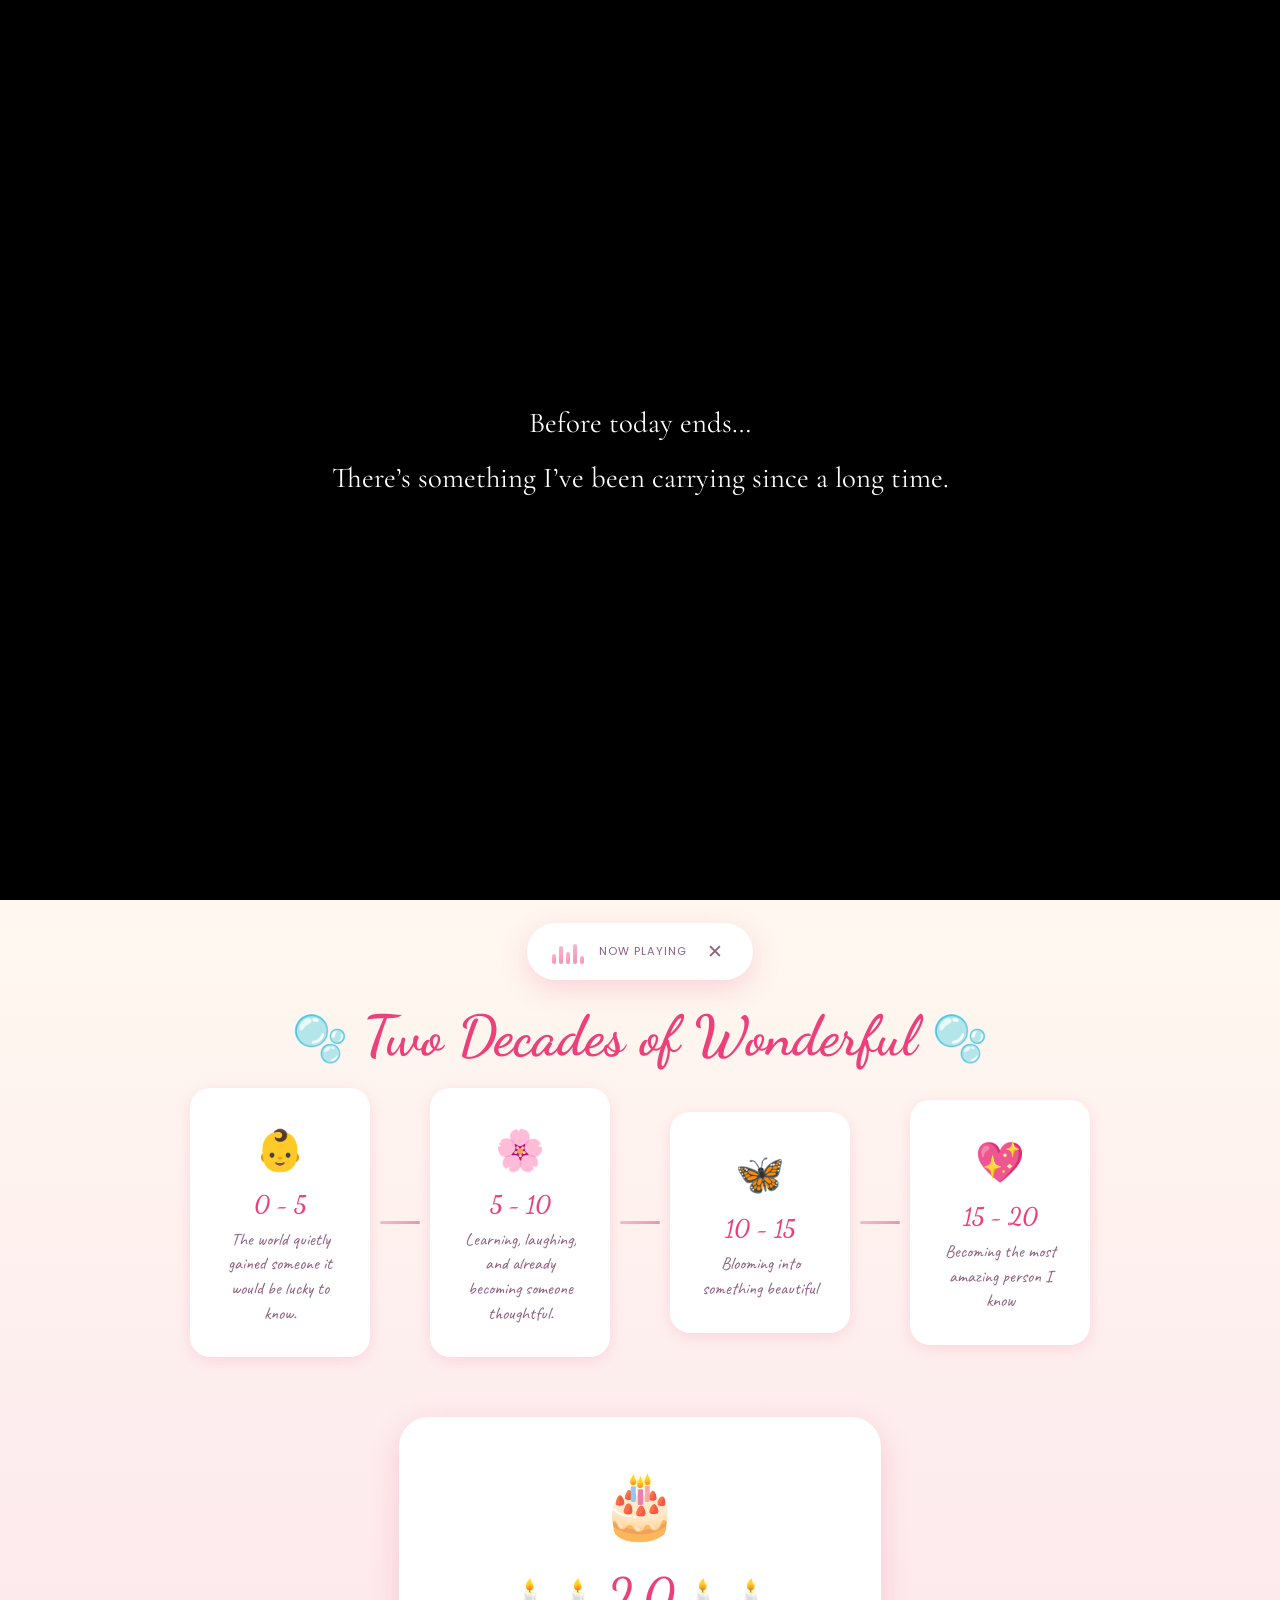
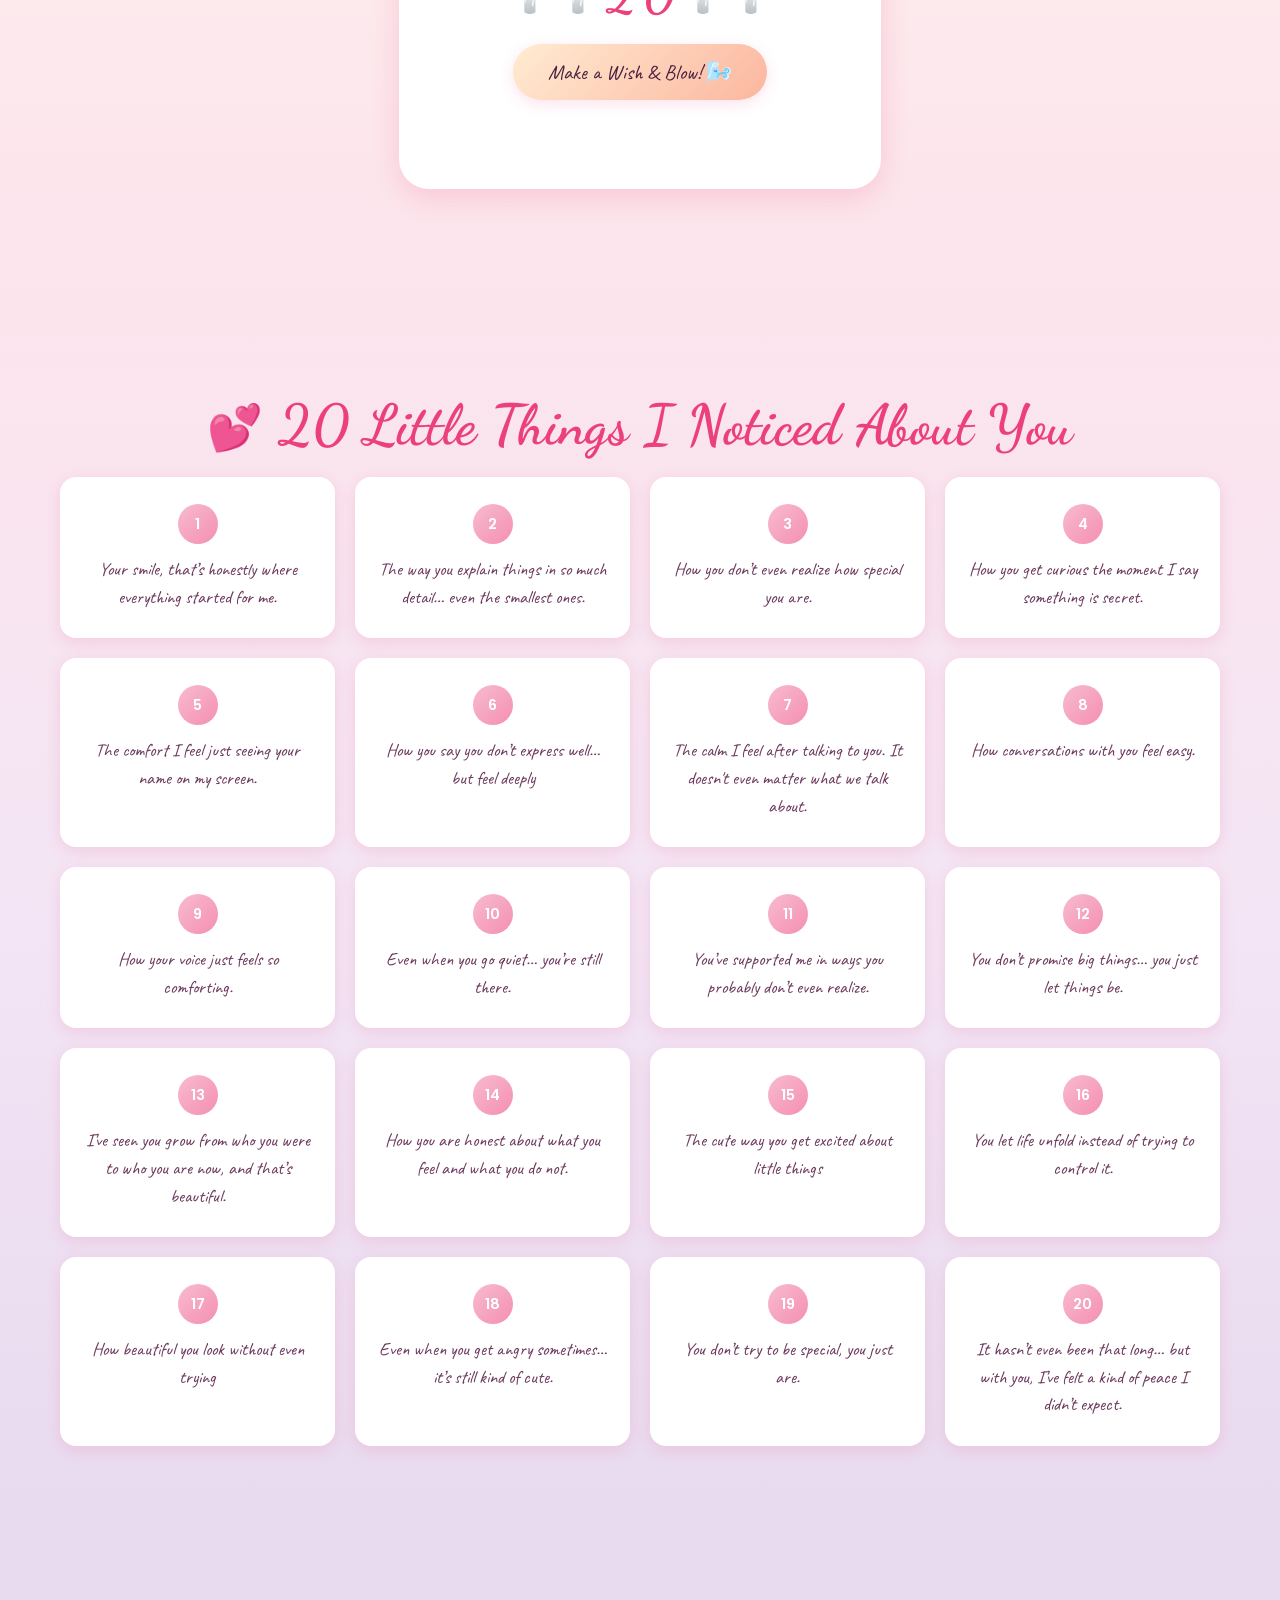
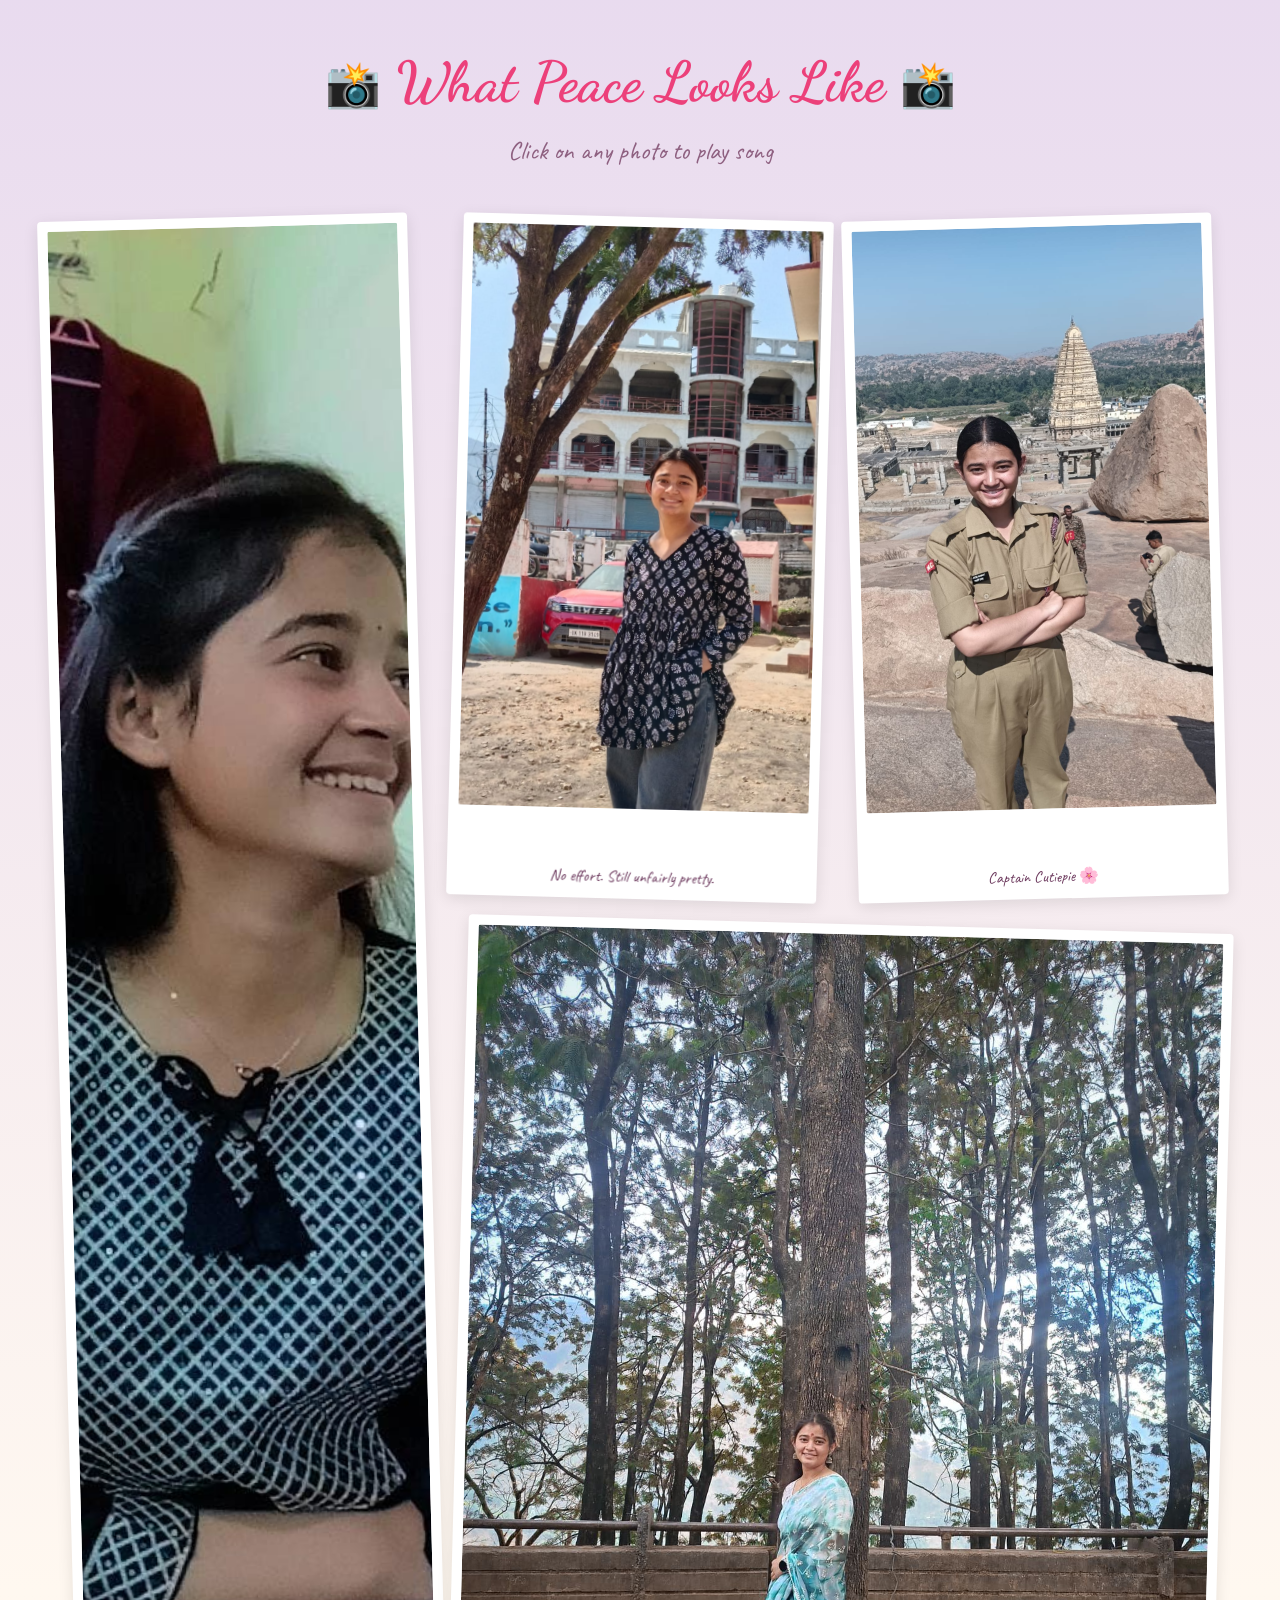
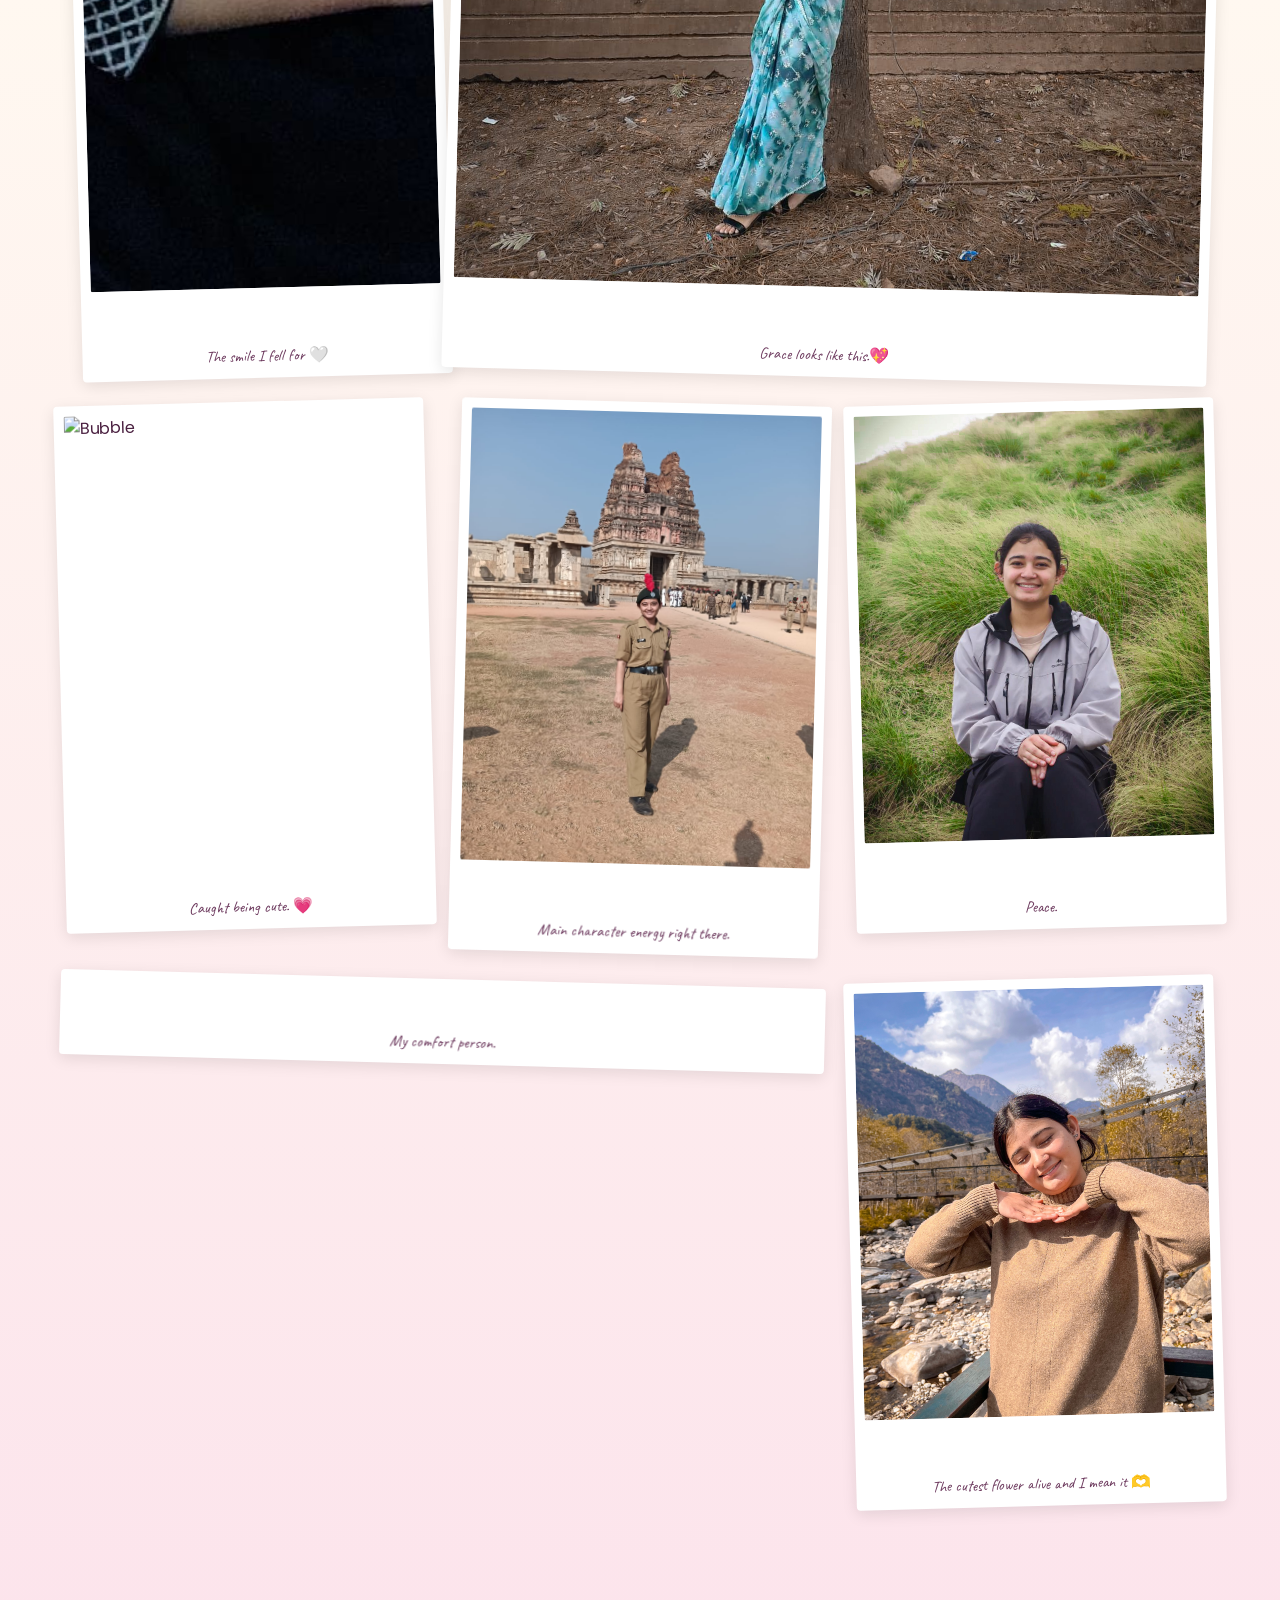
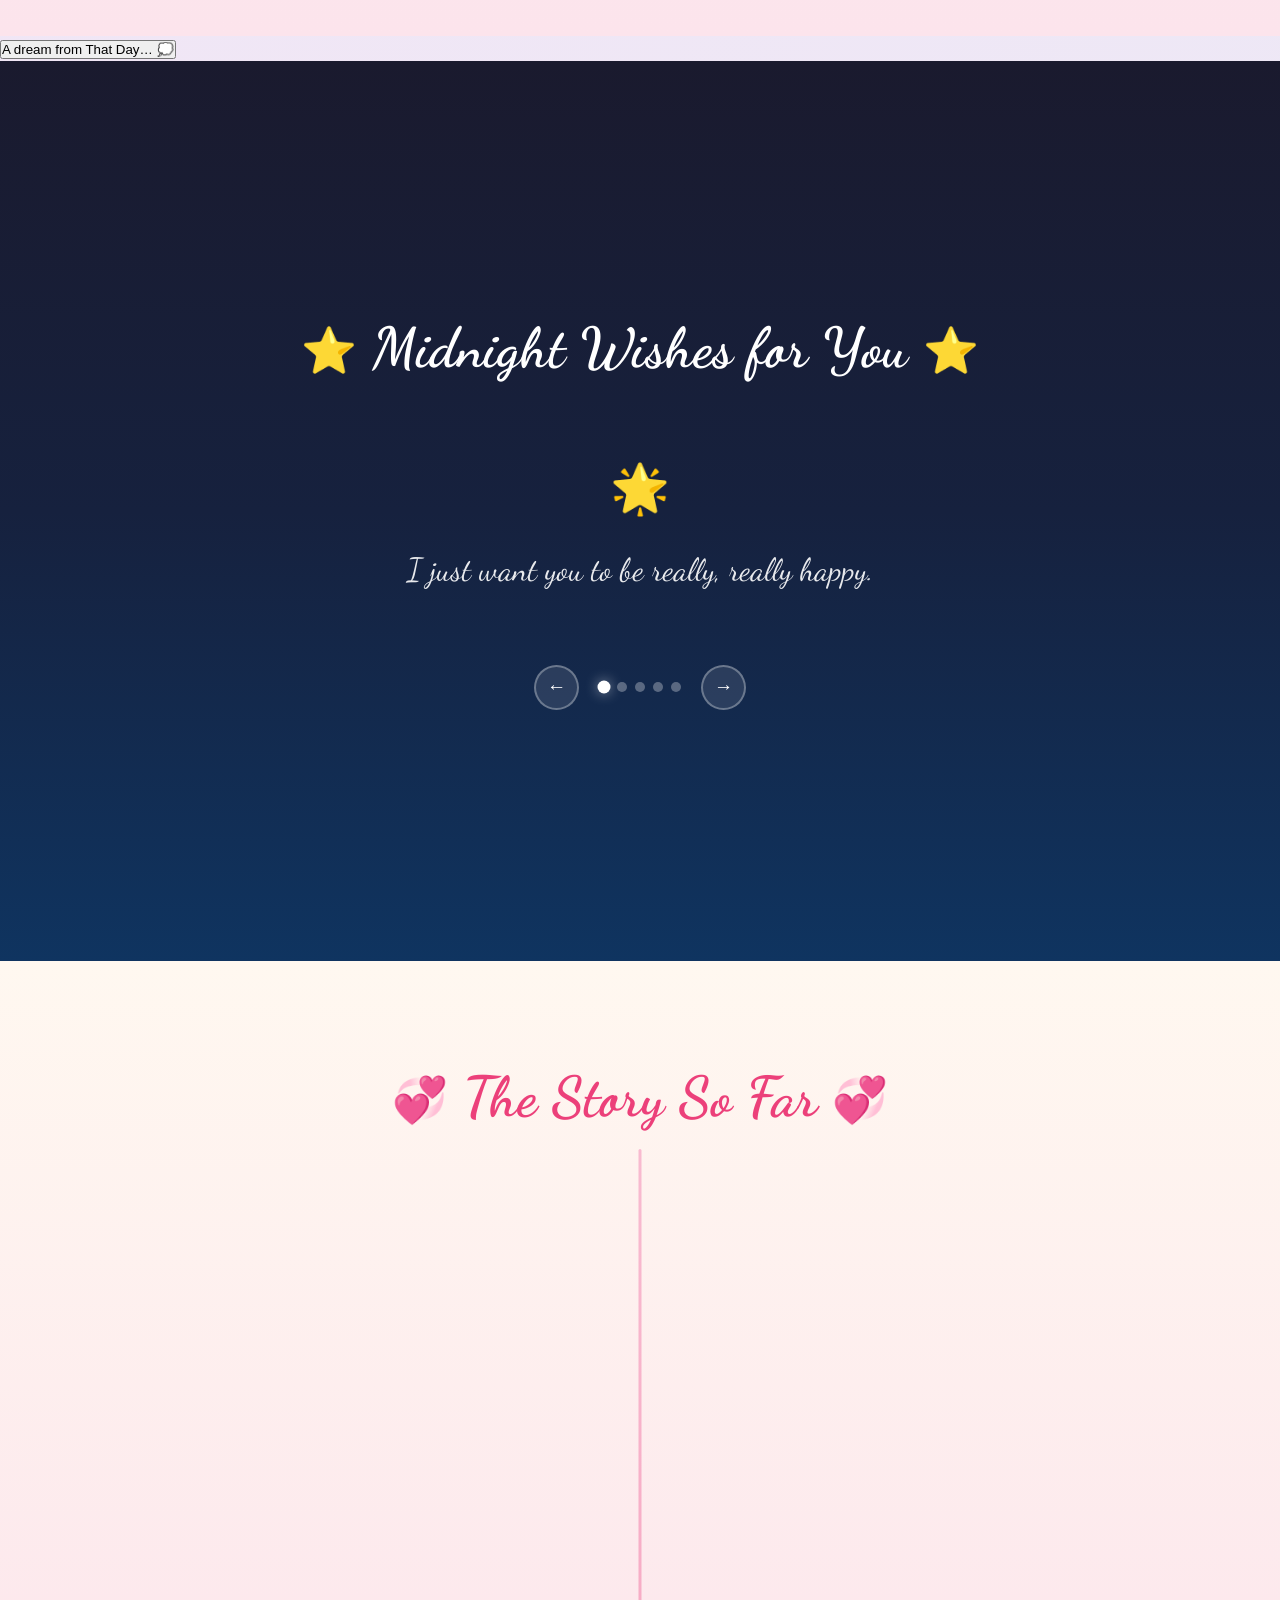
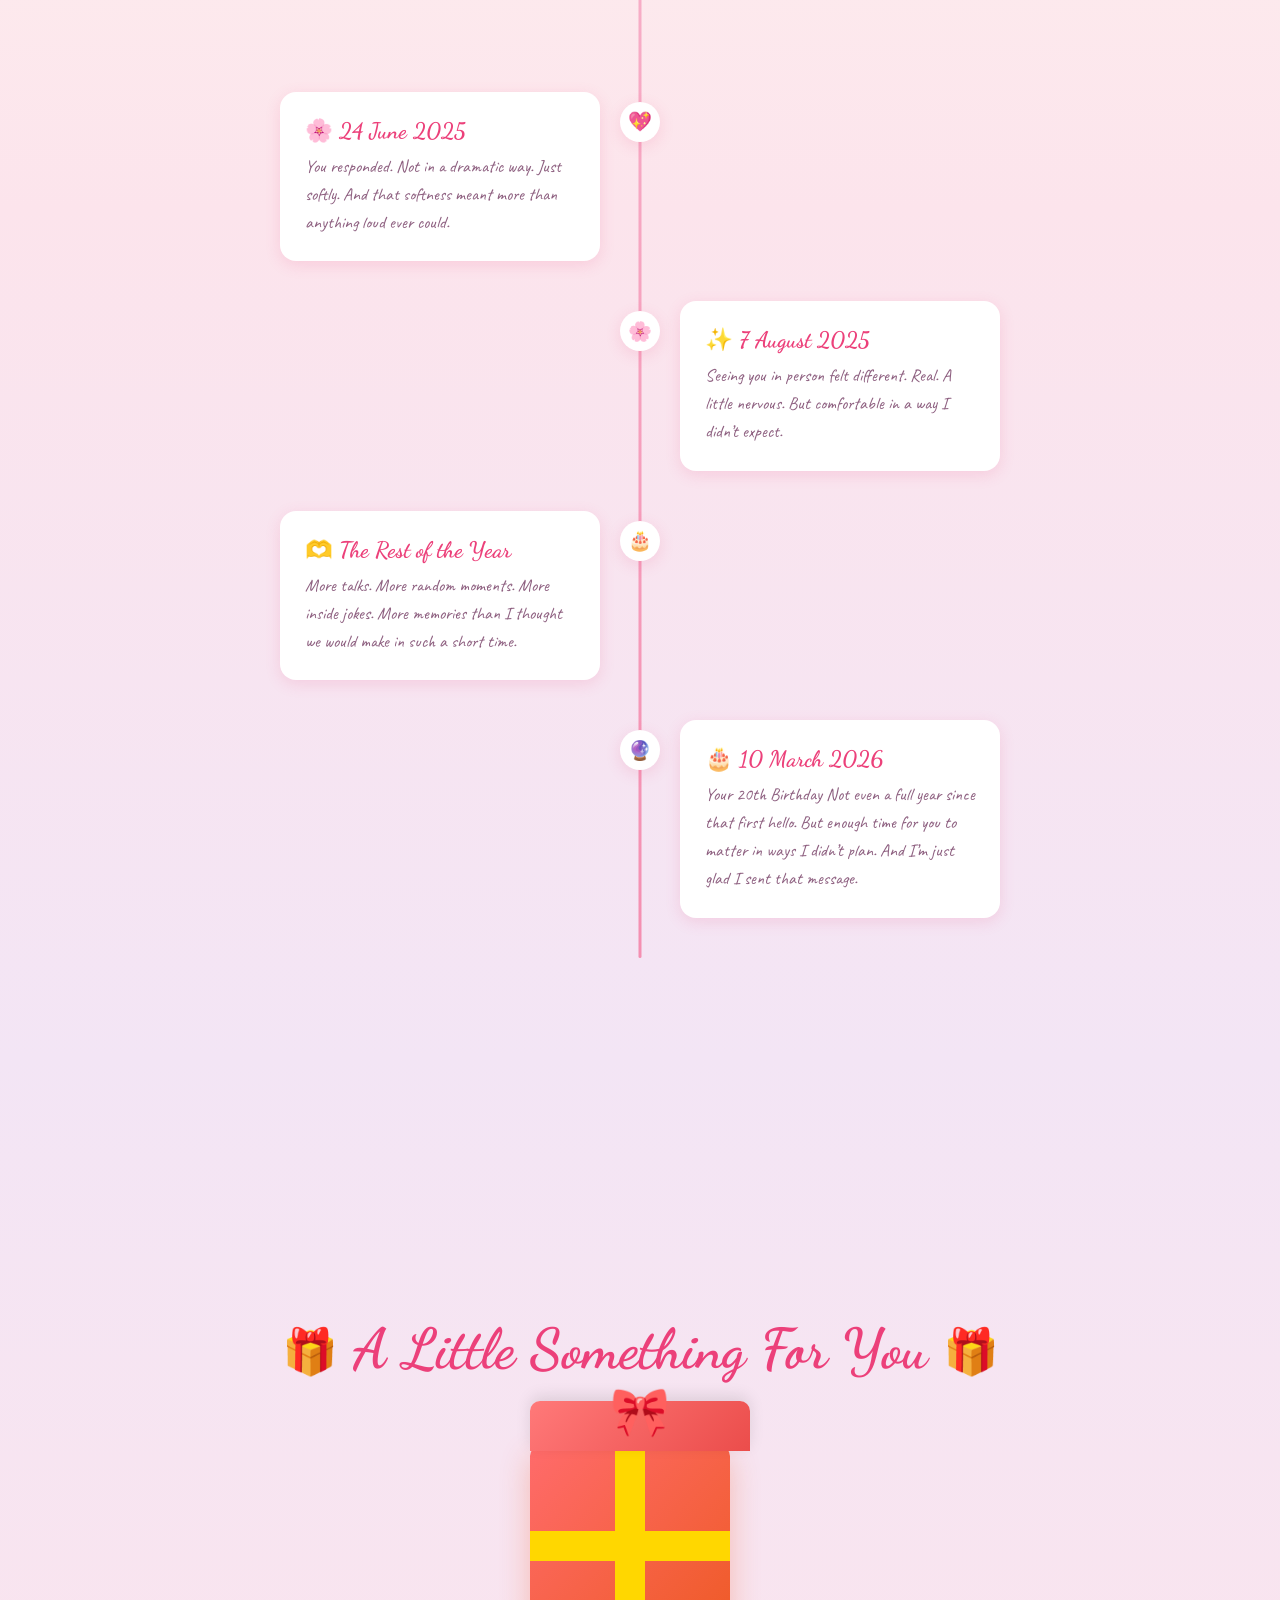
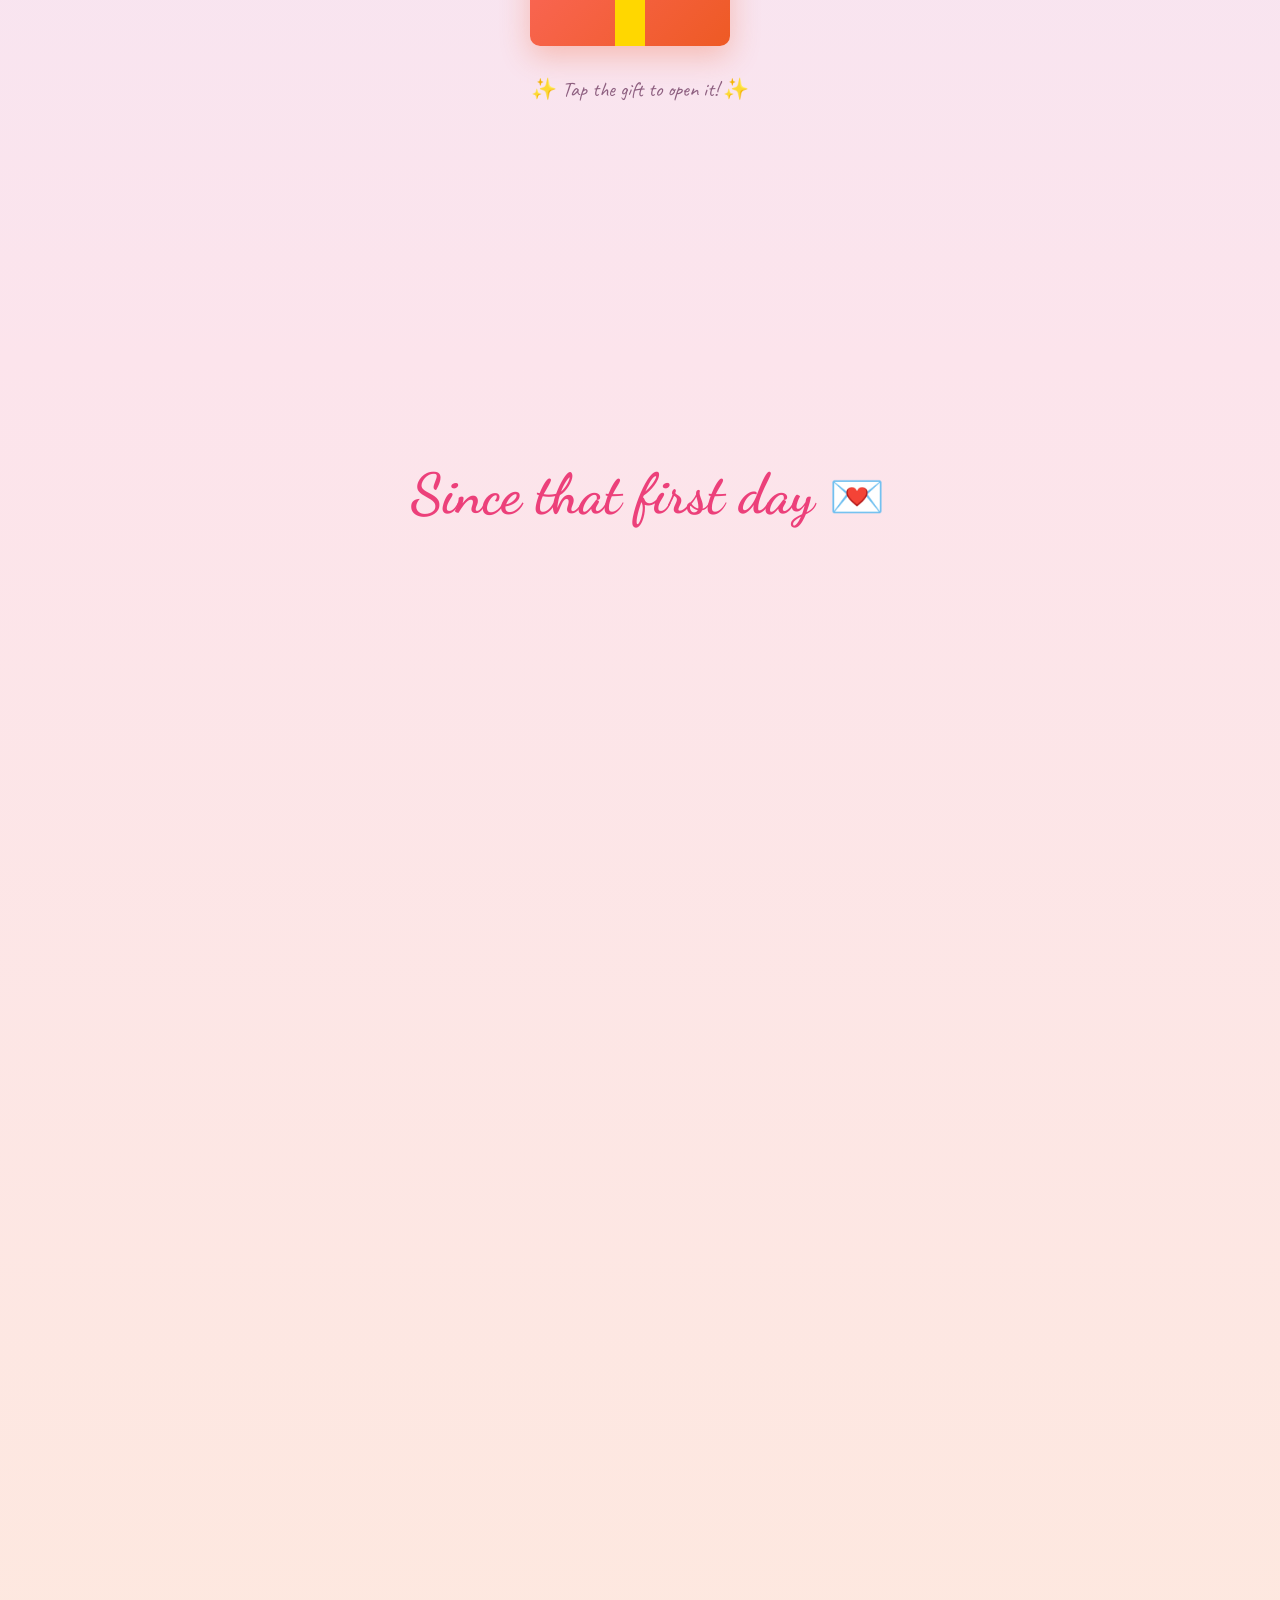
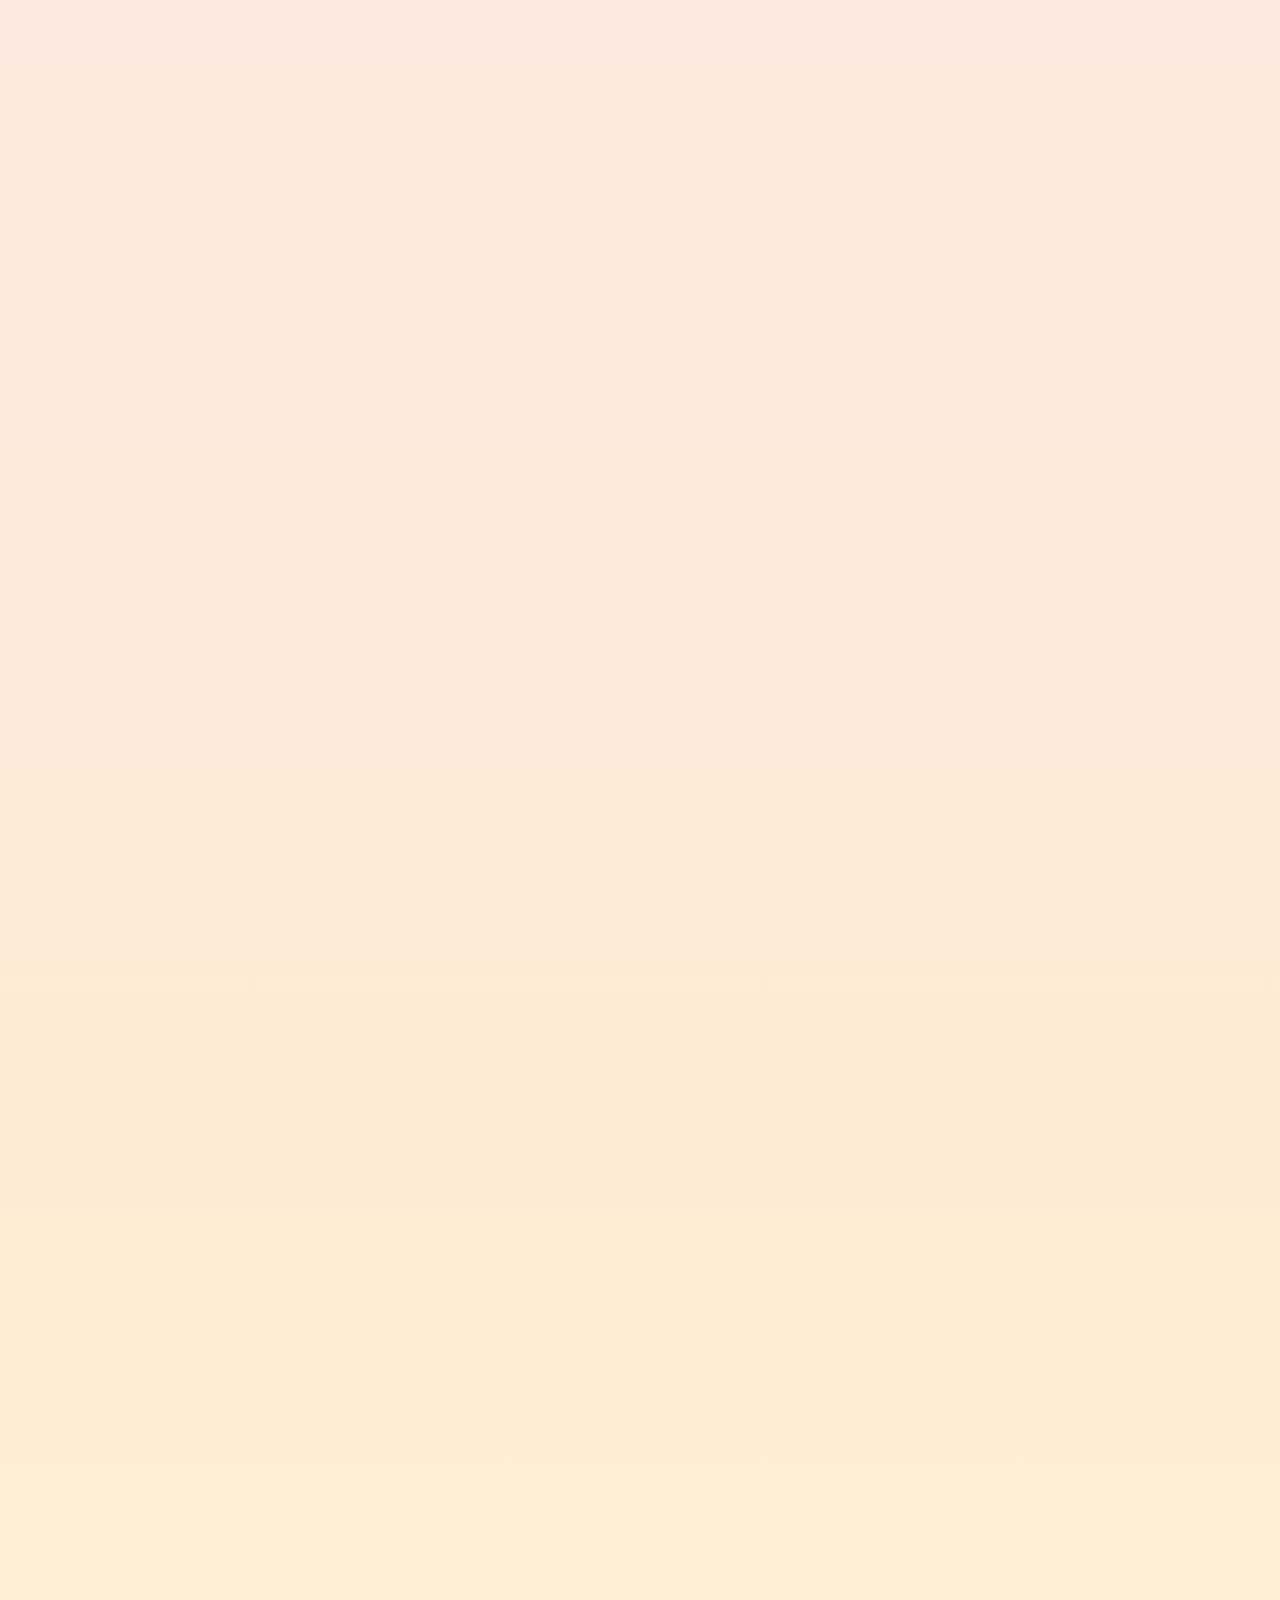
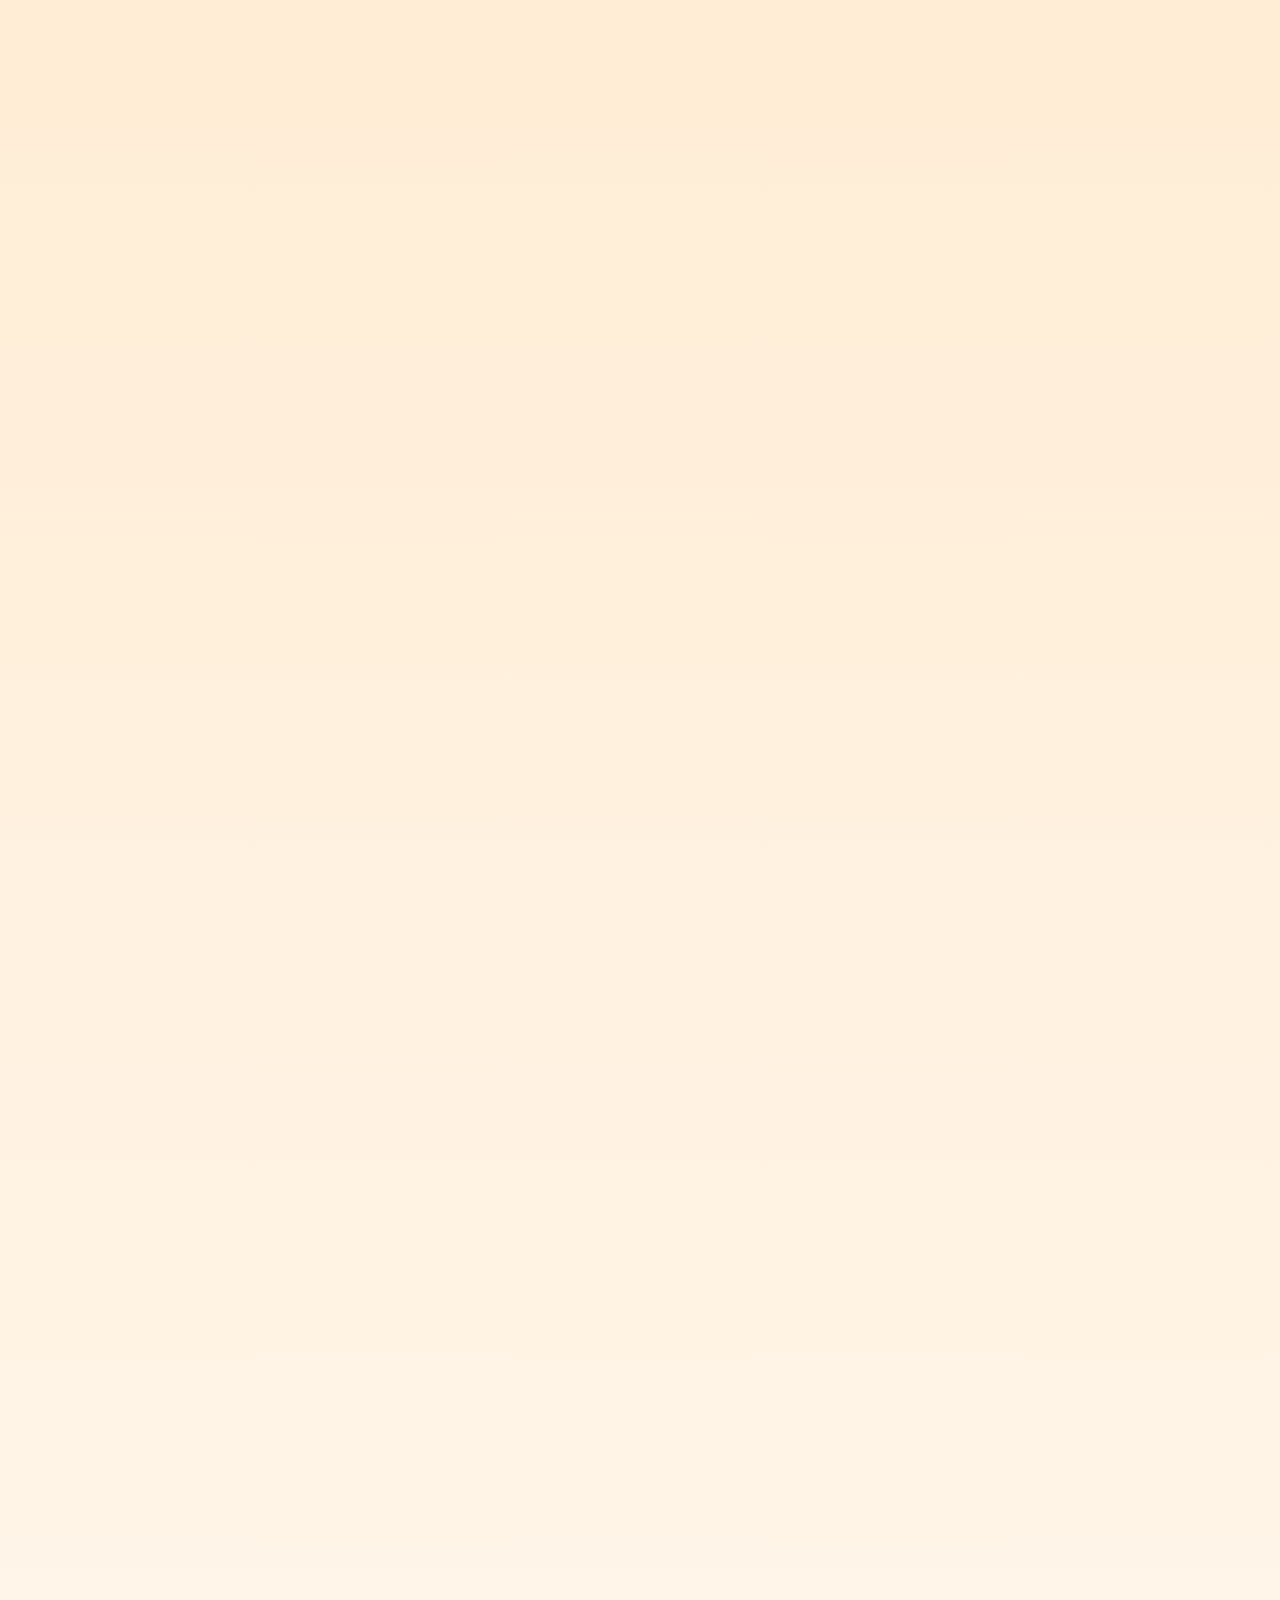
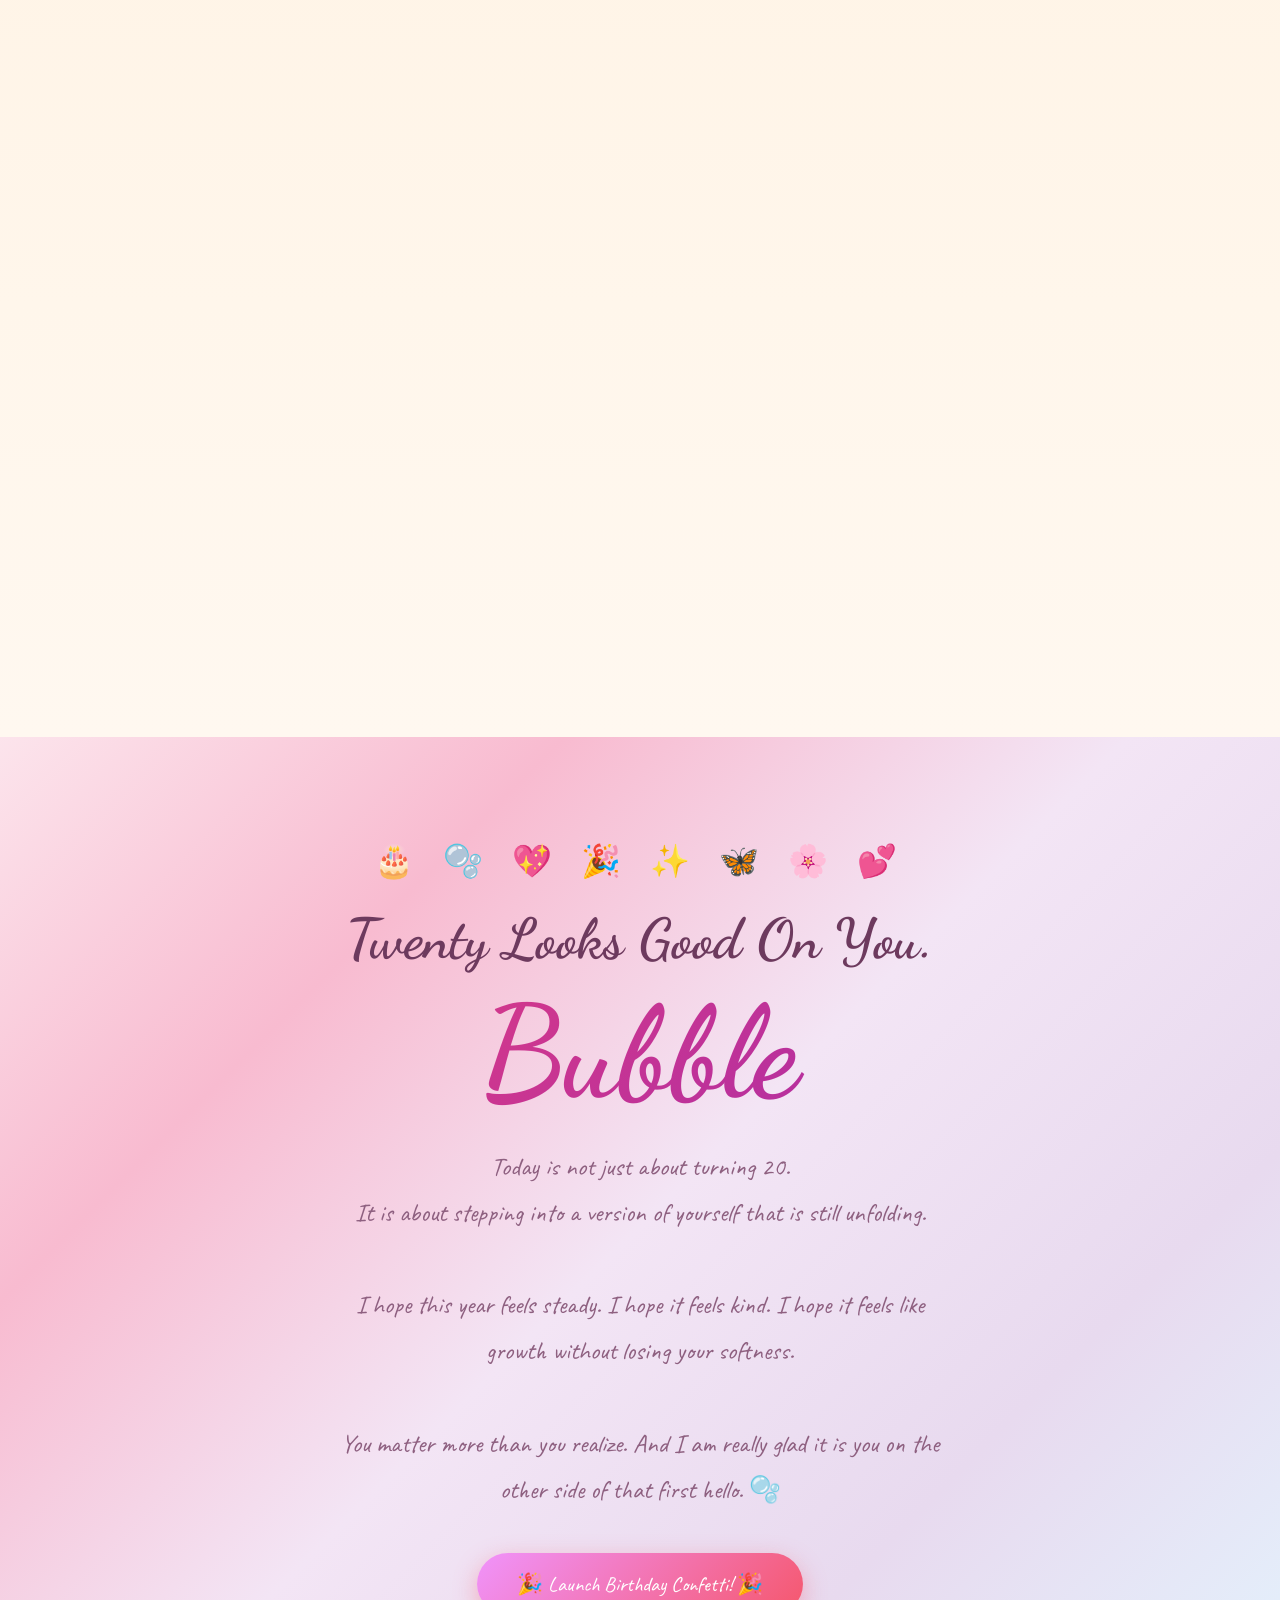
==== index.html @ ac429e5d "changes" ====
<!DOCTYPE html>
<html lang="en">
<head>
    <meta charset="UTF-8">
    <meta name="viewport" content="width=device-width, initial-scale=1.0">
    <title>Happy 20th Birthday Bubble! 🫧💖</title>
    <link rel="stylesheet" href="style.css">
    <link rel="preconnect" href="https://fonts.googleapis.com">
    <link rel="preconnect" href="https://fonts.gstatic.com" crossorigin>
    <link href="https://fonts.googleapis.com/css2?family=Cormorant+Garamond:wght@400;500;600&family=Dancing+Script:wght@500;600&display=swap" rel="stylesheet">
    <link href="https://fonts.googleapis.com/css2?family=Dancing+Script:wght@400;500;600;700&family=Caveat:wght@400;500;600;700&family=Poppins:wght@300;400;500;600&family=Sacramento&family=Indie+Flower&display=swap" rel="stylesheet">
    <audio id="confettiSound" src="./dragon-studio-bubble-pop-406640.mp3" preload="auto"></audio>
</head>
<body>

    <!-- Preloader -->
    <div id="preloader">
        <div class="preloader-content">
            <div class="preloader-bubble"></div>
            <div class="preloader-bubble b2"></div>
            <div class="preloader-bubble b3"></div>
            <p class="preloader-text">Preparing something for you...</p>
        </div>
    </div>

    <!-- Floating Bubbles Background -->
    <div id="bubbles-container"></div>

    <!-- Sparkle cursor trail -->
    <div id="cursor-trail"></div>

    <!-- Audio Player (Hidden) -->
    <audio id="bg-music" loop>
        <source src="" type="audio/mpeg">
    </audio>
    <audio id="photo-music">
        <source src="" type="audio/mpeg">
    </audio>
    <div id="intro-screen">
  <div class="intro-text" id="line1">Before today ends…</div>
  <div class="intro-text hidden" id="line2">There’s something I’ve been carrying since a long time.</div>
  <div class="intro-text hidden" id="line3">And today… on your super special day.</div>

  <div id="bubble-button" class="hidden">
    🫧 Tap me
  </div>
</div>

    <!-- ============ SECTION 1: HERO / ENTRANCE ============ -->
    <section id="hero" class="section">
        
        
        <div class="hero-intro">
            <p>Wait.</p>
        </div>
        <div class="hero-content">
            <div class="hero-sparkles">
                <span>✨</span><span>💫</span><span>⭐</span><span>✨</span><span>💫</span>
            </div>
            <!-- <div class="hero-age">
                <span class="age-number" id="age-counter">20</span>
            </div> -->
            <h1 class="hero-title">
            <span class="title-line line1">Before today ends…</span>
            <span class="title-line line2">I just need you to know something.</span>
            </h1>

            <p class="hero-subtitle">20 years ago, the world got lucky.
                <br>
                And somehow… so did I.
            </p>
            <div class="hero-reveal">
                <span>Happy 20th Birthday,</span>
                <span class="hero-name">Bubble 🫧</span>
                <br>
            </div>
            <div class="hero-date">
                <span class="date-icon">🎂</span>
                <br>
                <span class="date-text">Your Special Day</span>
                <span class="date-icon">🎂</span>
            </div>
            <button class="enter-btn" id="enterBtn">
                <span class="btn-text">Enter slowly... This matters</span>
                <span class="btn-icon">🎁</span>
                <div class="btn-sparkle"></div>
            </button>
        </div>
        <div class="hero-decorations">
            <div class="floating-heart h1">💖</div>
            <div class="floating-heart h2">💕</div>
            <div class="floating-heart h3">💗</div>
            <div class="floating-heart h4">🦋</div>
            <div class="floating-heart h5">🌸</div>
            <div class="floating-heart h6">💖</div>
            <div class="floating-heart h7">🫧</div>
            <div class="floating-heart h8">✨</div>
        </div>
    </section>

    <!-- ============ SECTION 2: COUNTDOWN / AGE CELEBRATION ============ -->
    <section id="countdown-section" class="section">
        <div class="section-container">
            <h2 class="section-title">
                <span class="title-deco">🫧</span>
                Two Decades of Wonderful
                <span class="title-deco">🫧</span>
            </h2>
            <div class="decades-timeline">
                <div class="decade-card" data-aos="fade-up">
                    <div class="decade-icon">👶</div>
                    <div class="decade-range">0 - 5</div>
                    <p>The world quietly gained someone it would be lucky to know.</p>
                </div>
                <div class="decade-line"></div>
                <div class="decade-card" data-aos="fade-up">
                    <div class="decade-icon">🌸</div>
                    <div class="decade-range">5 - 10</div>
                    <p>Learning, laughing, and already becoming someone thoughtful.</p>
                </div>
                <div class="decade-line"></div>
                <div class="decade-card" data-aos="fade-up">
                    <div class="decade-icon">🦋</div>
                    <div class="decade-range">10 - 15</div>
                    <p>Blooming into something beautiful</p>
                </div>
                <div class="decade-line"></div>
                <div class="decade-card" data-aos="fade-up">
                    <div class="decade-icon">💖</div>
                    <div class="decade-range">15 - 20</div>
                    <p>Becoming the most amazing person I know</p>
                </div>
            </div>
            <div class="age-celebration">
                <div class="candles-container">
                    <div class="cake-emoji">🎂</div>
                    <div class="candles">
                        <span class="candle">🕯️</span>
                        <span class="candle">🕯️</span>
                        <span class="number-candle">2</span>
                        <span class="number-candle">0</span>
                        <span class="candle">🕯️</span>
                        <span class="candle">🕯️</span>
                    </div>
                    <button class="blow-btn" id="blowBtn">
                        <span>Make a Wish & Blow! 🌬️</span>
                    </button>
                    <div class="wish-text" id="wishText">
                        ✨ May all your wishes come true, Bubble! ✨
                    </div>
                </div>
            </div>
        </div>
    </section>

    <!-- ============ SECTION 3: REASONS ============ -->
    <section id="reasons-section" class="section">
        <div class="section-container">
            <h2 class="section-title">
                <span class="title-deco">💕</span>
               20 Little Things I Noticed About You
                <!-- <span class="title-deco">💕</span> -->
            </h2>
            <!-- <p class="section-subtitle">One for each beautiful year of your life</p> -->
            <div class="reasons-grid">
                <div class="reason-card" style="--delay: 0"><span class="reason-num">1</span><p>Your smile, that’s honestly where everything started for me.</p></div>
                <div class="reason-card" style="--delay: 1"><span class="reason-num">2</span><p>The way you explain things in so much detail… even the smallest ones.</p></div>
                <div class="reason-card" style="--delay: 2"><span class="reason-num">3</span><p>How you don’t even realize how special you are.</p></div>
                <div class="reason-card" style="--delay: 3"><span class="reason-num">4</span><p>How you get curious the moment I say something is secret.</p></div>
                <div class="reason-card" style="--delay: 4"><span class="reason-num">5</span><p>The comfort I feel just seeing your name on my screen.</p></div>
                <div class="reason-card" style="--delay: 5"><span class="reason-num">6</span><p>How you say you don’t express well… but feel deeply</p></div>
                <div class="reason-card" style="--delay: 6"><span class="reason-num">7</span><p>The calm I feel after talking to you. It doesn't even matter what we talk about.</p></div>
                <div class="reason-card" style="--delay: 7"><span class="reason-num">8</span><p>How conversations with you feel easy.</p></div>
                <div class="reason-card" style="--delay: 8"><span class="reason-num">9</span><p>How your voice just feels so comforting.</p></div>
                <div class="reason-card" style="--delay: 9"><span class="reason-num">10</span><p>Even when you go quiet… you’re still there.</p></div>
                <div class="reason-card" style="--delay: 10"><span class="reason-num">11</span><p>You’ve supported me in ways you probably don’t even realize.</p></div>
                <div class="reason-card" style="--delay: 11"><span class="reason-num">12</span><p>You don’t promise big things… you just let things be.</p></div>
                <div class="reason-card" style="--delay: 12"><span class="reason-num">13</span><p>I’ve seen you grow from who you were to who you are now, and that’s beautiful.</p></div>
                <div class="reason-card" style="--delay: 13"><span class="reason-num">14</span><p>How you are honest about what you feel and what you do not.</p></div>
                <div class="reason-card" style="--delay: 14"><span class="reason-num">15</span><p>The cute way you get excited about little things</p></div>
                <div class="reason-card" style="--delay: 15"><span class="reason-num">16</span><p>You let life unfold instead of trying to control it.</p></div>
                <div class="reason-card" style="--delay: 16"><span class="reason-num">17</span><p>How beautiful you look without even trying</p></div>
                <div class="reason-card" style="--delay: 17"><span class="reason-num">18</span><p>Even when you get angry sometimes… it’s still kind of cute.</p></div>
                <div class="reason-card" style="--delay: 18"><span class="reason-num">19</span><p>You don’t try to be special, you just are.</p></div>
                <div class="reason-card" style="--delay: 19"><span class="reason-num">20</span><p>It hasn’t even been that long… but with you, I’ve felt a kind of peace I didn’t expect.</p></div>
            </div>
        </div>
    </section>

    <!-- ============ SECTION 4: PHOTO GALLERY WITH MUSIC ============ -->
    <section id="gallery-section" class="section">
        <div class="section-container">
            <h2 class="section-title">
                <span class="title-deco">📸</span>
                What Peace Looks Like    
                <span class="title-deco">📸</span>
            </h2>
            <p class="section-subtitle">Click on any photo to play song</p>
            <div class="gallery-grid">
                <!-- Photo 1 -->
                <div class="gallery-item gi-large" data-song="./blue.mp3" data-caption="This smile feels like home to me 💙">
                    <div class="photo-frame">
                        <img src="./1.jpeg" alt="Bubble" loading="lazy">
                        <div class="photo-overlay">
                            <span class="play-icon">🎵</span>
                            <span class="photo-caption">Click to play song</span>
                        </div>
                        <div class="polaroid-caption">The smile I fell for 🤍</div>
                    </div>
                </div>
                <!-- Photo 2 -->
                <div class="gallery-item" data-song="./dandelions.mp3" data-caption="That smile that makes my heart skip 💕">
                    <div class="photo-frame">
                        <img src="./2.jpg" alt="Bubble" loading="lazy">
                        <div class="photo-overlay">
                            <span class="play-icon">🎵</span>
                            <span class="photo-caption">Click to play</span>
                        </div>
                        <div class="polaroid-caption">No effort. Still unfairly pretty.</div>
                    </div>
                </div>
                <!-- Photo 3 -->
                <div class="gallery-item" data-song="co2.mp3" data-caption="She doesn’t even try. She just leads. 🌸">
                    <div class="photo-frame">
                        <img src="./3.jpeg" alt="Bubble" loading="lazy">
                        <div class="photo-overlay">
                            <span class="play-icon">🎵</span>
                            <span class="photo-caption">Click to play</span>
                        </div>
                        <div class="polaroid-caption">Captain Cutiepie 🌸</div>
                    </div>
                </div>
                <!-- Photo 4 -->
                <div class="gallery-item gi-wide" data-song="saawariya.mp3" data-start="93" data-caption="Pure elegance💖">
                    <div class="photo-frame">
                        <img src="./4.jpeg" alt="Bubble" loading="lazy">
                        <div class="photo-overlay">
                            <span class="play-icon">🎵</span>
                            <span class="photo-caption">Click to play</span>
                        </div>
                        <div class="polaroid-caption">Grace looks like this.💖</div>
                    </div>
                </div>
                <!-- Photo 5 -->
                <div class="gallery-item" data-song="music/song5.mp3" data-caption="Chaluuness and Cuteness at the same time hehe. ">
                    <div class="photo-frame">
                        <img src="./5.JPG" alt="Bubble" loading="lazy">
                        <div class="photo-overlay">
                            <span class="play-icon">🎵</span>
                            <span class="photo-caption">Click to play</span>
                        </div>
                        <div class="polaroid-caption">Caught being cute. 💗</div>
                    </div>
                </div>
                <!-- Photo 6 -->
                <div class="gallery-item gi-large" data-song="better.mp3" data-caption="Captain outside, softie inside.">
                    <div class="photo-frame">
                        <img src="./6.jpeg" alt="Bubble" loading="lazy">
                        <div class="photo-overlay">
                            <span class="play-icon">🎵</span>
                            <span class="photo-caption">Click to play</span>
                        </div>
                        <div class="polaroid-caption">Main character energy right there.</div>
                    </div>
                </div>
                <!-- Photo 7 -->
                <div class="gallery-item" data-song="love.mp3" data-caption="This one just feels calm. Like her.">
                    <div class="photo-frame">
                        <img src="./7.jpg" alt="Bubble" loading="lazy">
                        <div class="photo-overlay">
                            <span class="play-icon">🎵</span>
                            <span class="photo-caption">Click to play</span>
                        </div>
                        <div class="polaroid-caption">Peace.</div>
                    </div>
                </div>
                <!-- Photo 8 -->
                <div class="gallery-item gi-wide" data-song="saawariya.mp3" data-caption="Life’s actually nice when she’s around.">
                    <div class="photo-frame">
                        <img src="./8.jpg" alt="Bubble" loading="lazy">
                        <div class="photo-overlay">
                            <span class="play-icon">🎵</span>
                            <span class="photo-caption">Click to play</span>
                        </div>
                        <div class="polaroid-caption">My comfort person.</div>
                    </div>
                </div>
                <!-- Photo 9 -->
                <div class="gallery-item gi-large" data-song="photograph.mp3" data-start="10" data-caption="How am I this lucky?">
                    <div class="photo-frame">
                        <img src="./9.JPG" alt="Bubble" loading="lazy">
                        <div class="photo-overlay">
                            <span class="play-icon">🎵</span>
                            <span class="photo-caption">Click to play</span>
                        </div>
                        <div class="polaroid-caption">The cutest flower alive and I mean it 🫶</div>
                    </div>
                </div>
            </div>

            <!-- Now Playing Bar -->
            <div class="now-playing" id="nowPlaying">
                <div class="np-visualizer">
                    <span></span><span></span><span></span><span></span><span></span>
                </div>
                <div class="np-info">
                    <span class="np-label">Now Playing</span>
                    <span class="np-caption" id="npCaption"></span>
                </div>
                <button class="np-close" id="npClose">✕</button>
            </div>
        </div>
    </section>

    <!-- ============ SECTION 5: PHOTO LIGHTBOX ============ -->
    <div class="lightbox" id="lightbox">
        <button class="lightbox-close" id="lightboxClose">✕</button>
        <div class="lightbox-content">
            <img src="" alt="" id="lightboxImg">
            <p class="lightbox-caption" id="lightboxCaption"></p>
        </div>
    </div>
    <button onclick="startDream()">A dream from That Day… 💭</button>

    <!-- ============ SECTION 6: STAR WISHES ============ -->
    <section id="stars-section" class="section">
        <div class="section-container">
            <h2 class="section-title light-title">
                <span class="title-deco">⭐</span>
                 Midnight Wishes for You
                <span class="title-deco">⭐</span>
            </h2>
            <div class="stars-sky" id="starsSky">
                <!-- Stars will be generated by JS -->
            </div>
            <div class="wishes-carousel">
                <div class="wish-slide active">
                    <div class="wish-star">🌟</div>
                    <p>I just want you to be really, really happy.</p>
                </div>
                <div class="wish-slide">
                    <div class="wish-star">💫</div>
                    <p>I hope you keep smiling like you always do.</p>
                </div>
                <div class="wish-slide">
                    <div class="wish-star">⭐</div>
                    <p>I hope life surprises you in the best ways.</p>
                </div>
                <div class="wish-slide">
                    <div class="wish-star">✨</div>
                    <p>I’m glad I get to be around your smiles.</p>
                </div>
                <div class="wish-slide">
                    <div class="wish-star">🌙</div>
                    <p>I wish you knew how special you are.</p>
                </div>
            </div>
            <div class="wish-nav">
                <button class="wish-nav-btn" id="wishPrev">←</button>
                <div class="wish-dots" id="wishDots"></div>
                <button class="wish-nav-btn" id="wishNext">→</button>
            </div>
        </div>
    </section>

    <!-- ============ SECTION 7: TIMELINE OF US ============ -->
    <section id="timeline-section" class="section">
        <div class="section-container">
            <h2 class="section-title">
                <span class="title-deco">💞</span>
                The Story So Far
                <span class="title-deco">💞</span>
            </h2>
            <div class="timeline">
                <div class="timeline-item left">
                    <div class="timeline-dot">💕</div>
                    <div class="timeline-content">
                        <h3>💬 27 April 2025</h3> <p>I sent the most nervous “hello” of my life. I didn’t know what to say, so I just sent it anyway.The way you replied, I didn’t know whether to laugh or panic. But that was the beginning.</p>
                    </div>
                </div>
                <div class="timeline-item right">
                    <div class="timeline-dot">🫧</div>
                    <div class="timeline-content">
                        <h3>🫧 17 May 2025</h3>
                        <p>Too Early, Maybe.</p>
                        <p>I said something big before time was ready.
                        You weren’t sure yet.
                        And I understood.
                        So I waited.</p>
                    </div>
                </div>
                <div class="timeline-item left">
                    <div class="timeline-dot">💖</div>
                    <div class="timeline-content">
                        <h3>🌸 24 June 2025</h3>
                        <p>You responded.
                        Not in a dramatic way.
                        Just softly.
                        And that softness meant more than anything loud ever could.</p>
                    </div>
                </div>
                <div class="timeline-item right">
                    <div class="timeline-dot">🌸</div>
                    <div class="timeline-content">
                        <h3>✨ 7 August 2025</h3>
                        <p>Seeing you in person felt different.
                        Real.
                        A little nervous.
                        But comfortable in a way I didn’t expect.</p>
                    </div>
                </div>
                <div class="timeline-item left">
                    <div class="timeline-dot">🎂</div>
                    <div class="timeline-content">
                        <h3>🫶 The Rest of the Year</h3>
                        <p>More talks.
                        More random moments.
                        More inside jokes.
                        More memories than I thought we would make in such a short time.</p>
                    </div>
                </div>
                <div class="timeline-item right">
                    <div class="timeline-dot">🔮</div>
                    <div class="timeline-content">
                        <h3>🎂 10 March 2026</h3>
                        <p>Your 20th Birthday

                        Not even a full year since that first hello.
                        But enough time for you to matter in ways I didn’t plan.

                        And I’m just glad I sent that message.</p>
                    </div>
                </div>
            </div>
        </div>
    </section>

    <!-- ============ SECTION 8: VIRTUAL GIFT BOX ============ -->
    <section id="gift-section" class="section">
        <div class="section-container">
            <h2 class="section-title">
                <span class="title-deco">🎁</span>
                A Little Something For You
                <span class="title-deco">🎁</span>
            </h2>
            <div class="gift-box-container">
                <div class="gift-box" id="giftBox">
                    <div class="gift-lid" id="giftLid">
                        <div class="gift-bow">🎀</div>
                    </div>
                    <div class="gift-body">
                        <div class="gift-ribbon-v"></div>
                        <div class="gift-ribbon-h"></div>
                    </div>
                    <div class="gift-message" id="giftMessage">
                        <div class="gift-confetti" id="giftConfetti"></div>
                        <p class="gift-text">
                           🫧 Happy 20th Birthday, Bubble 🫧
                            <br><br>
                            Not even a full year since that first hello,
                            and somehow you’ve made it one of the most memorable ones.

                            Thank you for the conversations,
                            for the calm,
                            for the way you are without even trying.
                            You don’t even realize how special you are sometimes.
                            But I hope this year shows you.
                            <br><br>
                            Here’s to 20
                            and all the light you carry into it ✨
                            <br>
                            I’m really glad I sent that message that day and I’m happy I get to know you.
                        </p>
                    </div>
                </div>
                <p class="gift-instruction" id="giftInstruction">✨ Tap the gift to open it! ✨</p>
            </div>
        </div>
    </section>

    <!-- ============ SECTION 9: HANDWRITTEN LETTER ============ -->
    <section id="letter-section" class="section">
        <div class="section-container">
            <h2 class="section-title">
                <span class="title-deco"></span>
                Since that first day
                <span class="title-deco">💌</span>
            </h2>
            <div class="notebook">
                <div class="notebook-spiral">
                    <span></span><span></span><span></span><span></span><span></span>
                    <span></span><span></span><span></span><span></span><span></span>
                    <span></span><span></span><span></span><span></span><span></span>
                </div>
                <div class="notebook-page">
                    <div class="notebook-margin"></div>
                    <div class="notebook-content">
                        <p class="letter-date">On your 20th Birthday 🎂</p>
                        <br>
                        <p class="letter-greeting">Dear Bubble,</p>
                        <br>
                        <p class="letter-body">
                            <!-- ============================================ -->
                            <!-- WRITE YOUR PERSONAL MESSAGE HERE -->
                            <!-- Replace the text below with your own words -->
                            <!-- ============================================ -->

                            Happy 20th birthday, dear! 🫧
                            <br><br>
                            It is late, and I am sitting here just thinking. Not doing much else. Just thinking about you, about the fact that today you turn 20, and about how much has happened in what is honestly not that long a time.
                            <br>
                            I want to write this properly. So I am going to take my time with it.
                            <br>                    
                            It started on 27 April with just a “hello.”
                            <br>                       
                            That sounds simple when I say it like that, but I sat with my phone for a while before I actually sent it. I was nervous in that quiet way where you keep telling yourself it is not a big deal, but your hands are doing something different. I just wanted to talk to you. I did not have a plan beyond that. I just felt like I wanted to know you, and the only way to find out where that could go was to actually say something.
                            <br>                        
                            So I did.
                            <br>                        
                            And you replied. And then we just started talking.
                            <br>                        
                            I think about that sometimes. How much can begin from one small decision to not talk yourself out of something.
                            <br>                        
                            The conversations grew slowly, then faster. I found myself looking forward to them in a way that was becoming harder to ignore. There was something natural about talking to you that I was not expecting. Not effortless, but comfortable. Like I did not have to adjust myself to be understood. I could just say what I meant and trust it would land the right way.
                            <br>                        
                            By 17 May, I already knew how I felt. I knew it was fast. I was aware of that. But I also did not want to sit on something real and pretend it was not there. So I said it. I told you what I felt and left the rest to you. No pressure. No expectations. Just honesty.
                            <br>                        
                            You took your time, which made sense. And then on 24 June, you said yes.
                            <br>                        
                            I remember that day clearly.
                            <br>                        
                            We met for the first time on 7 August. I tried not to overthink it beforehand, which is its own kind of overthinking. But when it actually happened, it felt easier than I imagined. You were exactly who I had been talking to all those months. That might sound obvious, but it is not always obvious until you are standing in front of someone. With you, it just felt right. Like the person I already knew had simply stepped into real life.
                            <br>                        
                            It has been less than a year. Less than a year since that first hello. And when I sit with all of it, it does not feel small. It feels full. It feels like real time, not something passing by unnoticed.
                            <br>                        
                            I call you Bubble, and I should explain that properly at least once.
                            <br>                        
                            It is not dramatic. It is just that talking to you genuinely makes things feel lighter. There is something about your presence that takes the weight out of ordinary moments. Conversations with you do not feel heavy. They feel easy in a way I do not always know how to describe. So Bubble. It fits.
                            <br>                        
                            There are things about you that I notice, and I do not always say them out loud, so let me say some of them here.
                            <br>                        
                            Your smile. I am not going to over describe it. I will just say it changes the mood of whatever moment it appears in. It makes things warmer.
                            <br>                        
                            The way you are curious about things. You ask questions because you actually want to understand. You go a little deeper instead of staying at the surface. That is something I genuinely admire.
                            <br>                        
                            The way you explain things when you are interested in them. You do not try to impress. You just share. And it makes me want to keep listening.
                            <br>                        
                            And then there is the part where you sometimes do not see yourself clearly. Not in a dramatic way. Just in small moments where you doubt whether you are ready or capable enough for something. From where I am standing, that doubt does not match reality. You are more capable than you think. You handle more than you give yourself credit for. That is not me trying to be nice. That is just what I see when I pay attention.
                            <br>                        
                            You do not have to fully believe that yet. Just keep it somewhere in the back of your mind.
                            <br>
                            There is something I also want to say honestly. 
                            <br> 
                            The past few months have not always been smooth on my side. There were times when I was not in the best headspace because of things going on in my life. And sometimes, without meaning to, I let that affect the way I spoke or reacted. I overthought. I assumed things that were not there. I deleted messages instead of just communicating properly. I said things like maybe you did not want to talk, when that was really just my own insecurity speaking. 
                            <br>
                            If that ever made you feel confused, pressured, or hurt, I am genuinely sorry. 
                            <br> 
                            You did not deserve that. 
                            <br> 
                            I am learning. Slowly. And I want to be better at handling my emotions instead of letting them spill onto you. 
                            <br>                        
                            You are 20 today.
                            <br>                        
                            That feels important in a quiet way. Not because a number changes everything overnight, but because you are stepping into a phase where things start becoming more real. Decisions feel more yours. The direction you choose starts to shape something solid.
                            <br>                        
                            The next few years are going to matter. Not in a dramatic way. Just in the steady way that growth matters.
                            <br>                        
                            What I want for you is simple, but it means a lot.
                            <br>                        
                            I want you to trust your instincts more. They are better than you think.
                            <br>                        
                            I want you to keep being curious, because that curiosity is going to open doors you cannot even see yet.
                            <br>                        
                            I want you to build things you are genuinely proud of. Not things that look impressive to other people, but things that feel right to you when you sit with them quietly.
                            <br>                        
                            I want you to find clarity about where you want to go, even if it comes slowly.
                            <br>                        
                            I want your days to feel steady. I want you to experience progress that makes you smile to yourself. I want you to feel confident in the space you take up instead of questioning whether you deserve it.
                            <br>                        
                            And I want you, at some point in your twenties, to look at yourself and realize you were stronger and more capable all along.
                            <br>                        
                            Less than a year ago, I was sitting with my phone deciding whether to send one word to someone I barely knew.
                            <br><br>
                            I am glad I sent it.
                            <br>
                            And I am glad it was you on the other side of that hello.
                            <br><br>
                            Happy 20th, Bubble.
                            <br>
                            I hope this year feels like something you can look back on and quietly smile about.
                            </p>
                        <br>
                        <p class="letter-closing">
                            Always here,
                            <br>
                            <span class="letter-signature">
                                <!-- PUT YOUR NAME HERE -->
                                Your Person 💖
                            </span>
                        </p>
                        <div class="letter-doodles">
                            <span class="doodle d1">💖</span>
                            <span class="doodle d2">🫧</span>
                            <span class="doodle d3">✨</span>
                            <span class="doodle d4">🌸</span>
                            <span class="doodle d5">💕</span>
                        </div>
                    </div>
                </div>
            </div>
        </div>
    </section>

    <!-- ============ SECTION 10: FINAL CELEBRATION ============ -->
    <section id="finale-section" class="section">
        <div class="section-container">
            <div class="finale-content">
                <div class="finale-emojis">
                    🎂 🫧 💖 🎉 ✨ 🦋 🌸 💕
                </div>
                <h2 class="finale-title">Twenty Looks Good On You.</h2>
                <h3 class="finale-name">Bubble</h3>
                <p class="finale-message">
                    Today is not just about turning 20.
                    <br>
                    It is about stepping into a version of yourself that is still unfolding.
                    <br><br>
                    I hope this year feels steady.
                    I hope it feels kind.
                    I hope it feels like growth without losing your softness.
                    <br><br>
                    You matter more than you realize.
                    And I am really glad it is you on the other side of that first hello. 🫧
                </p>
                <button class="confetti-btn" id="confettiBtn">
                    🎉 Launch Birthday Confetti! 🎉
                </button>
                <div class="finale-hearts" id="finaleHearts"></div>
            </div>
        </div>
    </section>

    <!-- Confetti Canvas -->
    <canvas id="confettiCanvas"></canvas>

    <!-- Navigation Dots -->
    <nav class="side-nav" id="sideNav">
        <a href="#hero" class="nav-dot active" data-section="hero" title="Home">
            <span class="dot-label">Home</span>
        </a>
        <a href="#countdown-section" class="nav-dot" data-section="countdown-section" title="Decades">
            <span class="dot-label">Decades</span>
        </a>
        <a href="#reasons-section" class="nav-dot" data-section="reasons-section" title="Reasons">
            <span class="dot-label">20 Reasons</span>
        </a>
        <a href="#gallery-section" class="nav-dot" data-section="gallery-section" title="Gallery">
            <span class="dot-label">Gallery</span>
        </a>
        <a href="#stars-section" class="nav-dot" data-section="stars-section" title="Wishes">
            <span class="dot-label">Wishes</span>
        </a>
        <a href="#timeline-section" class="nav-dot" data-section="timeline-section" title="Our Story">
            <span class="dot-label">Our Story</span>
        </a>
        <a href="#gift-section" class="nav-dot" data-section="gift-section" title="Gift">
            <span class="dot-label">Gift</span>
        </a>
        <a href="#letter-section" class="nav-dot" data-section="letter-section" title="Letter">
            <span class="dot-label">Letter</span>
        </a>
        <a href="#finale-section" class="nav-dot" data-section="finale-section" title="Finale">
            <span class="dot-label">Finale</span>
        </a>
    </nav>

    <!-- Music Toggle -->
    <button class="music-toggle" id="musicToggle" title="Toggle Background Music">
        <span class="music-icon">🎵</span>
        <span class="music-bars">
            <span></span><span></span><span></span>
        </span>
    </button>
    <div id="dreamOverlay" class="dream-overlay">
    <div class="dream-content">
        <img id="dreamImage" src="./img1.png">
        <p class="dream-text">Maybe it never happened… but it felt real.</p>
    </div>
</div>

    <script src="script.js"></script>
    <audio id="blowSound" src="sounds/blow.mp3" preload="auto"></audio>
    <audio id="confettiSound" src="sounds/confetti.mp3" preload="auto"></audio>
    <script src="https://cdn.jsdelivr.net/npm/canvas-confetti@1.6.0/dist/confetti.browser.min.js"></script>
</body>
</html>
---- style.css ----
:root {
    --pink-light: #fce4ec;
    --pink: #f8bbd0;
    --pink-mid: #f48fb1;
    --pink-dark: #ec407a;
    --pink-deep: #c2185b;
    --purple-light: #f3e5f5;
    --purple: #ce93d8;
    --purple-dark: #9c27b0;
    --lavender: #e8daef;
    --blue-light: #e3f2fd;
    --blue: #90caf9;
    --peach: #ffecd2;
    --coral: #ff7675;
    --gold: #ffd700;
    --cream: #fff8f0;
    --white: #ffffff;
    --text-dark: #4a2040;
    --text-medium: #6d3a5e;
    --text-light: #8e6080;
    --shadow-soft: 0 4px 15px rgba(236, 64, 122, 0.15);
    --shadow-medium: 0 8px 30px rgba(236, 64, 122, 0.2);
    --shadow-glow: 0 0 20px rgba(236, 64, 122, 0.3);
    --gradient-main: linear-gradient(135deg, #fce4ec 0%, #f3e5f5 30%, #e8eaf6 60%, #e3f2fd 100%);
    --gradient-pink: linear-gradient(135deg, #f8bbd0 0%, #f48fb1 100%);
    --gradient-warm: linear-gradient(135deg, #ffecd2 0%, #fcb69f 100%);
    --gradient-dream: linear-gradient(135deg, #a18cd1 0%, #fbc2eb 100%);
    --gradient-sunset: linear-gradient(135deg, #f093fb 0%, #f5576c 100%);
    --font-display: 'Dancing Script', cursive;
    --font-handwritten: 'Caveat', cursive;
    --font-body: 'Poppins', sans-serif;
    --font-signature:'Dancing Script', cursive;
    --font-notebook: 'Cormorant Garamond', cursive;
}

/* ---- Reset & Base ---- */
*, *::before, *::after {
    margin: 0;
    padding: 0;
    box-sizing: border-box;
}

html {
    scroll-behavior: smooth;
    overflow-x: hidden;
    scroll-snap-type: y proximity;
}

body {
    font-family: var(--font-body);
    background: var(--gradient-main);
    color: var(--text-dark);
    overflow-x: hidden;
    -webkit-font-smoothing: antialiased;
}

::selection {
    background: var(--pink);
    color: var(--white);
}

::-webkit-scrollbar {
    width: 8px;
}

::-webkit-scrollbar-track {
    background: var(--pink-light);
}

::-webkit-scrollbar-thumb {
    background: var(--gradient-pink);
    border-radius: 10px;
}

/* ---- Preloader ---- */
#preloader {
    position: fixed;
    top: 0;
    left: 0;
    width: 100%;
    height: 100%;
    background: linear-gradient(135deg, #fce4ec 0%, #f8bbd0 50%, #f3e5f5 100%);
    z-index: 10000;
    display: flex;
    align-items: center;
    justify-content: center;
    transition: opacity 0.8s ease, visibility 0.8s ease;
}

#preloader.hidden {
    opacity: 0;
    visibility: hidden;
}

.preloader-content {
    text-align: center;
}

.preloader-bubble {
    width: 30px;
    height: 30px;
    border-radius: 50%;
    background: rgba(255, 255, 255, 0.6);
    border: 2px solid rgba(255, 255, 255, 0.8);
    display: inline-block;
    margin: 0 8px;
    animation: preloaderFloat 1.5s ease-in-out infinite;
}

.preloader-bubble.b2 {
    width: 40px;
    height: 40px;
    animation-delay: 0.3s;
}

.preloader-bubble.b3 {
    width: 25px;
    height: 25px;
    animation-delay: 0.6s;
}

@keyframes preloaderFloat {
    0%, 100% { transform: translateY(0) scale(1); opacity: 0.6; }
    50% { transform: translateY(-30px) scale(1.1); opacity: 1; }
}

.preloader-text {
    font-family: var(--font-body);
    color: var(--text-medium);
    font-size: 1rem;
    margin-top: 30px;
    font-weight: 300;
    letter-spacing: 1px;
}

.preloader-sub {
    font-family: var(--font-display);
    color: var(--pink-dark);
    font-size: 2rem;
    margin-top: 10px;
    font-weight: 700;
}

/* ---- Floating Bubbles Background ---- */
#bubbles-container {
    position: fixed;
    top: 0;
    left: 0;
    width: 100%;
    height: 100%;
    pointer-events: none;
    z-index: 1;
    overflow: hidden;
}

.bubble {
    position: absolute;
    border-radius: 50%;
    background: radial-gradient(ellipse at 30% 30%, rgba(255,255,255,0.8), rgba(248,187,208,0.2));
    border: 1px solid rgba(255, 255, 255, 0.4);
    box-shadow: inset 0 0 10px rgba(255,255,255,0.5), 0 0 5px rgba(248,187,208,0.2);
    animation: bubbleFloat linear infinite;
    opacity: 0;
}

@keyframes bubbleFloat {
    0% {
        transform: translateY(100vh) translateX(0) rotate(0deg) scale(0);
        opacity: 0;
    }
    10% {
        opacity: 0.6;
        transform: translateY(90vh) translateX(10px) rotate(36deg) scale(1);
    }
    90% {
        opacity: 0.4;
    }
    100% {
        transform: translateY(-10vh) translateX(-20px) rotate(360deg) scale(0.8);
        opacity: 0;
    }
}

/* ---- Sections Base ---- */
.section {
    min-height: 100vh;
    position: relative;
    z-index: 2;
    display: flex;
    align-items: center;
    justify-content: center;
    padding: 60px 20px;
}

.section-container {
    max-width: 1200px;
    width: 100%;
    margin: 0 auto;
    padding: 40px 20px;
}

.section-title {
    font-family: var(--font-display);
    font-size: clamp(2rem, 5vw, 3.5rem);
    color: var(--pink-dark);
    text-align: center;
    margin-bottom: 15px;
    font-weight: 700;
    line-height: 1.3;
}

.section-title .title-deco {
    display: inline-block;
    animation: titleDecoFloat 3s ease-in-out infinite;
    font-size: 0.8em;
}

.section-title .title-deco:last-child {
    animation-delay: 1.5s;
}

@keyframes titleDecoFloat {
    0%, 100% { transform: translateY(0); }
    50% { transform: translateY(-8px); }
}

.section-subtitle {
    font-family: var(--font-handwritten);
    font-size: clamp(1.1rem, 3vw, 1.6rem);
    color: var(--text-light);
    text-align: center;
    margin-bottom: 50px;
}

.light-title {
    color: var(--white);
}

/* ============ HERO SECTION ============ */
#hero {
    background: linear-gradient(135deg, #fce4ec 0%, #f8bbd0 20%, #f3e5f5 40%, #e8daef 60%, #e3f2fd 80%, #bbdefb 100%);
    position: relative;
    overflow: hidden;
    flex-direction: column;
}

#hero::before {
    content: '';
    position: absolute;
    top: -50%;
    left: -50%;
    width: 200%;
    height: 200%;
    background: radial-gradient(circle at 30% 40%, rgba(255,255,255,0.3) 0%, transparent 50%),
                radial-gradient(circle at 70% 60%, rgba(248,187,208,0.2) 0%, transparent 50%);
    animation: heroShimmer 15s ease-in-out infinite;
}

@keyframes heroShimmer {
    0%, 100% { transform: translate(0, 0) rotate(0deg); }
    33% { transform: translate(2%, -2%) rotate(1deg); }
    66% { transform: translate(-1%, 1%) rotate(-1deg); }
}

.hero-content {
    text-align: center;
    z-index: 3;
    position: relative;
}

.hero-sparkles {
    font-size: 1.5rem;
    margin-bottom: 20px;
    display: flex;
    justify-content: center;
    gap: 15px;
}

.hero-sparkles span {
    animation: sparkleFloat 2s ease-in-out infinite;
    display: inline-block;
}

.hero-sparkles span:nth-child(2) { animation-delay: 0.3s; }
.hero-sparkles span:nth-child(3) { animation-delay: 0.6s; }
.hero-sparkles span:nth-child(4) { animation-delay: 0.9s; }
.hero-sparkles span:nth-child(5) { animation-delay: 1.2s; }

@keyframes sparkleFloat {
    0%, 100% { transform: translateY(0) scale(1); opacity: 1; }
    50% { transform: translateY(-15px) scale(1.3); opacity: 0.7; }
}

/* .hero-age {
    margin-bottom: 20px;
} */

/* .age-number {
    font-family: var(--font-display);
    font-size: clamp(5rem, 15vw, 12rem);
    font-weight: 700;
    background: linear-gradient(135deg, var(--pink-dark) 0%, var(--purple-dark) 50%, var(--pink-dark) 100%);
    background-size: 200% 200%;
    -webkit-background-clip: text;
    -webkit-text-fill-color: transparent;
    background-clip: text;
    animation: gradientShift 4s ease-in-out infinite;
    line-height: 1;
    display: inline-block;
    filter: drop-shadow(0 4px 8px rgba(236, 64, 122, 0.3));
} */

/* @keyframes gradientShift {
    0%, 100% { background-position: 0% 50%; }
    50% { background-position: 100% 50%; }
} */

.hero-title {
    margin-bottom: 25px;
}

.title-line {
    display: block;
    font-family: var(--font-display);
    opacity: 0;
    transform: translateY(30px);
    animation: titleReveal 1s ease forwards;
}

.line1 {
    font-size: clamp(1.5rem, 4vw, 2.5rem);
    color: var(--text-medium);
    font-weight: 500;
    animation-delay: 0.5s;
}

.line2 {
    font-size: clamp(2rem, 6vw, 3.5rem);
    color: var(--pink-dark);
    font-weight: 600;
    animation-delay: 1s;
}

.bubble-emoji {
    font-size: clamp(2rem, 5vw, 3rem);
    display: inline-block;
    animation: bubbleEmojiBounce 2s ease-in-out infinite;
    animation-delay: 1.5s;
    opacity: 0;
    animation-fill-mode: forwards;
}

@keyframes titleReveal {
    to { opacity: 1; transform: translateY(0); }
}

@keyframes bubbleEmojiBounce {
    0% { opacity: 1; transform: translateY(0) scale(1); }
    25% { transform: translateY(-10px) scale(1.1); }
    50% { opacity: 1; transform: translateY(0) scale(1); }
    75% { transform: translateY(-5px) scale(1.05); }
    100% { opacity: 1; transform: translateY(0) scale(1); }
}

.hero-subtitle {
    font-family: var(--font-handwritten);
    font-size: clamp(1.2rem, 3vw, 1.8rem);
    color: var(--text-light);
    margin-bottom: 30px;
    opacity: 0;
    animation: fadeIn 1s ease forwards 1.5s;
}
.hero-reveal {
    margin-top: 25px;
    font-family: var(--font-display);
    opacity: 0;
    transform: translateY(20px);
    animation: fadeIn 1s ease forwards 2.2s;
}

.hero-reveal span {
    display: block;
    font-size: clamp(1.6rem, 5vw, 3rem);
    color: var(--text-medium);
}

.hero-name {
    font-size: clamp(3rem, 8vw, 5rem);
    background: linear-gradient(135deg, var(--pink-dark), var(--purple-dark));
    -webkit-background-clip: text;
    -webkit-text-fill-color: transparent;
    margin-top: 5px;
}

@keyframes fadeIn {
    to { opacity: 1; }
}

.hero-date {
    display: flex;
    align-items: center;
    justify-content: center;
    gap: 15px;
    margin-bottom: 40px;
    opacity: 0;
    animation: fadeIn 1s ease forwards 2s;
}

.date-text {
    font-family: var(--font-body);
    font-size: 1rem;
    color: var(--text-medium);
    font-weight: 500;
    letter-spacing: 3px;
    text-transform: uppercase;
}

.date-icon {
    font-size: 1.5rem;
    animation: dateIconBounce 2s ease-in-out infinite;
}

@keyframes dateIconBounce {
    0%, 100% { transform: scale(1); }
    50% { transform: scale(1.2); }
}

/* Enter Button */
.enter-btn {
    position: relative;
    background: var(--gradient-pink);
    color: var(--white);
    border: none;
    padding: 18px 50px;
    font-family: var(--font-body);
    font-size: 1.1rem;
    font-weight: 500;
    border-radius: 50px;
    cursor: pointer;
    transition: all 0.4s ease;
    box-shadow: var(--shadow-medium);
    overflow: hidden;
    opacity: 0;
    animation: fadeIn 1s ease forwards 2.5s;
    display: inline-flex;
    align-items: center;
    gap: 10px;
}

.enter-btn:hover {
    transform: translateY(-3px) scale(1.05);
    box-shadow: 0 12px 40px rgba(236, 64, 122, 0.4);
}

.enter-btn:active {
    transform: translateY(-1px) scale(1.02);
}

.btn-icon {
    font-size: 1.3rem;
    animation: giftShake 1.5s ease-in-out infinite;
}

@keyframes giftShake {
    0%, 100% { transform: rotate(0); }
    25% { transform: rotate(-10deg); }
    75% { transform: rotate(10deg); }
}

.btn-sparkle {
    position: absolute;
    top: 50%;
    left: 50%;
    width: 200%;
    height: 200%;
    background: linear-gradient(45deg, transparent 40%, rgba(255,255,255,0.4) 50%, transparent 60%);
    transform: translate(-50%, -50%) translateX(-100%);
    animation: btnShine 3s ease-in-out infinite;
}

@keyframes btnShine {
    0%, 100% { transform: translate(-50%, -50%) translateX(-100%); }
    50% { transform: translate(-50%, -50%) translateX(100%); }
}

/* Scroll Indicator */
/* .scroll-indicator {
    margin-top: 40px;
    opacity: 0;
    animation: fadeIn 1s ease forwards 3s;
}

.scroll-arrow {
    width: 24px;
    height: 24px;
    border-right: 3px solid var(--pink-dark);
    border-bottom: 3px solid var(--pink-dark);
    transform: rotate(45deg);
    margin: 0 auto;
    animation: scrollBounce 2s ease-in-out infinite;
    opacity: 0.6;
}

@keyframes scrollBounce {
    0%, 100% { transform: rotate(45deg) translate(0, 0); opacity: 0.3; }
    50% { transform: rotate(45deg) translate(5px, 5px); opacity: 0.8; }
} */

/* Hero Floating Decorations */
.hero-decorations {
    position: absolute;
    width: 100%;
    height: 100%;
    top: 0;
    left: 0;
    pointer-events: none;
    z-index: 2;
}

.floating-heart {
    position: absolute;
    font-size: 1.5rem;
    animation: heartFloat 6s ease-in-out infinite;
    opacity: 0.6;
}

.h1 { top: 10%; left: 10%; animation-delay: 0s; font-size: 2rem; }
.h2 { top: 20%; right: 15%; animation-delay: 1s; }
.h3 { bottom: 30%; left: 5%; animation-delay: 2s; font-size: 1.8rem; }
.h4 { top: 40%; right: 8%; animation-delay: 3s; font-size: 2rem; }
.h5 { bottom: 20%; right: 20%; animation-delay: 0.5s; }
.h6 { top: 60%; left: 15%; animation-delay: 1.5s; }
.h7 { top: 15%; left: 50%; animation-delay: 2.5s; font-size: 2.5rem; }
.h8 { bottom: 15%; left: 40%; animation-delay: 3.5s; }

@keyframes heartFloat {
    0%, 100% { transform: translate(0, 0) rotate(0deg); }
    25% { transform: translate(15px, -20px) rotate(10deg); }
    50% { transform: translate(-10px, -35px) rotate(-5deg); }
    75% { transform: translate(20px, -15px) rotate(8deg); }
}

/* ============ COUNTDOWN / DECADES SECTION ============ */
#countdown-section {
    background: linear-gradient(180deg, var(--cream) 0%, var(--pink-light) 100%);
}

.decades-timeline {
    display: flex;
    align-items: center;
    justify-content: center;
    flex-wrap: wrap;
    gap: 10px;
    margin-bottom: 60px;
}

.decade-card {
    background: var(--white);
    border-radius: 20px;
    padding: 30px 25px;
    text-align: center;
    box-shadow: var(--shadow-soft);
    transition: all 0.4s ease;
    width: 180px;
    border: 2px solid transparent;
    opacity: 0;
    transform: translateY(30px);
}

.decade-card.visible {
    opacity: 1;
    transform: translateY(0);
}

.decade-card:hover {
    transform: translateY(-8px) !important;
    box-shadow: var(--shadow-medium);
    border-color: var(--pink);
}

.decade-icon {
    font-size: 2.5rem;
    margin-bottom: 10px;
}

.decade-range {
    font-family: var(--font-display);
    font-size: 1.5rem;
    color: var(--pink-dark);
    font-weight: 700;
    margin-bottom: 8px;
}

.decade-card p {
    font-family: var(--font-handwritten);
    font-size: 1.1rem;
    color: var(--text-light);
    line-height: 1.4;
}

.decade-line {
    width: 40px;
    height: 3px;
    background: var(--gradient-pink);
    border-radius: 2px;
}

/* Cake & Candles */
.age-celebration {
    text-align: center;
}

.candles-container {
    display: inline-block;
    padding: 40px;
    background: var(--white);
    border-radius: 30px;
    box-shadow: var(--shadow-medium);
}

.cake-emoji {
    font-size: 4rem;
    margin-bottom: 15px;
    animation: cakeBounce 2s ease-in-out infinite;
}

@keyframes cakeBounce {
    0%, 100% { transform: scale(1); }
    50% { transform: scale(1.1); }
}

.candles {
    display: flex;
    align-items: center;
    justify-content: center;
    gap: 8px;
    margin-bottom: 20px;
    font-size: 2rem;
}

.candle {
    animation: candleFlicker 0.5s ease-in-out infinite alternate;
}

.candle:nth-child(2) { animation-delay: 0.2s; }
.candle:nth-child(5) { animation-delay: 0.1s; }
.candle:nth-child(6) { animation-delay: 0.3s; }

@keyframes candleFlicker {
    0% { transform: scaleY(1) rotate(-2deg); }
    100% { transform: scaleY(1.05) rotate(2deg); }
}

.number-candle {
    font-family: var(--font-display);
    font-size: 3rem;
    color: var(--pink-dark);
    font-weight: 700;
}

.blow-btn {
    background: var(--gradient-warm);
    border: none;
    padding: 15px 35px;
    border-radius: 50px;
    font-family: var(--font-handwritten);
    font-size: 1.3rem;
    color: var(--text-dark);
    cursor: pointer;
    transition: all 0.3s ease;
    box-shadow: var(--shadow-soft);
}

.blow-btn:hover {
    transform: scale(1.08);
    box-shadow: var(--shadow-medium);
}

.blow-btn.blown {
    opacity: 0.5;
    pointer-events: none;
}

.wish-text {
    font-family: var(--font-display);
    font-size: 1.5rem;
    color: var(--pink-dark);
    margin-top: 20px;
    opacity: 0;
    transform: translateY(20px);
    transition: all 0.8s ease;
}

.wish-text.show {
    opacity: 1;
    transform: translateY(0);
}

.candle.blown-out {
    opacity: 0.3;
    filter: grayscale(1);
    animation: none;
}

/* ============ REASONS SECTION ============ */
#reasons-section {
    background: linear-gradient(180deg, var(--pink-light) 0%, var(--purple-light) 50%, var(--lavender) 100%);
}

.reasons-grid {
    display: grid;
    grid-template-columns: repeat(auto-fill, minmax(250px, 1fr));
    gap: 20px;
    perspective: 1000px;
}

.reason-card {
    background: var(--white);
    border-radius: 16px;
    padding: 25px 20px;
    text-align: center;
    box-shadow: var(--shadow-soft);
    transition: all 0.5s ease;
    border: 2px solid transparent;
    opacity: 0;
    transform: translateY(40px) rotateX(10deg);
    position: relative;
    overflow: hidden;
}

.reason-card.visible {
    opacity: 1;
    transform: translateY(0) rotateX(0);
}

.reason-card::before {
    content: '';
    position: absolute;
    top: 0;
    left: 0;
    width: 100%;
    height: 4px;
    background: var(--gradient-dream);
    transform: scaleX(0);
    transition: transform 0.5s ease;
}

.reason-card:hover::before {
    transform: scaleX(1);
}

.reason-card:hover {
    transform: translateY(-8px) scale(1.02) !important;
    box-shadow: var(--shadow-medium);
    border-color: var(--pink);
}

.reason-num {
    display: inline-flex;
    align-items: center;
    justify-content: center;
    width: 40px;
    height: 40px;
    border-radius: 50%;
    background: var(--gradient-pink);
    color: var(--white);
    font-weight: 600;
    font-size: 0.9rem;
    margin-bottom: 12px;
}

.reason-card p {
    font-family: var(--font-handwritten);
    font-size: 1.15rem;
    color: var(--text-medium);
    line-height: 1.5;
}

/* ============ GALLERY SECTION ============ */
#gallery-section {
    background: linear-gradient(180deg, var(--lavender) 0%, var(--cream) 50%, var(--pink-light) 100%);
}

.gallery-grid {
    display: grid;
    grid-template-columns: repeat(3, 1fr);
    gap: 25px;
    margin-bottom: 30px;
}

.gallery-item {
    cursor: pointer;
    transition: all 0.4s ease;
    opacity: 0;
    transform: scale(0.9);
}

.gallery-item.visible {
    opacity: 1;
    transform: scale(1);
}

.gallery-item.gi-large {
    grid-row: span 2;
}

.gallery-item.gi-wide {
    grid-column: span 2;
}

.photo-frame {
    position: relative;
    background: var(--white);
    padding: 10px 10px 50px 10px;
    border-radius: 4px;
    box-shadow: 0 4px 15px rgba(0,0,0,0.1);
    transition: all 0.4s ease;
    height: 100%;
    overflow: hidden;
    transform: rotate(var(--rotate, 0deg));
}

.gallery-item:nth-child(odd) .photo-frame { --rotate: -1.5deg; }
.gallery-item:nth-child(even) .photo-frame { --rotate: 1.5deg; }

.photo-frame:hover {
    transform: rotate(0deg) scale(1.03);
    box-shadow: 0 8px 30px rgba(236, 64, 122, 0.3);
}

.photo-frame img {
    width: 100%;
    height: calc(100% - 40px);
    object-fit: cover;
    border-radius: 2px;
    display: block;
}

.photo-overlay {
    position: absolute;
    top: 10px;
    left: 10px;
    right: 10px;
    bottom: 50px;
    background: rgba(236, 64, 122, 0.4);
    display: flex;
    flex-direction: column;
    align-items: center;
    justify-content: center;
    opacity: 0;
    transition: all 0.4s ease;
    border-radius: 2px;
    backdrop-filter: blur(2px);
}

.photo-frame:hover .photo-overlay {
    opacity: 1;
}

.play-icon {
    font-size: 3rem;
    margin-bottom: 10px;
    animation: playBounce 1s ease-in-out infinite;
}

@keyframes playBounce {
    0%, 100% { transform: scale(1); }
    50% { transform: scale(1.2); }
}

.photo-caption {
    color: var(--white);
    font-family: var(--font-handwritten);
    font-size: 1.1rem;
}

.polaroid-caption {
    position: absolute;
    bottom: 12px;
    left: 0;
    right: 0;
    text-align: center;
    font-family: var(--font-handwritten);
    font-size: 1rem;
    color: var(--text-medium);
}

/* Now Playing Bar */
.now-playing {
    position: fixed;
    bottom: -80px;
    left: 50%;
    transform: translateX(-50%);
    background: var(--white);
    padding: 12px 25px;
    border-radius: 50px;
    box-shadow: var(--shadow-medium);
    display: flex;
    align-items: center;
    gap: 15px;
    z-index: 1000;
    transition: bottom 0.5s cubic-bezier(0.68, -0.55, 0.265, 1.55);
    max-width: 90vw;
}

.now-playing.show {
    bottom: 30px;
}

.np-visualizer {
    display: flex;
    align-items: flex-end;
    gap: 3px;
    height: 25px;
}

.np-visualizer span {
    width: 4px;
    background: var(--gradient-pink);
    border-radius: 2px;
    animation: visualizerBar 0.8s ease-in-out infinite;
}

.np-visualizer span:nth-child(1) { height: 10px; animation-delay: 0s; }
.np-visualizer span:nth-child(2) { height: 18px; animation-delay: 0.15s; }
.np-visualizer span:nth-child(3) { height: 12px; animation-delay: 0.3s; }
.np-visualizer span:nth-child(4) { height: 20px; animation-delay: 0.45s; }
.np-visualizer span:nth-child(5) { height: 8px; animation-delay: 0.6s; }

@keyframes visualizerBar {
    0%, 100% { height: 6px; }
    50% { height: 22px; }
}

.np-info {
    display: flex;
    flex-direction: column;
}

.np-label {
    font-size: 0.7rem;
    color: var(--text-light);
    text-transform: uppercase;
    letter-spacing: 1px;
}

.np-caption {
    font-family: var(--font-handwritten);
    font-size: 1rem;
    color: var(--pink-dark);
    white-space: nowrap;
    max-width: 200px;
    overflow: hidden;
    text-overflow: ellipsis;
}

.np-close {
    background: none;
    border: none;
    font-size: 1.2rem;
    color: var(--text-light);
    cursor: pointer;
    padding: 5px;
    transition: color 0.3s;
}

.np-close:hover {
    color: var(--pink-dark);
}

/* ============ LIGHTBOX ============ */
.lightbox {
    position: fixed;
    top: 0;
    left: 0;
    width: 100%;
    height: 100%;
    background: rgba(0, 0, 0, 0.9);
    z-index: 9999;
    display: flex;
    align-items: center;
    justify-content: center;
    opacity: 0;
    visibility: hidden;
    transition: all 0.4s ease;
    backdrop-filter: blur(10px);
}

.lightbox.active {
    opacity: 1;
    visibility: visible;
}

.lightbox-close {
    position: absolute;
    top: 20px;
    right: 30px;
    background: none;
    border: none;
    color: white;
    font-size: 2rem;
    cursor: pointer;
    z-index: 10;
    transition: transform 0.3s;
}

.lightbox-close:hover {
    transform: rotate(90deg);
}

.lightbox-content {
    max-width: 90%;
    max-height: 85vh;
    text-align: center;
}

.lightbox-content img {
    max-width: 100%;
    max-height: 75vh;
    object-fit: contain;
    border-radius: 10px;
    box-shadow: 0 0 50px rgba(236, 64, 122, 0.3);
}

.lightbox-caption {
    color: white;
    font-family: var(--font-handwritten);
    font-size: 1.4rem;
    margin-top: 15px;
}

/* ============ STARS / WISHES SECTION ============ */
#stars-section {
    background: linear-gradient(180deg, #1a1a2e 0%, #16213e 50%, #0f3460 100%);
    position: relative;
    overflow: hidden;
}

.stars-sky {
    position: absolute;
    top: 0;
    left: 0;
    width: 100%;
    height: 100%;
    pointer-events: none;
}

.star {
    position: absolute;
    width: 3px;
    height: 3px;
    background: white;
    border-radius: 50%;
    animation: starTwinkle var(--duration, 3s) ease-in-out infinite;
    opacity: 0;
}

@keyframes starTwinkle {
    0%, 100% { opacity: 0.2; transform: scale(1); }
    50% { opacity: 1; transform: scale(1.5); }
}

.shooting-star {
    position: absolute;
    width: 100px;
    height: 2px;
    background: linear-gradient(90deg, white, transparent);
    border-radius: 1px;
    animation: shootingStar 4s linear infinite;
    opacity: 0;
}

@keyframes shootingStar {
    0% { transform: translate(0, 0) rotate(-45deg); opacity: 0; }
    5% { opacity: 1; }
    15% { opacity: 0; transform: translate(300px, 300px) rotate(-45deg); }
    100% { opacity: 0; }
}

.wishes-carousel {
    position: relative;
    z-index: 3;
    min-height: 200px;
    display: flex;
    align-items: center;
    justify-content: center;
    margin: 40px 0;
}

.wish-slide {
    position: absolute;
    text-align: center;
    opacity: 0;
    transform: translateX(50px);
    transition: all 0.6s ease;
    width: 100%;
    max-width: 600px;
    padding: 40px;
}

.wish-slide.active {
    opacity: 1;
    transform: translateX(0);
}

.wish-slide.prev {
    opacity: 0;
    transform: translateX(-50px);
}

.wish-star {
    font-size: 3rem;
    margin-bottom: 20px;
    animation: wishStarGlow 2s ease-in-out infinite;
}

@keyframes wishStarGlow {
    0%, 100% { filter: drop-shadow(0 0 5px gold); }
    50% { filter: drop-shadow(0 0 20px gold); }
}

.wish-slide p {
    font-family: var(--font-display);
    font-size: clamp(1.3rem, 3vw, 2rem);
    color: rgba(255, 255, 255, 0.9);
    line-height: 1.6;
}

.wish-nav {
    display: flex;
    align-items: center;
    justify-content: center;
    gap: 20px;
    position: relative;
    z-index: 3;
}

.wish-nav-btn {
    background: rgba(255,255,255,0.1);
    border: 2px solid rgba(255,255,255,0.3);
    color: white;
    width: 45px;
    height: 45px;
    border-radius: 50%;
    font-size: 1.2rem;
    cursor: pointer;
    transition: all 0.3s;
}

.wish-nav-btn:hover {
    background: rgba(255,255,255,0.2);
    border-color: rgba(255,255,255,0.6);
}

.wish-dots {
    display: flex;
    gap: 8px;
}

.wish-dot {
    width: 10px;
    height: 10px;
    border-radius: 50%;
    background: rgba(255,255,255,0.3);
    cursor: pointer;
    transition: all 0.3s;
}

.wish-dot.active {
    background: white;
    transform: scale(1.3);
    box-shadow: 0 0 10px rgba(255,255,255,0.5);
}

/* ============ TIMELINE SECTION ============ */
#timeline-section {
    background: linear-gradient(180deg, var(--cream) 0%, var(--pink-light) 50%, var(--purple-light) 100%);
}

.timeline {
    position: relative;
    max-width: 800px;
    margin: 0 auto;
    padding: 20px 0;
}

.timeline::before {
    content: '';
    position: absolute;
    left: 50%;
    transform: translateX(-50%);
    top: 0;
    bottom: 0;
    width: 3px;
    background: var(--gradient-pink);
    border-radius: 2px;
}

.timeline-item {
    position: relative;
    width: 50%;
    padding: 20px 40px;
    opacity: 0;
    transform: translateX(-30px);
    transition: all 0.6s ease;
}

.timeline-item.visible {
    opacity: 1;
    transform: translateX(0);
}

.timeline-item.right {
    margin-left: 50%;
    transform: translateX(30px);
}

.timeline-item.right.visible {
    transform: translateX(0);
}

.timeline-dot {
    position: absolute;
    top: 30px;
    width: 40px;
    height: 40px;
    border-radius: 50%;
    background: var(--white);
    display: flex;
    align-items: center;
    justify-content: center;
    font-size: 1.2rem;
    box-shadow: var(--shadow-soft);
    z-index: 2;
}

.timeline-item.left .timeline-dot {
    right: -20px;
}

.timeline-item.right .timeline-dot {
    left: -20px;
}

.timeline-content {
    background: var(--white);
    padding: 25px;
    border-radius: 16px;
    box-shadow: var(--shadow-soft);
    transition: all 0.3s ease;
}

.timeline-content:hover {
    box-shadow: var(--shadow-medium);
    transform: translateY(-3px);
}

.timeline-content h3 {
    font-family: var(--font-display);
    font-size: 1.4rem;
    color: var(--pink-dark);
    margin-bottom: 8px;
}

.timeline-content p {
    font-family: var(--font-handwritten);
    font-size: 1.1rem;
    color: var(--text-light);
    line-height: 1.6;
}

/* ============ GIFT SECTION ============ */
#gift-section {
    background: linear-gradient(180deg, var(--purple-light) 0%, var(--pink-light) 100%);
}

.gift-box-container {
    display: flex;
    flex-direction: column;
    align-items: center;
    gap: 30px;
}

.gift-box {
    position: relative;
    cursor: pointer;
    perspective: 600px;
}

.gift-body {
    width: 200px;
    height: 200px;
    background: linear-gradient(135deg, #ff6b6b, #ee5a24);
    border-radius: 10px;
    position: relative;
    box-shadow: 0 10px 30px rgba(238, 90, 36, 0.3);
}

.gift-ribbon-v {
    position: absolute;
    left: 50%;
    transform: translateX(-50%);
    width: 30px;
    height: 100%;
    background: var(--gold);
}

.gift-ribbon-h {
    position: absolute;
    top: 50%;
    transform: translateY(-50%);
    width: 100%;
    height: 30px;
    background: var(--gold);
}

.gift-lid {
    width: 220px;
    height: 50px;
    background: linear-gradient(135deg, #ff7979, #eb4d4b);
    border-radius: 10px 10px 0 0;
    margin: 0 auto;
    position: relative;
    margin-bottom: -5px;
    transition: all 0.8s cubic-bezier(0.68, -0.55, 0.265, 1.55);
    transform-origin: bottom left;
    box-shadow: 0 -5px 15px rgba(0,0,0,0.1);
    z-index: 3;
}

.gift-bow {
    position: absolute;
    top: -25px;
    left: 50%;
    transform: translateX(-50%);
    font-size: 3rem;
}

.gift-box.opened .gift-lid {
    transform: rotate(-120deg) translateY(-50px);
    opacity: 0;
}

.gift-message {
    position: absolute;
    top: 50%;
    left: 50%;
    transform: translate(-50%, -50%);
    background: var(--white);
    padding: 40px;
    border-radius: 20px;
    box-shadow: var(--shadow-medium);
    width: 350px;
    max-width: 90vw;
    text-align: center;
    opacity: 0;
    transform: translate(-50%, -50%) scale(0);
    transition: all 0.6s cubic-bezier(0.68, -0.55, 0.265, 1.55);
    transition-delay: 0.3s;
    z-index: 5;
}

.gift-box.opened .gift-message {
    opacity: 1;
    transform: translate(-50%, -150%) scale(1);
}

.gift-text {
    font-family: var(--font-handwritten);
    font-size: 1.2rem;
    color: var(--text-medium);
    line-height: 1.7;
}

.gift-instruction {
    font-family: var(--font-handwritten);
    font-size: 1.3rem;
    color: var(--text-light);
    animation: instructionPulse 2s ease-in-out infinite;
}

@keyframes instructionPulse {
    0%, 100% { opacity: 1; transform: scale(1); }
    50% { opacity: 0.6; transform: scale(1.05); }
}

.gift-box.opened ~ .gift-instruction {
    display: none;
}

.gift-confetti {
    position: absolute;
    top: 0;
    left: 0;
    width: 100%;
    height: 100%;
    pointer-events: none;
    overflow: hidden;
    border-radius: 20px;
}

/* ============ LETTER / NOTEBOOK SECTION ============ */
#letter-section {
    background: linear-gradient(180deg, var(--pink-light) 0%, var(--peach) 50%, var(--cream) 100%);
}

.notebook {
    max-width: 700px;
    margin: 0 auto;
    position: relative;
    opacity: 0;
    transform: translateY(40px) rotate(-1deg);
    transition: all 0.8s ease;
}

.notebook.visible {
    opacity: 1;
    transform: translateY(0) rotate(-1deg);
}

.notebook-spiral {
    position: absolute;
    left: 40px;
    top: -10px;
    bottom: -10px;
    width: 30px;
    display: flex;
    flex-direction: column;
    justify-content: space-between;
    z-index: 5;
}

.notebook-spiral span {
    width: 30px;
    height: 14px;
    border: 3px solid #999;
    border-radius: 50%;
    background: #ddd;
}

.notebook-page {
    background: #fffef5;
    margin-left: 30px;
    padding: 50px 50px 50px 70px;
    border-radius: 0 8px 8px 0;
    box-shadow: 
        3px 3px 15px rgba(0,0,0,0.1),
        -1px 0 3px rgba(0,0,0,0.05),
        inset 0 0 50px rgba(255,249,220,0.5);
    position: relative;
    min-height: 600px;
    background-image: 
        repeating-linear-gradient(
            transparent,
            transparent 31px,
            #e8d8d8 31px,
            #e8d8d8 32px
        );
    background-position: 0 45px;
}

.notebook-margin {
    position: absolute;
    left: 60px;
    top: 0;
    bottom: 0;
    width: 2px;
    background: #f4a0a0;
    opacity: 0.5;
}

.notebook-content {
    position: relative;
    z-index: 2;
}

.letter-date {
    font-family: var(--font-notebook);
    font-size: 1rem;
    color: var(--text-light);
    text-align: right;
}

.letter-greeting {
    font-family: var(--font-notebook);
    font-size: 1.6rem;
    color: var(--pink-dark);
    font-weight: 600;
}

.letter-body {
    font-family: var(--font-notebook);
    font-size: 1.25rem;
    color: #4a3728;
    line-height: 2.1;
}

.letter-closing {
    font-family: var(--font-notebook);
    font-size: 1.3rem;
    color: var(--text-medium);
    margin-top: 10px;
}

.letter-signature {
    font-family: var(--font-signature);
    font-size: 2.5rem;
    color: var(--pink-dark);
    display: block;
    margin-top: 5px;
}

.letter-doodles {
    position: absolute;
    bottom: -10px;
    right: -10px;
}

.doodle {
    position: absolute;
    font-size: 1.5rem;
    animation: doodleFloat 4s ease-in-out infinite;
}

.d1 { bottom: 0; right: 0; }
.d2 { bottom: 30px; right: 40px; animation-delay: 0.5s; }
.d3 { bottom: 60px; right: 10px; animation-delay: 1s; }
.d4 { bottom: 10px; right: 70px; animation-delay: 1.5s; }
.d5 { bottom: 50px; right: 60px; animation-delay: 2s; }

@keyframes doodleFloat {
    0%, 100% { transform: translate(0, 0) rotate(0deg); }
    50% { transform: translate(5px, -8px) rotate(10deg); }
}

/* ============ FINALE SECTION ============ */
#finale-section {
    background: linear-gradient(135deg, #fce4ec 0%, #f8bbd0 25%, #f3e5f5 50%, #e8daef 75%, #e3f2fd 100%);
    position: relative;
    overflow: hidden;
}

.finale-content {
    text-align: center;
    position: relative;
    z-index: 3;
}

.finale-emojis {
    font-size: 2rem;
    margin-bottom: 20px;
    letter-spacing: 10px;
    animation: finaleEmojis 3s ease-in-out infinite;
}

@keyframes finaleEmojis {
    0%, 100% { transform: scale(1); }
    50% { transform: scale(1.1); letter-spacing: 15px; }
}

.finale-title {
    font-family: var(--font-display);
    font-size: clamp(2rem, 5vw, 3.5rem);
    color: var(--text-medium);
    margin-bottom: 10px;
}

.finale-name {
    font-family: var(--font-display);
    font-size: clamp(4rem, 12vw, 8rem);
    background: linear-gradient(135deg, var(--pink-dark), var(--purple-dark), var(--pink-dark));
    background-size: 200% 200%;
    -webkit-background-clip: text;
    -webkit-text-fill-color: transparent;
    background-clip: text;
    animation: gradientShift 3s ease-in-out infinite;
    margin-bottom: 20px;
    line-height: 1.1;
}

.finale-message {
    font-family: var(--font-handwritten);
    font-size: clamp(1.1rem, 3vw, 1.6rem);
    color: var(--text-light);
    max-width: 600px;
    margin: 0 auto 40px;
    line-height: 1.8;
}

.confetti-btn {
    background: var(--gradient-sunset);
    color: white;
    border: none;
    padding: 18px 40px;
    border-radius: 50px;
    font-family: var(--font-handwritten);
    font-size: 1.3rem;
    cursor: pointer;
    transition: all 0.3s ease;
    box-shadow: 0 8px 25px rgba(245, 87, 108, 0.4);
}

.confetti-btn:hover {
    transform: translateY(-3px) scale(1.05);
    box-shadow: 0 12px 35px rgba(245, 87, 108, 0.5);
}

.confetti-btn:active {
    transform: translateY(-1px) scale(1.02);
}

.finale-hearts {
    position: absolute;
    top: 0;
    left: 0;
    width: 100%;
    height: 100%;
    pointer-events: none;
    overflow: hidden;
}

.floating-finale-heart {
    position: absolute;
    bottom: -50px;
    animation: finaleHeartFloat 4s ease-out forwards;
    opacity: 0;
}

@keyframes finaleHeartFloat {
    0% { opacity: 0; transform: translateY(0) scale(0); }
    20% { opacity: 1; transform: translateY(-50px) scale(1); }
    100% { opacity: 0; transform: translateY(-600px) scale(0.5) rotate(45deg); }
}

/* ============ CONFETTI CANVAS ============ */
#confettiCanvas {
    position: fixed;
    top: 0;
    left: 0;
    width: 100%;
    height: 100%;
    pointer-events: none;
    z-index: 9998;
}

/* ============ SIDE NAVIGATION ============ */
.side-nav {
    position: fixed;
    right: 20px;
    top: 50%;
    transform: translateY(-50%);
    z-index: 1000;
    display: flex;
    flex-direction: column;
    gap: 12px;
}

.nav-dot {
    width: 12px;
    height: 12px;
    border-radius: 50%;
    background: rgba(236, 64, 122, 0.3);
    border: 2px solid rgba(236, 64, 122, 0.5);
    transition: all 0.3s ease;
    position: relative;
    text-decoration: none;
}

.nav-dot.active {
    background: var(--pink-dark);
    border-color: var(--pink-dark);
    transform: scale(1.3);
    box-shadow: 0 0 10px rgba(236, 64, 122, 0.5);
}

.dot-label {
    position: absolute;
    right: 25px;
    top: 50%;
    transform: translateY(-50%);
    background: var(--pink-dark);
    color: white;
    padding: 4px 12px;
    border-radius: 6px;
    font-size: 0.75rem;
    white-space: nowrap;
    opacity: 0;
    pointer-events: none;
    transition: all 0.3s ease;
}

.nav-dot:hover .dot-label {
    opacity: 1;
    right: 22px;
}

/* ============ MUSIC TOGGLE ============ */
.music-toggle {
    position: fixed;
    bottom: 20px;
    right: 20px;
    width: 50px;
    height: 50px;
    border-radius: 50%;
    background: var(--white);
    border: 2px solid var(--pink);
    box-shadow: var(--shadow-soft);
    cursor: pointer;
    display: flex;
    align-items: center;
    justify-content: center;
    z-index: 1000;
    transition: all 0.3s ease;
    overflow: hidden;
}

.music-toggle:hover {
    transform: scale(1.1);
    box-shadow: var(--shadow-medium);
}

.music-icon {
    font-size: 1.3rem;
}

.music-bars {
    display: none;
    align-items: flex-end;
    gap: 2px;
    height: 20px;
}

.music-toggle.playing .music-icon {
    display: none;
}

.music-toggle.playing .music-bars {
    display: flex;
}

.music-bars span {
    width: 3px;
    background: var(--pink-dark);
    border-radius: 2px;
    animation: musicBar 0.6s ease-in-out infinite alternate;
}

.music-bars span:nth-child(1) { height: 8px; animation-delay: 0s; }
.music-bars span:nth-child(2) { height: 14px; animation-delay: 0.2s; }
.music-bars span:nth-child(3) { height: 10px; animation-delay: 0.4s; }

@keyframes musicBar {
    0% { height: 5px; }
    100% { height: 18px; }
}

/* ============ CURSOR TRAIL (desktop only) ============ */
.sparkle-trail {
    position: fixed;
    pointer-events: none;
    z-index: 9999;
    font-size: 12px;
    animation: sparkleTrailFade 0.8s ease forwards;
}

@keyframes sparkleTrailFade {
    0% { opacity: 1; transform: scale(1) translateY(0); }
    100% { opacity: 0; transform: scale(0) translateY(-20px); }
}

/* ============ RESPONSIVE DESIGN ============ */
@media (max-width: 1024px) {
    .gallery-grid {
        grid-template-columns: repeat(2, 1fr);
    }
    
    .gallery-item.gi-large {
        grid-row: span 1;
    }
    
    .gallery-item.gi-wide {
        grid-column: span 1;
    }
}

@media (max-width: 768px) {
    .section {
        padding: 40px 15px;
    }

    .side-nav {
        right: 10px;
        gap: 8px;
    }

    .nav-dot {
        width: 8px;
        height: 8px;
    }

    .dot-label {
        display: none;
    }

    /* Hero */
    .floating-heart {
        font-size: 1rem !important;
    }

    .enter-btn {
        padding: 15px 35px;
        font-size: 1rem;
        letter-spacing: 1px;
    }

    /* Decades */
    .decades-timeline {
        flex-direction: column;
        gap: 15px;
    }

    .decade-line {
        width: 3px;
        height: 30px;
    }

    .decade-card {
        width: 100%;
        max-width: 300px;
    }

    /* Gallery */
    .gallery-grid {
        grid-template-columns: 1fr;
        gap: 20px;
    }

    .gallery-item.gi-large,
    .gallery-item.gi-wide {
        grid-row: span 1;
        grid-column: span 1;
    }

    .photo-frame {
        transform: rotate(0deg) !important;
    }

    /* Timeline */
    .timeline::before {
        left: 20px;
    }

    .timeline-item,
    .timeline-item.right {
        width: 100%;
        padding-left: 50px;
        padding-right: 15px;
        margin-left: 0;
    }

    .timeline-item .timeline-dot,
    .timeline-item.right .timeline-dot {
        left: 0;
        right: auto;
    }

    /* Notebook */
    .notebook {
        transform: rotate(0deg) !important;
    }

    .notebook.visible {
        transform: translateY(0) rotate(0deg) !important;
    }

    .notebook-spiral {
        left: 15px;
    }

    .notebook-page {
        margin-left: 15px;
        padding: 30px 25px 30px 45px;
    }

    .notebook-margin {
        left: 35px;
    }

    .letter-body {
        font-size: 1.1rem;
    }

    /* Gift */
    .gift-body {
        width: 160px;
        height: 160px;
    }

    .gift-lid {
        width: 180px;
        height: 40px;
    }

    .gift-message {
        width: 300px;
    }

    /* Now Playing */
    .now-playing {
        padding: 10px 20px;
    }

    .np-caption {
        max-width: 140px;
        font-size: 0.9rem;
    }

    /* Music toggle */
    .music-toggle {
        width: 42px;
        height: 42px;
        bottom: 15px;
        right: 15px;
    }
}

@media (max-width: 480px) {
    .section-title {
        font-size: 1.8rem;
    }

    .reasons-grid {
        grid-template-columns: 1fr;
    }

    .reason-card {
        padding: 20px 15px;
    }

    .candles-container {
        padding: 25px;
    }

    .wish-slide p {
        font-size: 1.1rem;
    }

    .timeline-content {
        padding: 18px;
    }

    .timeline-content h3 {
        font-size: 1.2rem;
    }

    .finale-name {
        font-size: 3.5rem;
    }

    .notebook-page {
        padding: 25px 15px 25px 35px;
    }

    .notebook-margin {
        left: 25px;
    }

    .letter-body {
        font-size: 1rem;
        line-height: 2;
    }

    .letter-signature {
        font-size: 2rem;
    }
}

/* ============ PRINT / A11Y ============ */
@media (prefers-reduced-motion: reduce) {
    *, *::before, *::after {
        animation-duration: 0.01ms !important;
        animation-iteration-count: 1 !important;
        transition-duration: 0.01ms !important;
    }
}

/* ============ UTILITY CLASSES ============ */
.hidden {
    display: none !important;
}

.no-scroll {
    overflow: hidden;
}
html {
  scroll-behavior: smooth;
}
.dream-overlay {
    position: fixed;
    top: 0;
    left: 0;
    width: 100%;
    height: 100%;
    background: rgba(0,0,0,0.85);
    display: none;
    justify-content: center;
    align-items: center;
    backdrop-filter: blur(8px);
    z-index: 9999;
}

.dream-content img {
    width: 350px;
    border-radius: 20px;
    transition: opacity 1s ease;
}

.dream-text {
    margin-top: 20px;
    color: white;
    font-style: italic;
}

#intro-screen {
  position: fixed;
  inset: 0;
  background: black;
  color: white;
  display: flex;
  flex-direction: column;
  justify-content: center;
  align-items: center;
  z-index: 9999;
  text-align: center;
  font-family: 'Cormorant Garamond', serif;
}

.intro-text {
  opacity: 0;
  font-size: 1.8rem;
  margin: 10px 0;
  transition: opacity 2s ease;
}

.intro-text.show {
  opacity: 1;
}

#bubble-button {
  margin-top: 40px;
  font-size: 1.5rem;
  cursor: pointer;
  padding: 15px 30px;
  border-radius: 50px;
  border: 1px solid white;
  transition: all 0.5s ease;
}

#bubble-button:hover {
  transform: scale(1.1);
  background: rgba(255,255,255,0.1);
}
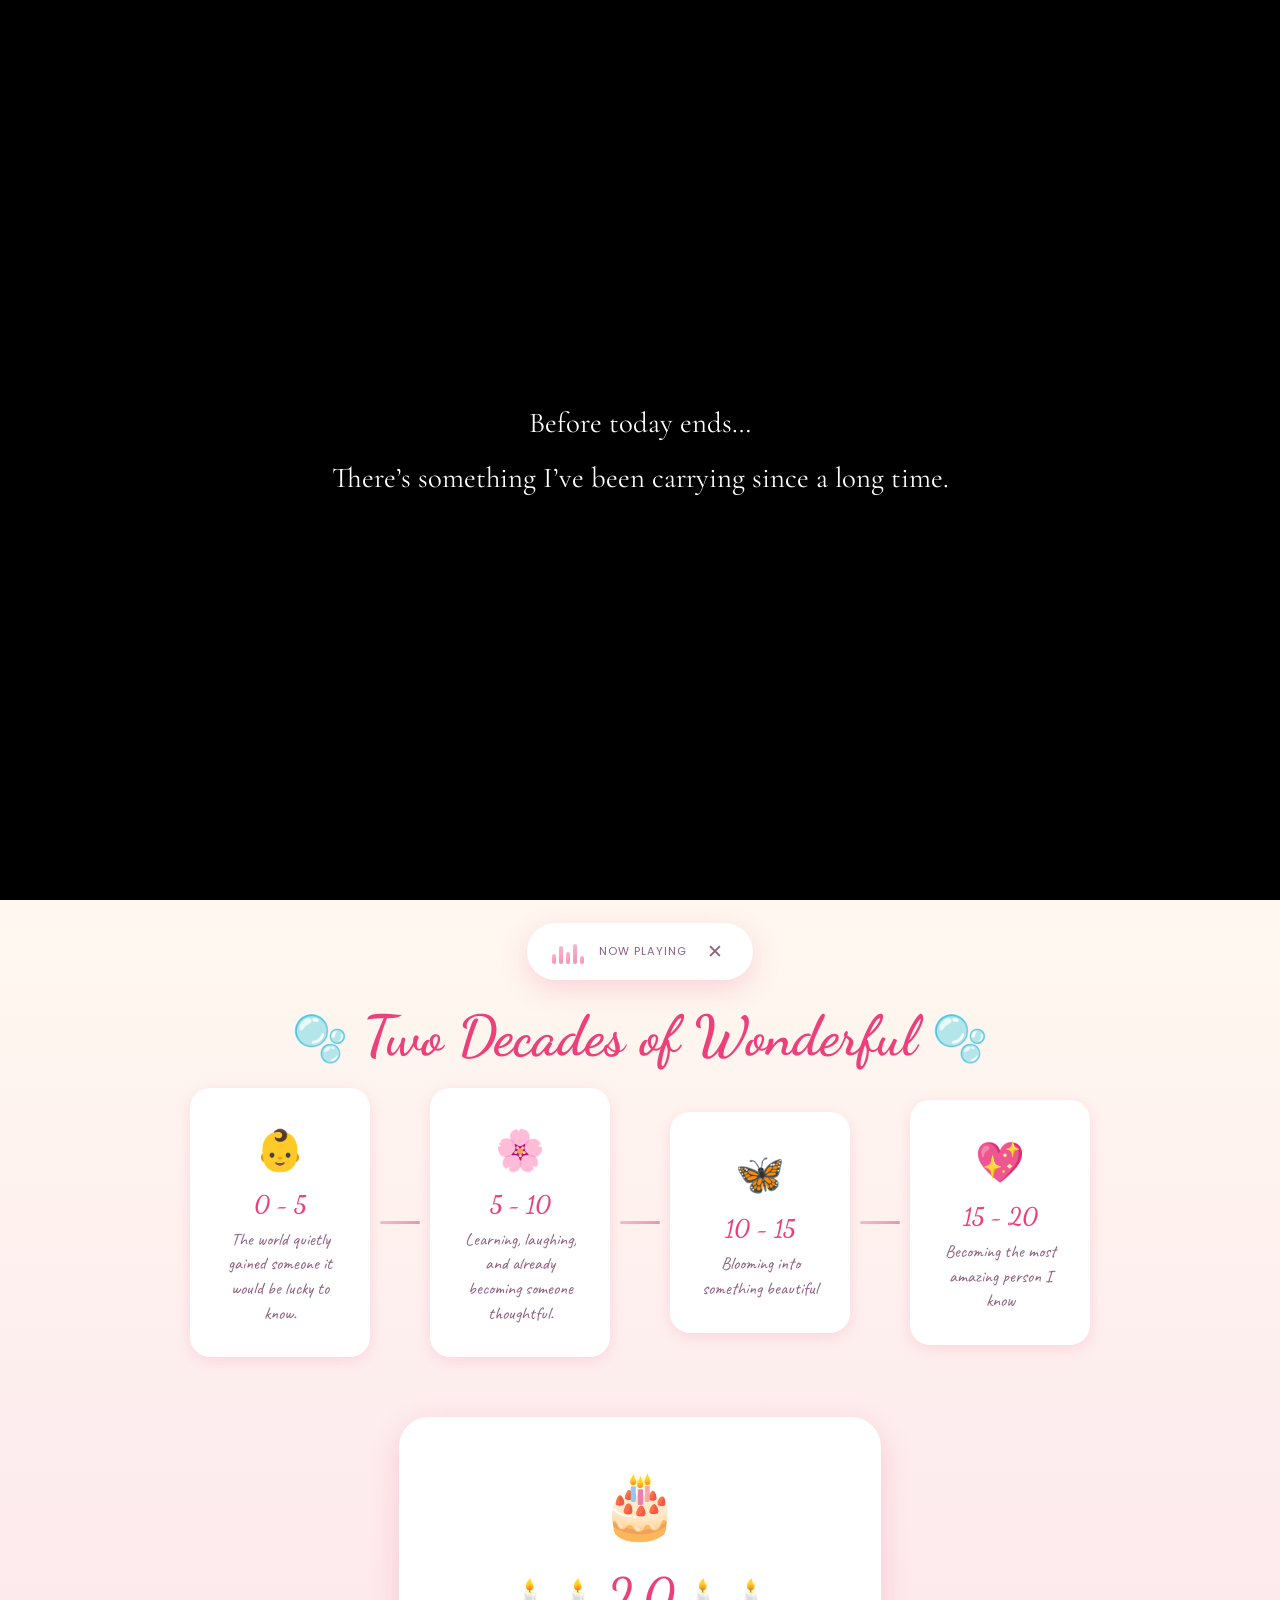
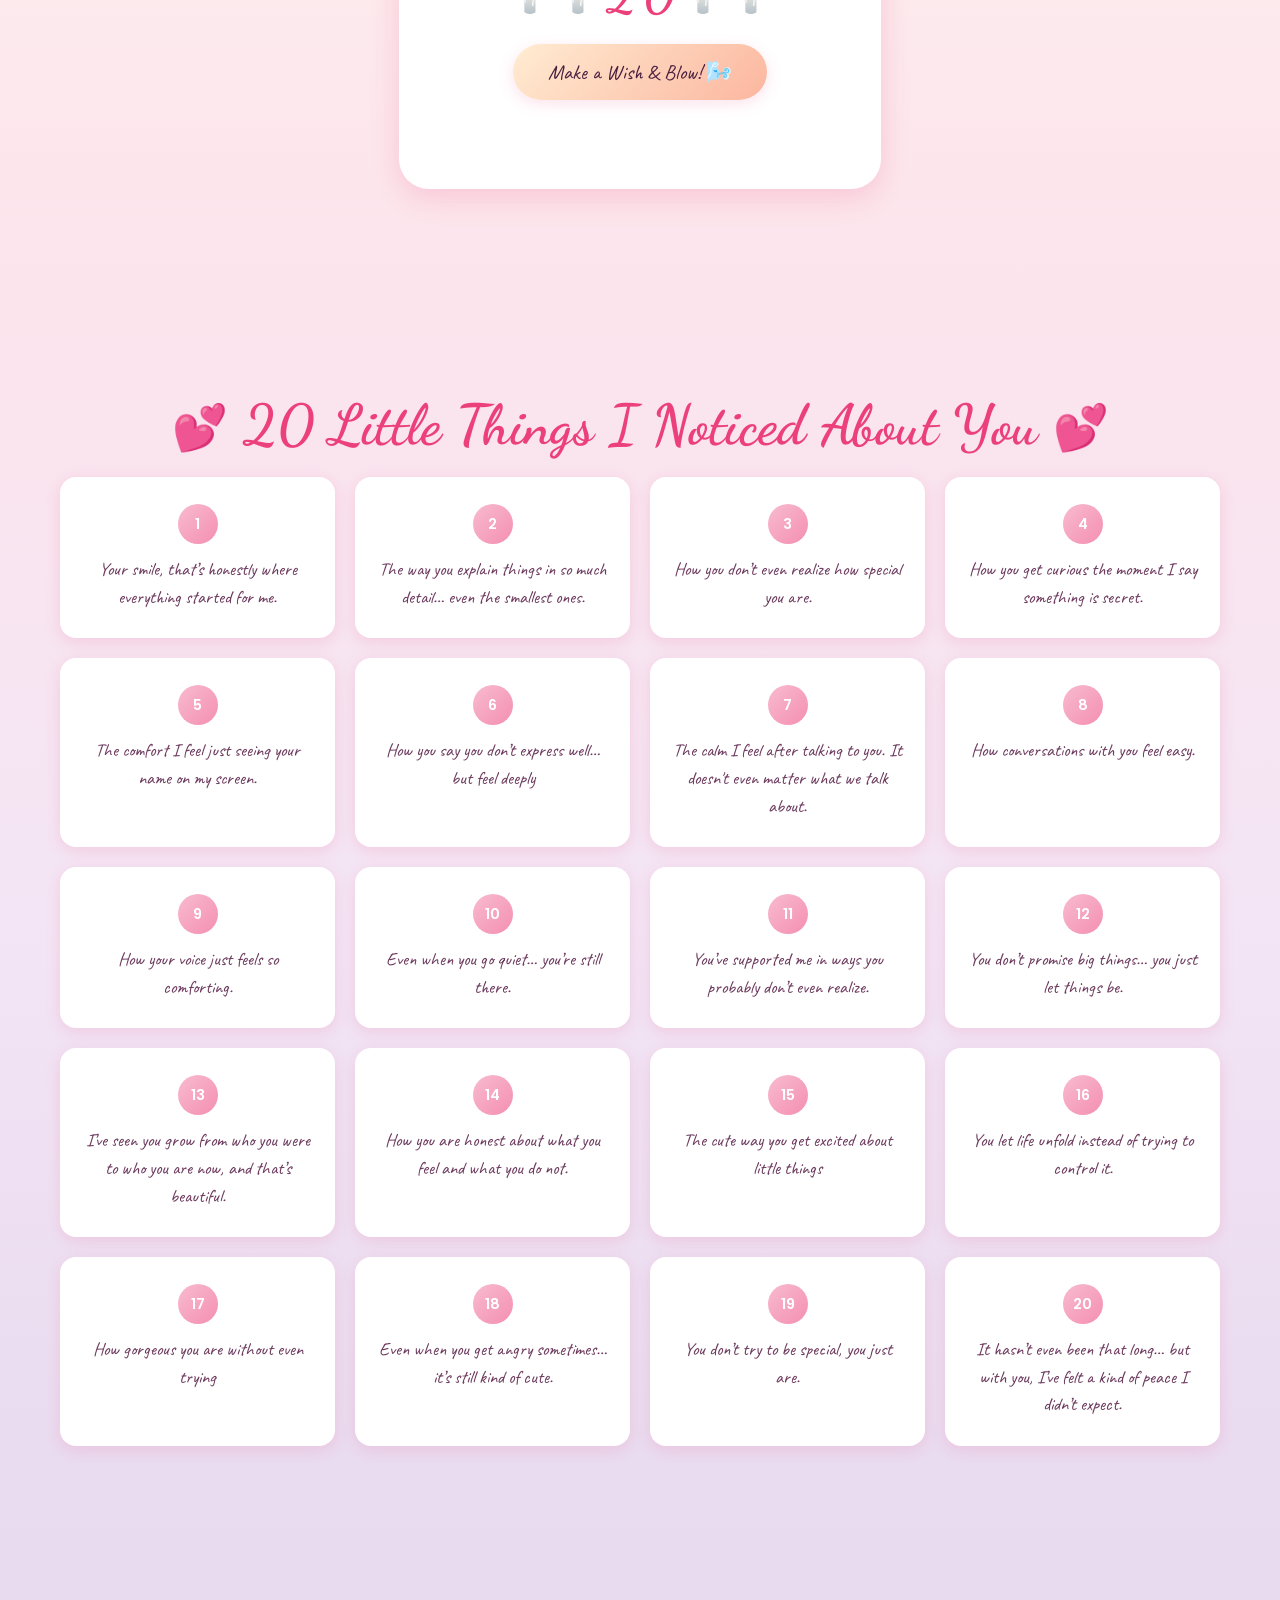
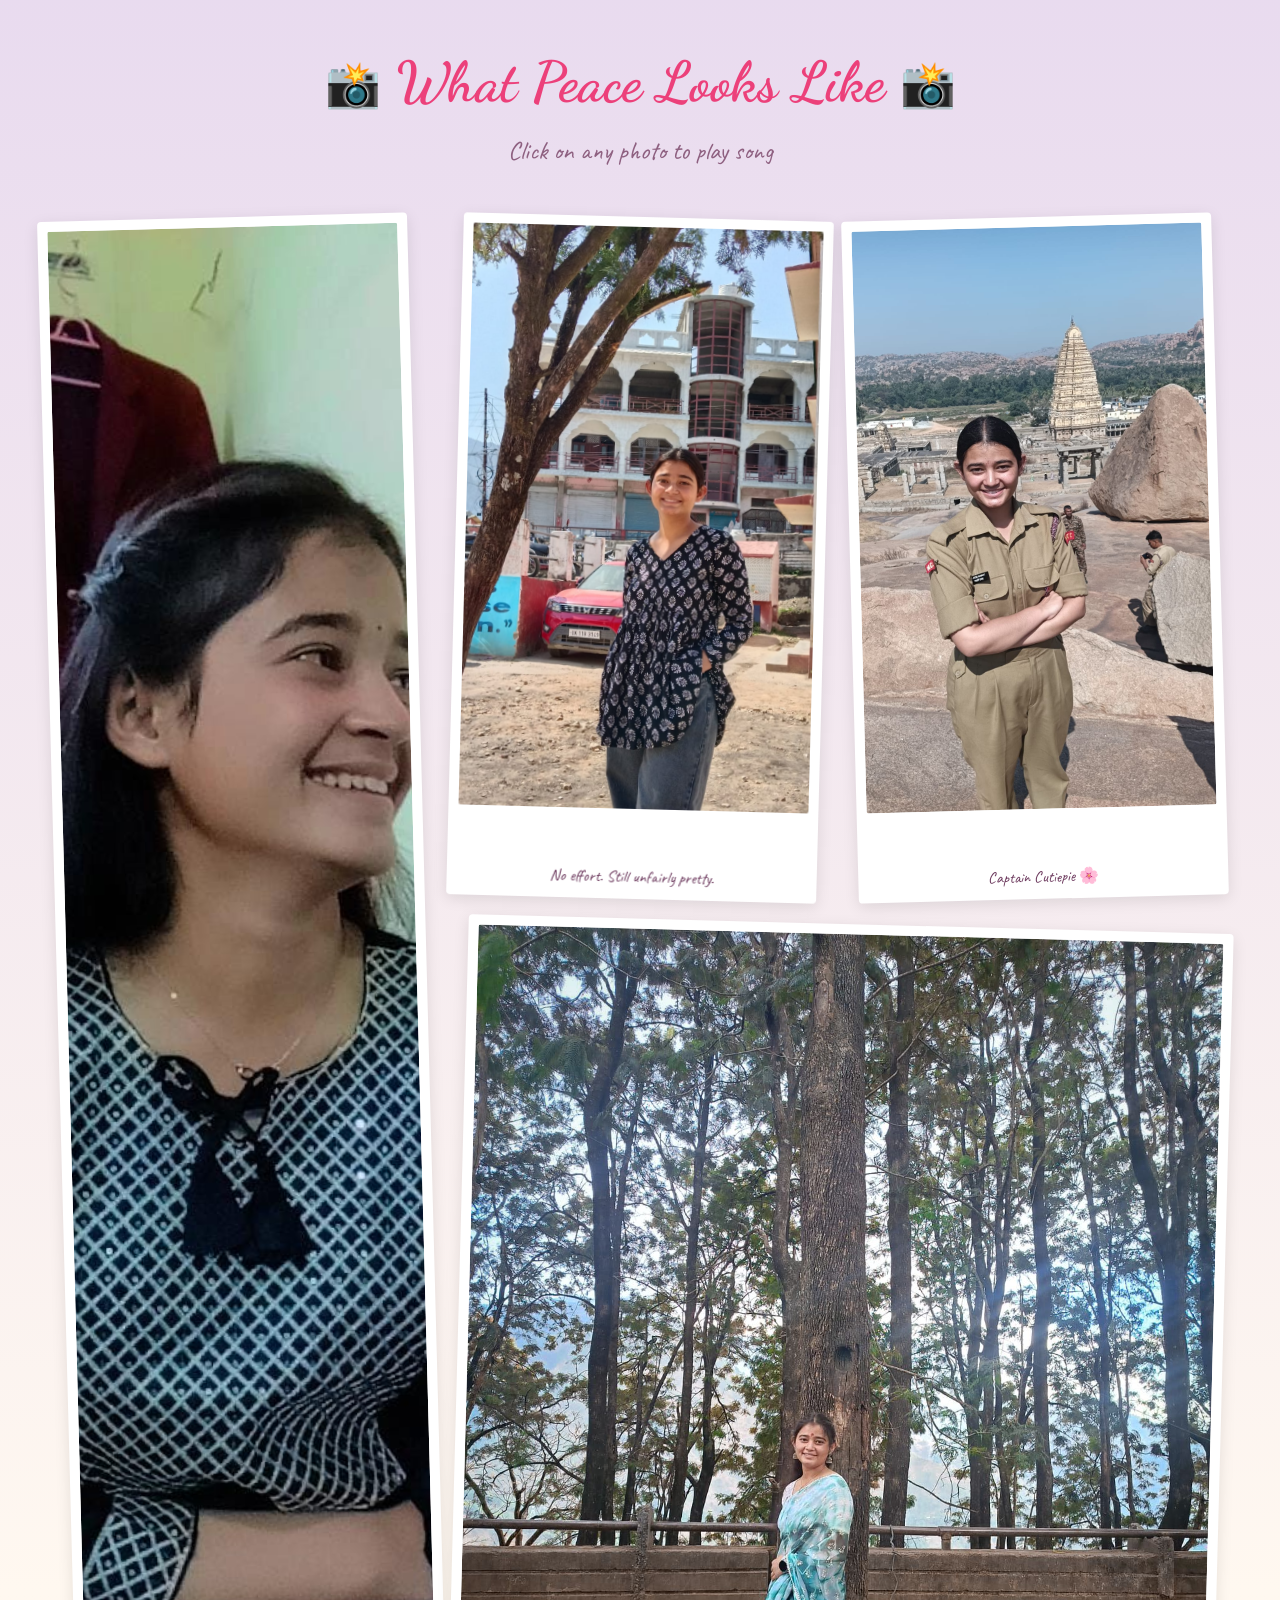
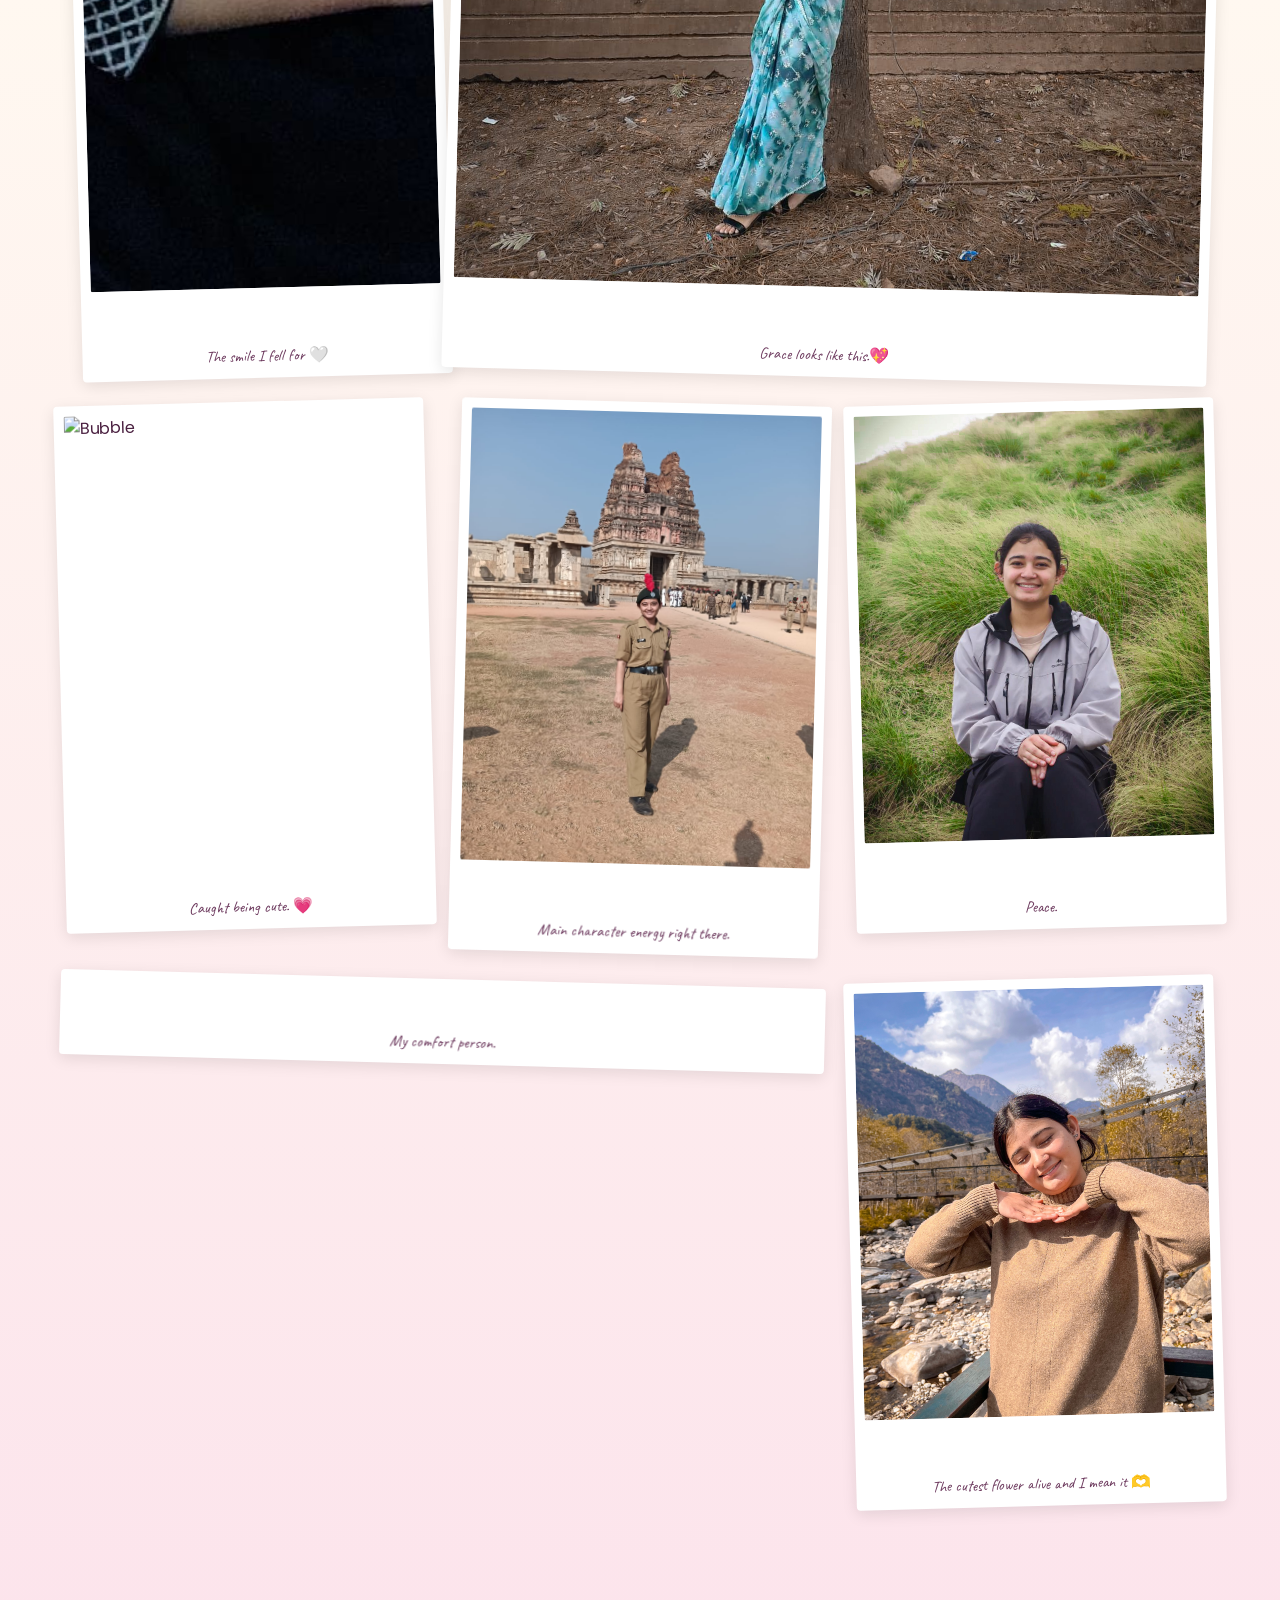
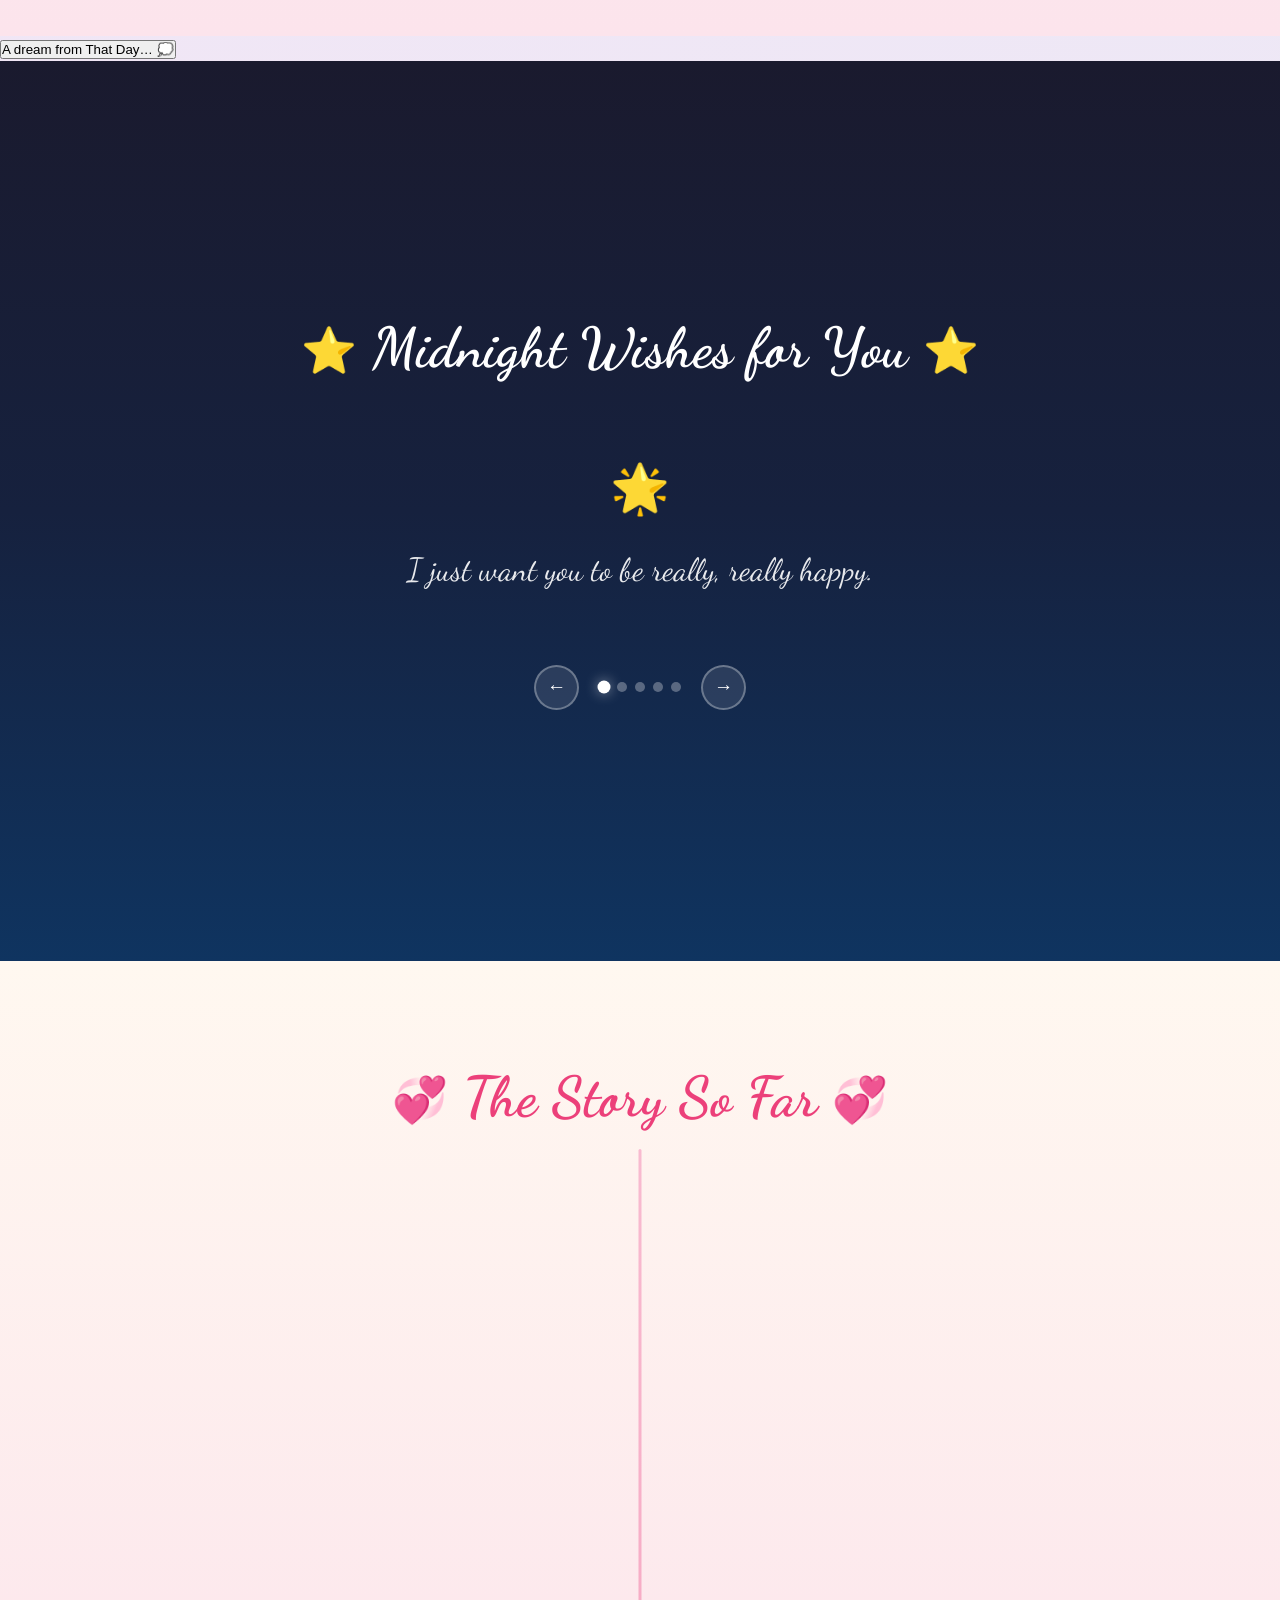
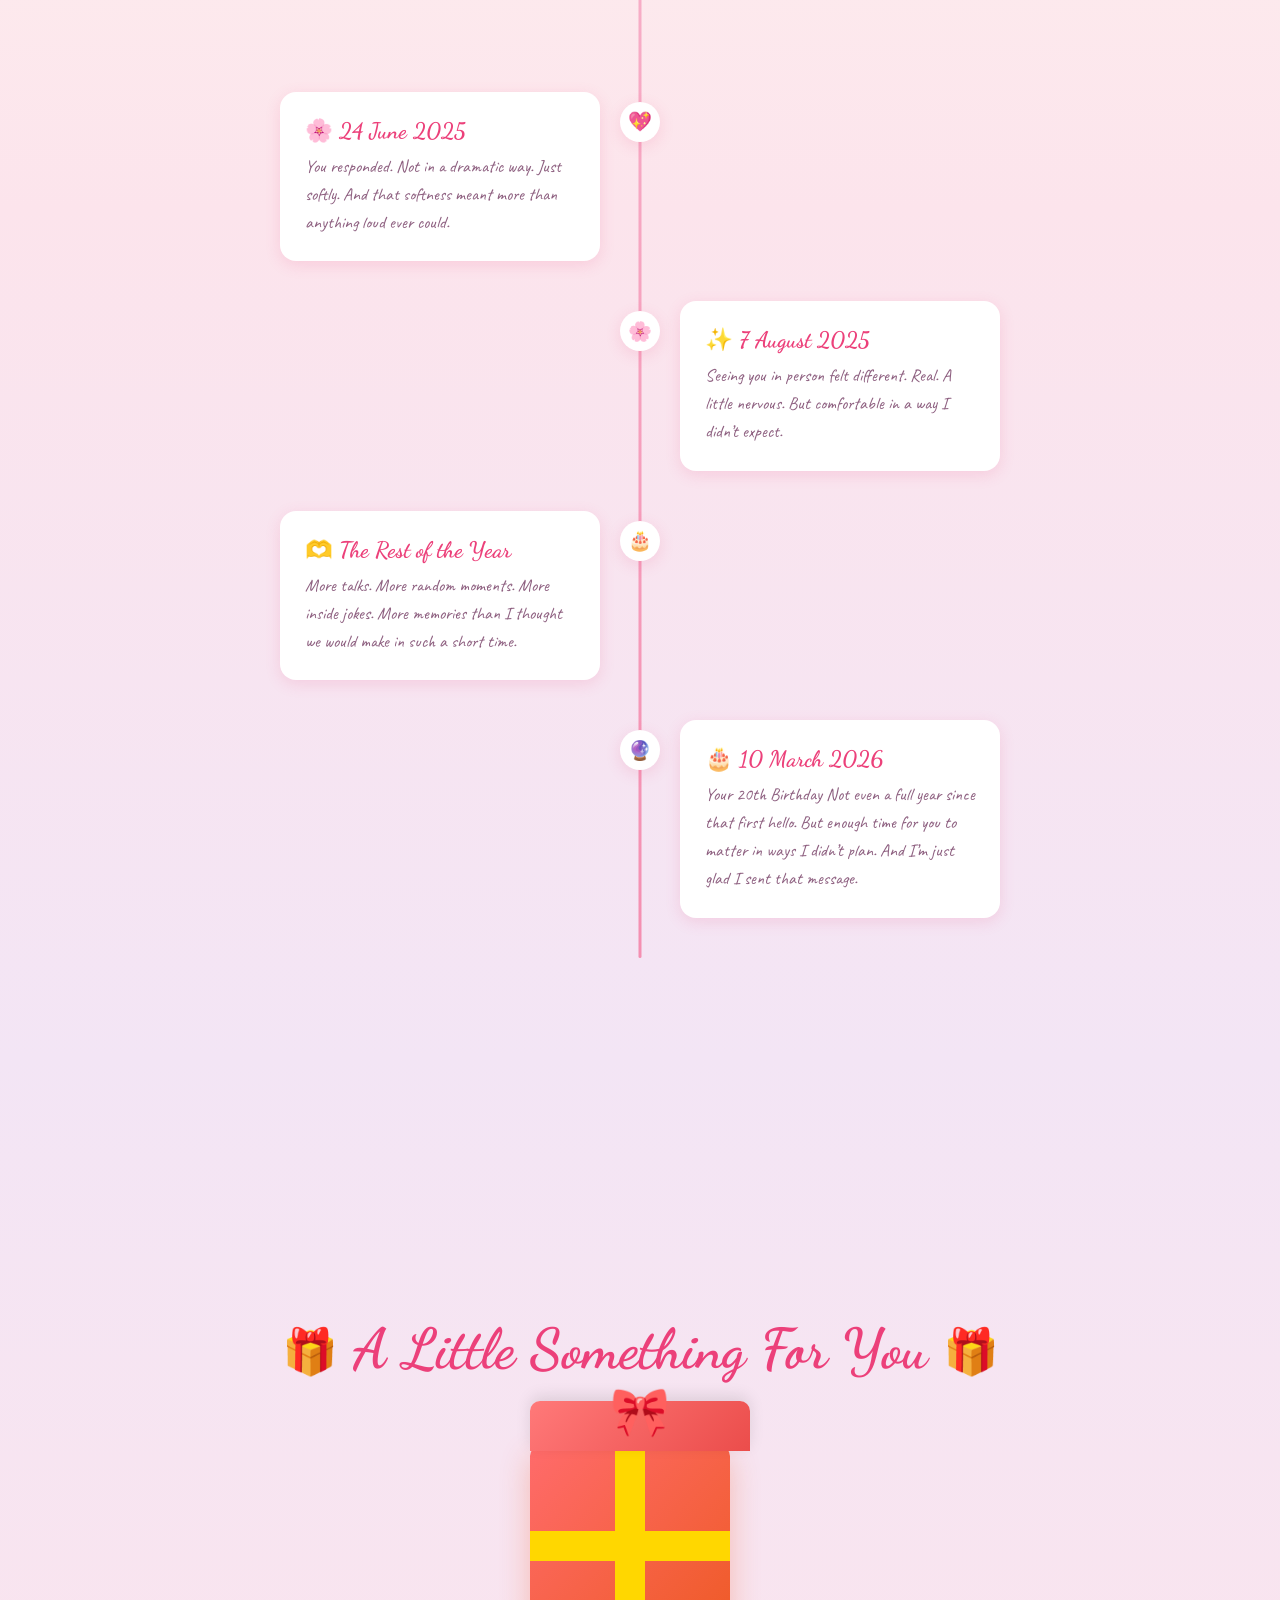
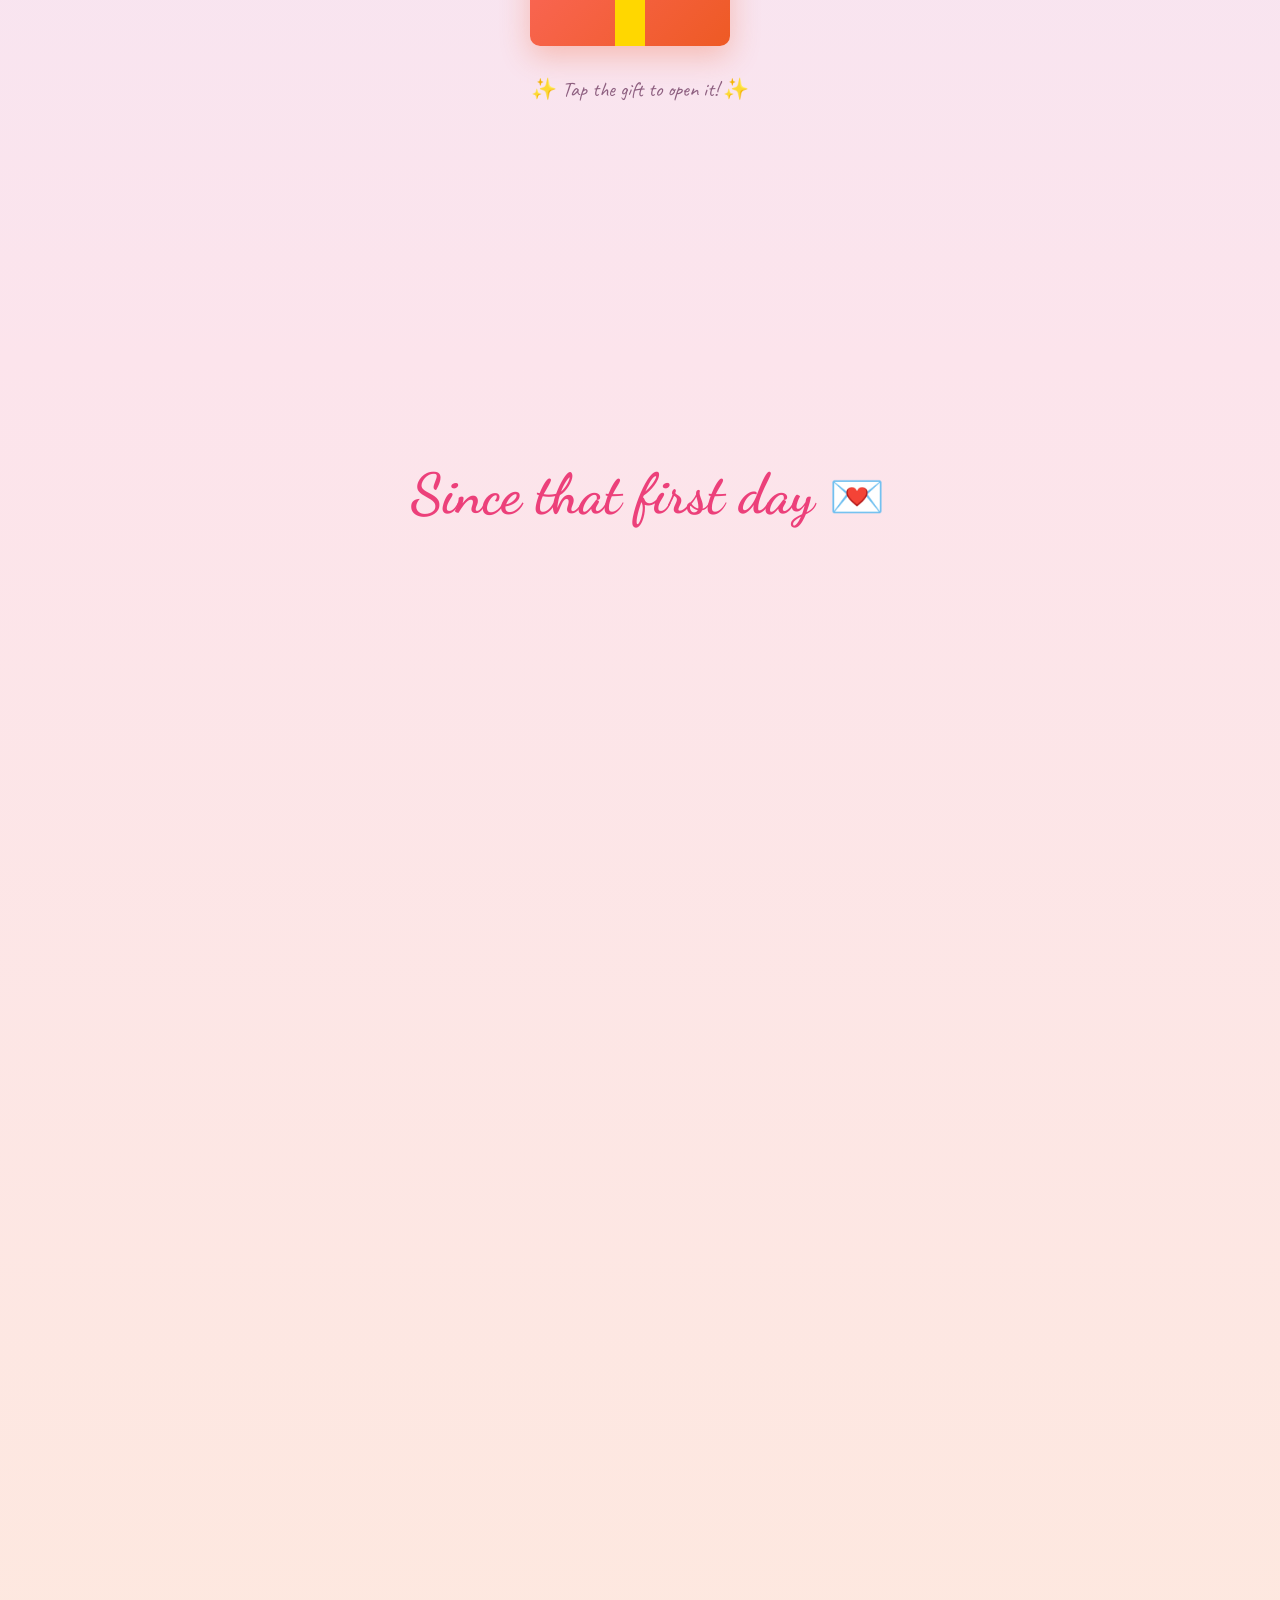
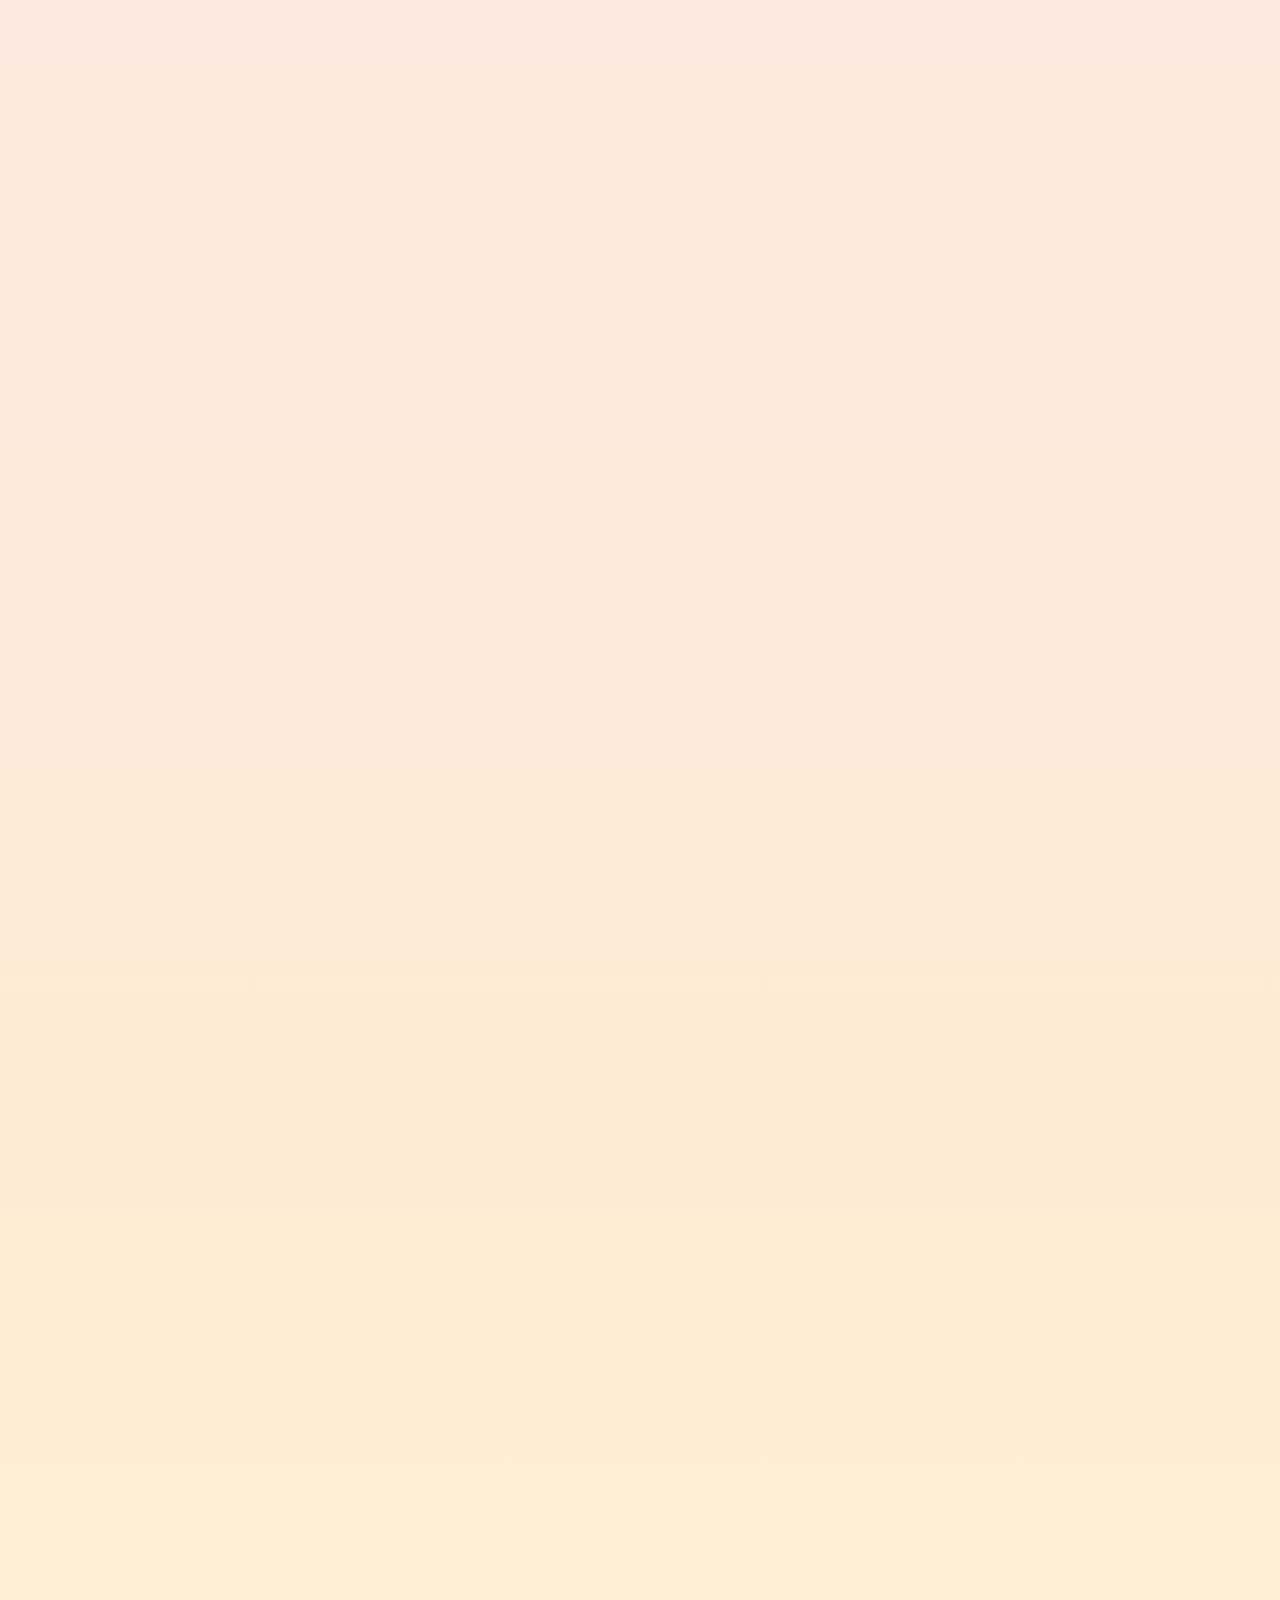
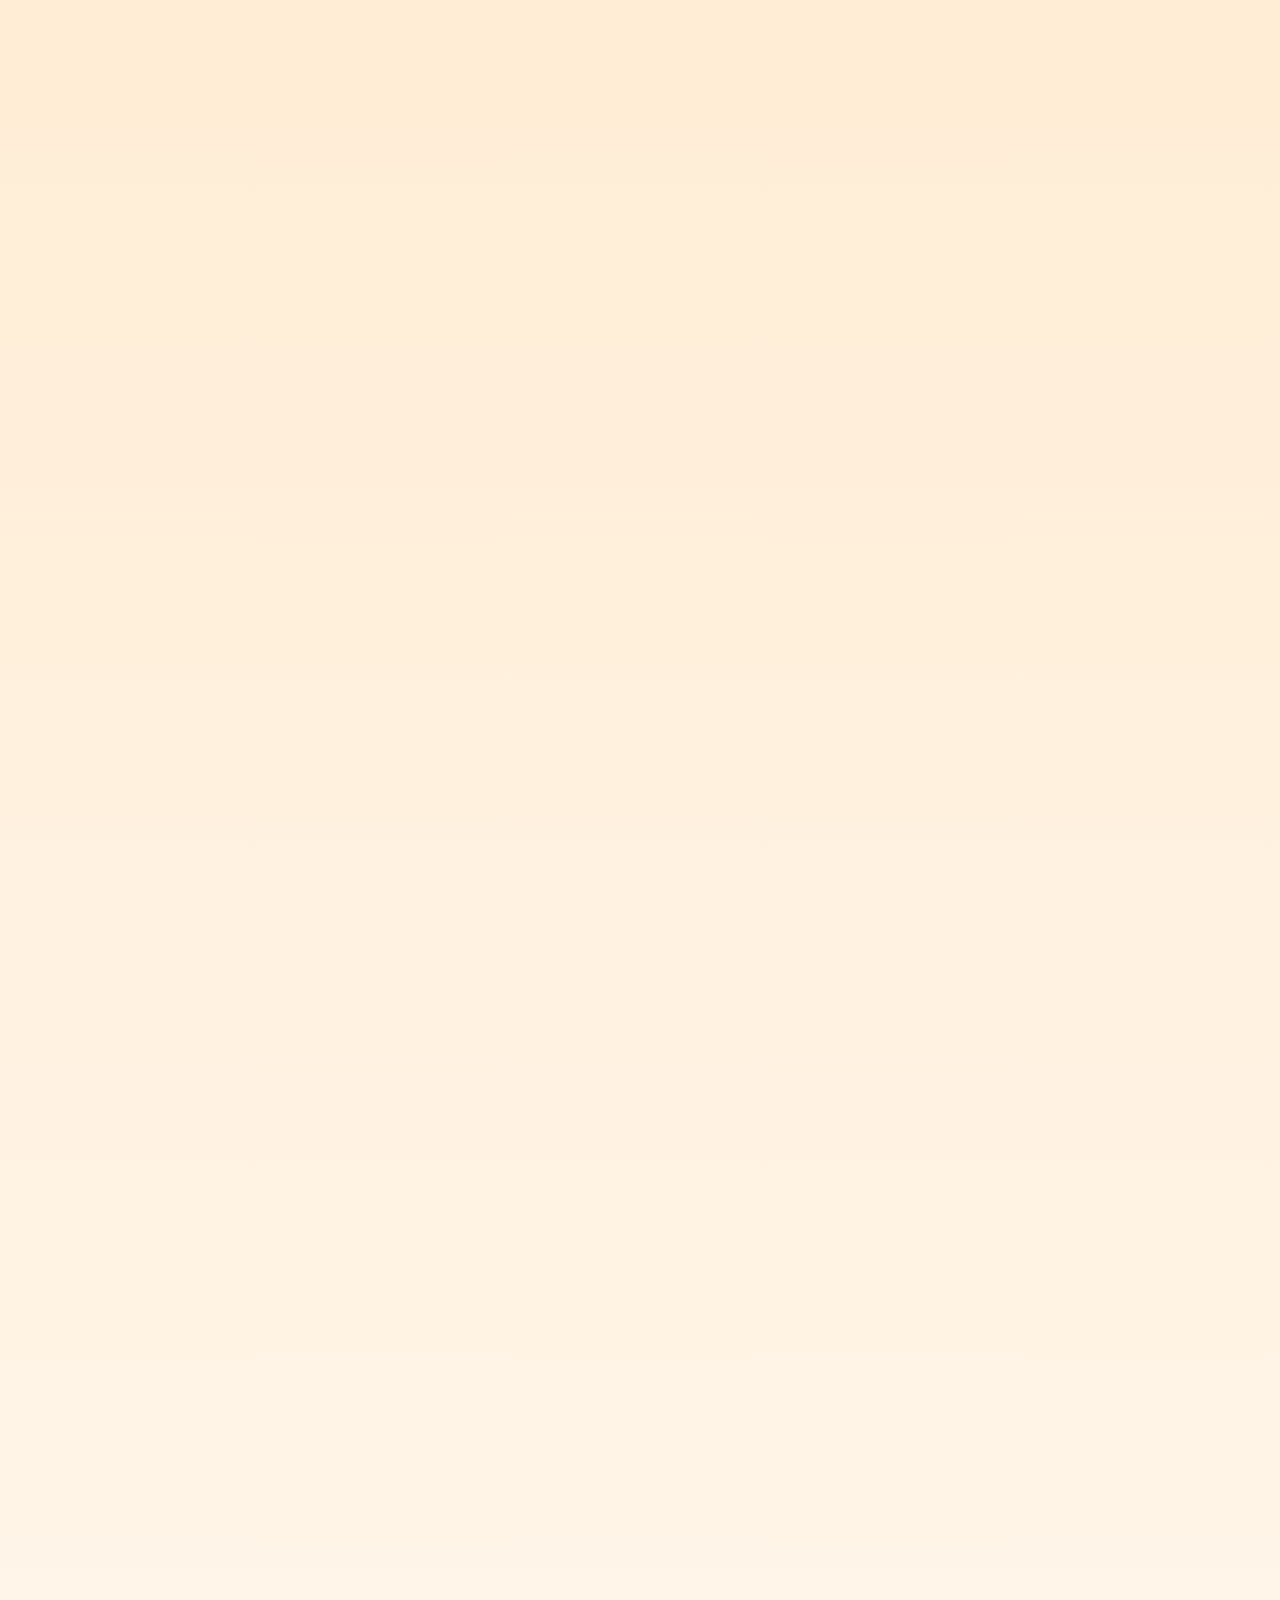
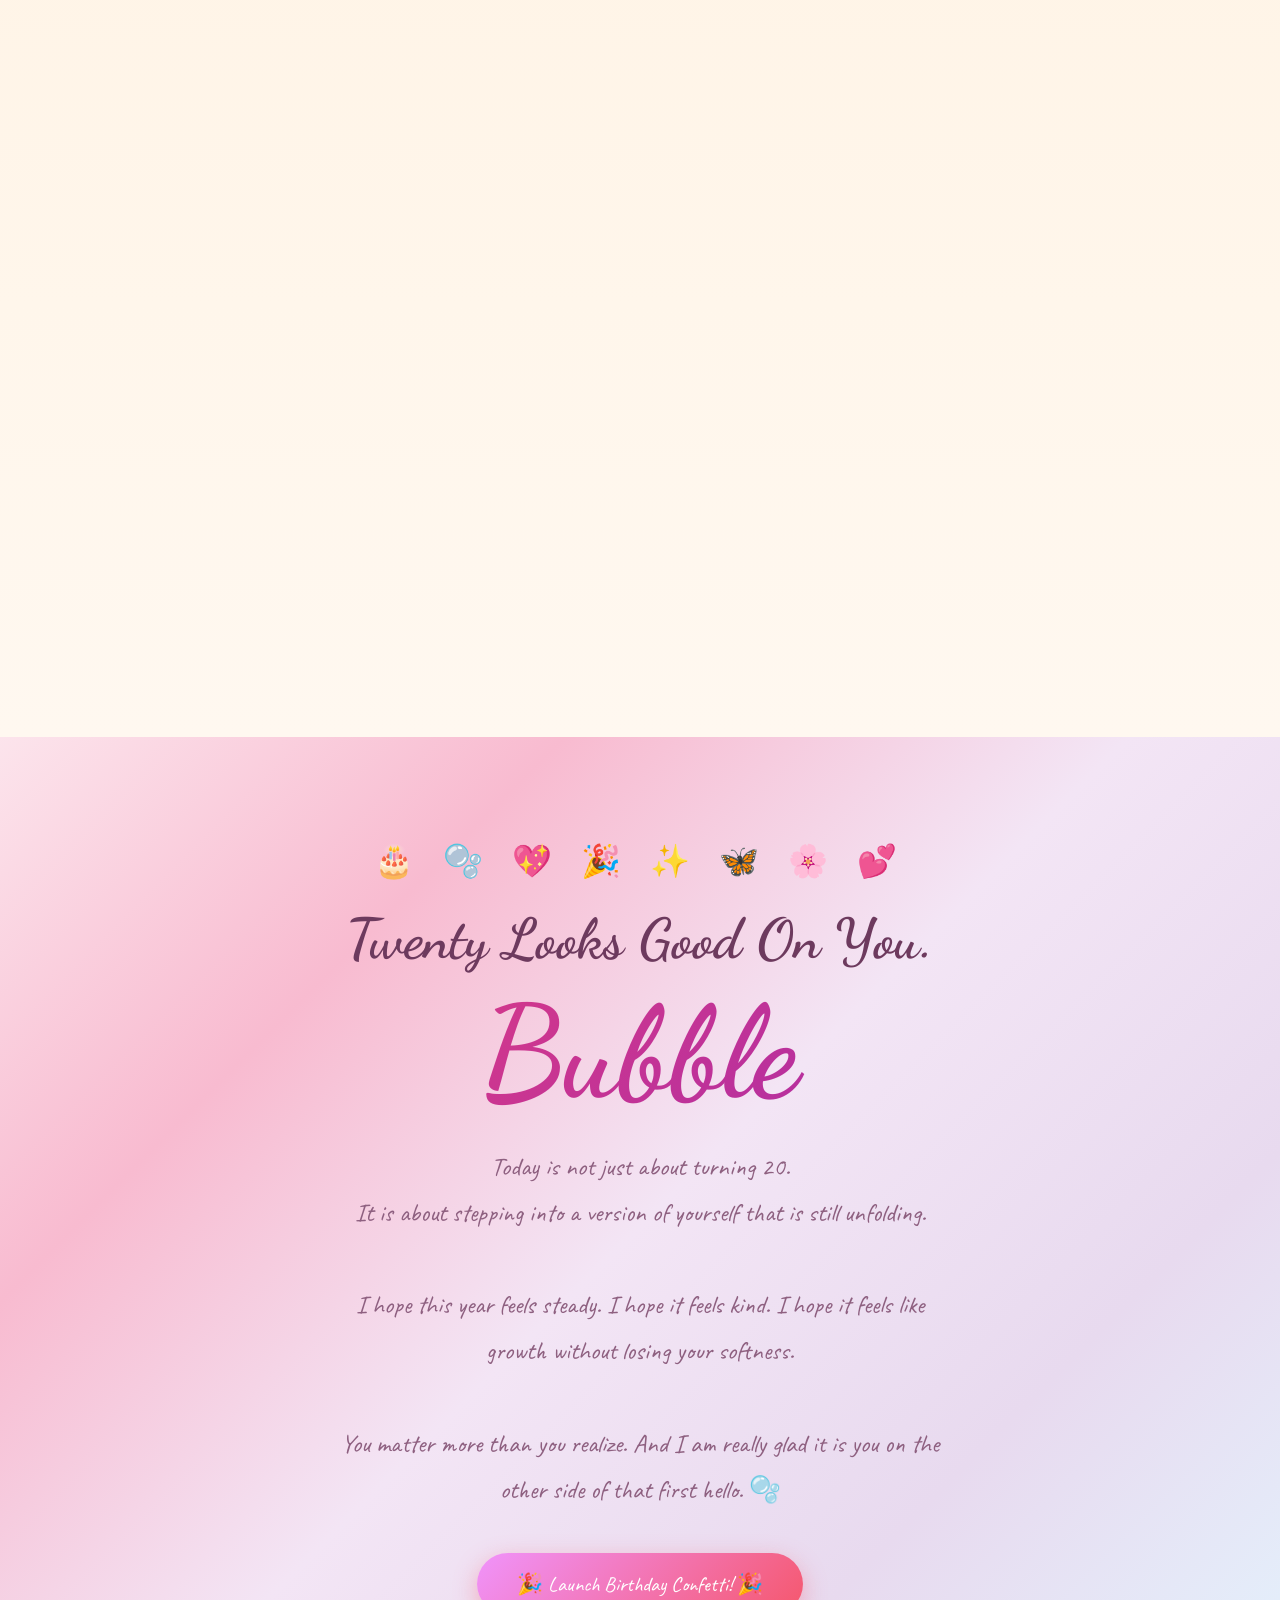
==== commit d42935d7: "changes" ====
--- a/index.html
+++ b/index.html
@@ -42,7 +42,7 @@
   <div class="intro-text hidden" id="line3">And today… on your super special day.</div>
 
   <div id="bubble-button" class="hidden">
-    🫧 Tap me
+    🫧 Tap me 🫧
   </div>
 </div>
 
@@ -51,7 +51,7 @@
         
         
         <div class="hero-intro">
-            <p>Wait.</p>
+            <p>heyy.</p>
         </div>
         <div class="hero-content">
             <div class="hero-sparkles">
@@ -70,7 +70,7 @@
                 And somehow… so did I.
             </p>
             <div class="hero-reveal">
-                <span>Happy 20th Birthday,</span>
+                <span>Happyyy Birthdayyy,</span>
                 <span class="hero-name">Bubble 🫧</span>
                 <br>
             </div>
@@ -159,7 +159,7 @@
             <h2 class="section-title">
                 <span class="title-deco">💕</span>
                20 Little Things I Noticed About You
-                <!-- <span class="title-deco">💕</span> -->
+                <span class="title-deco">💕</span>
             </h2>
             <!-- <p class="section-subtitle">One for each beautiful year of your life</p> -->
             <div class="reasons-grid">
@@ -179,7 +179,7 @@
                 <div class="reason-card" style="--delay: 13"><span class="reason-num">14</span><p>How you are honest about what you feel and what you do not.</p></div>
                 <div class="reason-card" style="--delay: 14"><span class="reason-num">15</span><p>The cute way you get excited about little things</p></div>
                 <div class="reason-card" style="--delay: 15"><span class="reason-num">16</span><p>You let life unfold instead of trying to control it.</p></div>
-                <div class="reason-card" style="--delay: 16"><span class="reason-num">17</span><p>How beautiful you look without even trying</p></div>
+                <div class="reason-card" style="--delay: 16"><span class="reason-num">17</span><p>How gorgeous you are without even trying</p></div>
                 <div class="reason-card" style="--delay: 17"><span class="reason-num">18</span><p>Even when you get angry sometimes… it’s still kind of cute.</p></div>
                 <div class="reason-card" style="--delay: 18"><span class="reason-num">19</span><p>You don’t try to be special, you just are.</p></div>
                 <div class="reason-card" style="--delay: 19"><span class="reason-num">20</span><p>It hasn’t even been that long… but with you, I’ve felt a kind of peace I didn’t expect.</p></div>
@@ -220,7 +220,7 @@
                     </div>
                 </div>
                 <!-- Photo 3 -->
-                <div class="gallery-item" data-song="co2.mp3" data-caption="She doesn’t even try. She just leads. 🌸">
+                <div class="gallery-item" data-song="glue.mp3" data-start="12" data-caption="She doesn’t even try. She just leads. 🌸">
                     <div class="photo-frame">
                         <img src="./3.jpeg" alt="Bubble" loading="lazy">
                         <div class="photo-overlay">
@@ -286,7 +286,7 @@
                     </div>
                 </div>
                 <!-- Photo 9 -->
-                <div class="gallery-item gi-large" data-song="photograph.mp3" data-start="10" data-caption="How am I this lucky?">
+                <div class="gallery-item gi-large" data-song="photograph.mp3" data-start="20" data-caption="How am I this lucky?">
                     <div class="photo-frame">
                         <img src="./9.JPG" alt="Bubble" loading="lazy">
                         <div class="photo-overlay">
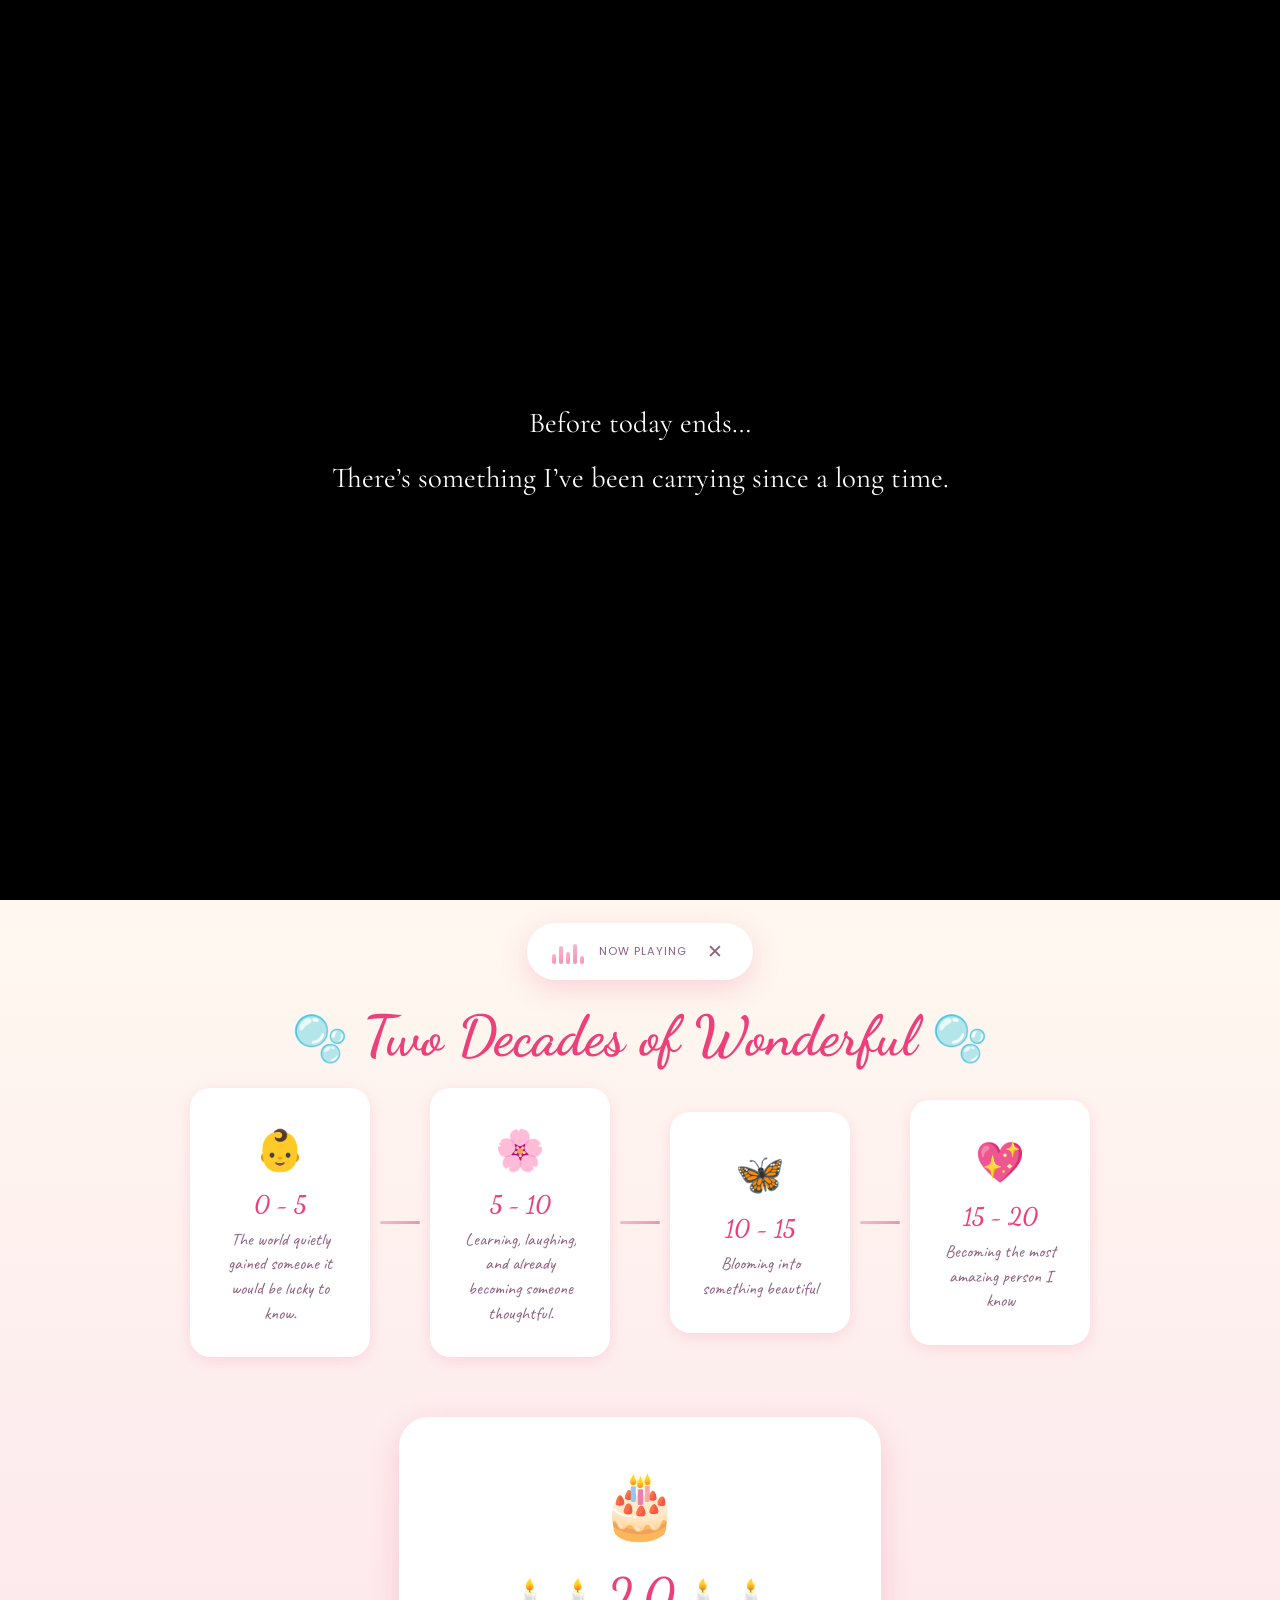
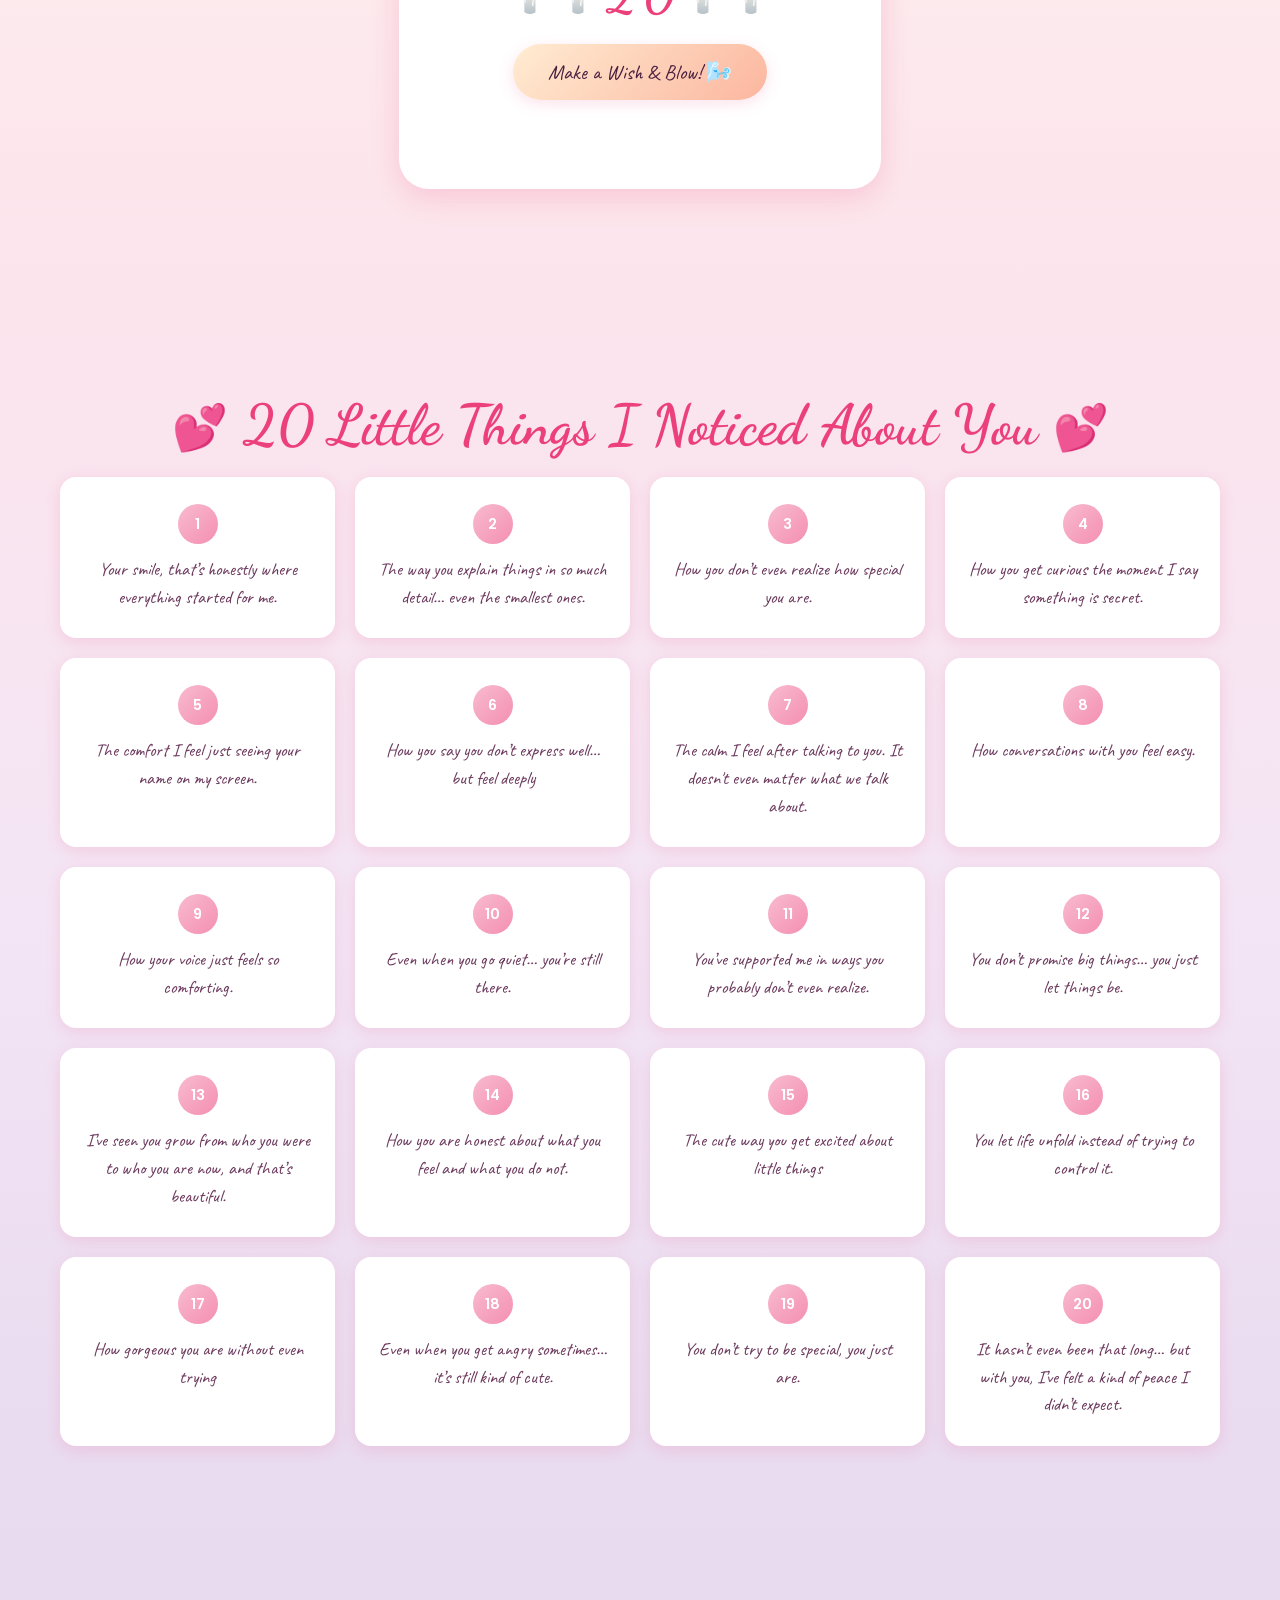
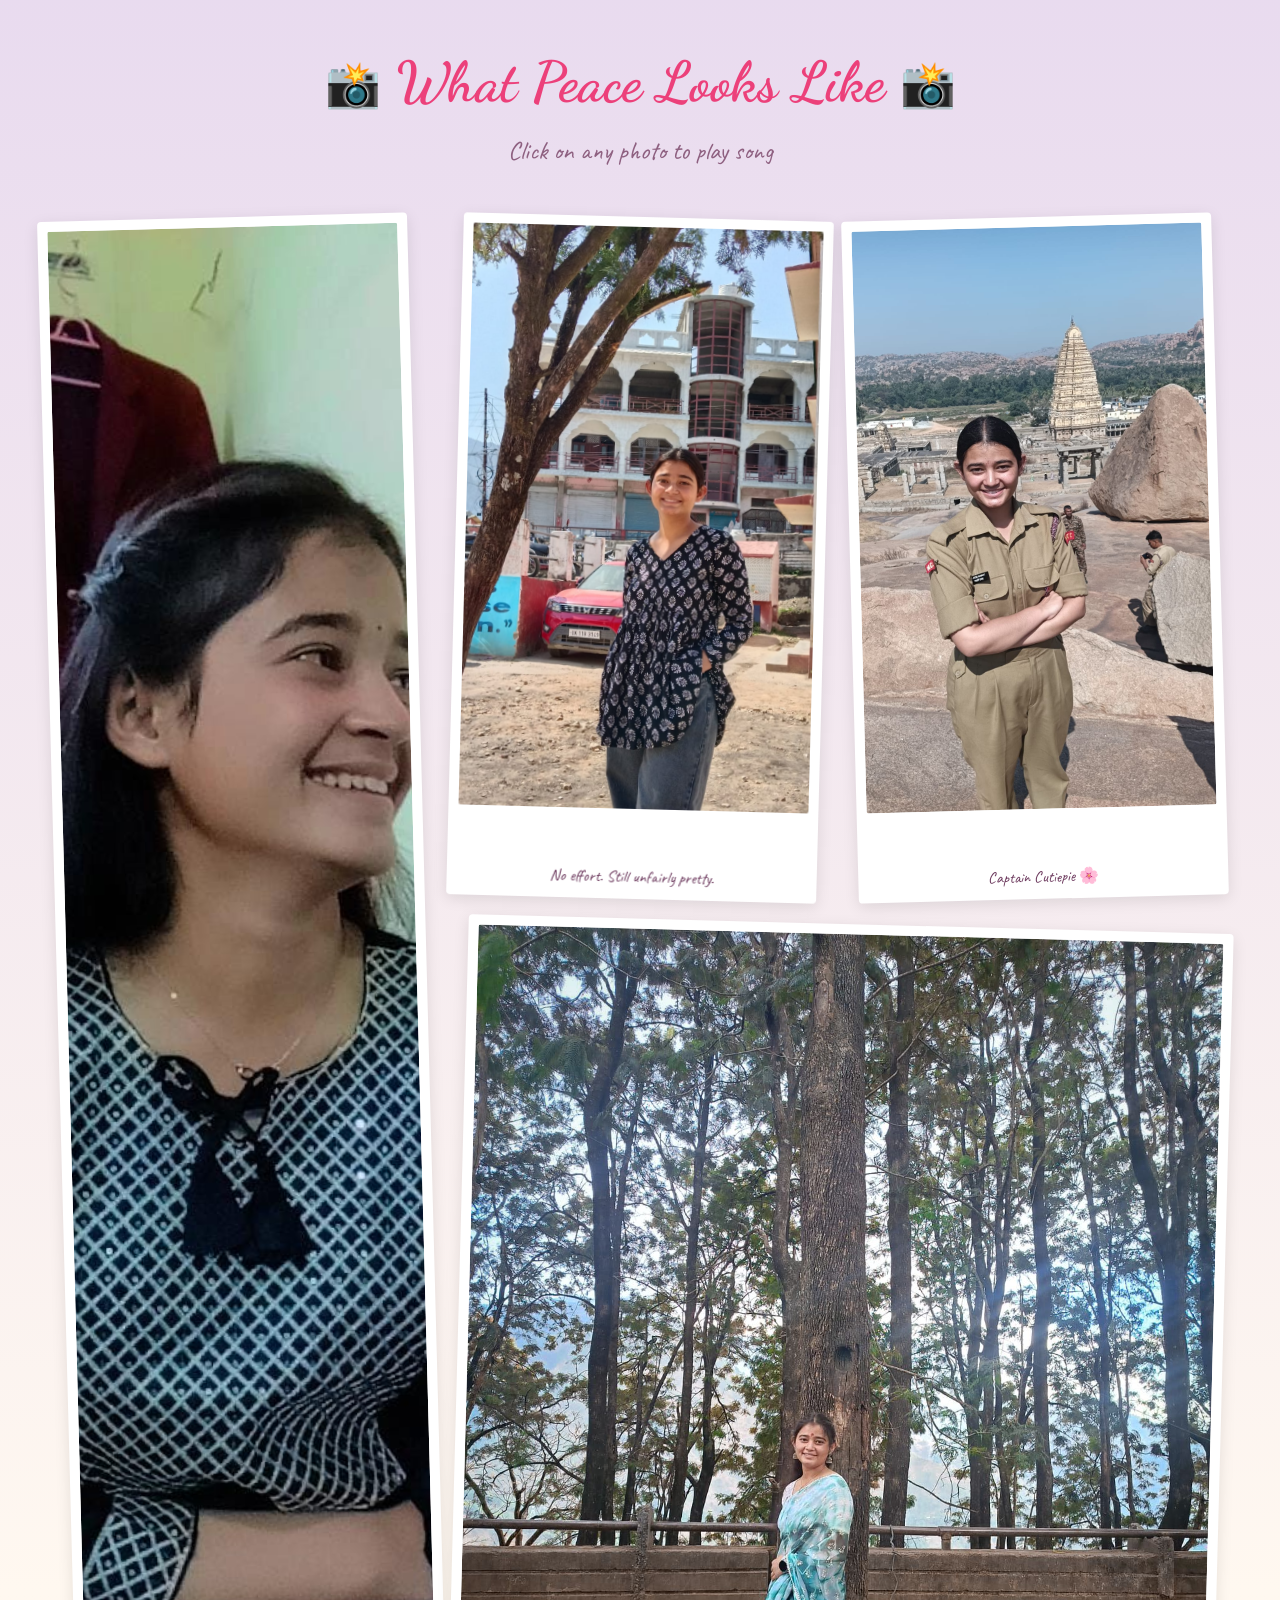
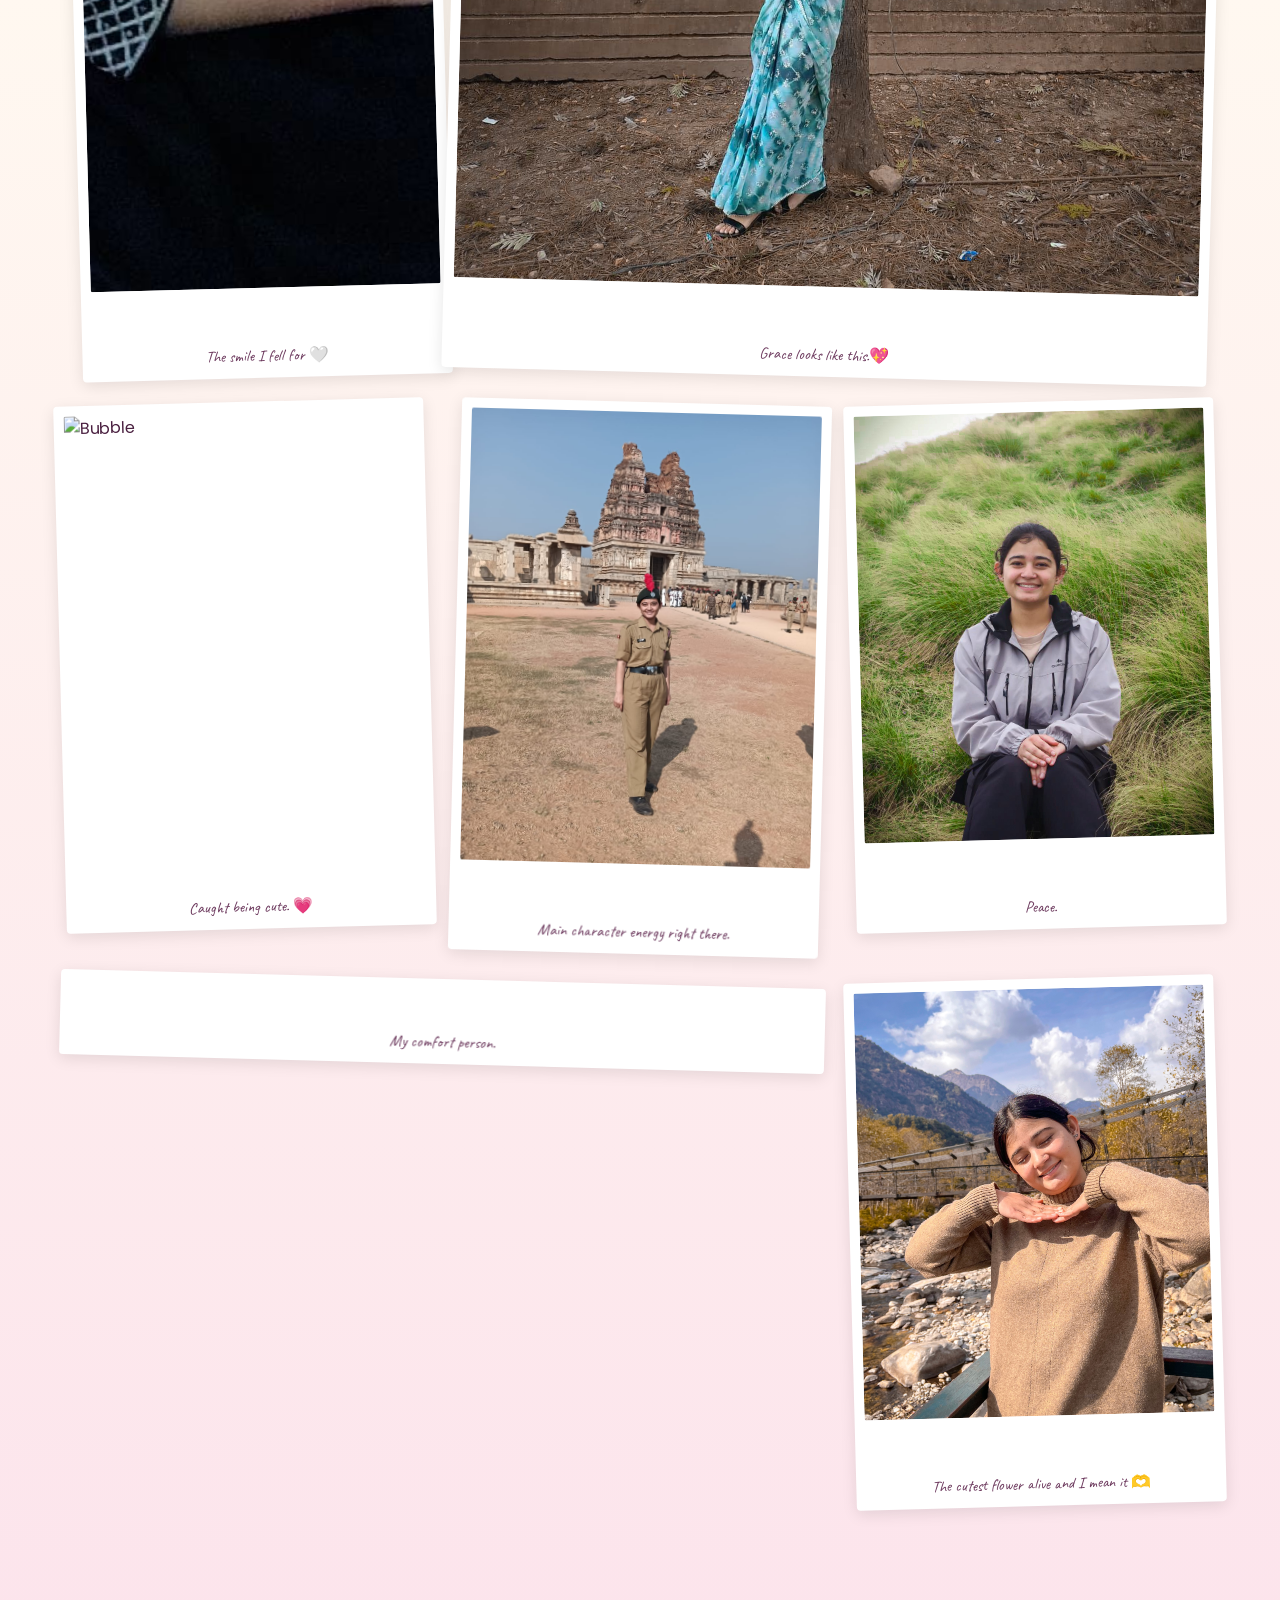
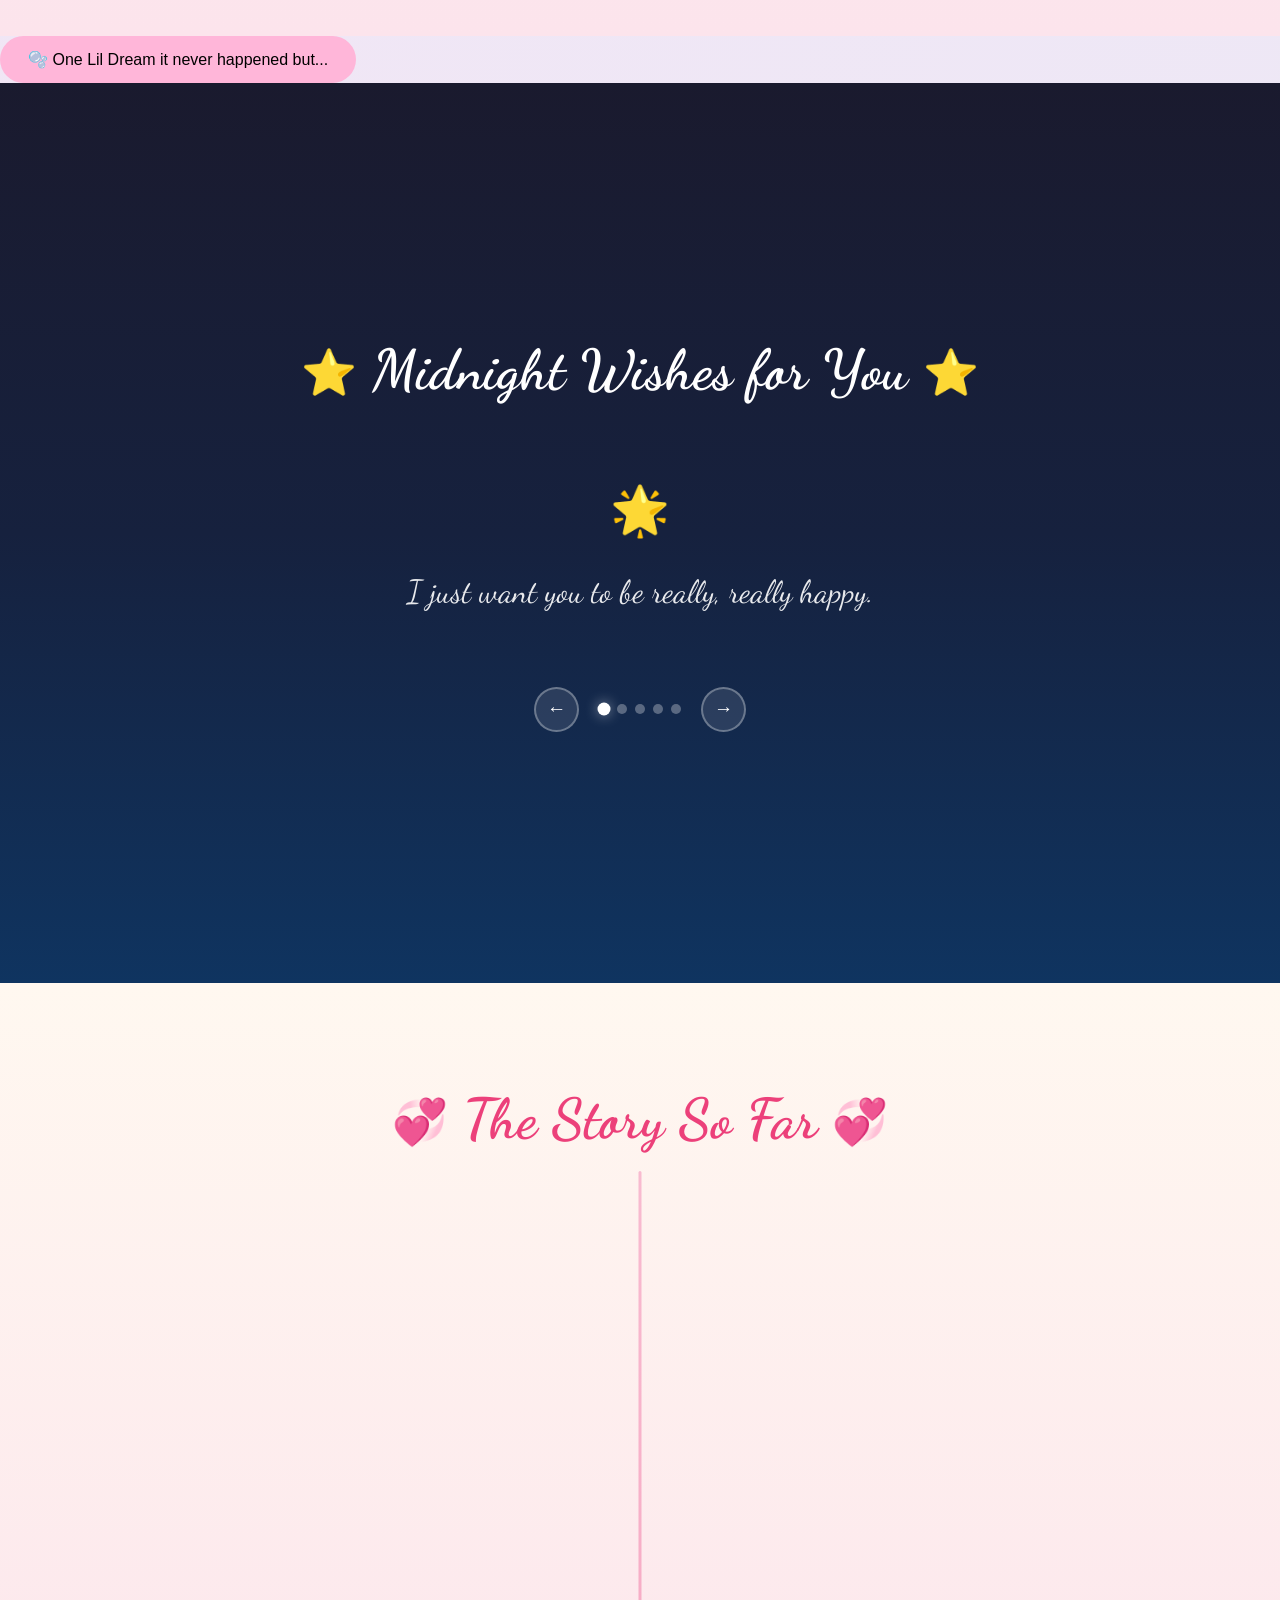
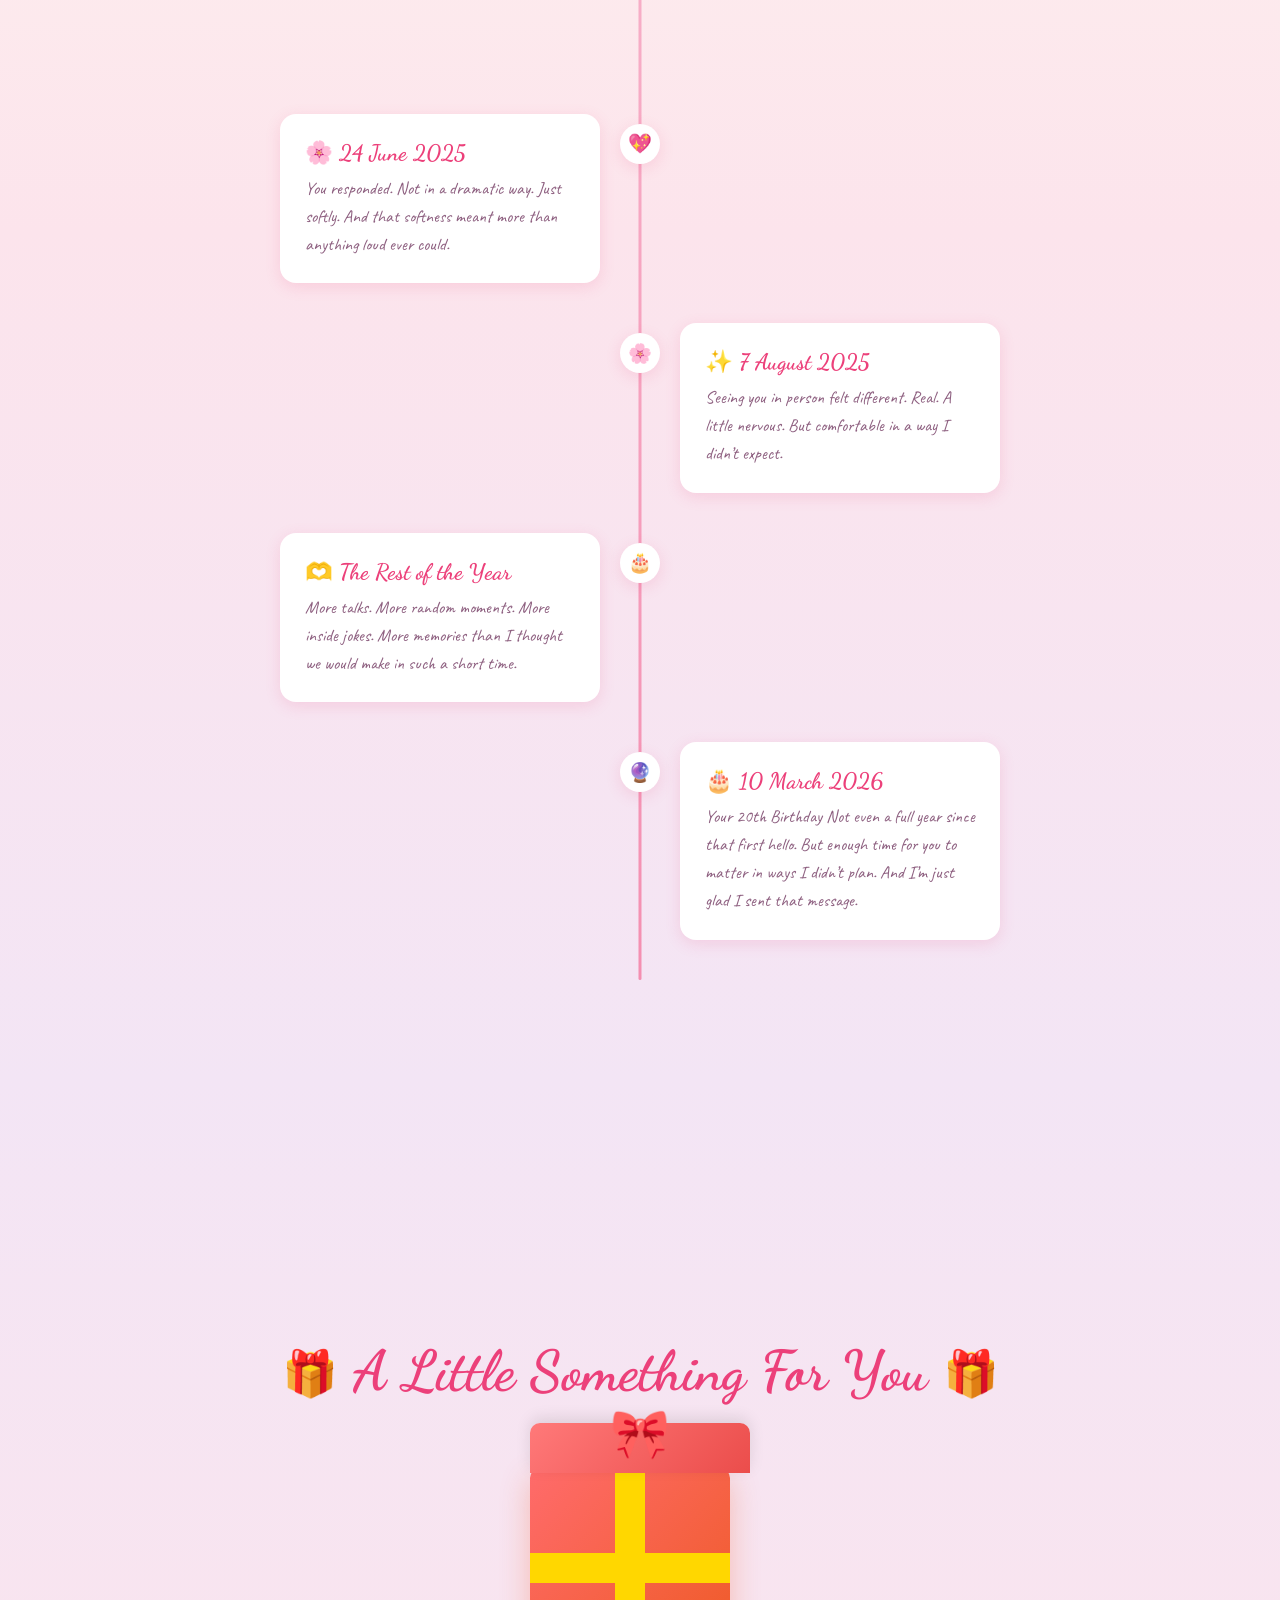
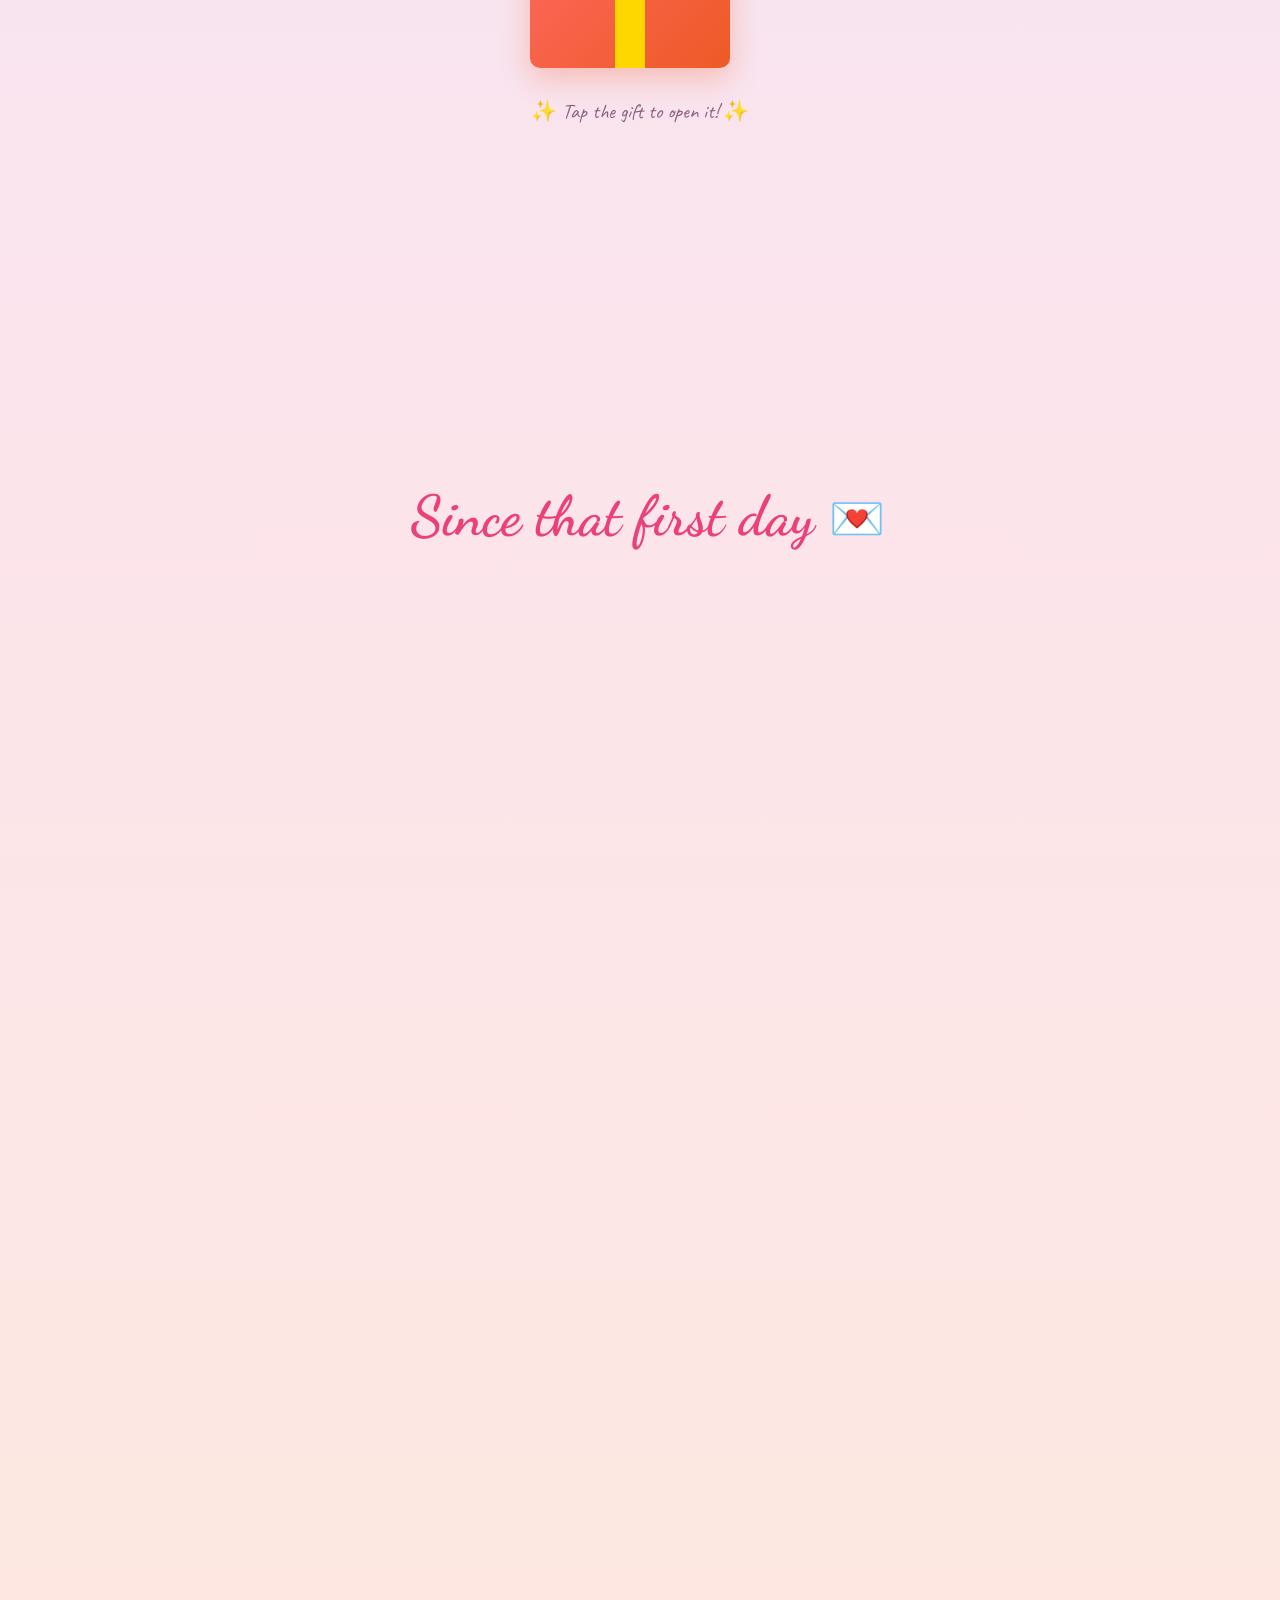
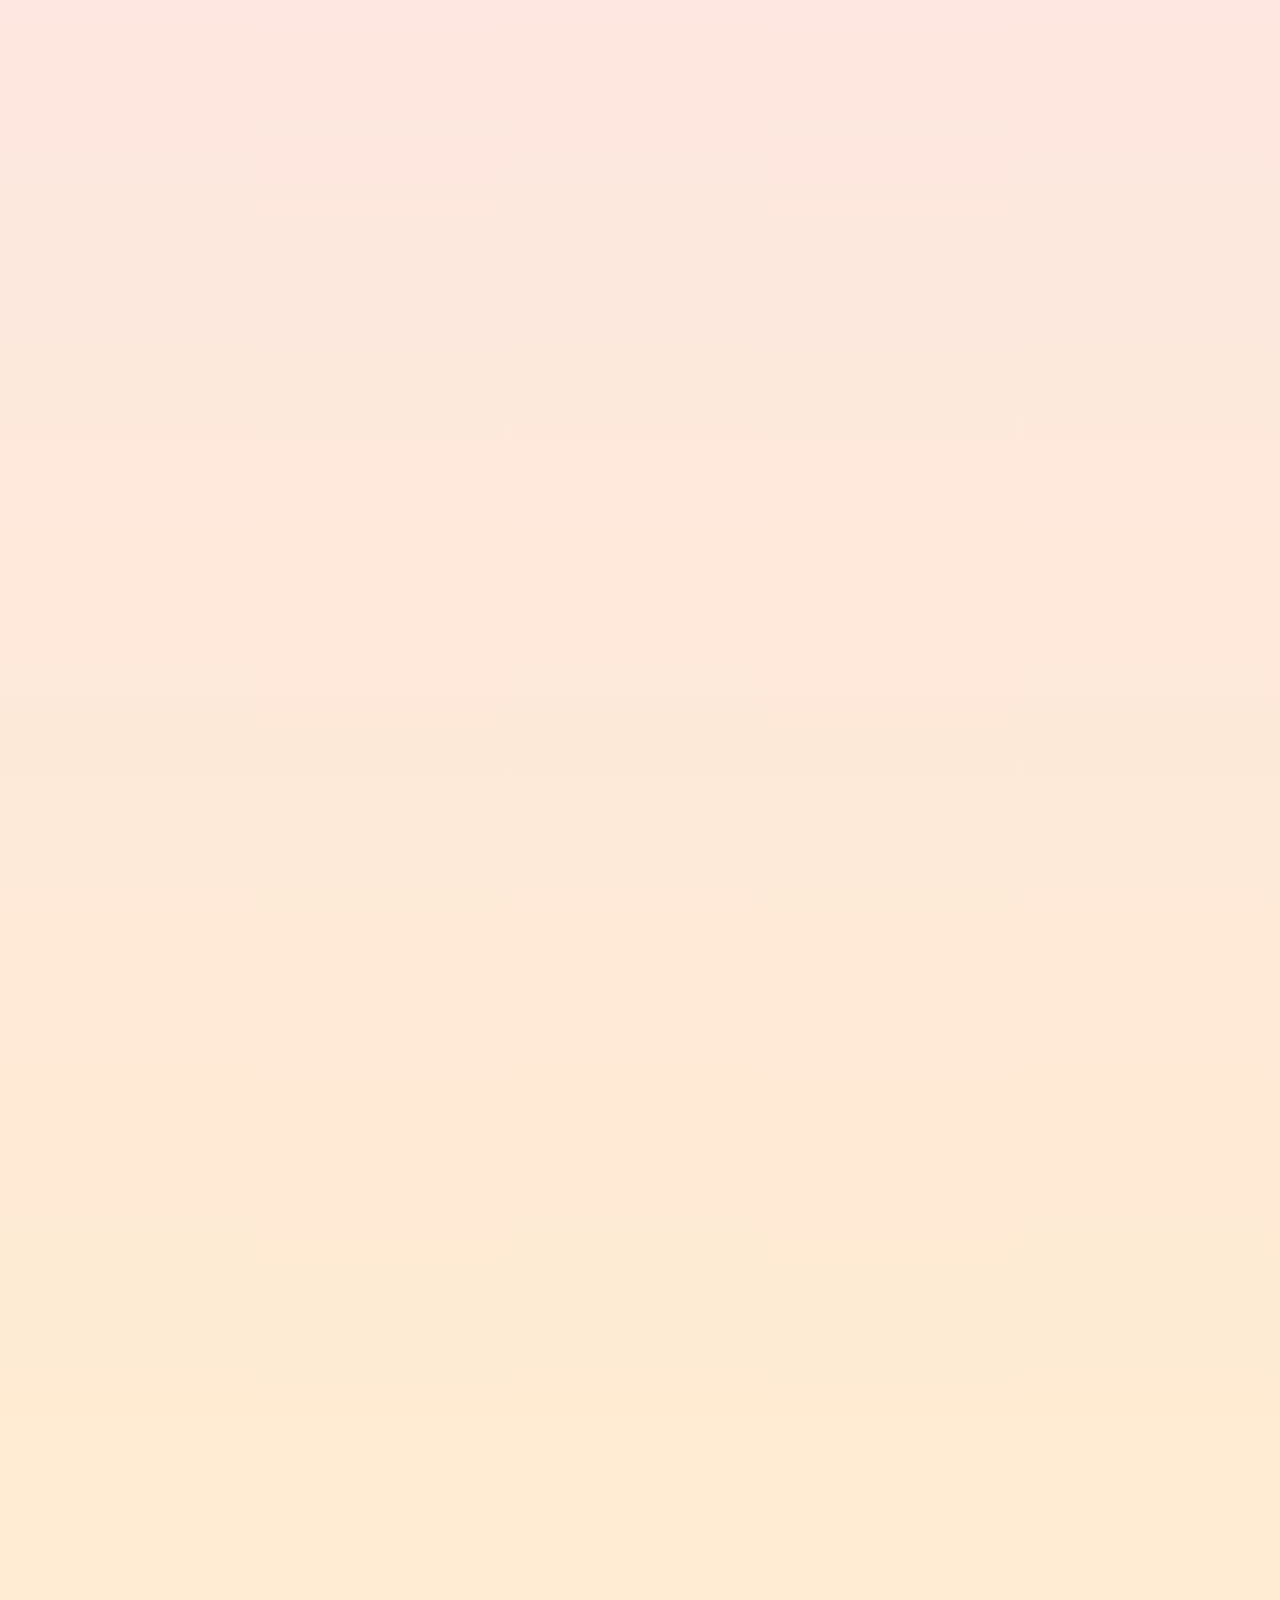
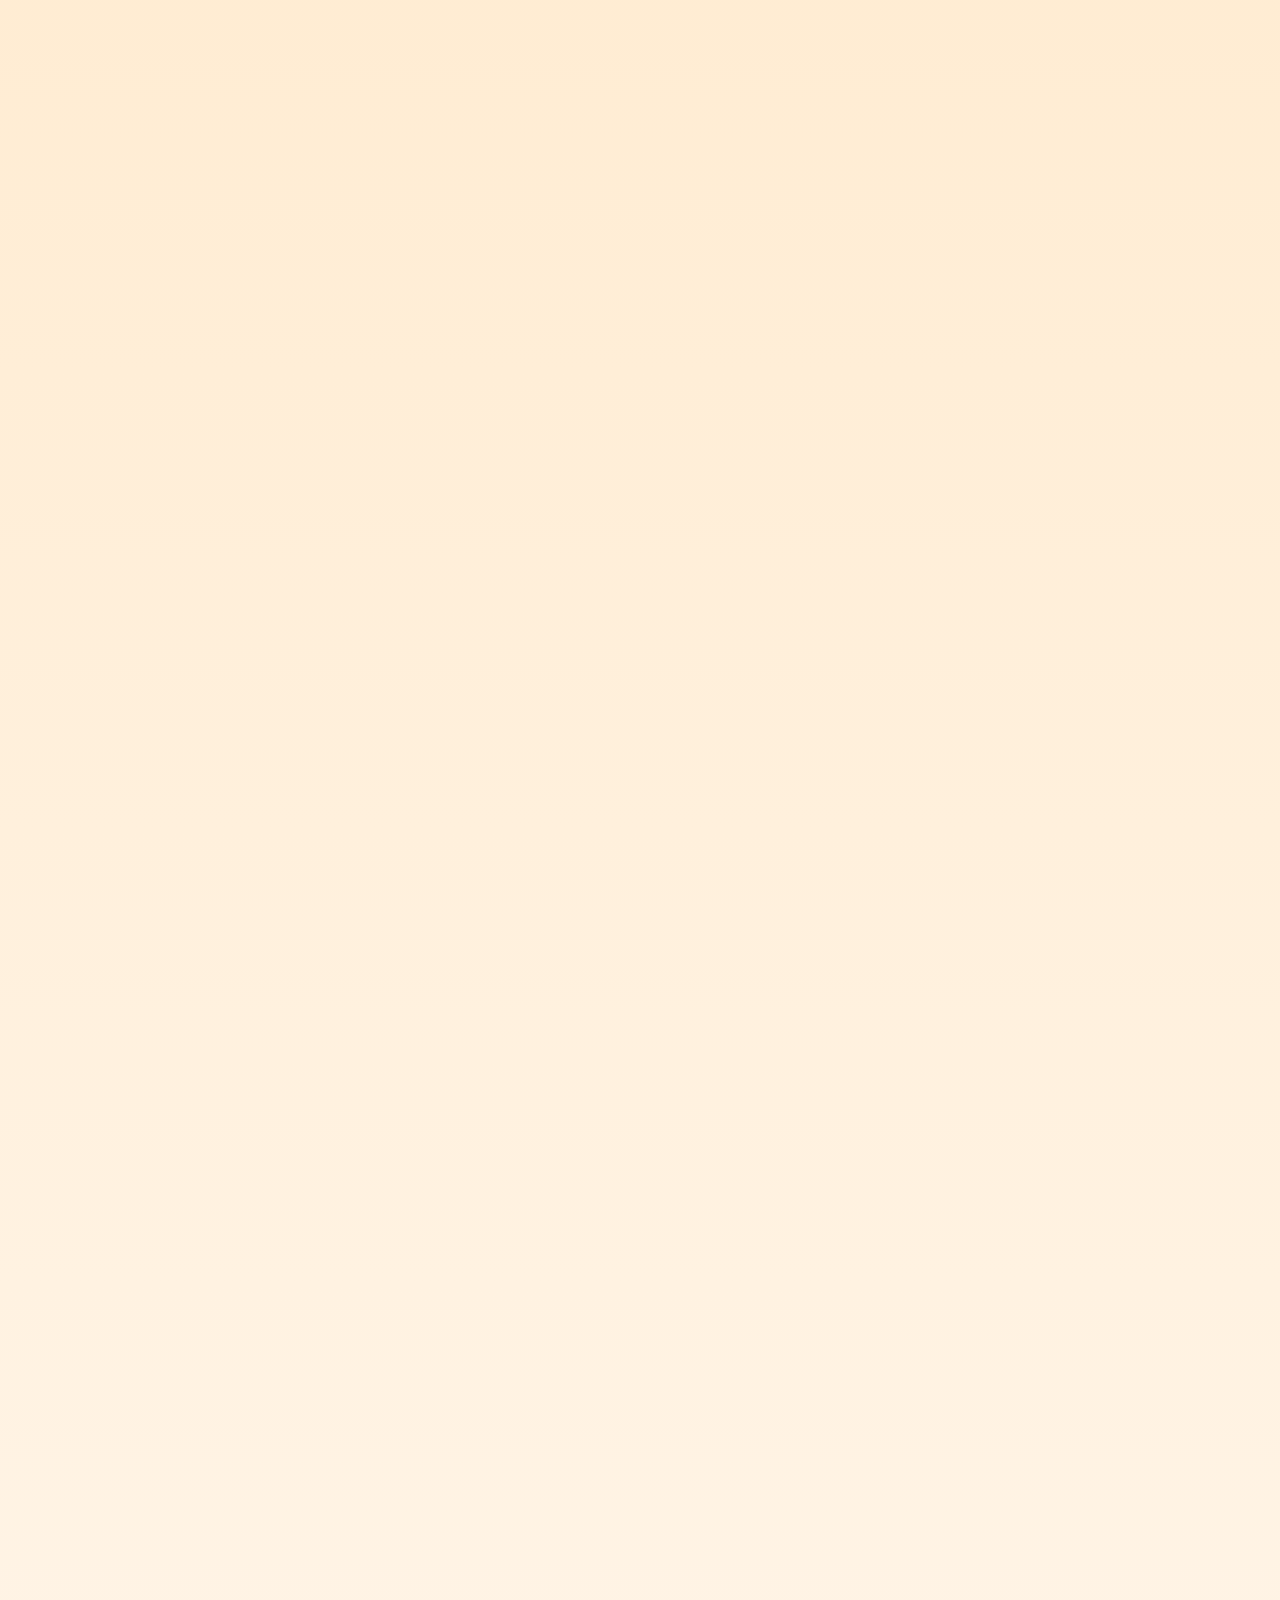
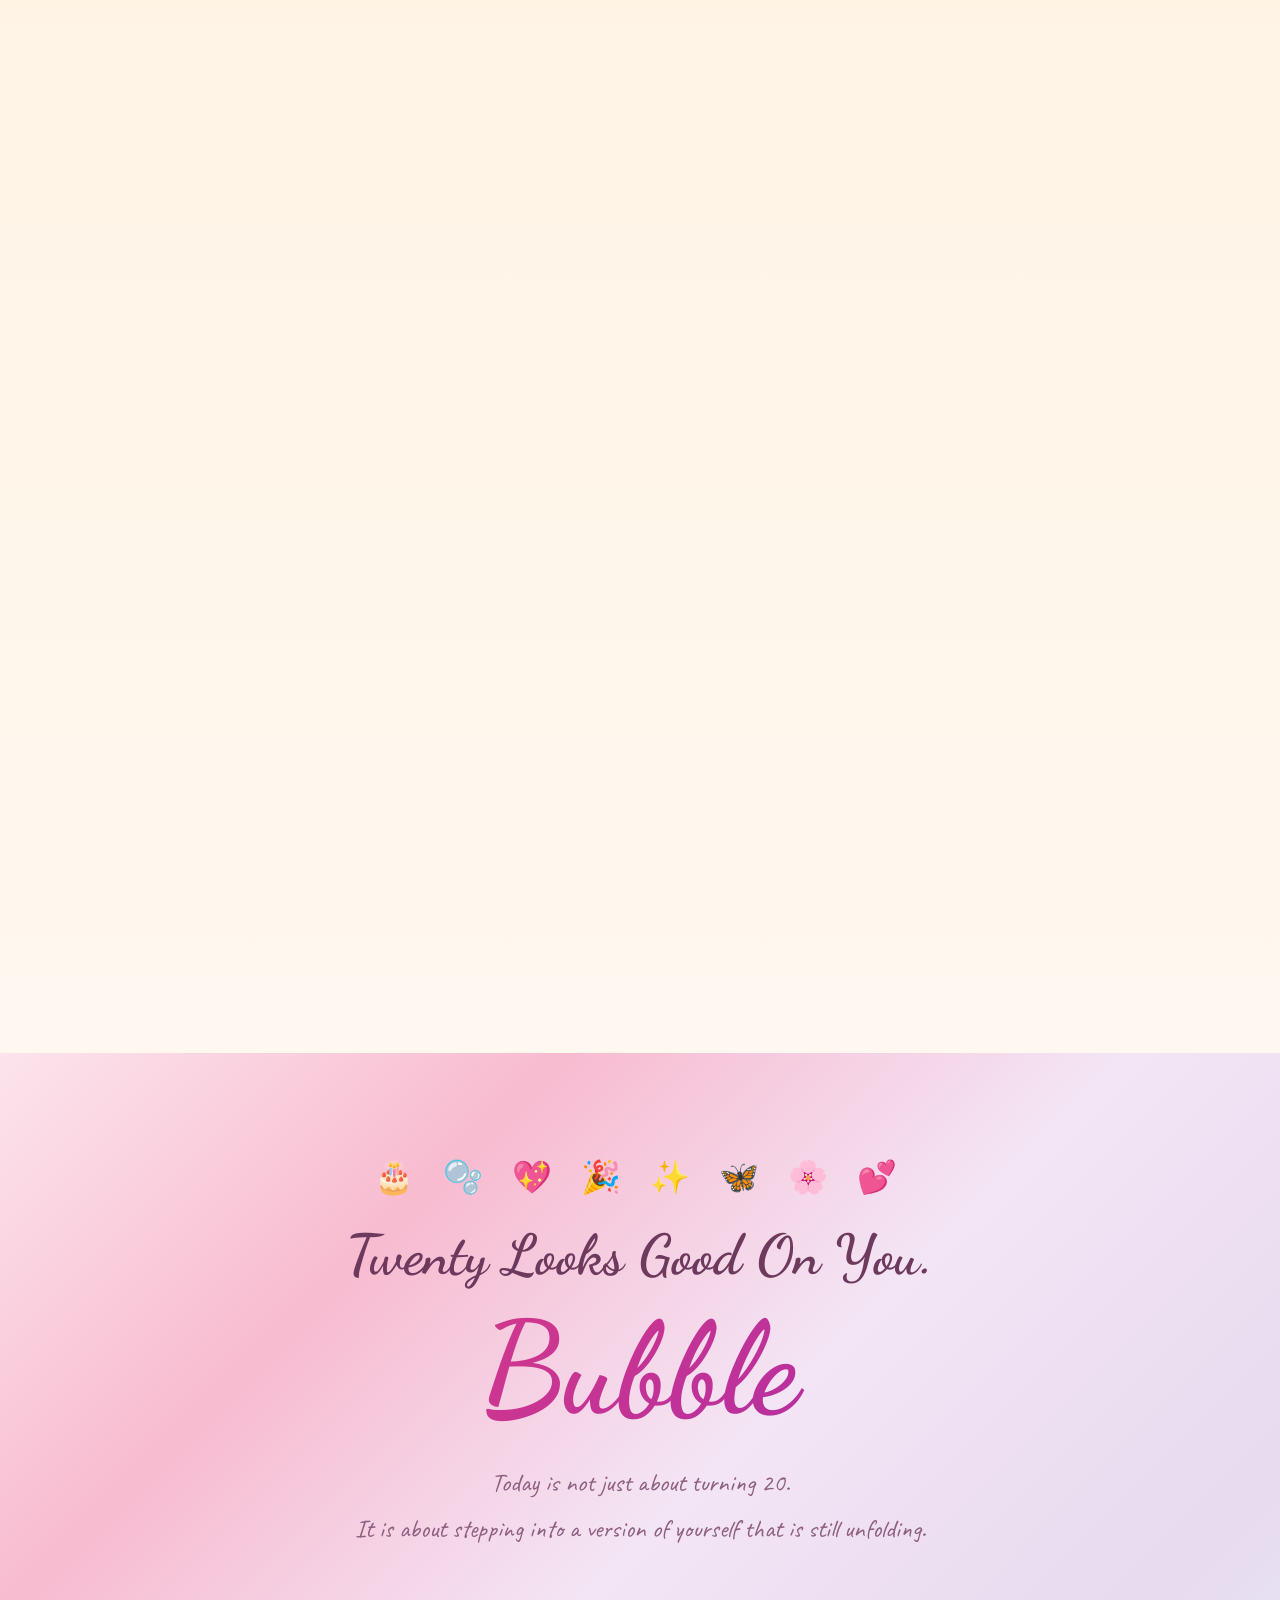
==== commit 0ba58344: "changes" ====
--- a/index.html
+++ b/index.html
@@ -198,7 +198,7 @@
             <p class="section-subtitle">Click on any photo to play song</p>
             <div class="gallery-grid">
                 <!-- Photo 1 -->
-                <div class="gallery-item gi-large" data-song="./blue.mp3" data-caption="This smile feels like home to me 💙">
+                <div class="gallery-item gi-large" data-song="./shy.mp3" data-start="20" data-end="151" data-caption="This smile feels like home to me 💙">
                     <div class="photo-frame">
                         <img src="./1.jpeg" alt="Bubble" loading="lazy">
                         <div class="photo-overlay">
@@ -209,7 +209,7 @@
                     </div>
                 </div>
                 <!-- Photo 2 -->
-                <div class="gallery-item" data-song="./dandelions.mp3" data-caption="That smile that makes my heart skip 💕">
+                <div class="gallery-item" data-song="./those_eyes.mp3" data-start="47" data-end="80" data-caption="Cutest 💕">
                     <div class="photo-frame">
                         <img src="./2.jpg" alt="Bubble" loading="lazy">
                         <div class="photo-overlay">
@@ -242,7 +242,7 @@
                     </div>
                 </div>
                 <!-- Photo 5 -->
-                <div class="gallery-item" data-song="music/song5.mp3" data-caption="Chaluuness and Cuteness at the same time hehe. ">
+                <div class="gallery-item" data-song="ratiyaan.mp3" data-start="86" data-end="160" data-caption="Chaluuness and Cuteness at the same time hehe. ">
                     <div class="photo-frame">
                         <img src="./5.JPG" alt="Bubble" loading="lazy">
                         <div class="photo-overlay">
@@ -264,7 +264,7 @@
                     </div>
                 </div>
                 <!-- Photo 7 -->
-                <div class="gallery-item" data-song="love.mp3" data-caption="This one just feels calm. Like her.">
+                <div class="gallery-item" data-song="dandelions.mp3" data-start="122" data-caption="This one just feels calm. Like her.">
                     <div class="photo-frame">
                         <img src="./7.jpg" alt="Bubble" loading="lazy">
                         <div class="photo-overlay">
@@ -275,7 +275,7 @@
                     </div>
                 </div>
                 <!-- Photo 8 -->
-                <div class="gallery-item gi-wide" data-song="saawariya.mp3" data-caption="Life’s actually nice when she’s around.">
+                <div class="gallery-item gi-wide" data-song="kite.mp3" data-start="79" data-caption="Life’s actually nice when she’s around.">
                     <div class="photo-frame">
                         <img src="./8.jpg" alt="Bubble" loading="lazy">
                         <div class="photo-overlay">
@@ -286,7 +286,7 @@
                     </div>
                 </div>
                 <!-- Photo 9 -->
-                <div class="gallery-item gi-large" data-song="photograph.mp3" data-start="20" data-caption="How am I this lucky?">
+                <div class="gallery-item gi-large" data-song="photograph.mp3" data-caption="How am I this lucky?">
                     <div class="photo-frame">
                         <img src="./9.JPG" alt="Bubble" loading="lazy">
                         <div class="photo-overlay">
@@ -320,7 +320,14 @@
             <p class="lightbox-caption" id="lightboxCaption"></p>
         </div>
     </div>
-    <button onclick="startDream()">A dream from That Day… 💭</button>
+    <div id="dreamOverlay" class="dream-overlay" onclick="nextDreamImage()">
+    <span class="dream-close" onclick="event.stopPropagation(); closeDream();">✕</span>
+    <img id="dreamImage" class="dream-image" />
+    </div>
+
+    <button class="dream-btn" onclick="startDream()">
+    🫧 One Lil Dream it never happened but...
+    </button>
 
     <!-- ============ SECTION 6: STAR WISHES ============ -->
     <section id="stars-section" class="section">
@@ -505,13 +512,13 @@
                             <!-- Replace the text below with your own words -->
                             <!-- ============================================ -->
 
-                            Happy 20th birthday, dear! 🫧
+                            Happyy birthdayy, dear! 🫧
                             <br><br>
-                            It is late, and I am sitting here just thinking. Not doing much else. Just thinking about you, about the fact that today you turn 20, and about how much has happened in what is honestly not that long a time.
+                            It's late, and I'm sitting here just thinking. Not doing much else. Just thinking about you, about the fact that today you turn 20, and about how much has happened in what is honestly not that long a time.
                             <br>
                             I want to write this properly. So I am going to take my time with it.
                             <br>                    
-                            It started on 27 April with just a “hello.”
+                            Well as you know it was there since a very long time just the fact that I could never gather the confidence to initiate, this specific thing btw I had planned to tell you today but you chaluuu ruined the plan. So then it started on 27 April with just a “hello.”
                             <br>                       
                             That sounds simple when I say it like that, but I sat with my phone for a while before I actually sent it. I was nervous in that quiet way where you keep telling yourself it is not a big deal, but your hands are doing something different. I just wanted to talk to you. I did not have a plan beyond that. I just felt like I wanted to know you, and the only way to find out where that could go was to actually say something.
                             <br>                        
@@ -521,15 +528,15 @@
                             <br>                        
                             I think about that sometimes. How much can begin from one small decision to not talk yourself out of something.
                             <br>                        
-                            The conversations grew slowly, then faster. I found myself looking forward to them in a way that was becoming harder to ignore. There was something natural about talking to you that I was not expecting. Not effortless, but comfortable. Like I did not have to adjust myself to be understood. I could just say what I meant and trust it would land the right way.
-                            <br>                        
-                            By 17 May, I already knew how I felt. I knew it was fast. I was aware of that. But I also did not want to sit on something real and pretend it was not there. So I said it. I told you what I felt and left the rest to you. No pressure. No expectations. Just honesty.
-                            <br>                        
-                            You took your time, which made sense. And then on 24 June, you said yes.
-                            <br>                        
-                            I remember that day clearly.
-                            <br>                        
-                            We met for the first time on 7 August. I tried not to overthink it beforehand, which is its own kind of overthinking. But when it actually happened, it felt easier than I imagined. You were exactly who I had been talking to all those months. That might sound obvious, but it is not always obvious until you are standing in front of someone. With you, it just felt right. Like the person I already knew had simply stepped into real life.
+                            The conversations grew slowly, then faster. I found myself looking forward to them in a way that was becoming harder to ignore. There was something natural about talking to you just I expected when saw you the first time. Not effortless, but comfortable. Like I did not have to adjust myself to be understood. I could just say what I meant and trust it would land the right way.
+                            <br>                        
+                            By 17 May, I already knew how I felt. I knew it was fast. I was aware of that. But I also did not want to sit on something real and pretend it was not there as it was there since a very long time. So I said it. I told you what I felt and left the rest to you. No pressure or expectations. Just honesty.
+                            <br>                        
+                            You took your time, which made sense I knew I rushed there too because it's so hard to explain that situation, the feeling I should have given more time to you but then on 24 June, you said yes.
+                            <br>                        
+                            I remember that day clearly it was soo special for me there were butterflies all around that entire night.
+                            <br>                        
+                            The day we met for the first time on 7 August. I tried not to overthink it beforehand, which is its own kind of overthinking. But when it actually happened, it felt easier than I imagined. You were exactly who I had been talking to all those months. That might sound obvious, but it is not always obvious until you are standing in front of someone. With you, it just felt right. Like the person I already knew had simply stepped into real life.
                             <br>                        
                             It has been less than a year. Less than a year since that first hello. And when I sit with all of it, it does not feel small. It feels full. It feels like real time, not something passing by unnoticed.
                             <br>                        
@@ -539,7 +546,7 @@
                             <br>                        
                             There are things about you that I notice, and I do not always say them out loud, so let me say some of them here.
                             <br>                        
-                            Your smile. I am not going to over describe it. I will just say it changes the mood of whatever moment it appears in. It makes things warmer.
+                            Your smile. I am not going to over describe it. I will just say it changes the mood of whatever moment it appears in. It makes things warmer, moments lighter.
                             <br>                        
                             The way you are curious about things. You ask questions because you actually want to understand. You go a little deeper instead of staying at the surface. That is something I genuinely admire.
                             <br>                        
@@ -674,23 +681,17 @@
         </a>
     </nav>
 
-    <!-- Music Toggle -->
+    <!-- Music Toggle
     <button class="music-toggle" id="musicToggle" title="Toggle Background Music">
         <span class="music-icon">🎵</span>
         <span class="music-bars">
             <span></span><span></span><span></span>
         </span>
-    </button>
-    <div id="dreamOverlay" class="dream-overlay">
-    <div class="dream-content">
-        <img id="dreamImage" src="./img1.png">
-        <p class="dream-text">Maybe it never happened… but it felt real.</p>
-    </div>
-</div>
+    </button> -->
 
     <script src="script.js"></script>
     <audio id="blowSound" src="sounds/blow.mp3" preload="auto"></audio>
-    <audio id="confettiSound" src="sounds/confetti.mp3" preload="auto"></audio>
+    <audio id="confettiSound" src="./dragon-studio-bubble-pop-406640.mp3" preload="auto"></audio>
     <script src="https://cdn.jsdelivr.net/npm/canvas-confetti@1.6.0/dist/confetti.browser.min.js"></script>
 </body>
 </html>
--- a/style.css
+++ b/style.css
@@ -2059,4 +2059,48 @@
 #bubble-button:hover {
   transform: scale(1.1);
   background: rgba(255,255,255,0.1);
+}
+
+.dream-overlay {
+    position: fixed;
+    inset: 0;
+    background: rgba(0,0,0,0.85);
+    display: none;
+    align-items: center;
+    justify-content: center;
+    z-index: 9999;
+    transition: opacity 0.5s ease;
+}
+
+.dream-overlay.active {
+    opacity: 1;
+}
+
+.dream-image {
+    max-width: 85%;
+    max-height: 85%;
+    border-radius: 20px;
+    transition: opacity 0.4s ease;
+}
+
+.dream-close {
+    position: absolute;
+    top: 20px;
+    right: 30px;
+    font-size: 28px;
+    color: white;
+    cursor: pointer;
+}
+.dream-btn {
+    background: #ffb6d9;
+    border: none;
+    padding: 14px 28px;
+    border-radius: 30px;
+    font-size: 16px;
+    cursor: pointer;
+    transition: 0.3s ease;
+}
+
+.dream-btn:hover {
+    transform: scale(1.05);
 }
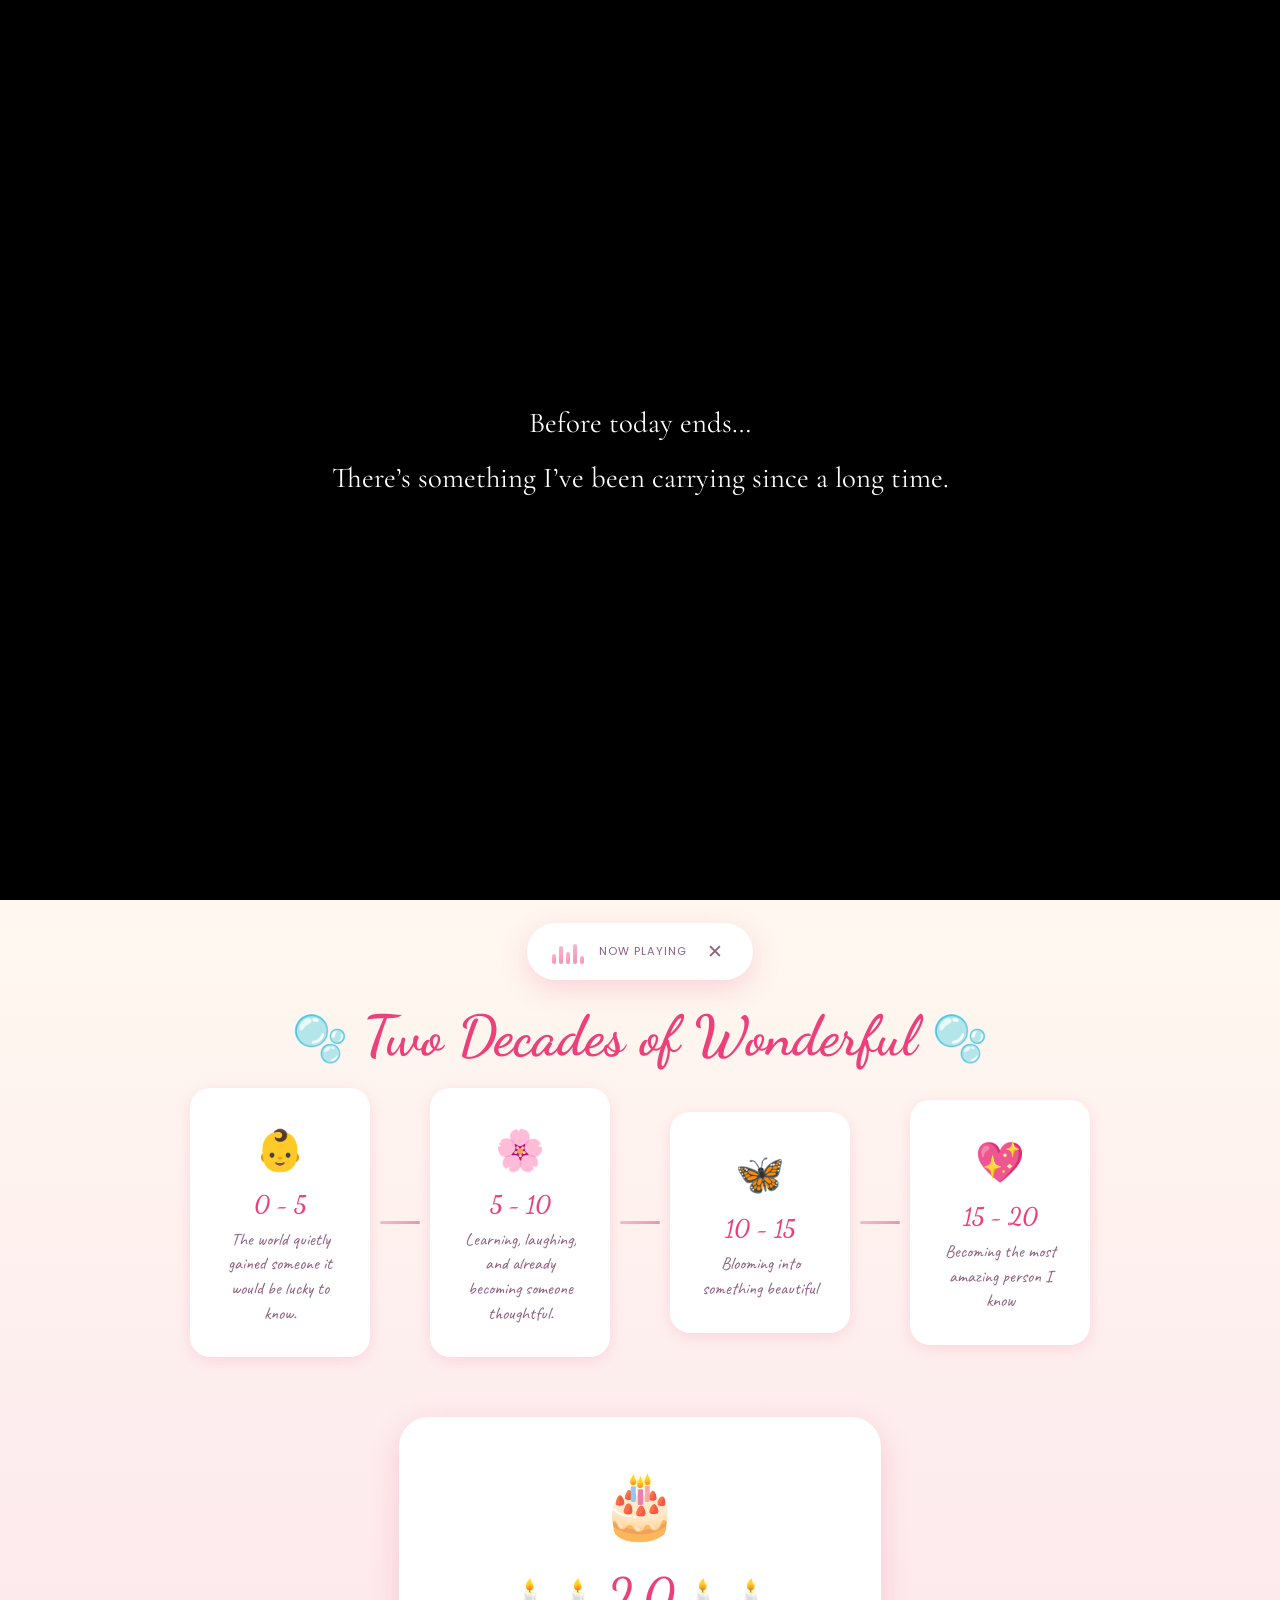
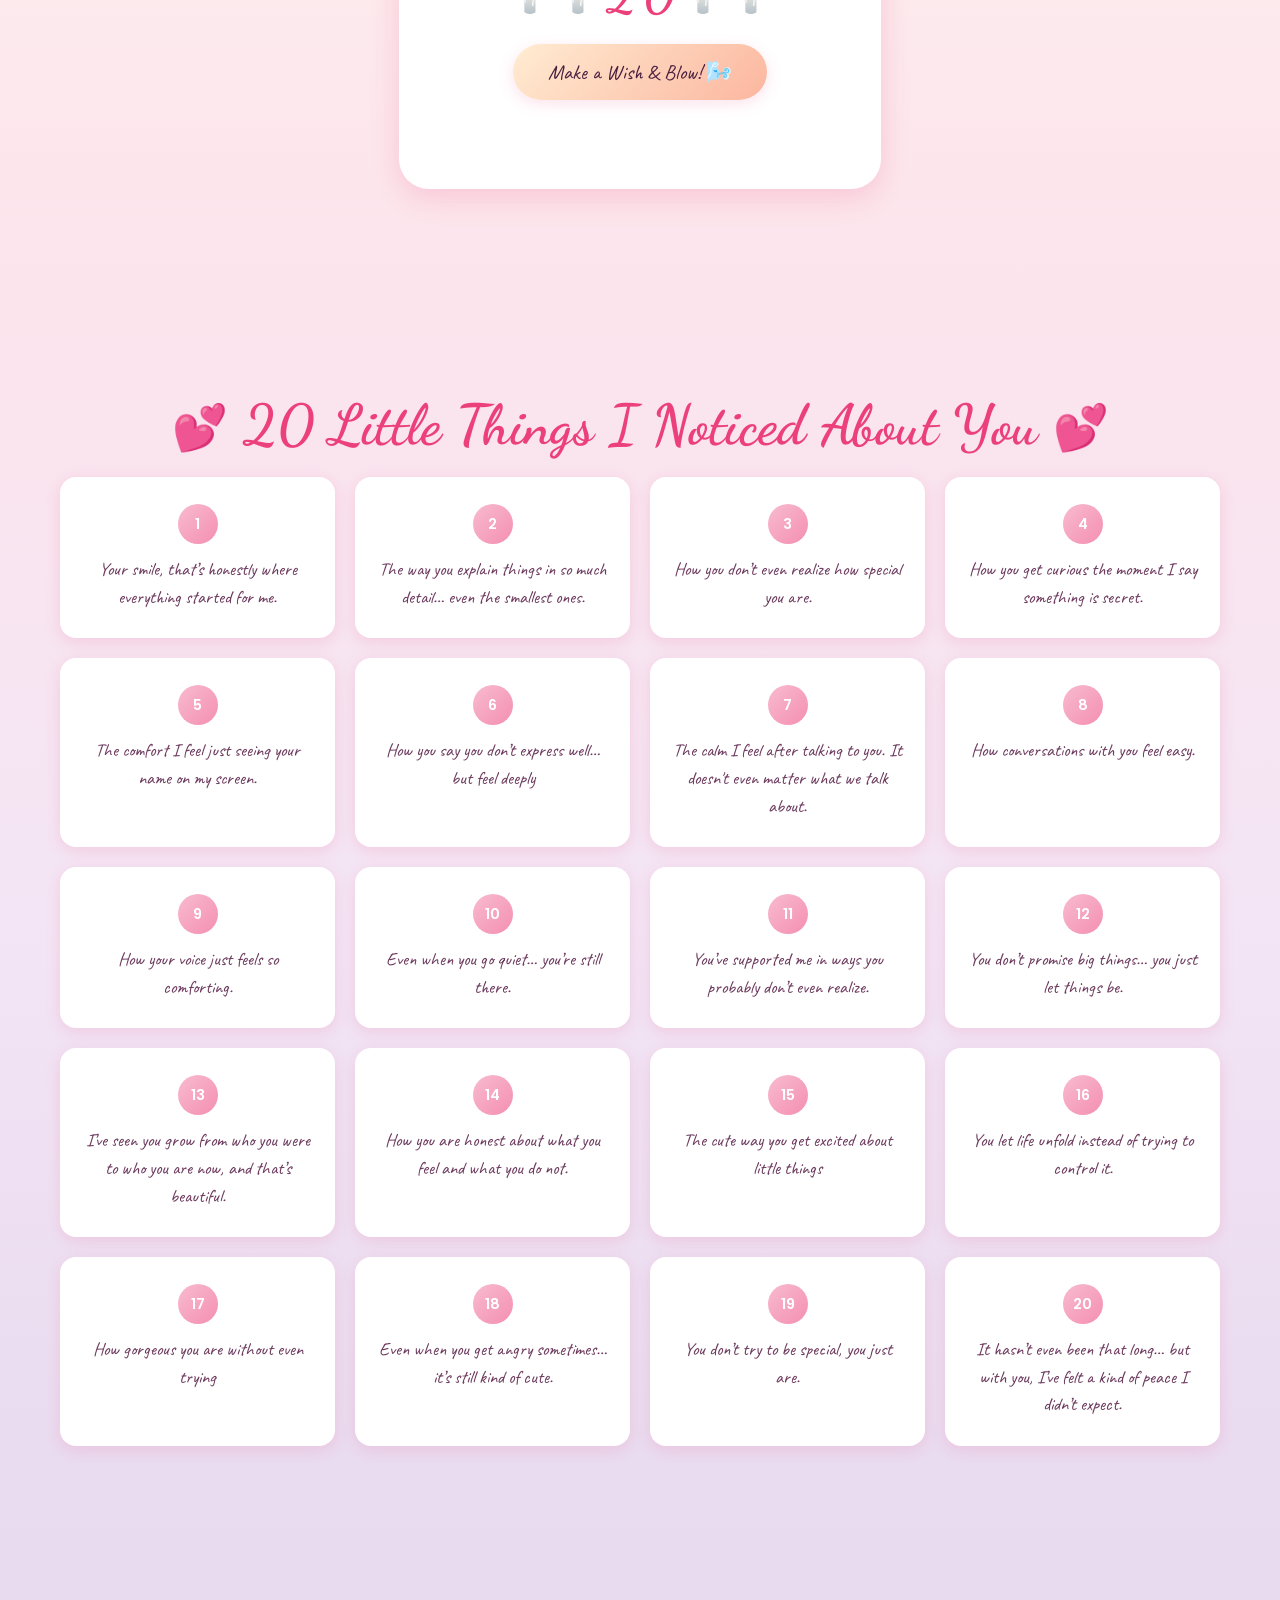
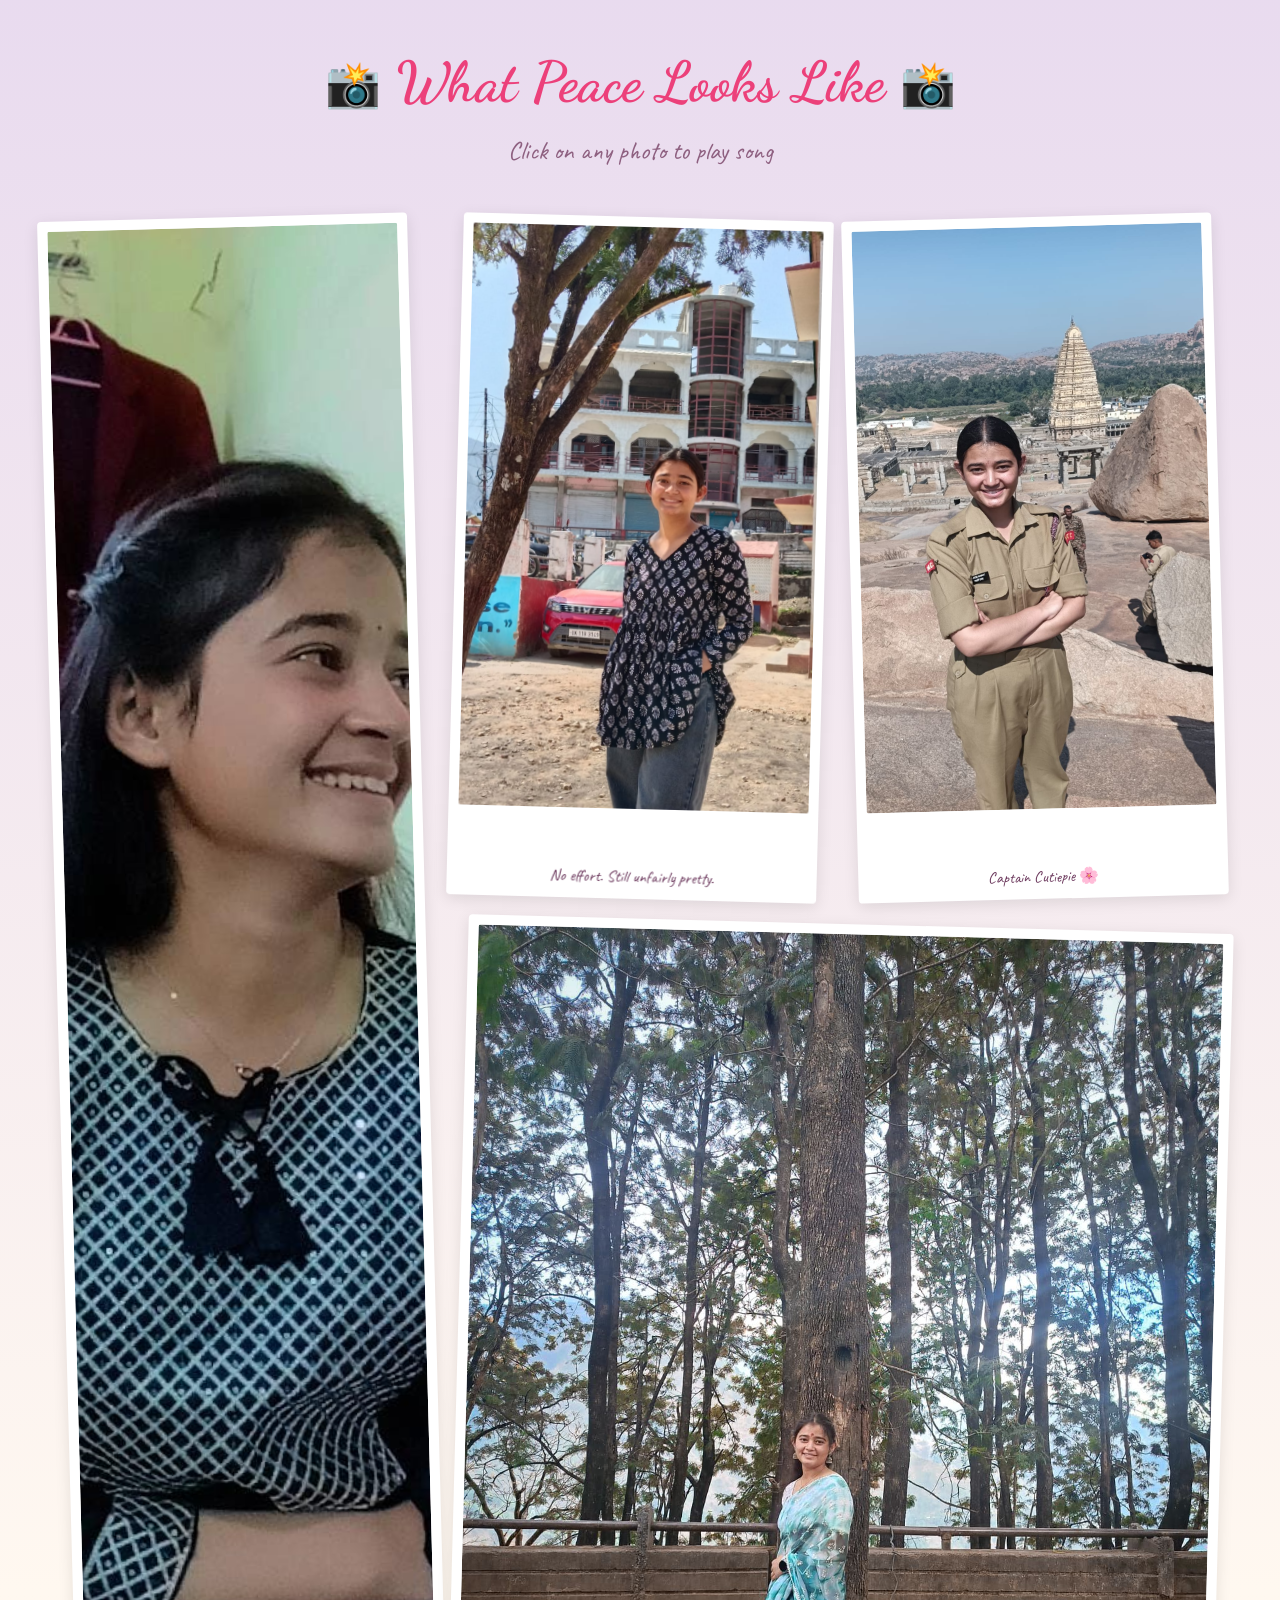
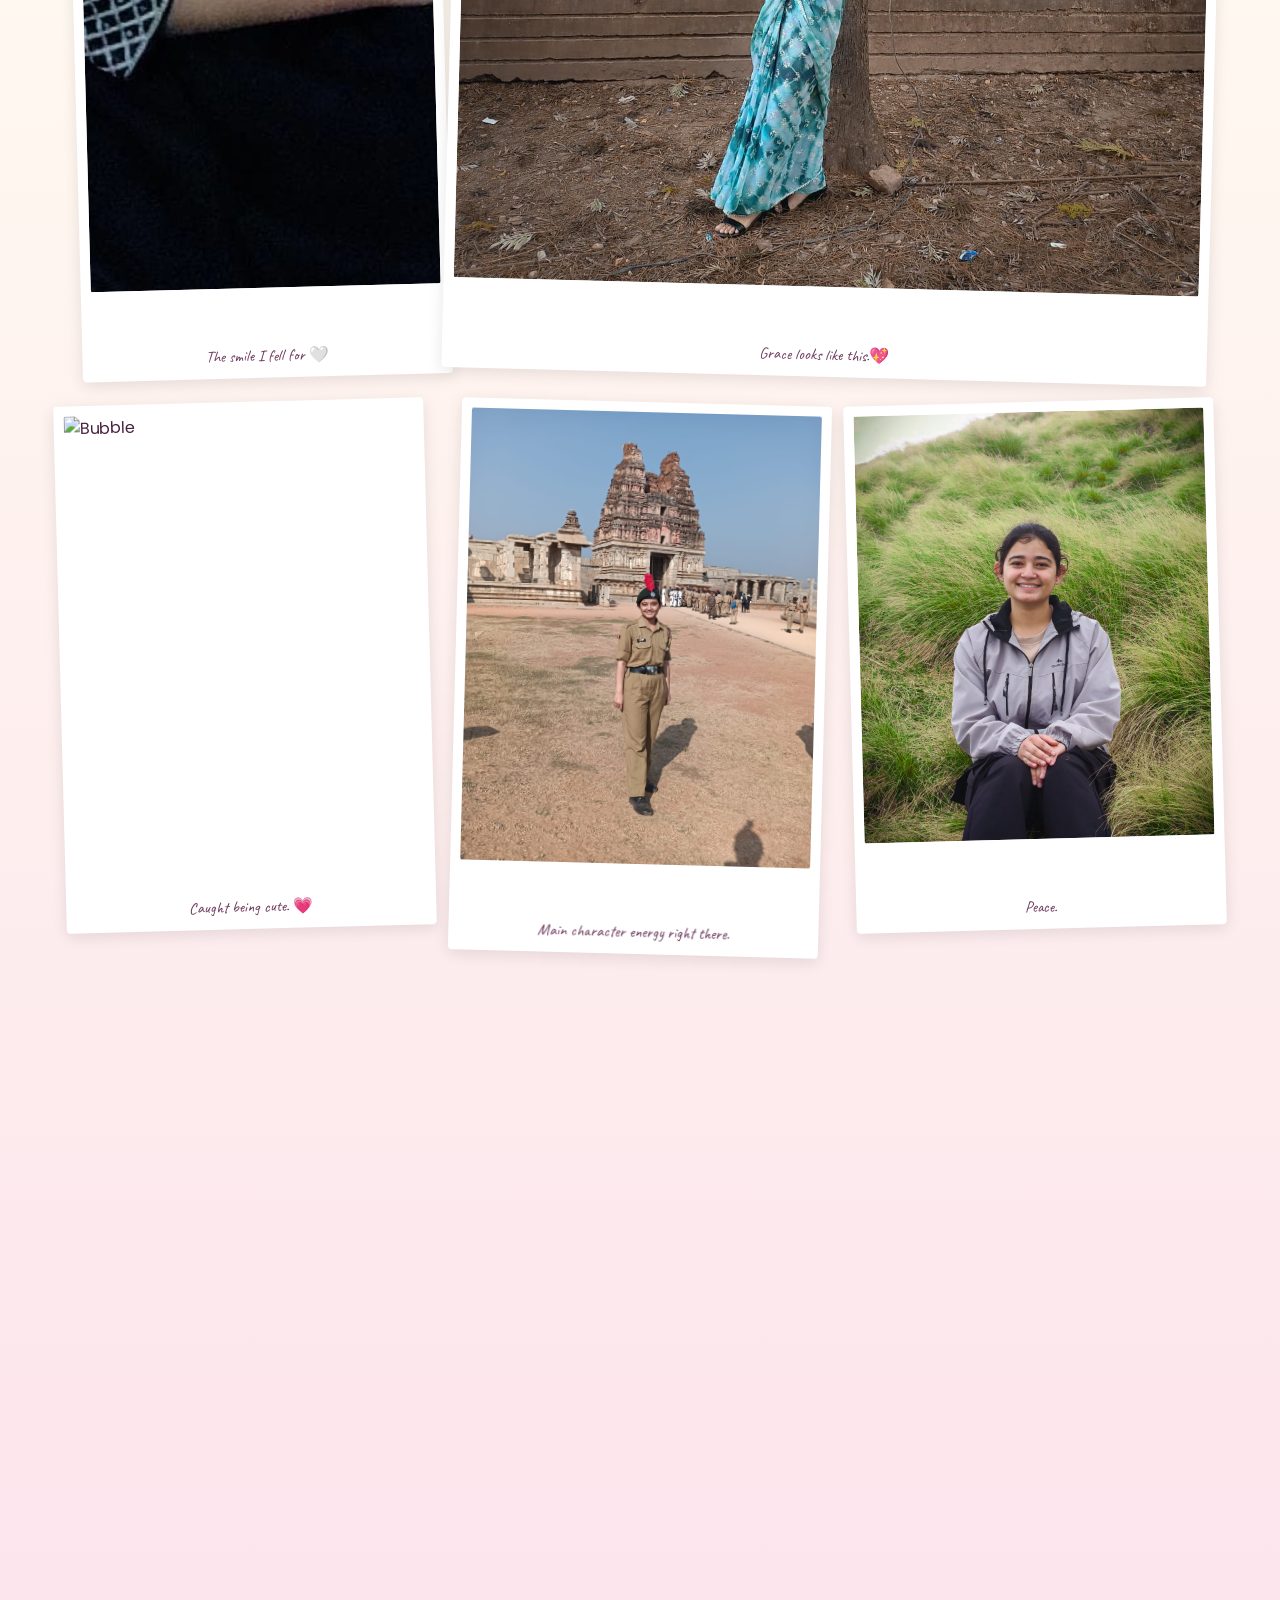
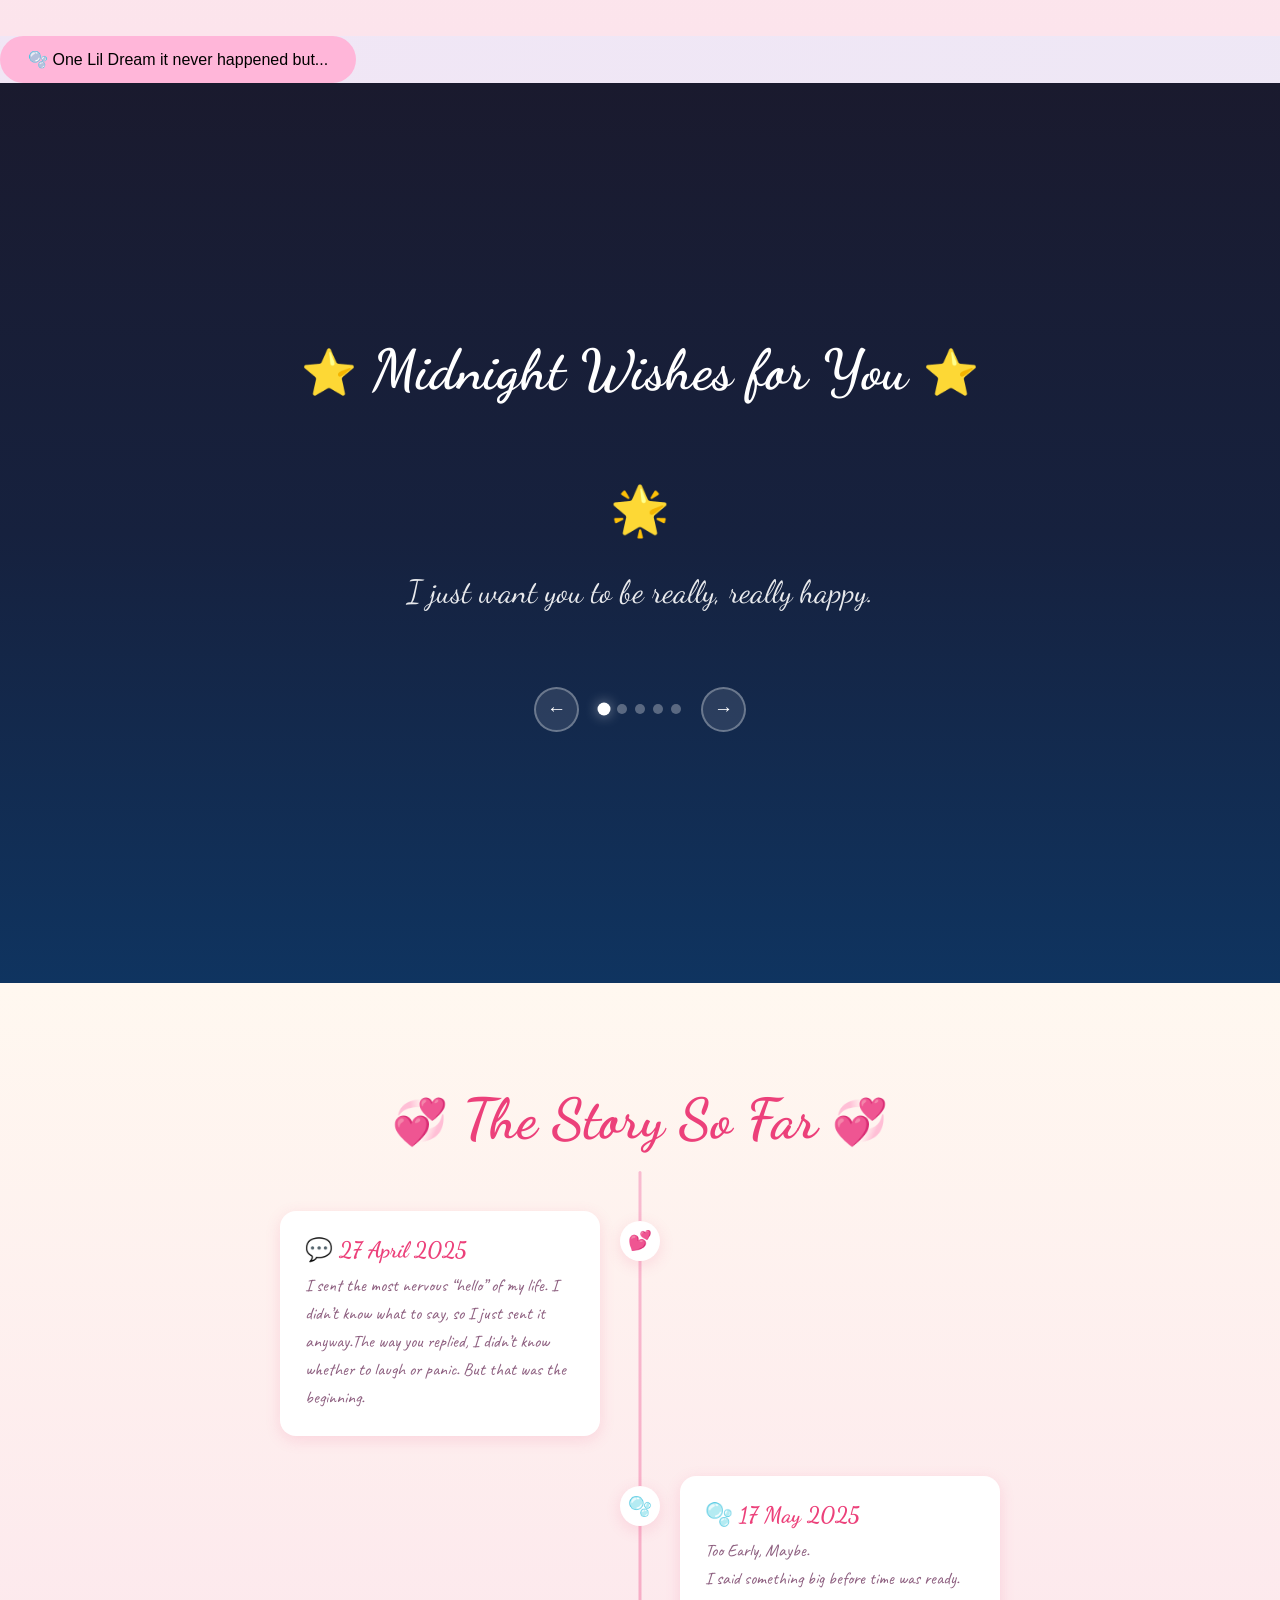
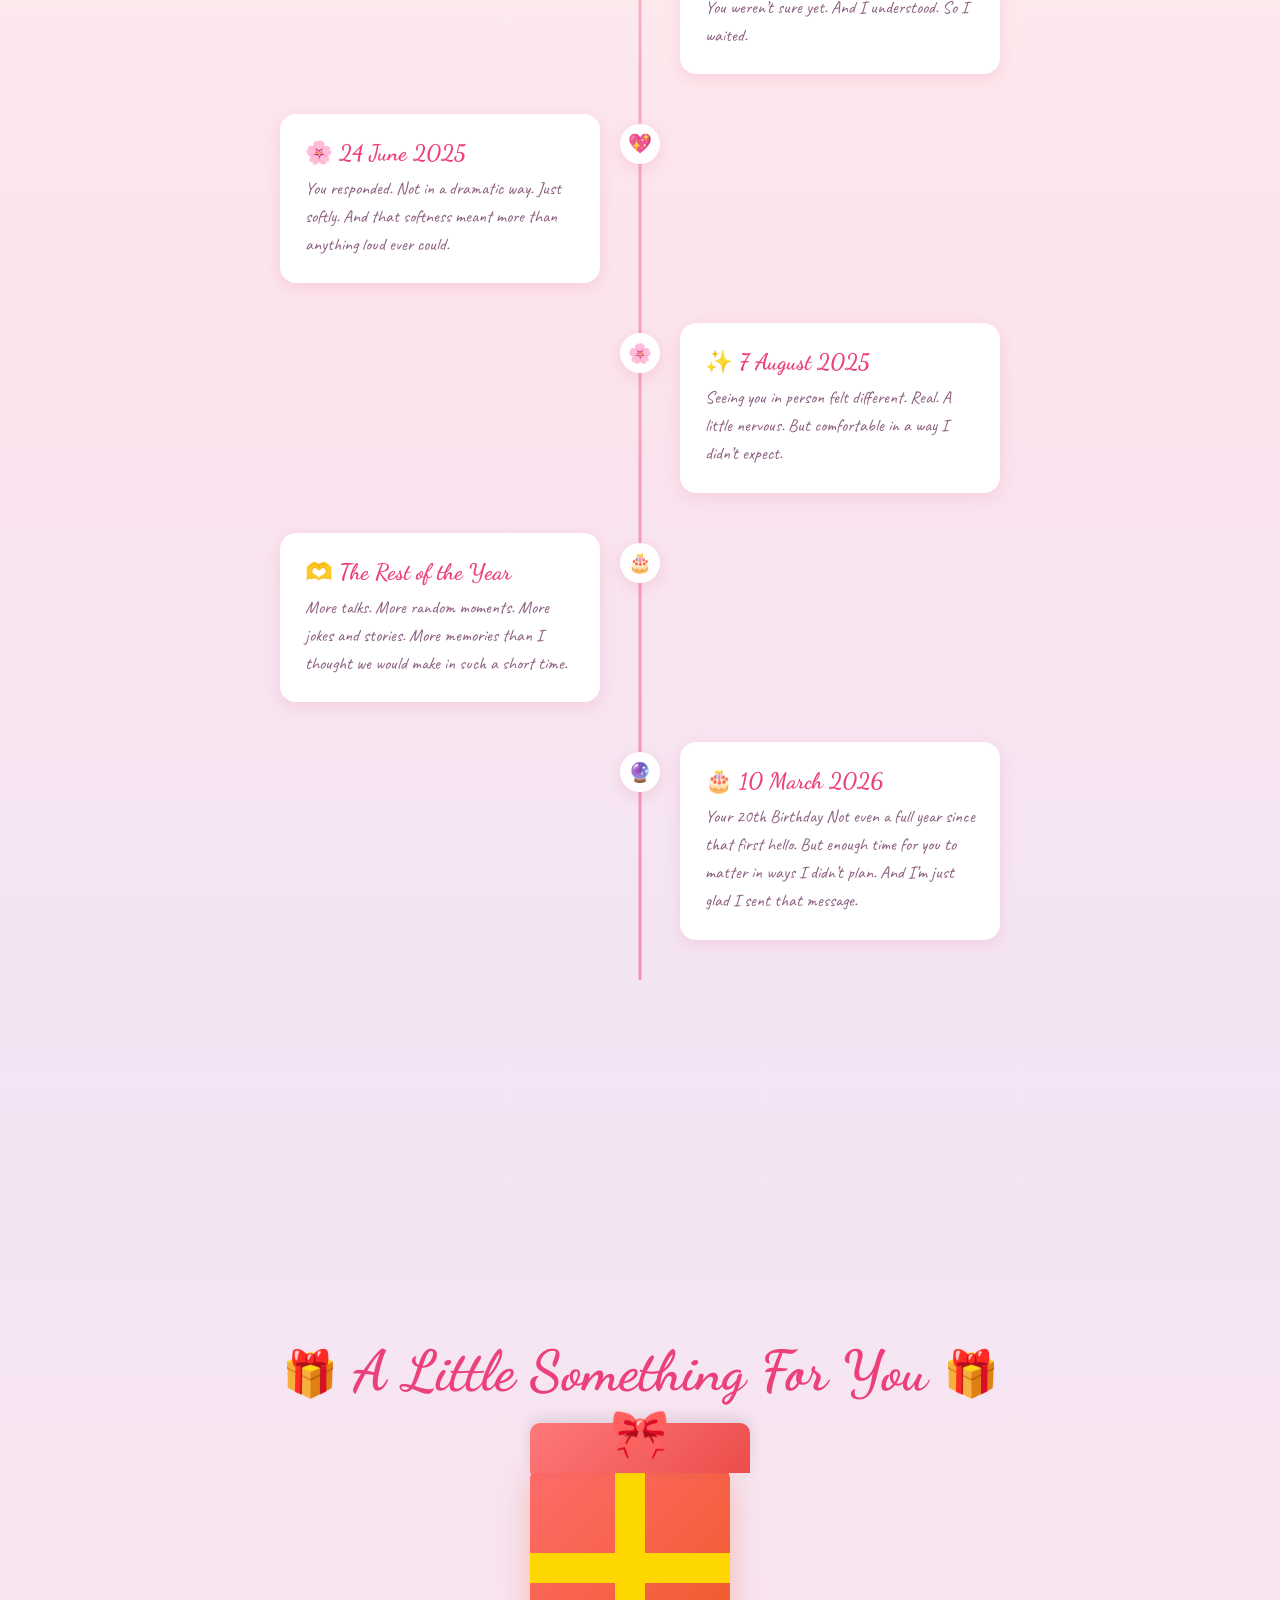
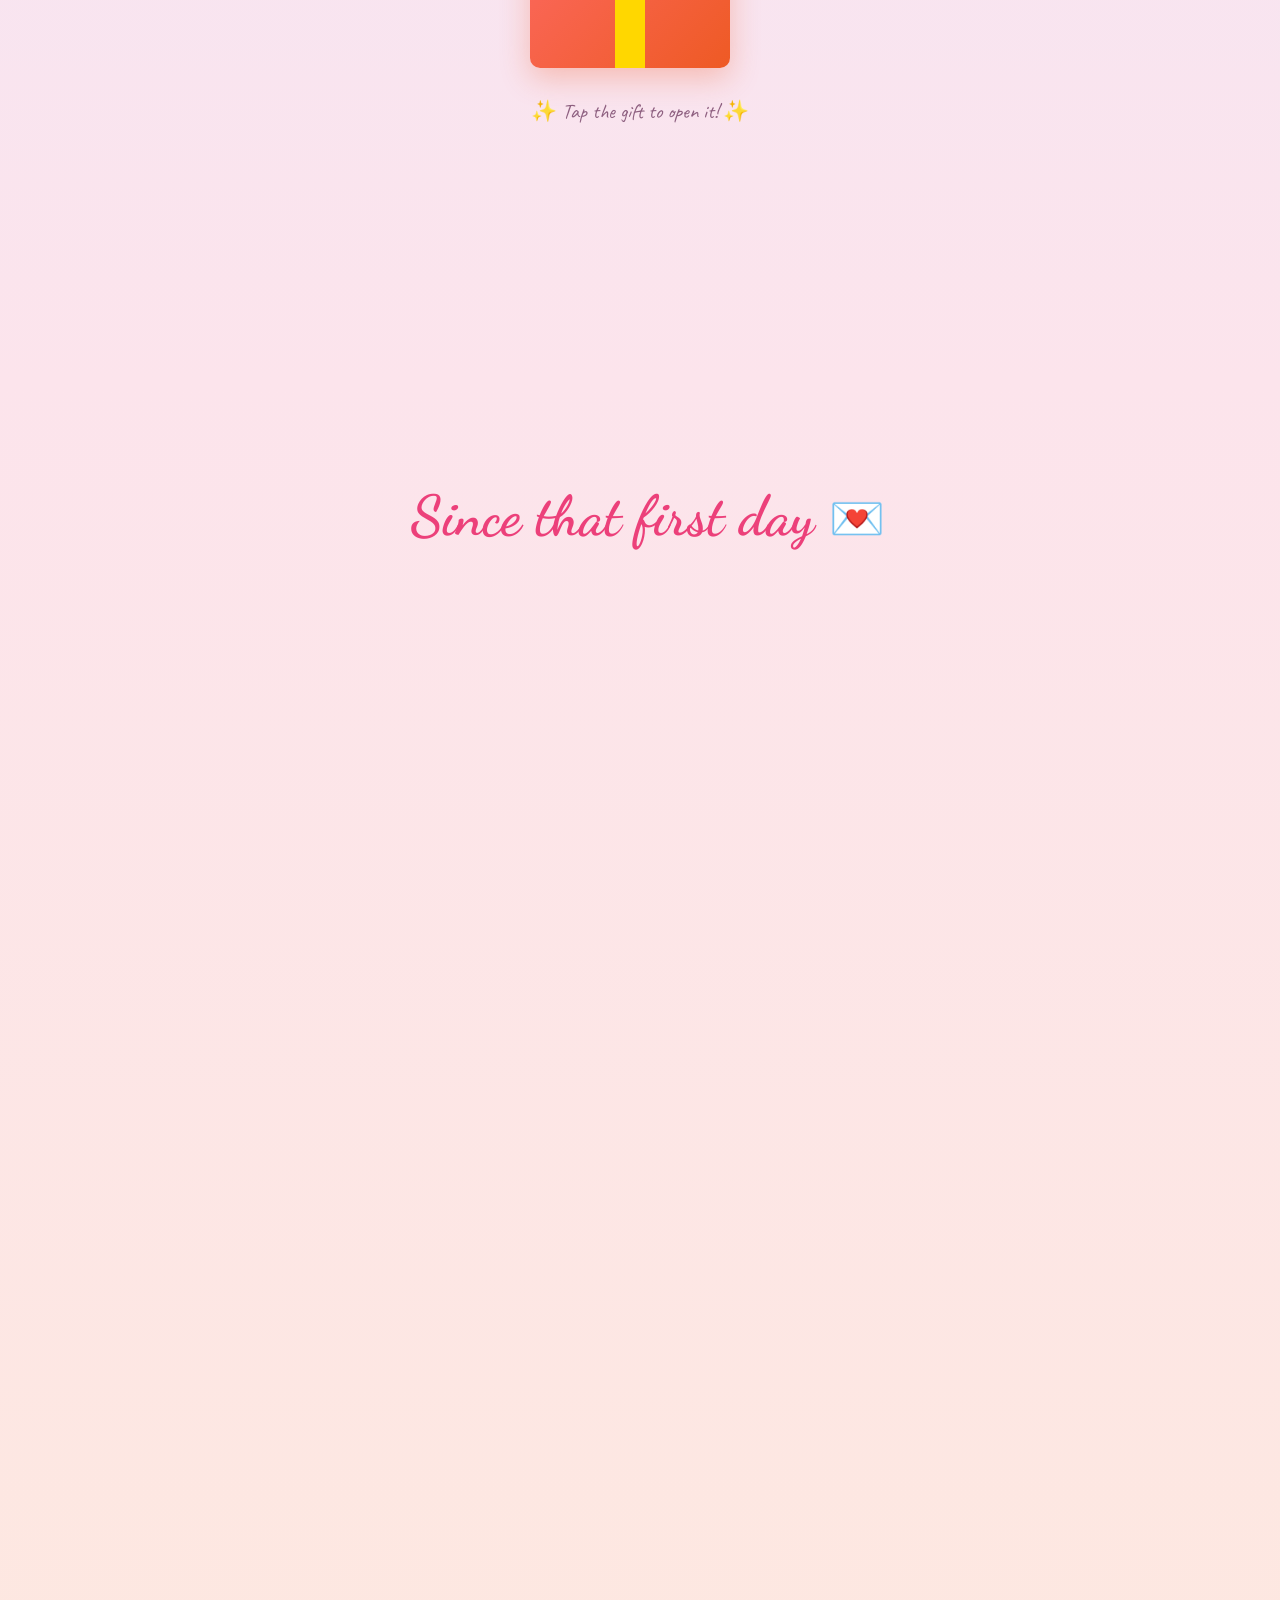
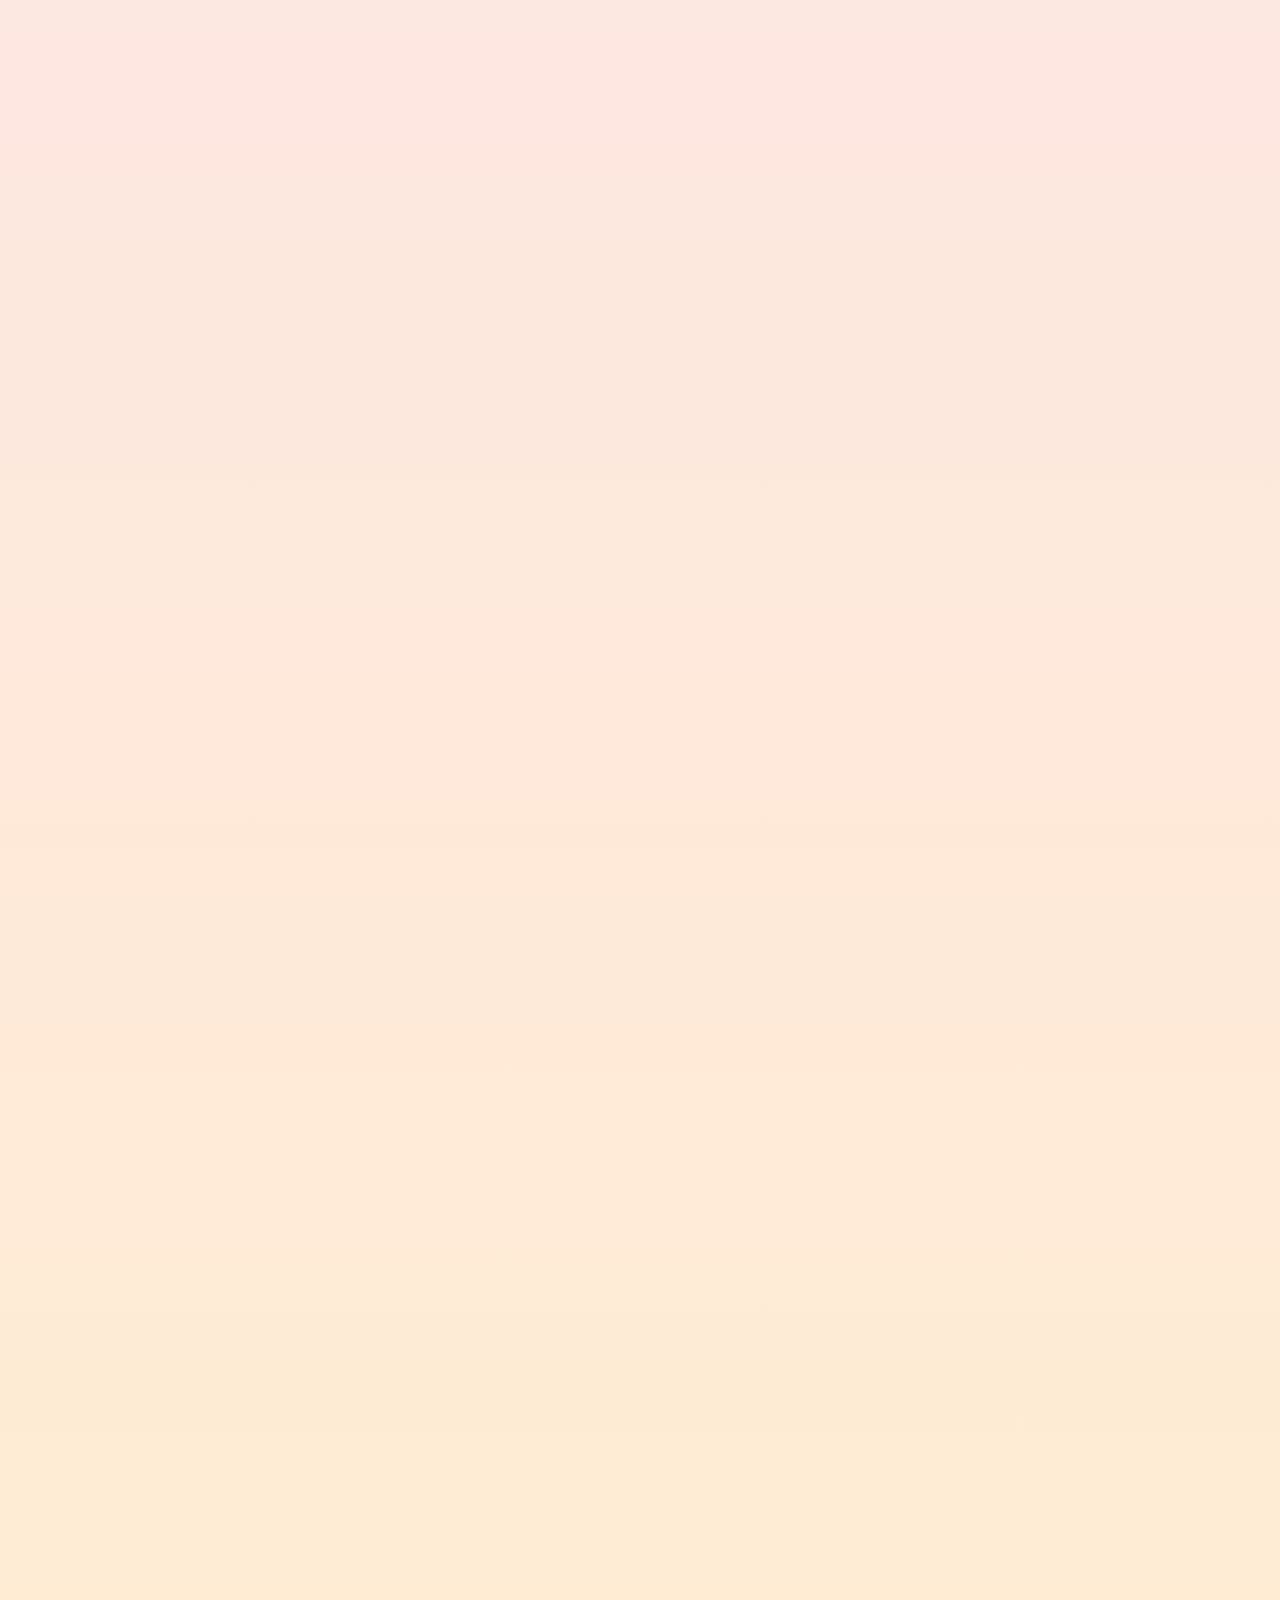
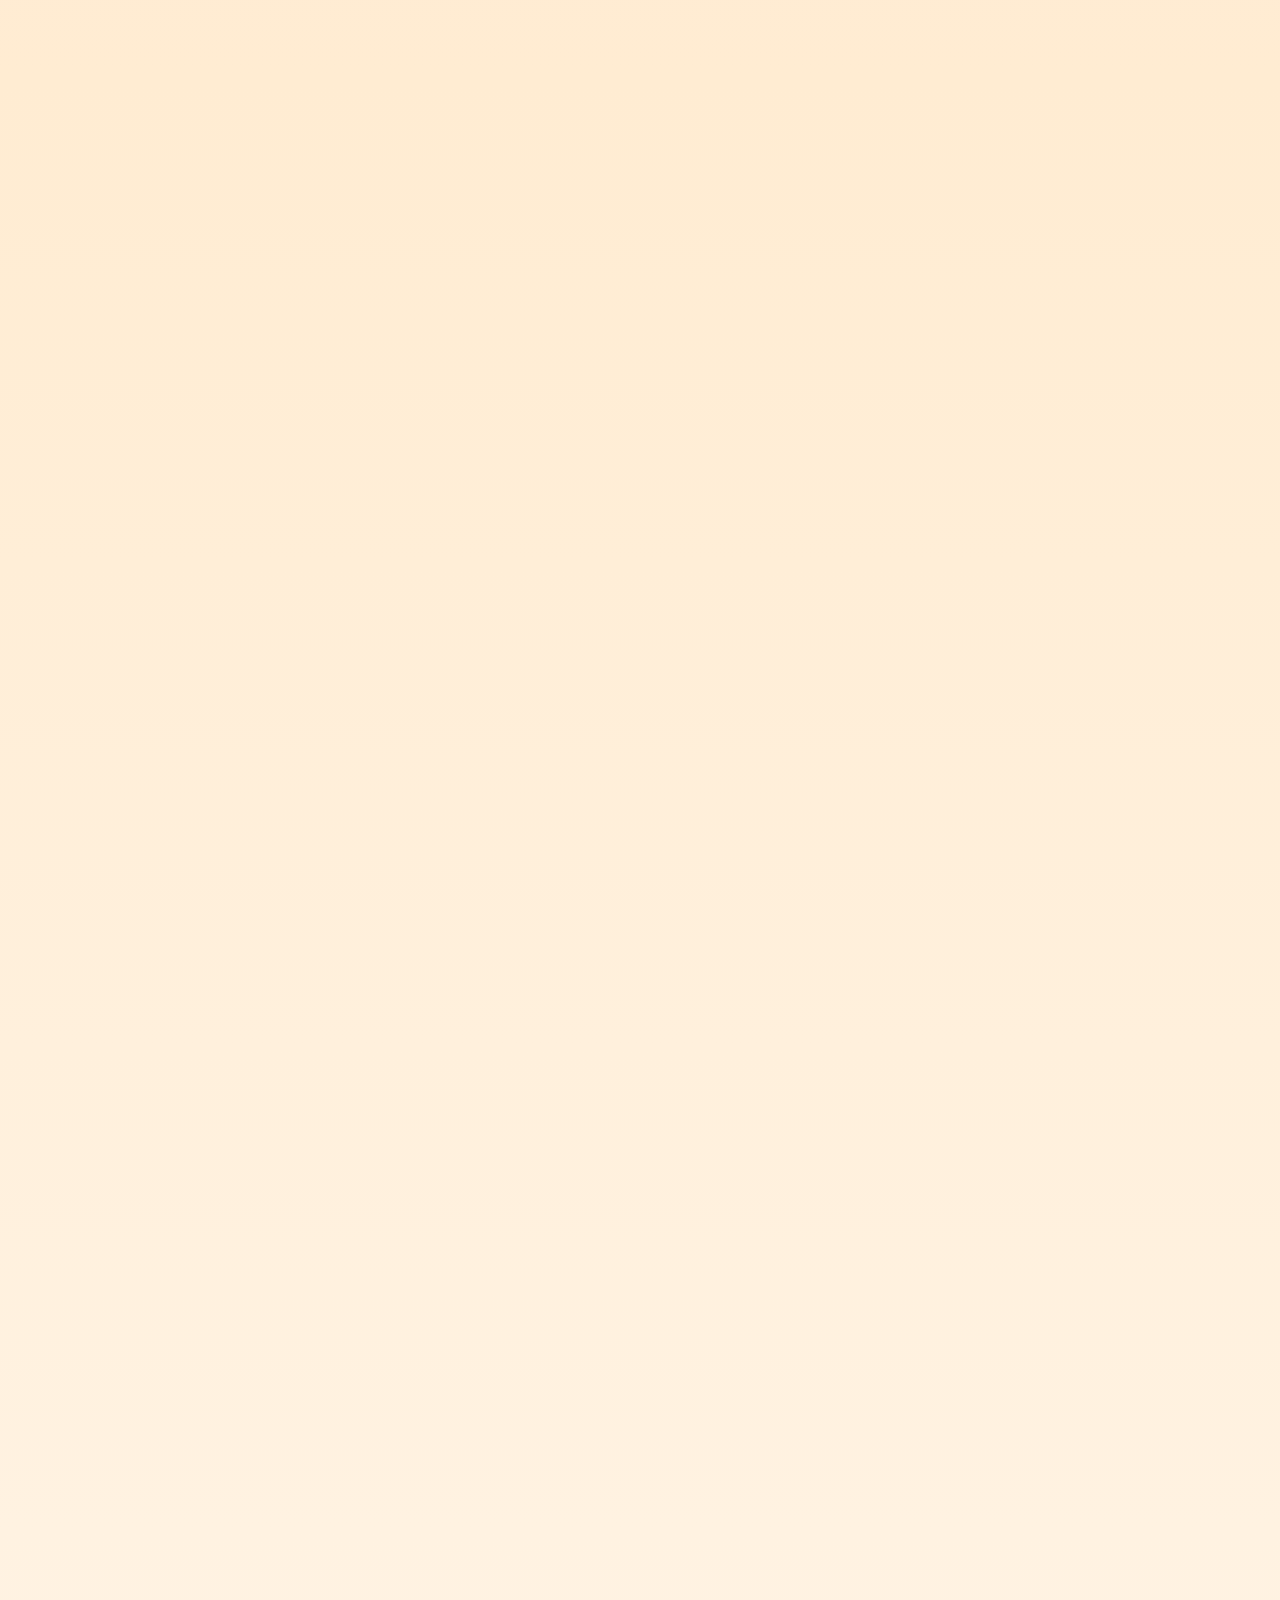
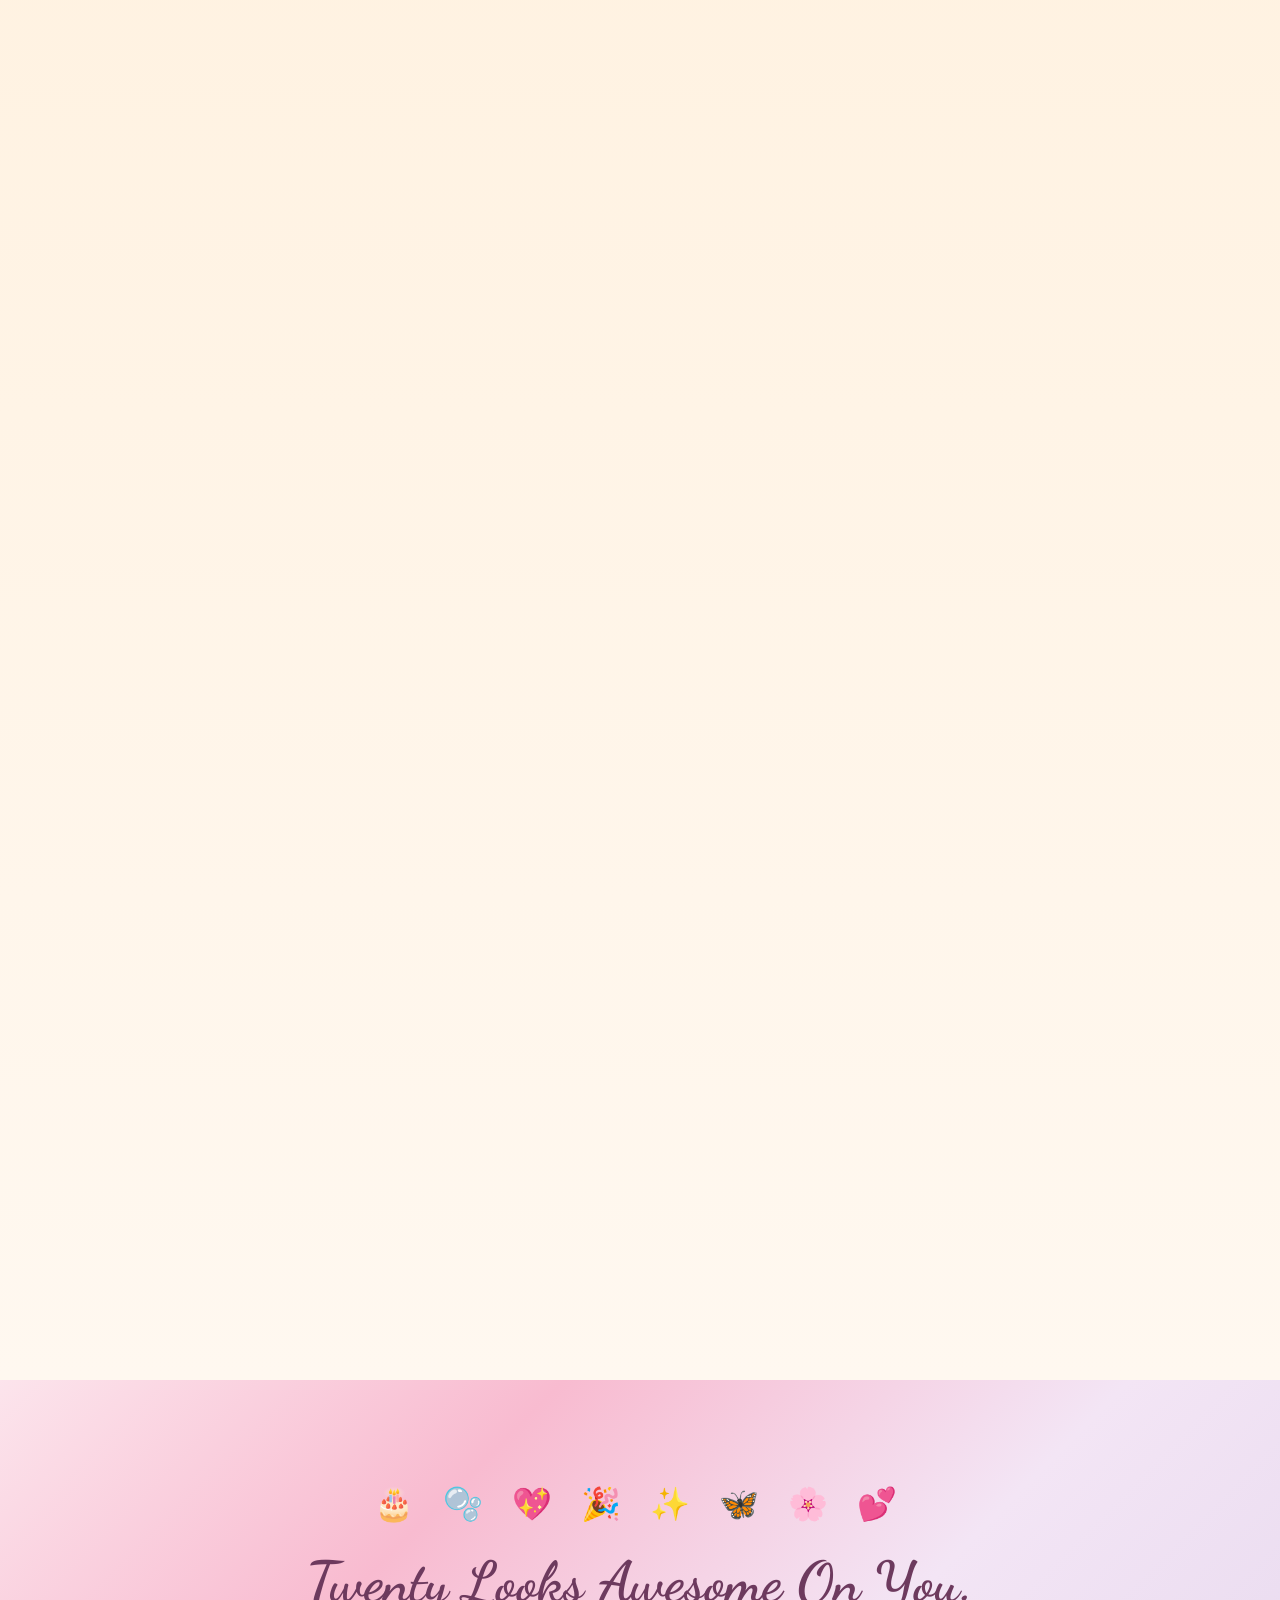
==== commit 8e690580: "Minor changes" ====
--- a/index.html
+++ b/index.html
@@ -422,7 +422,7 @@
                         <h3>🫶 The Rest of the Year</h3>
                         <p>More talks.
                         More random moments.
-                        More inside jokes.
+                        More jokes and stories.
                         More memories than I thought we would make in such a short time.</p>
                     </div>
                 </div>
@@ -470,13 +470,13 @@
                             Thank you for the conversations,
                             for the calm,
                             for the way you are without even trying.
-                            You don’t even realize how special you are sometimes.
+                            You don’t even realize how special you are;
                             But I hope this year shows you.
                             <br><br>
                             Here’s to 20
                             and all the light you carry into it ✨
                             <br>
-                            I’m really glad I sent that message that day and I’m happy I get to know you.
+                            I’m really glad I sent that message that day and I’m really happy I get to know you.
                         </p>
                     </div>
                 </div>
@@ -514,13 +514,15 @@
 
                             Happyy birthdayy, dear! 🫧
                             <br><br>
-                            It's late, and I'm sitting here just thinking. Not doing much else. Just thinking about you, about the fact that today you turn 20, and about how much has happened in what is honestly not that long a time.
+                            It's late, and I'm sitting here just thinking. Not doing much else. Just thinking about you, about the fact that today is such a special day, and about how much has happened in what is honestly not that long a time.
                             <br>
                             I want to write this properly. So I am going to take my time with it.
                             <br>                    
-                            Well as you know it was there since a very long time just the fact that I could never gather the confidence to initiate, this specific thing btw I had planned to tell you today but you chaluuu ruined the plan. So then it started on 27 April with just a “hello.”
+                            Well as you know it was there since a very long time just the fact that I could never gather the confidence to initiate, this specific thing btw I had planned to tell you today but you chaluuu didn't let that happen so i spilled the secret way before today. I don't know how i did that but as I had told vaishnavi about that and somehow I got the courage and then it started on 27 April with just a “hello.”
                             <br>                       
-                            That sounds simple when I say it like that, but I sat with my phone for a while before I actually sent it. I was nervous in that quiet way where you keep telling yourself it is not a big deal, but your hands are doing something different. I just wanted to talk to you. I did not have a plan beyond that. I just felt like I wanted to know you, and the only way to find out where that could go was to actually say something.
+                            That sounds simple when I say it like that, but I sat with my phone for a while before I actually sent it. I was nervous in that quiet way where you keep telling yourself it is not a big deal, but your hands are doing something different.
+                            <br>
+                            I didn't know how to or what to talk about and as i've already told you that there was such strange feeling of knowing you just since the first glance but i kept it within me for a very long time as i always thought this couldn't be possible or this isn't the right time. I just wanted to talk to you. I did not have a plan beyond that. I just felt like I wanted to know you, and the only way to find out where that could go was to actually say something.
                             <br>                        
                             So I did.
                             <br>                        
@@ -586,11 +588,11 @@
                             <br>                        
                             And I want you, at some point in your twenties, to look at yourself and realize you were stronger and more capable all along.
                             <br>                        
-                            Less than a year ago, I was sitting with my phone deciding whether to send one word to someone I barely knew.
+                            Less than a year ago, I was sitting with my phone deciding whether to send one word to someone I wished to talk to.
                             <br><br>
                             I am glad I sent it.
                             <br>
-                            And I am glad it was you on the other side of that hello.
+                            And I am glad it was you.
                             <br><br>
                             Happy 20th, Bubble.
                             <br>
@@ -625,7 +627,7 @@
                 <div class="finale-emojis">
                     🎂 🫧 💖 🎉 ✨ 🦋 🌸 💕
                 </div>
-                <h2 class="finale-title">Twenty Looks Good On You.</h2>
+                <h2 class="finale-title">Twenty Looks Awesome On You.</h2>
                 <h3 class="finale-name">Bubble</h3>
                 <p class="finale-message">
                     Today is not just about turning 20.
@@ -637,7 +639,7 @@
                     I hope it feels like growth without losing your softness.
                     <br><br>
                     You matter more than you realize.
-                    And I am really glad it is you on the other side of that first hello. 🫧
+                    And I am really glad I get to know you. 🫧
                 </p>
                 <button class="confetti-btn" id="confettiBtn">
                     🎉 Launch Birthday Confetti! 🎉
--- a/style.css
+++ b/style.css
@@ -1504,7 +1504,7 @@
 
 .letter-signature {
     font-family: var(--font-signature);
-    font-size: 2.5rem;
+    font-size: 2rem;
     color: var(--pink-dark);
     display: block;
     margin-top: 5px;
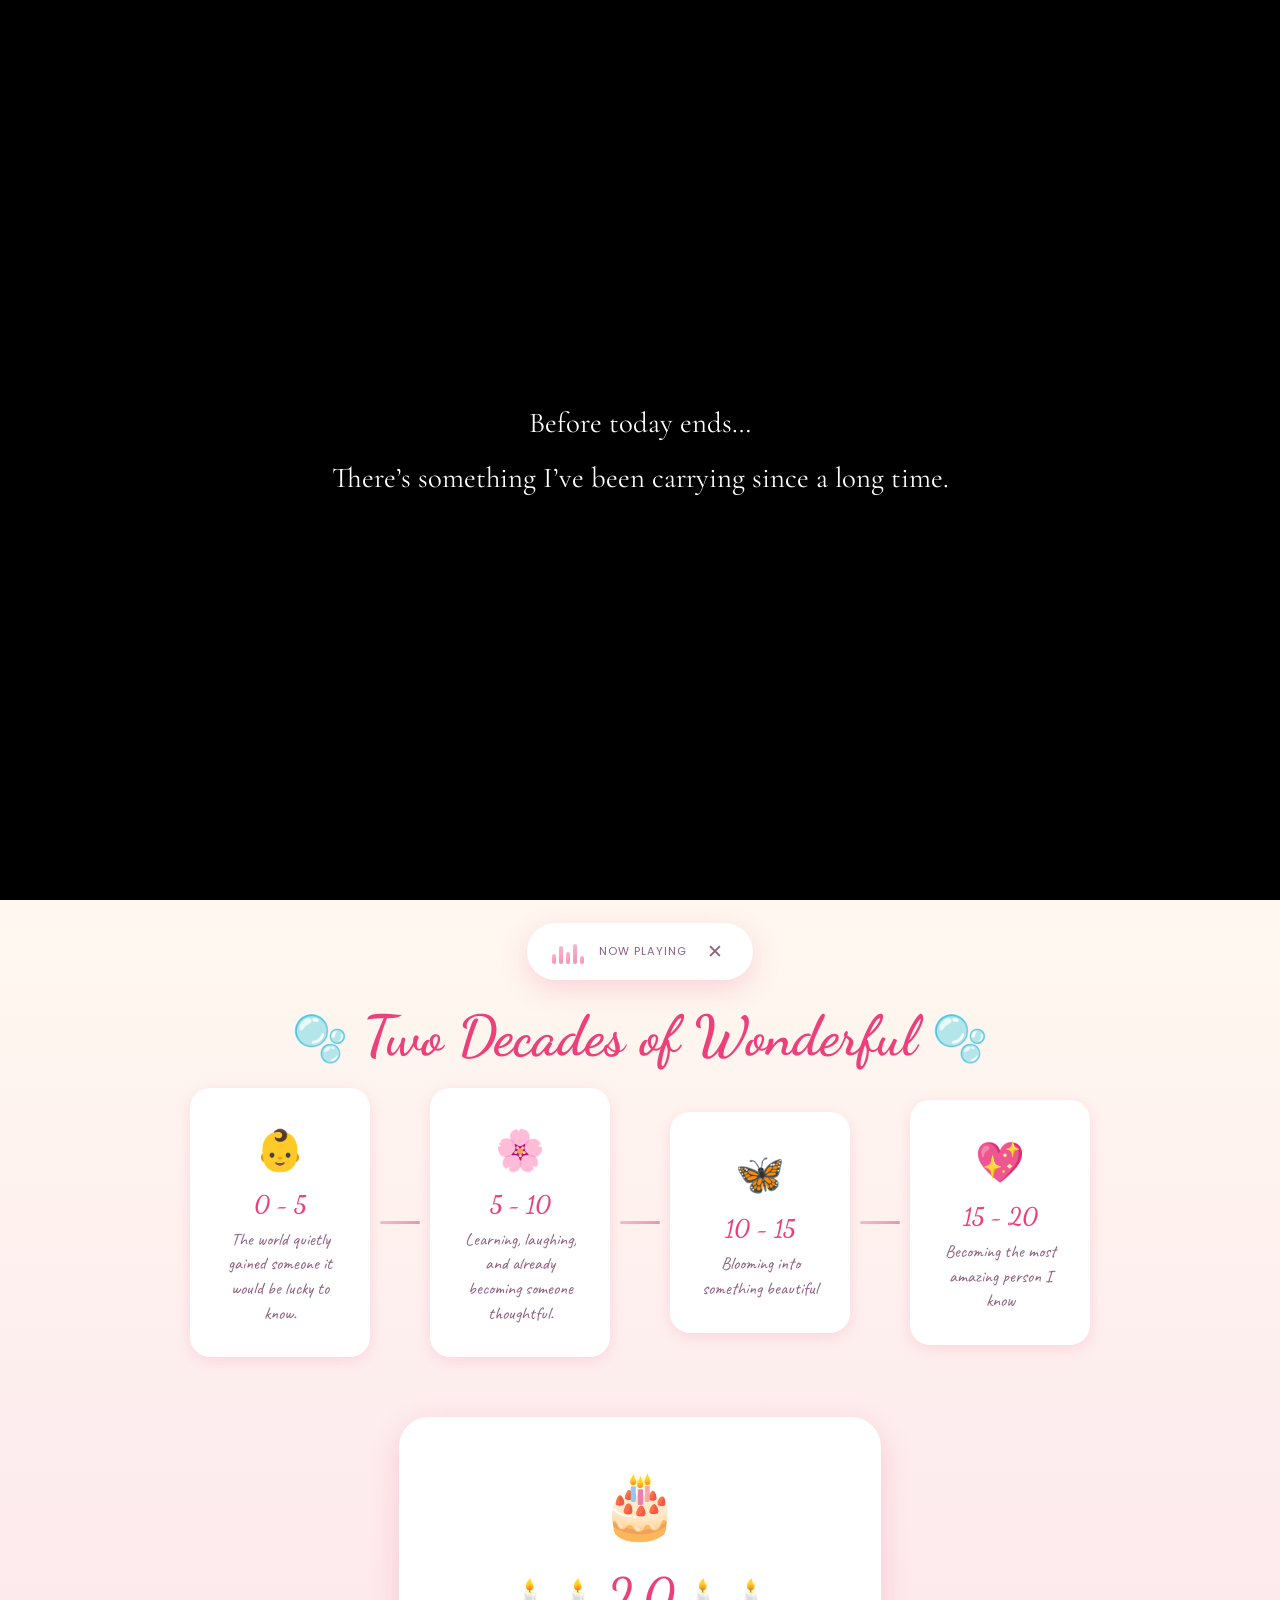
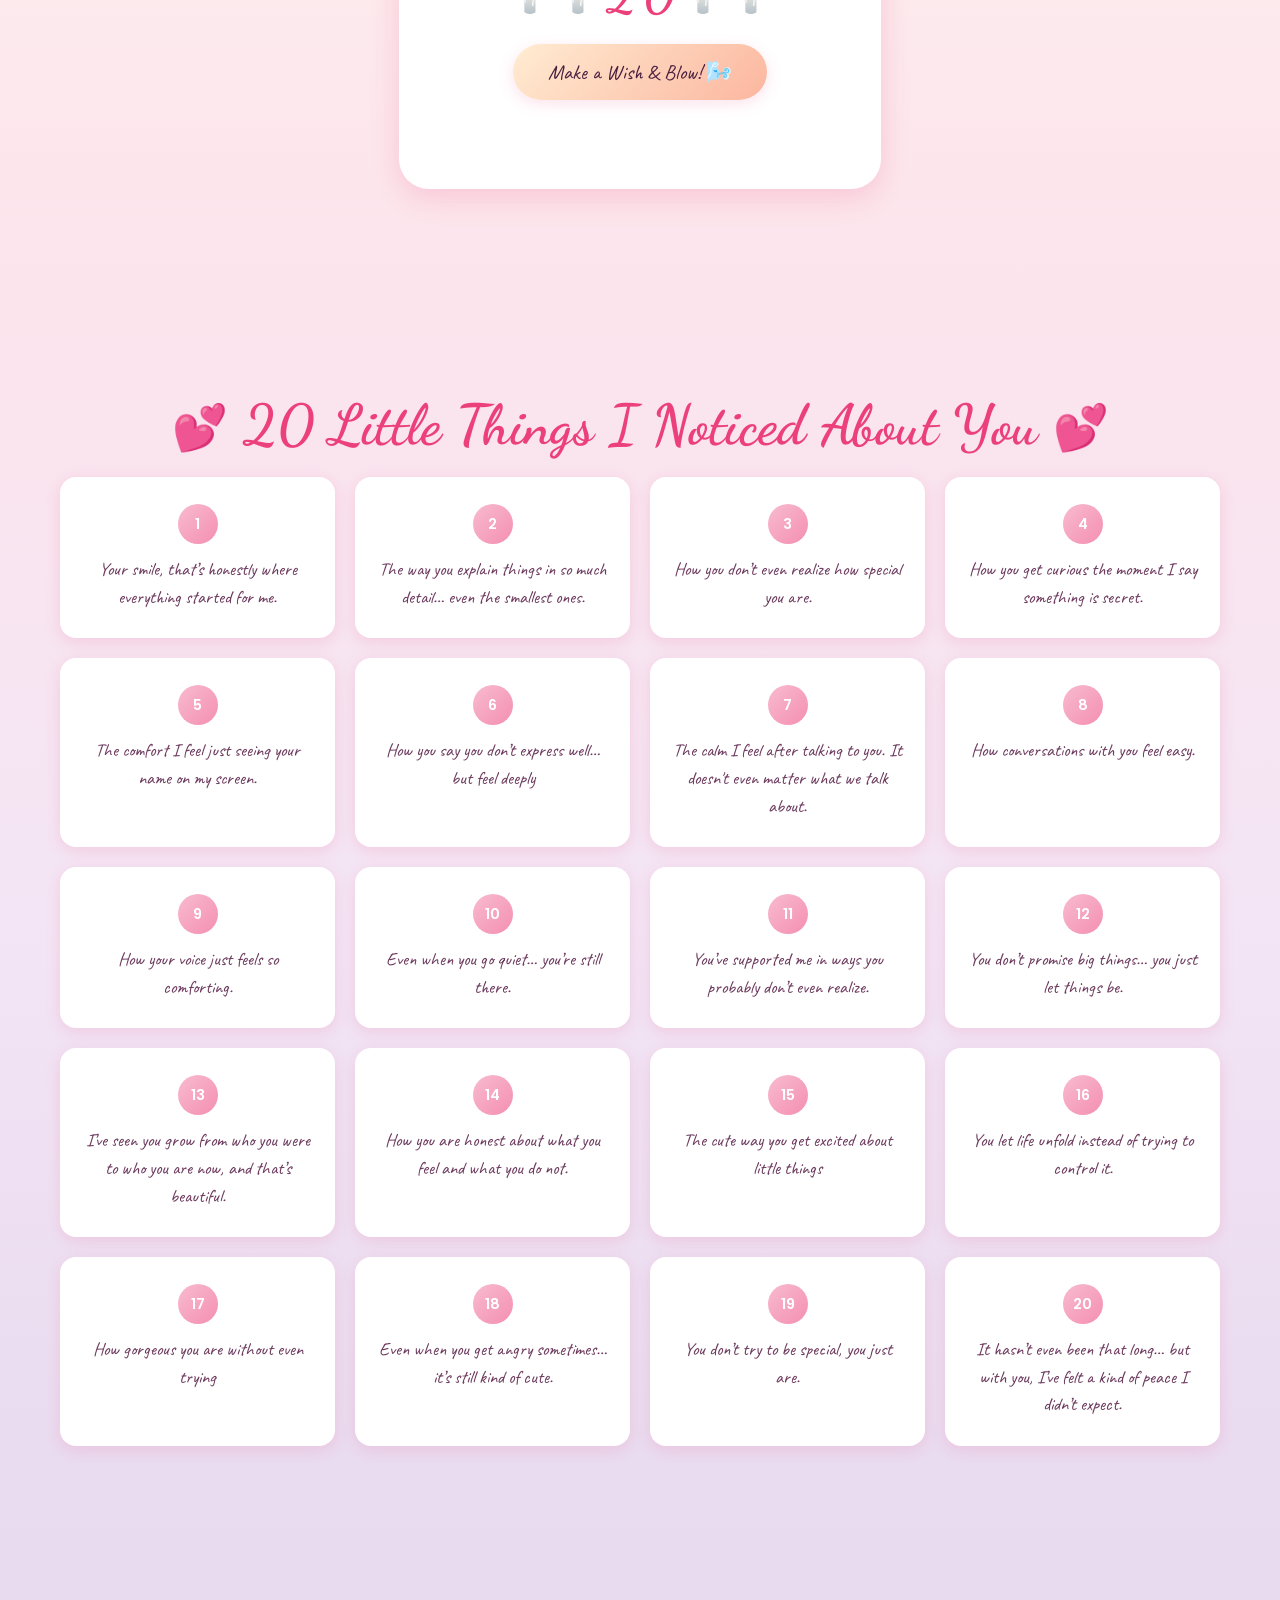
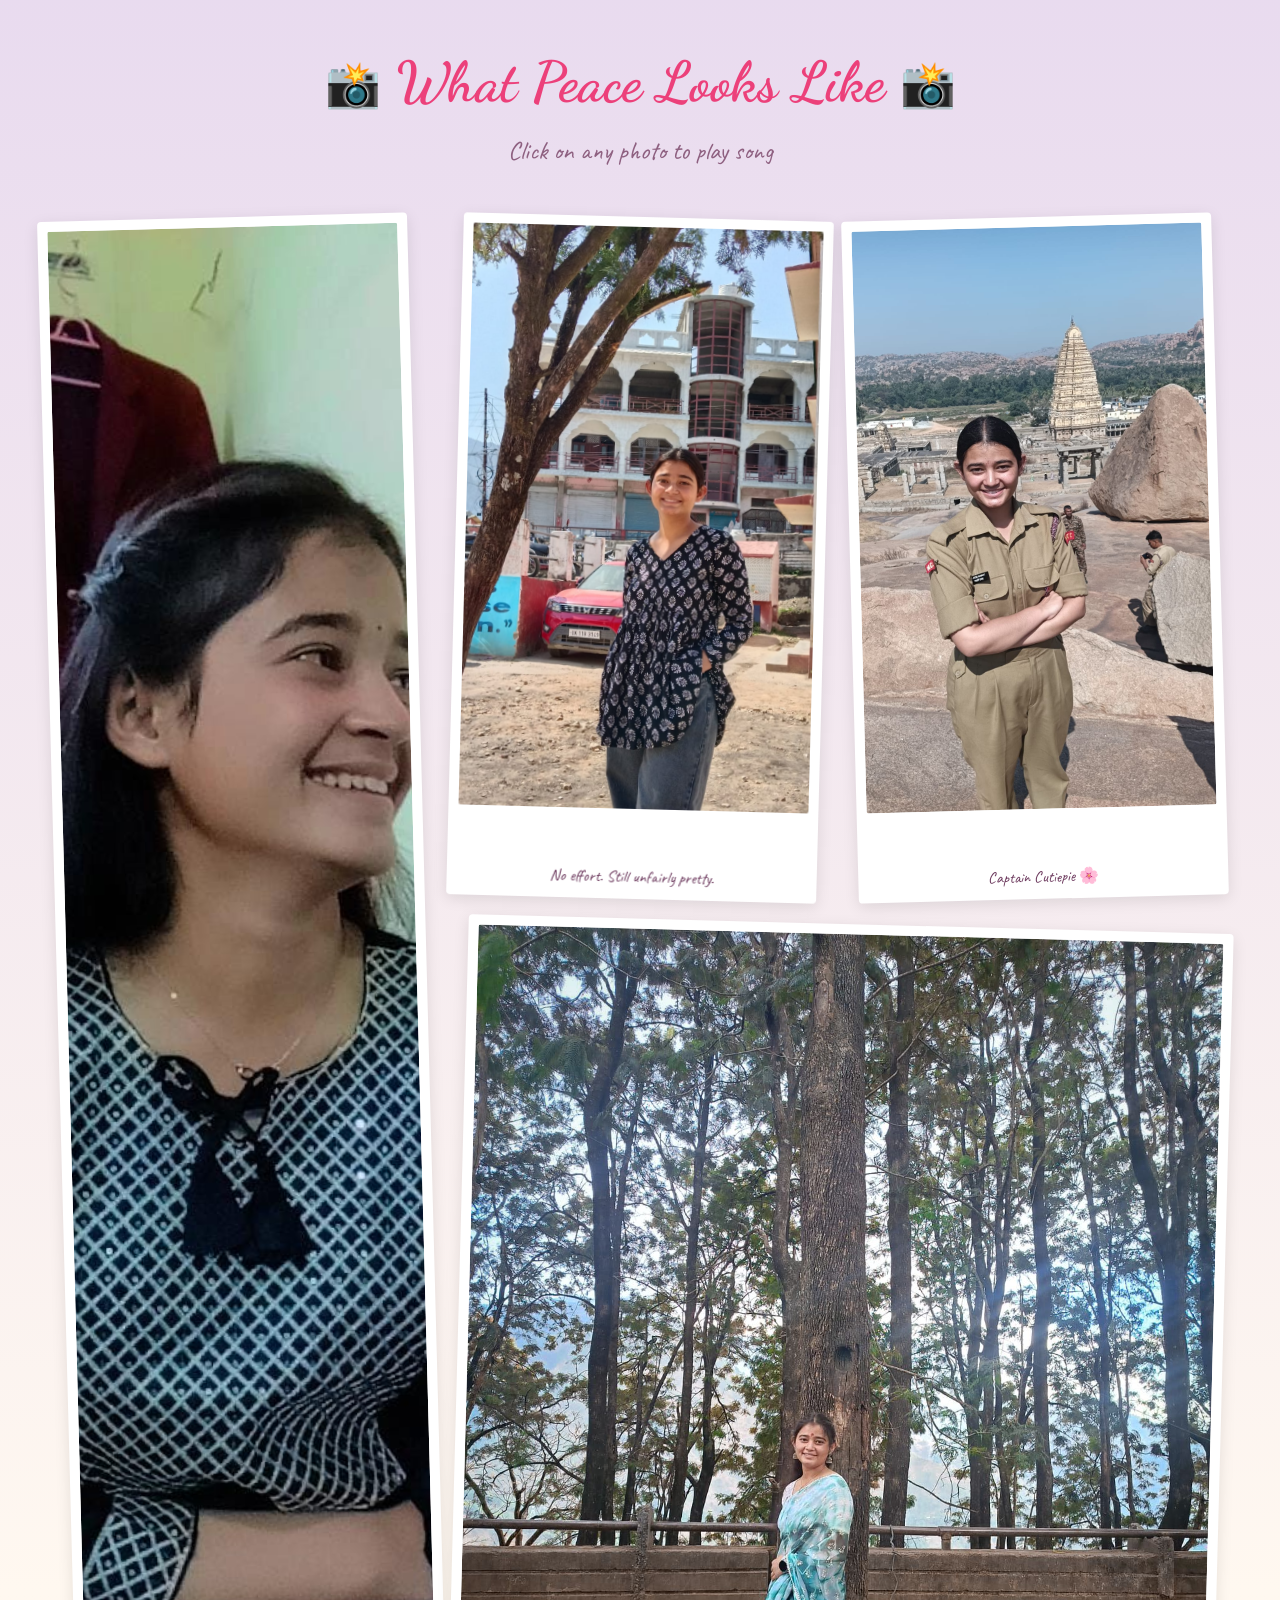
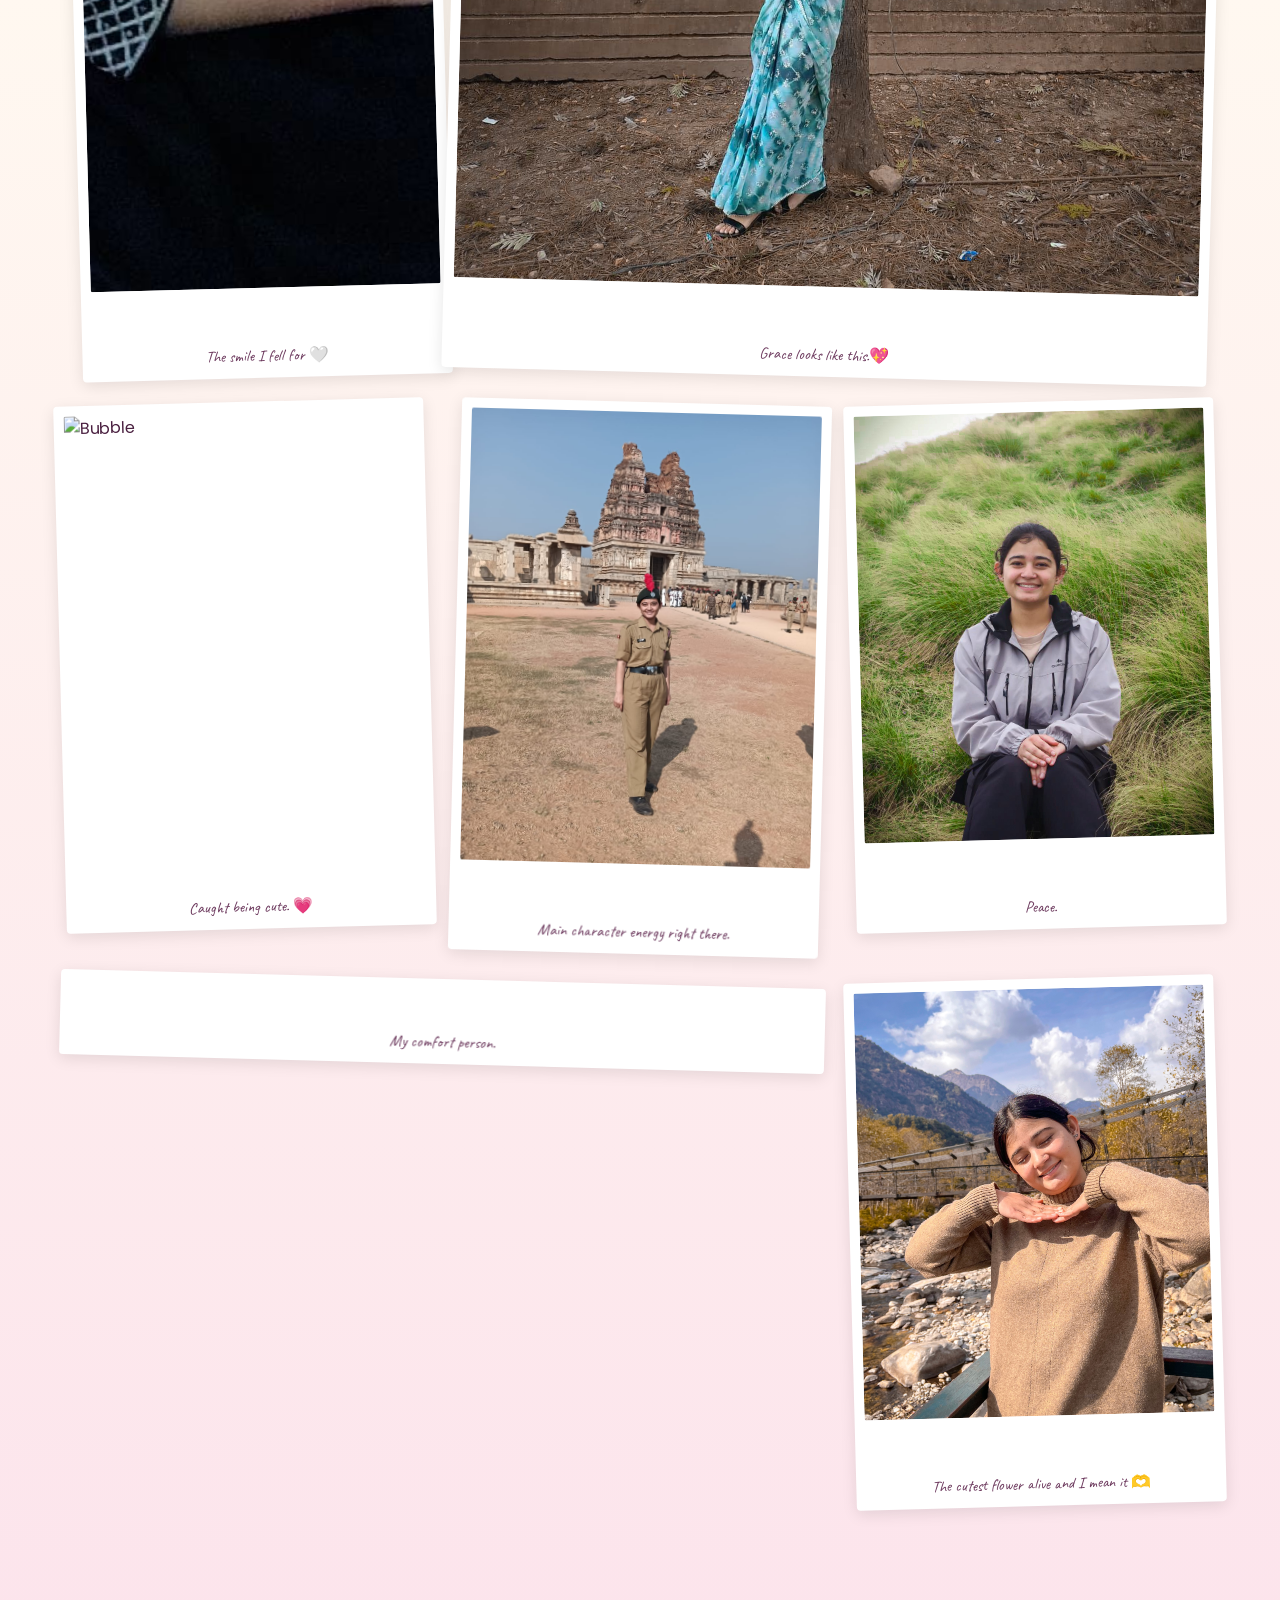
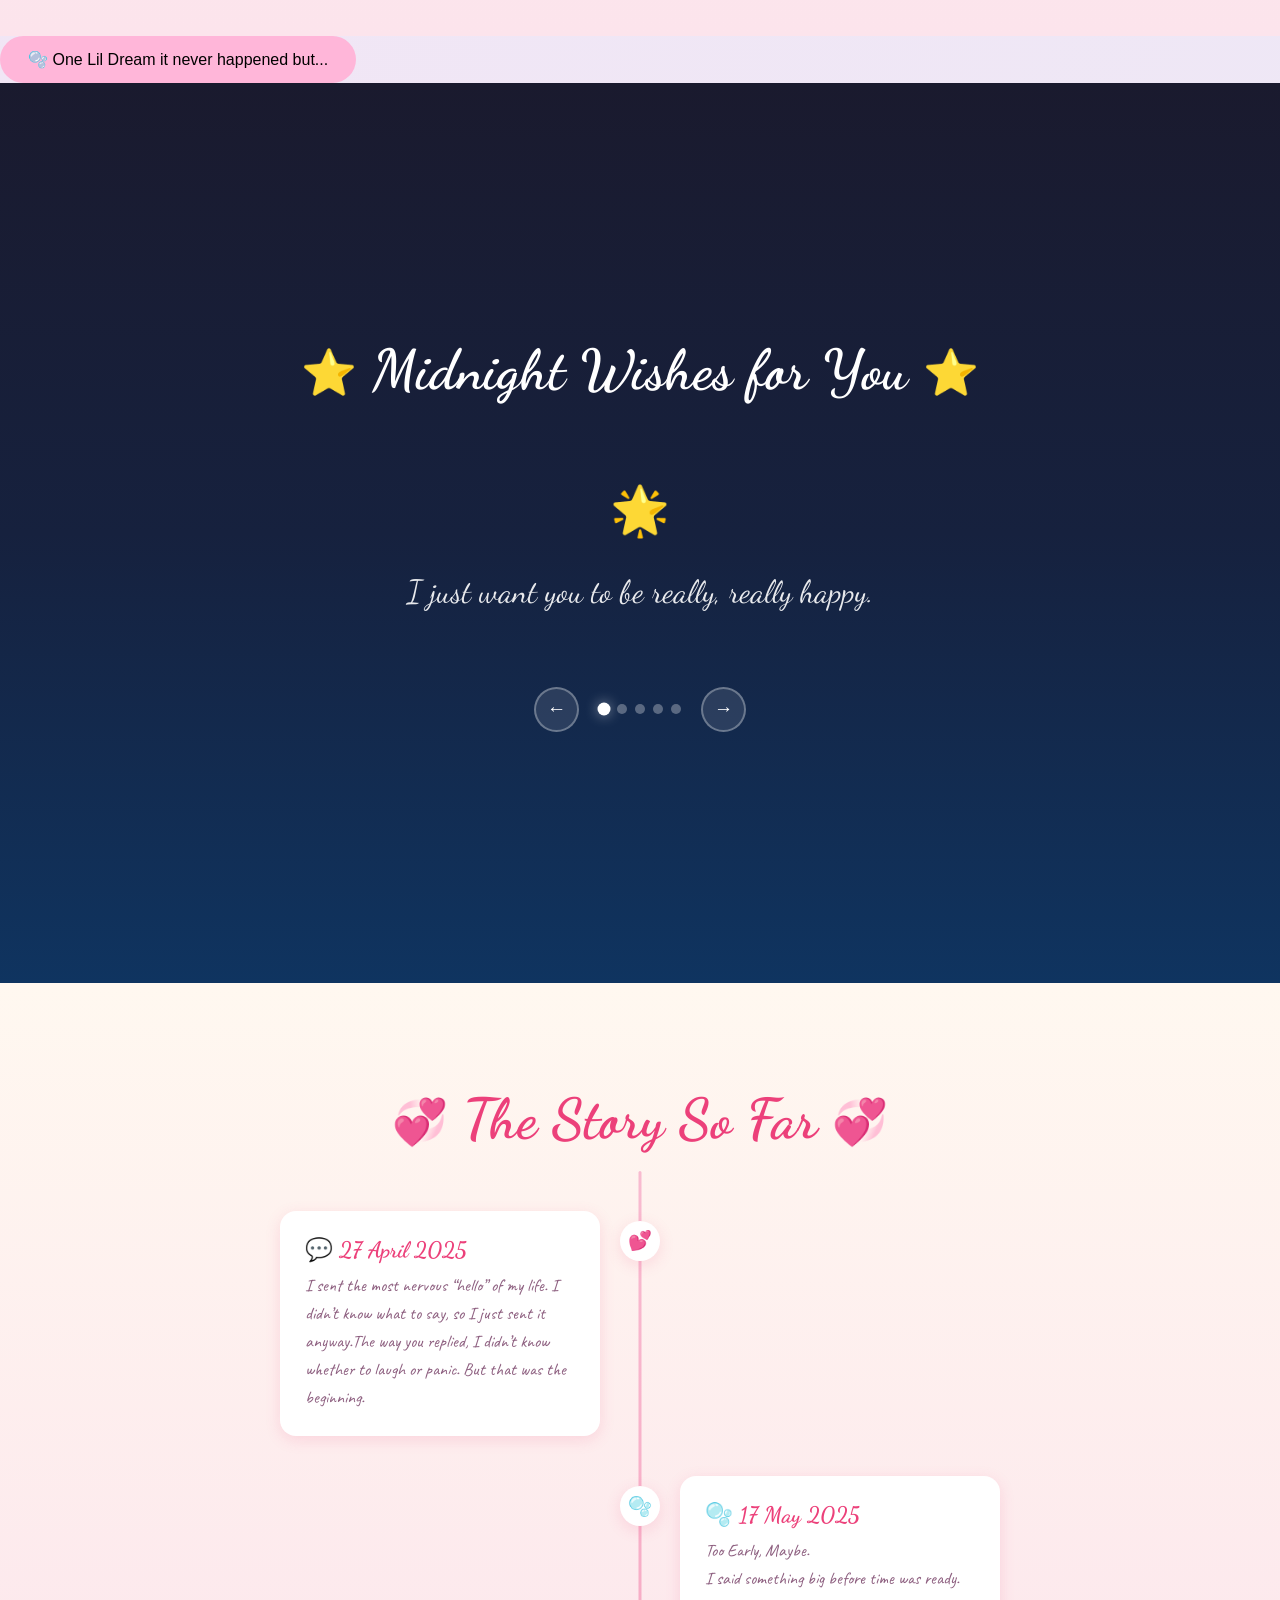
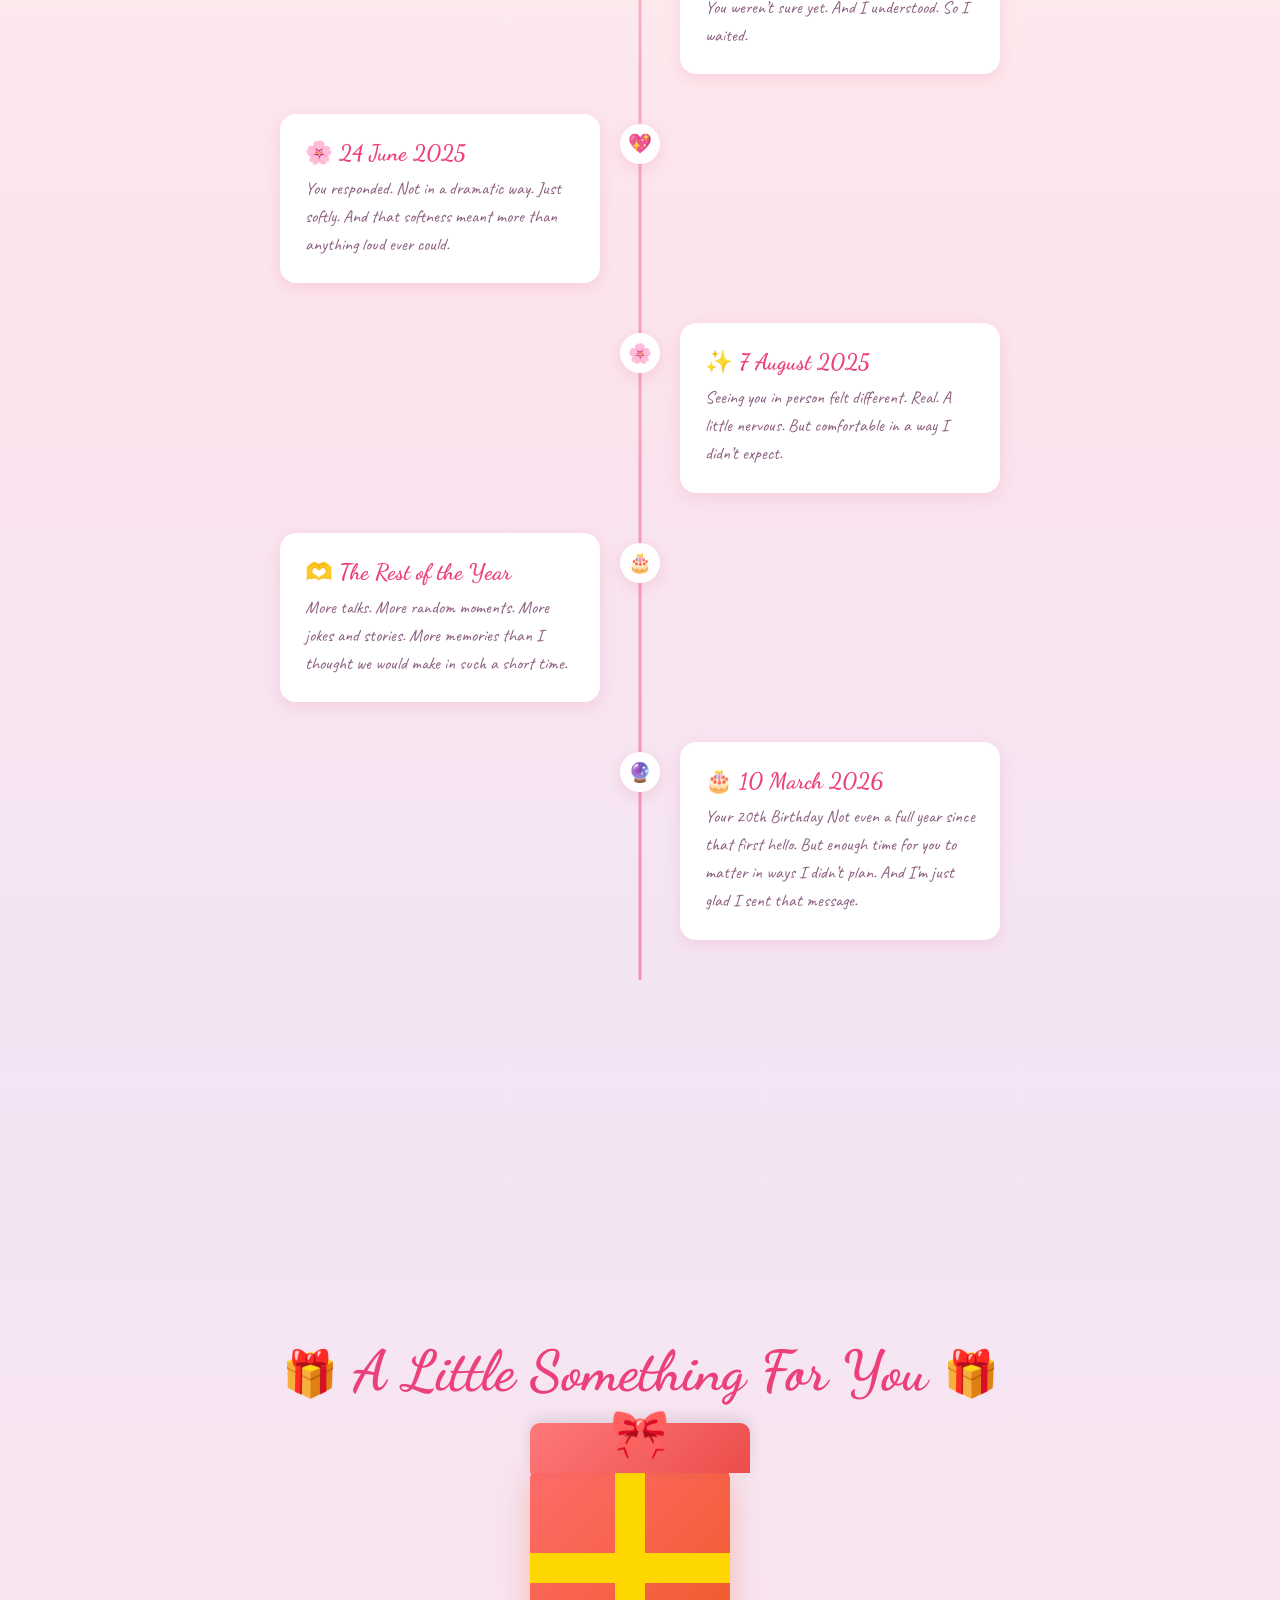
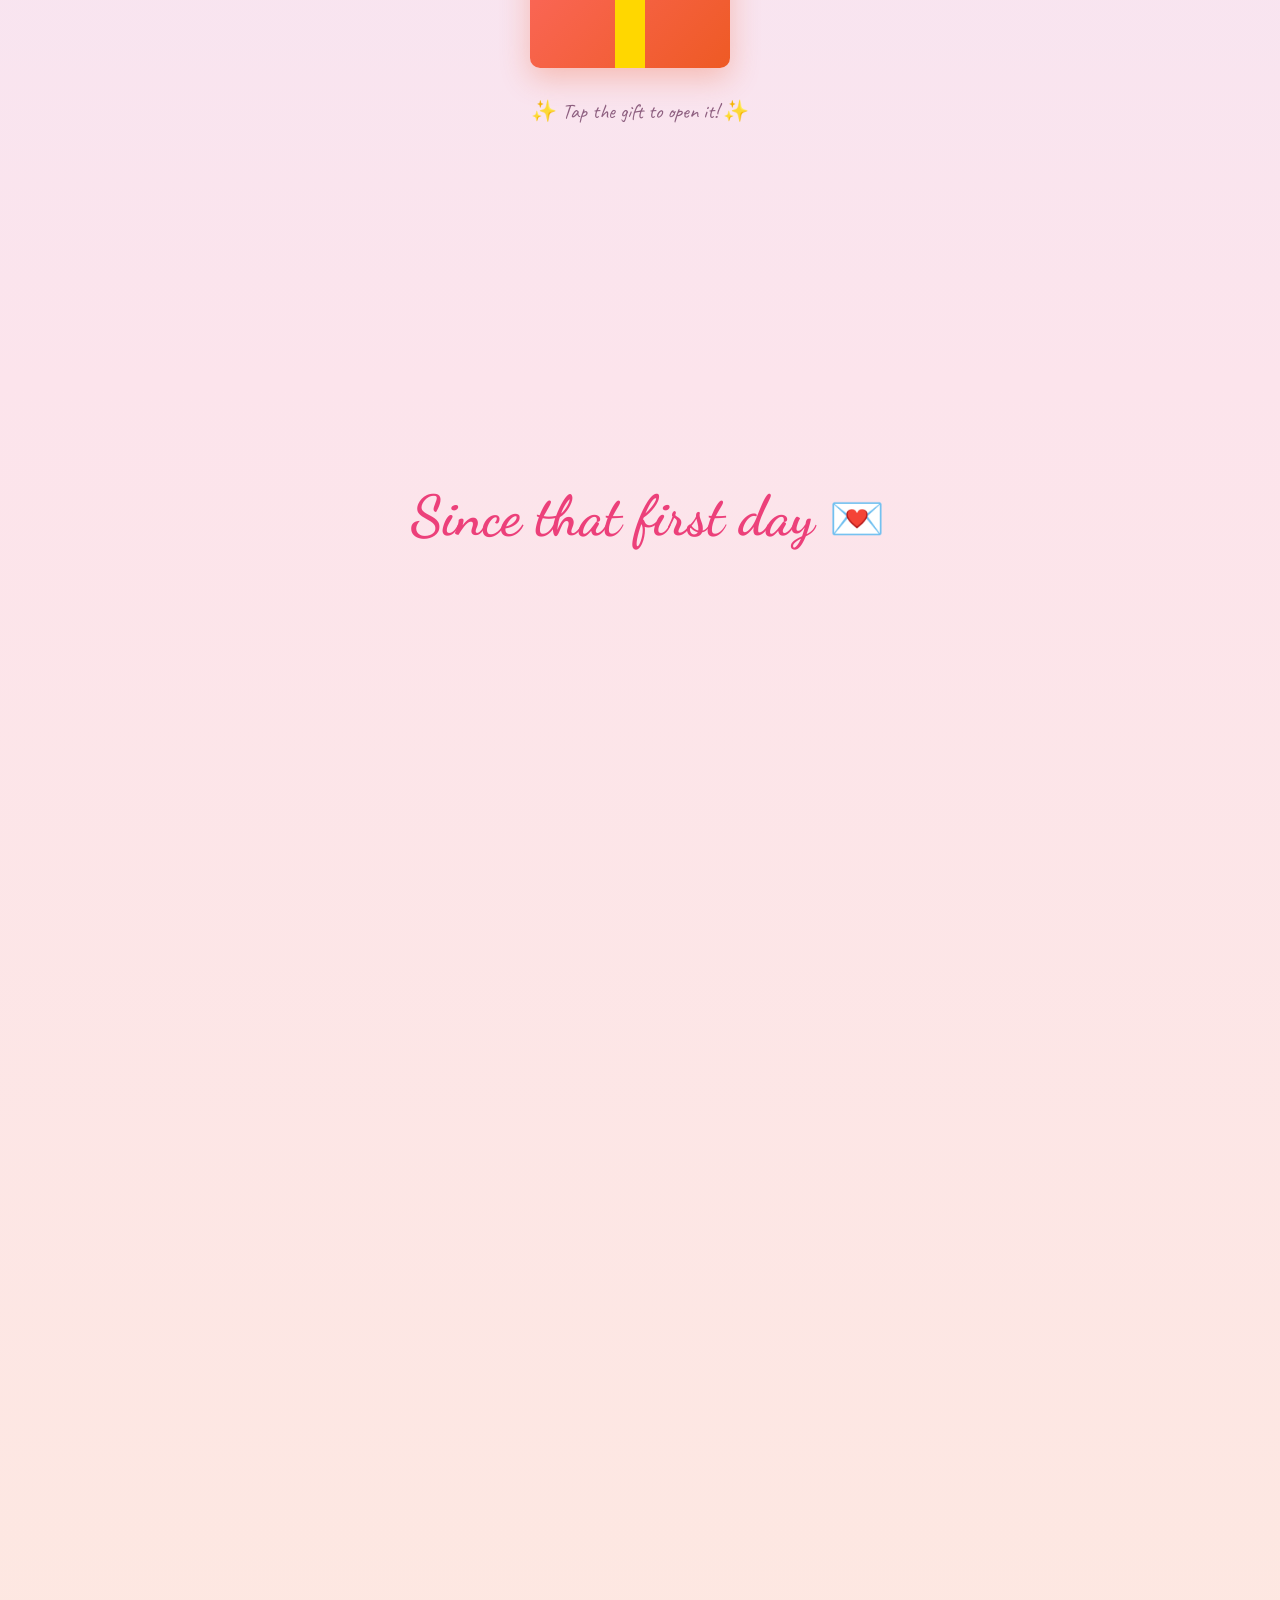
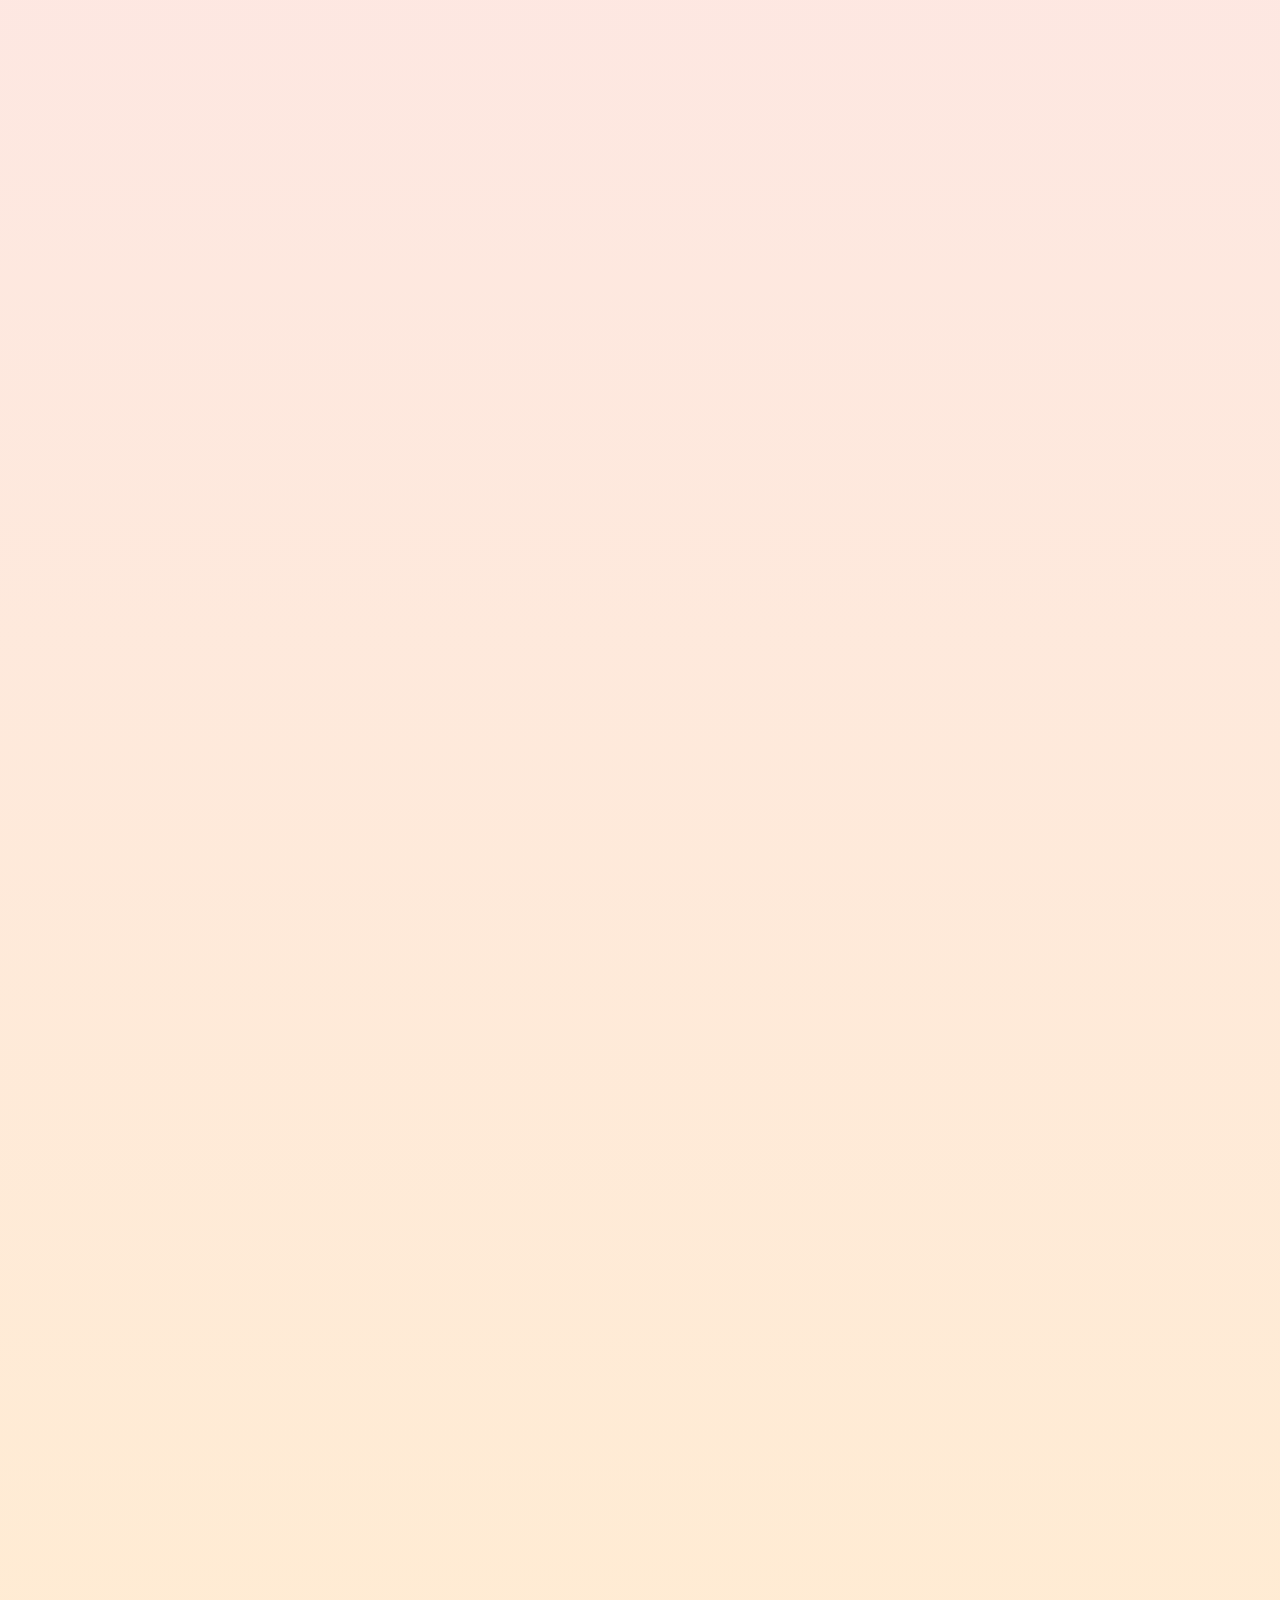
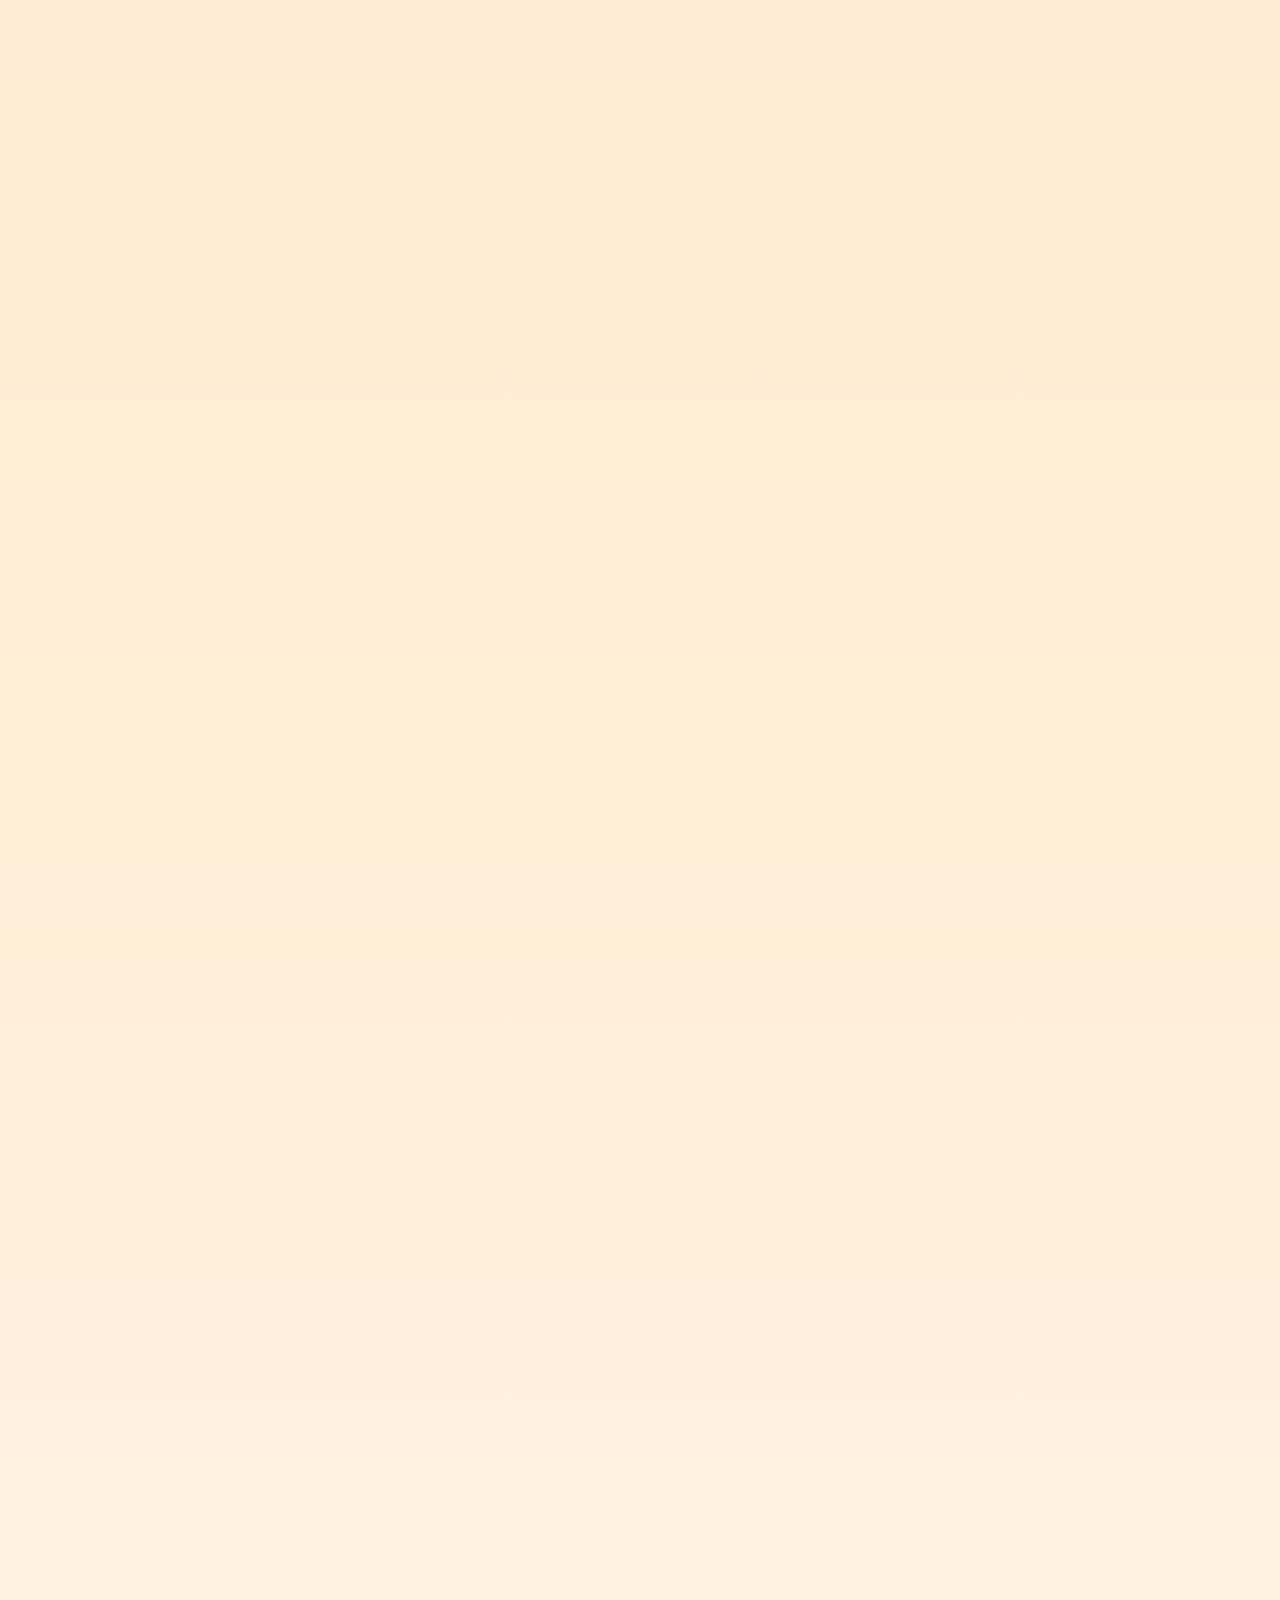
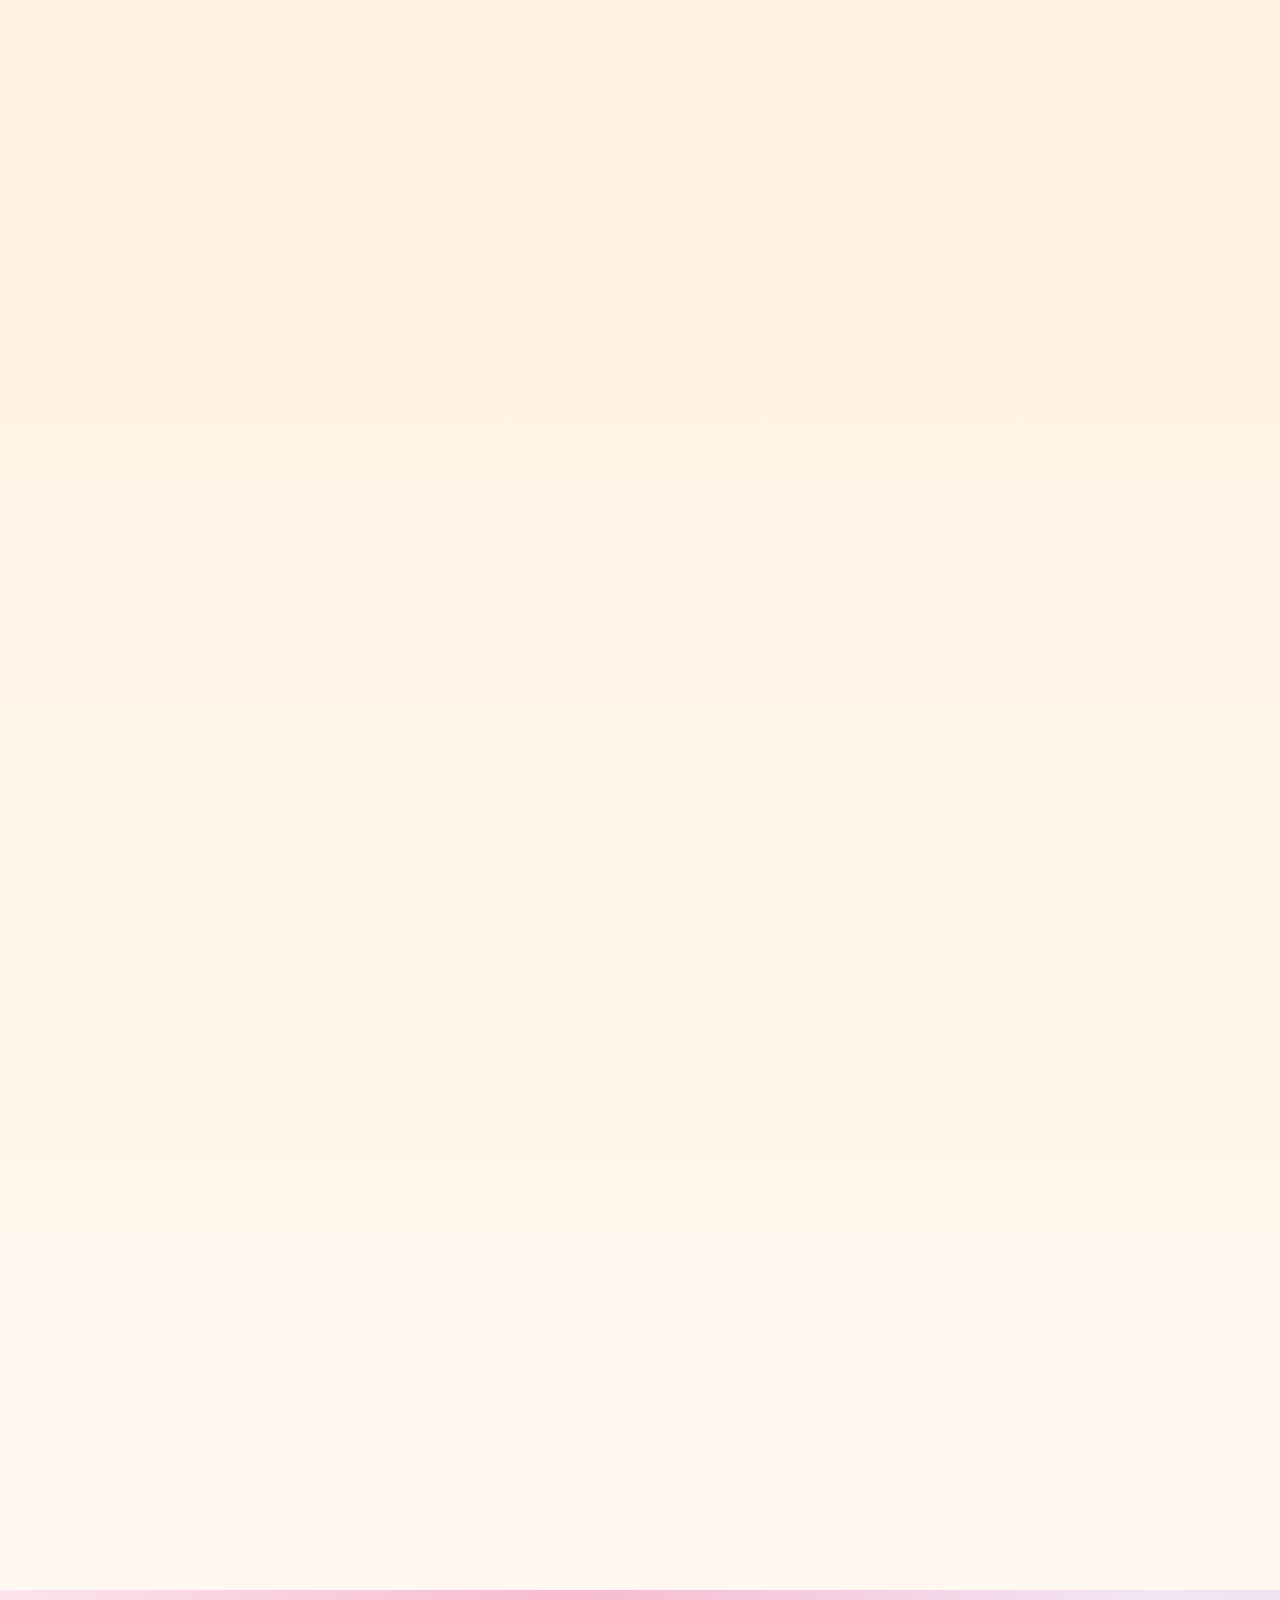
==== commit 3192b9a2: "minor changes" ====
--- a/index.html
+++ b/index.html
@@ -567,16 +567,20 @@
                             You did not deserve that. 
                             <br> 
                             I am learning. Slowly. And I want to be better at handling my emotions instead of letting them spill onto you. 
-                            <br>                        
+                            <br>
+                            I don't even know if any of this really matters to you or not but I just wanted to say it once. And if you've made it all the way here... I guess it did a little.
+                            <br>
+                            Either way, I promise I'm not trying to bother you. Just something i wanted to say once... hehe.
+                            <br>                       
                             You are 20 today.
                             <br>                        
                             That feels important in a quiet way. Not because a number changes everything overnight, but because you are stepping into a phase where things start becoming more real. Decisions feel more yours. The direction you choose starts to shape something solid.
                             <br>                        
                             The next few years are going to matter. Not in a dramatic way. Just in the steady way that growth matters.
                             <br>                        
-                            What I want for you is simple, but it means a lot.
-                            <br>                        
-                            I want you to trust your instincts more. They are better than you think.
+                            And there are some things which I'd like to say.
+                            <br>                        
+                            I want you to trust your instincts more. They are way better than you think.
                             <br>                        
                             I want you to keep being curious, because that curiosity is going to open doors you cannot even see yet.
                             <br>                        
@@ -639,6 +643,7 @@
                     I hope it feels like growth without losing your softness.
                     <br><br>
                     You matter more than you realize.
+                    Out of all the people in the world… I’m really glad I get to celebrate you today. 💗
                     And I am really glad I get to know you. 🫧
                 </p>
                 <button class="confetti-btn" id="confettiBtn">
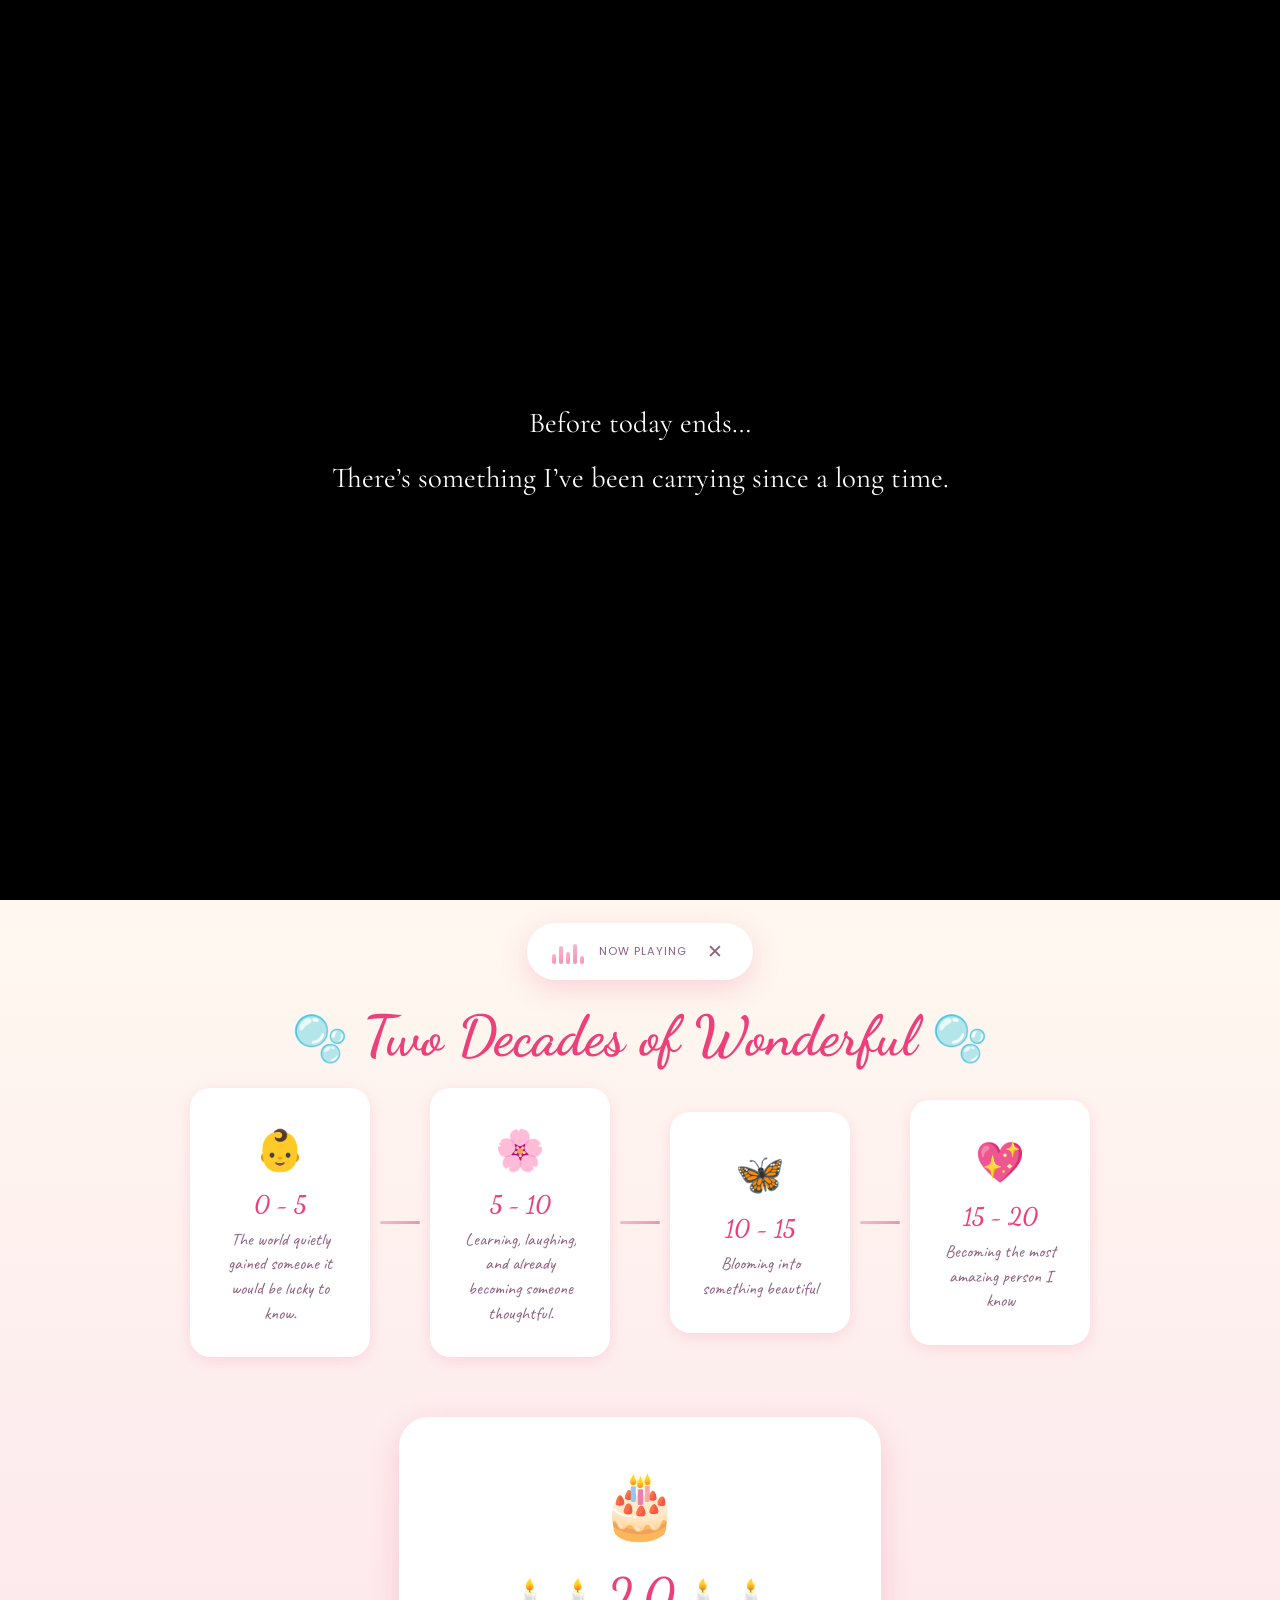
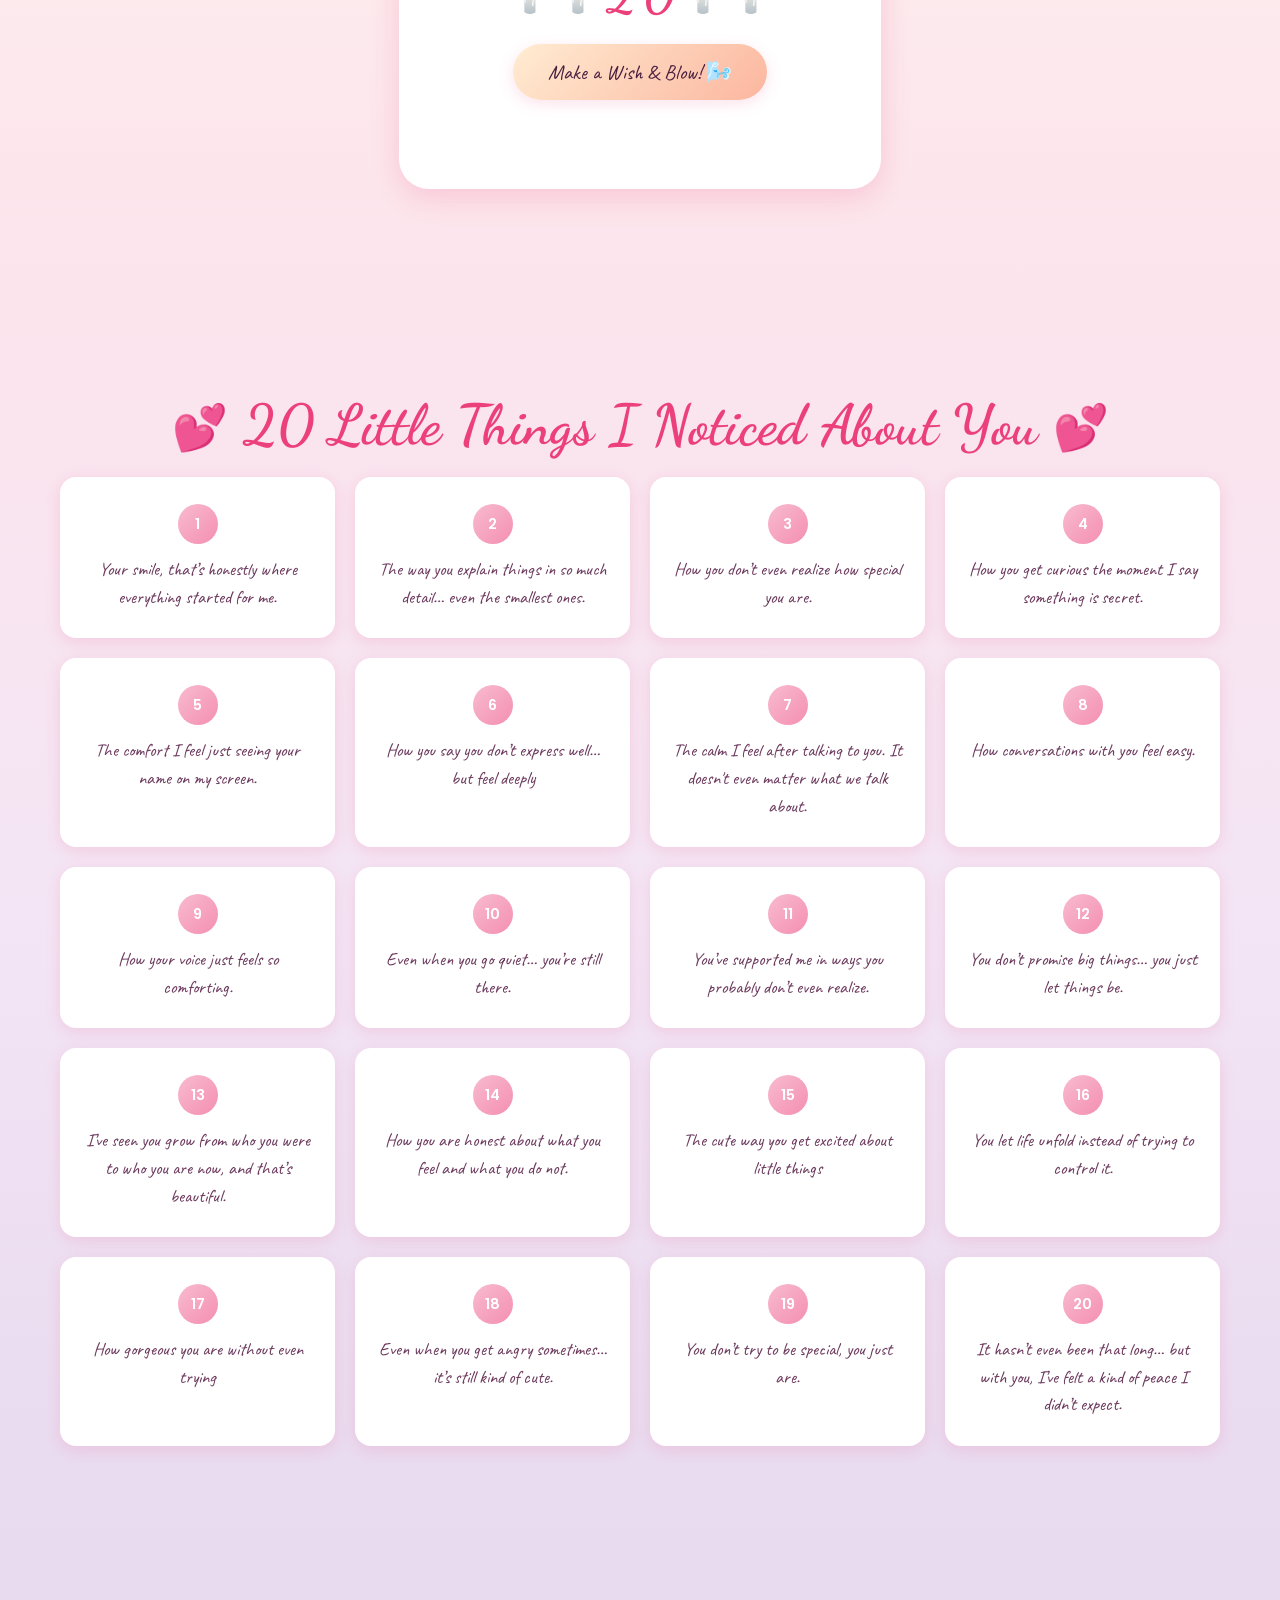
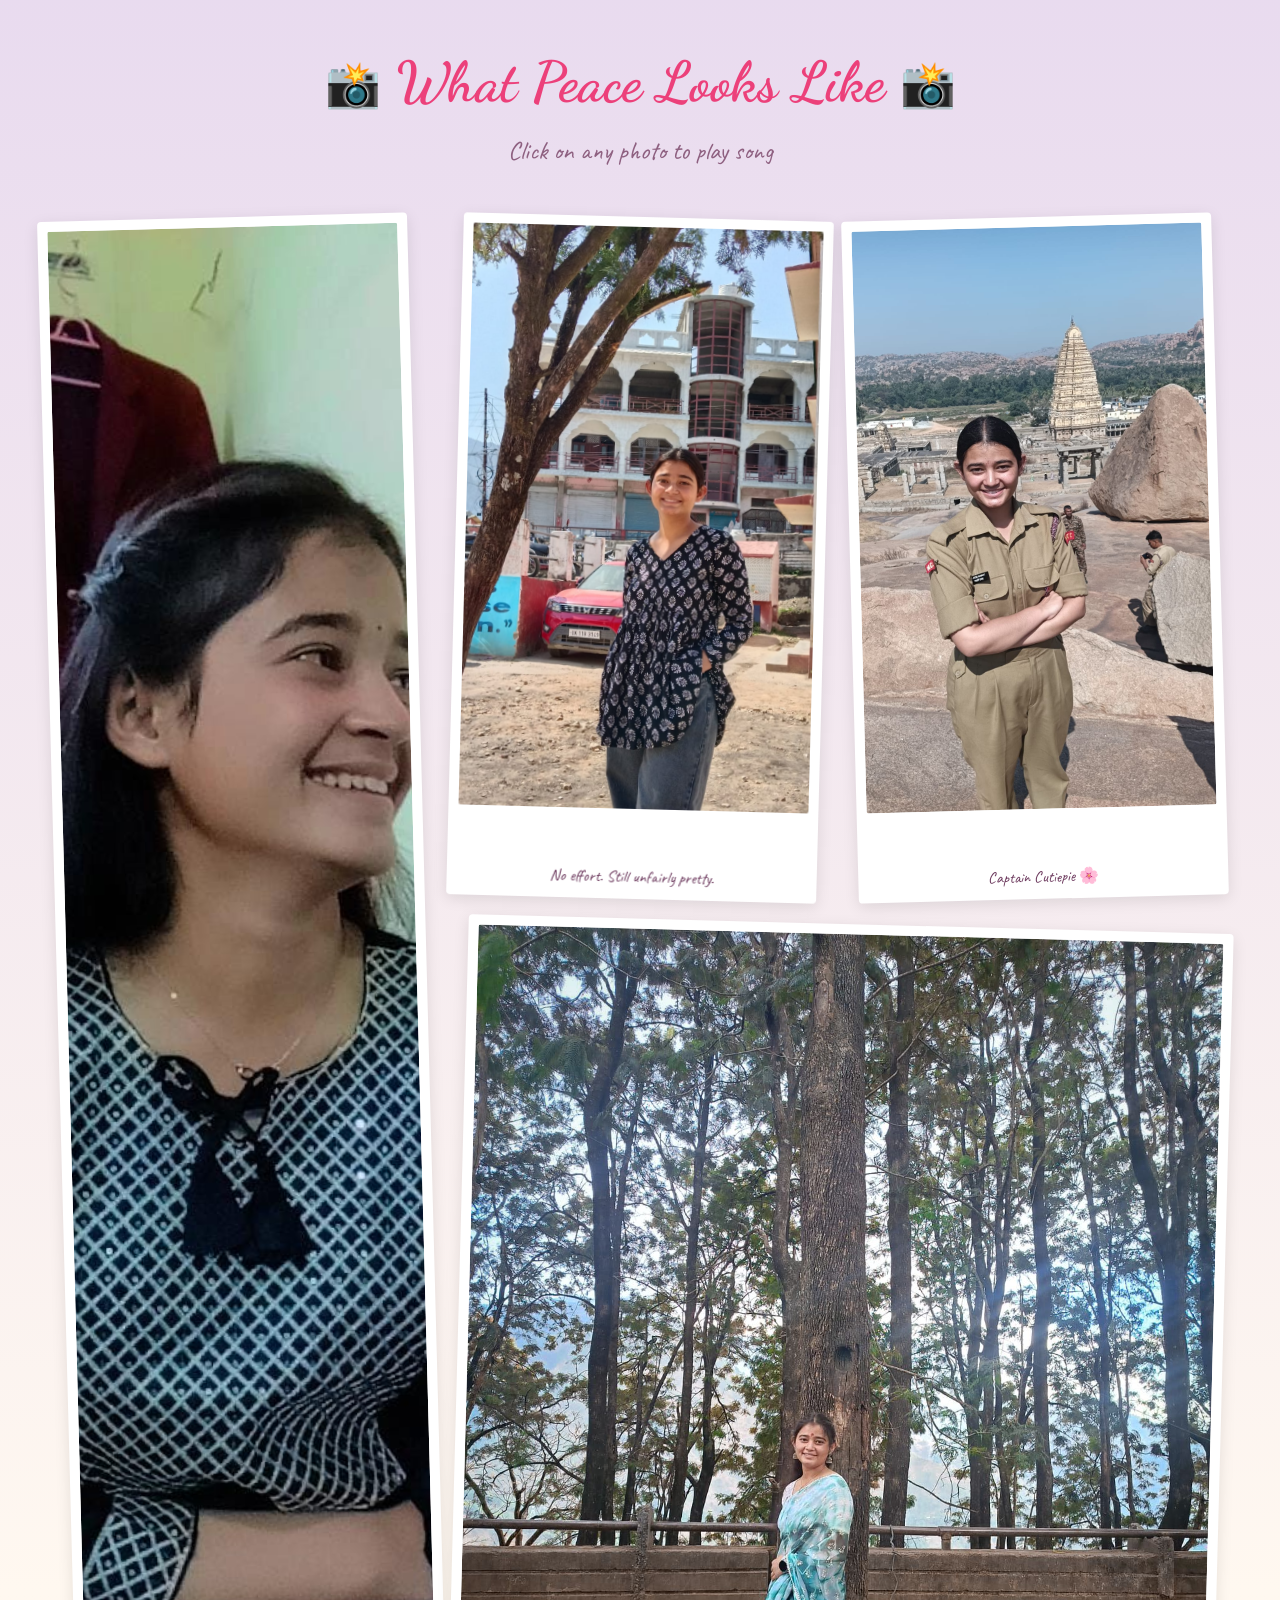
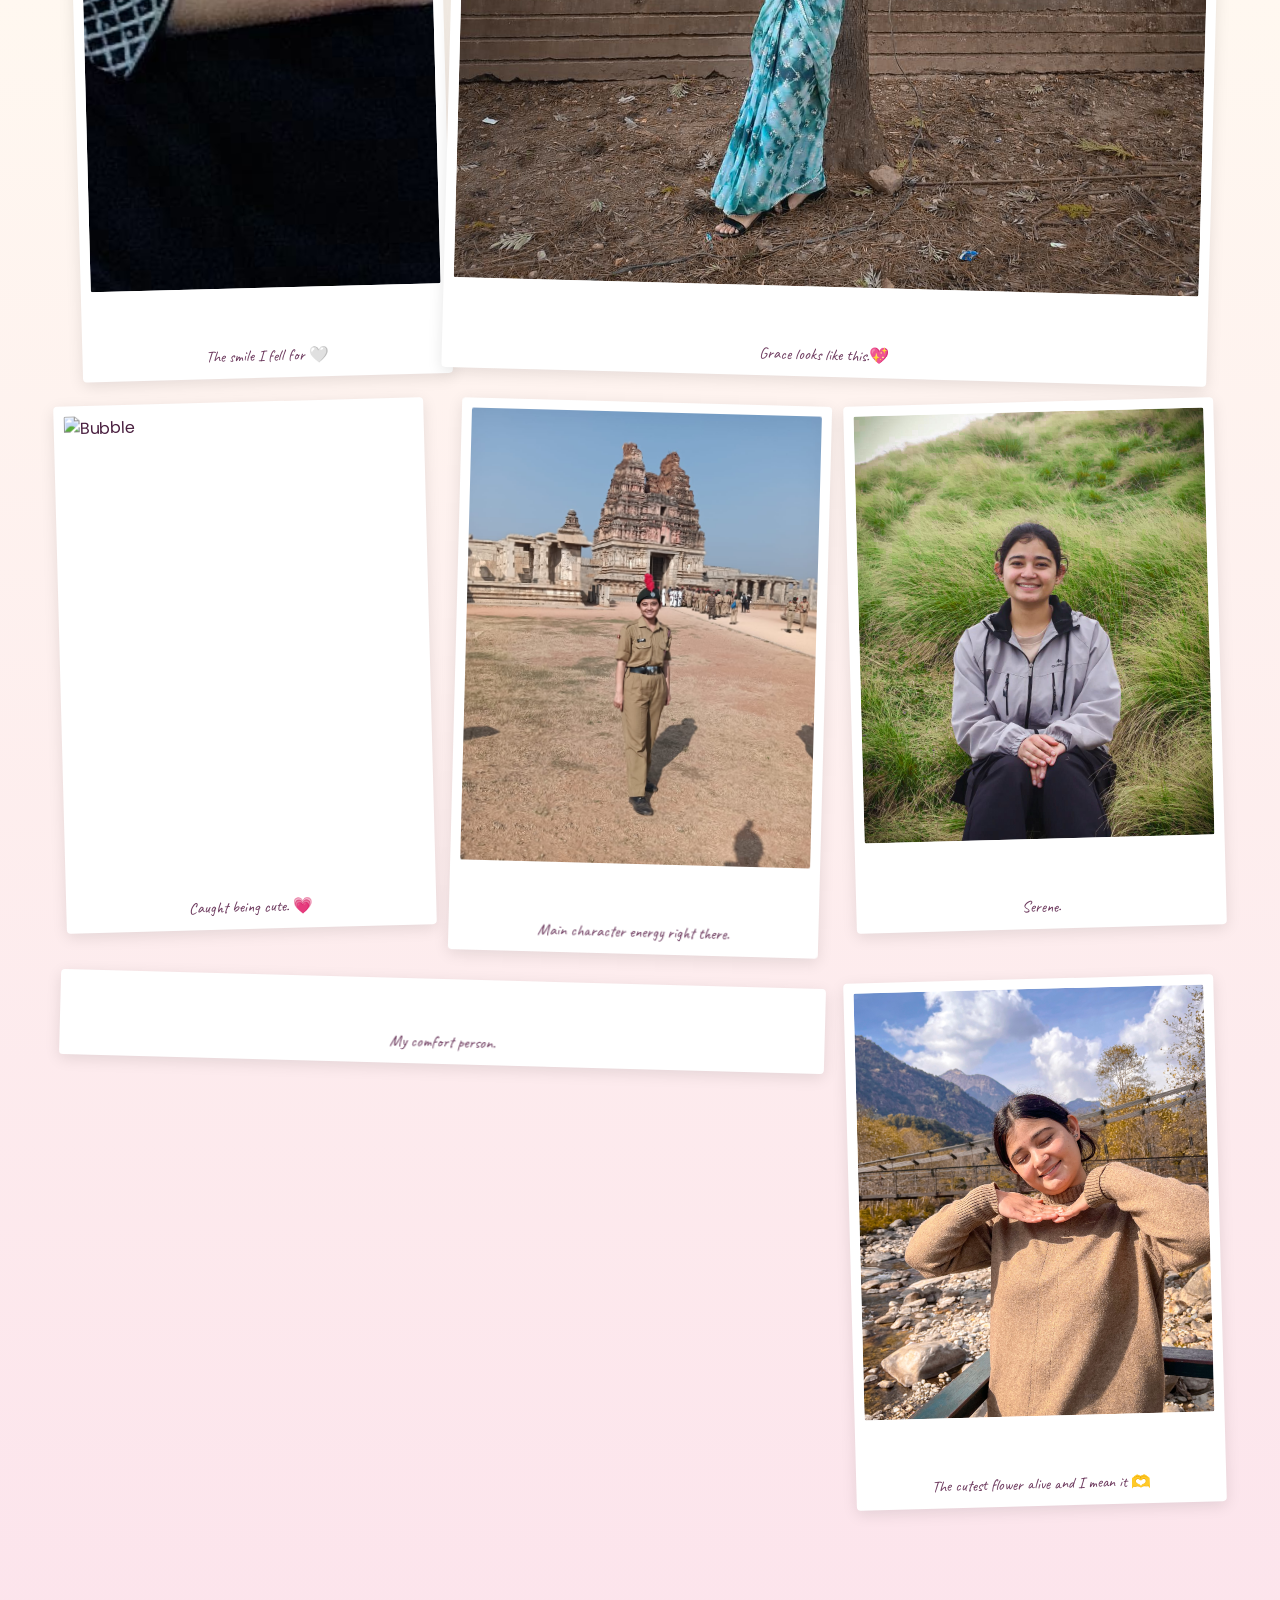
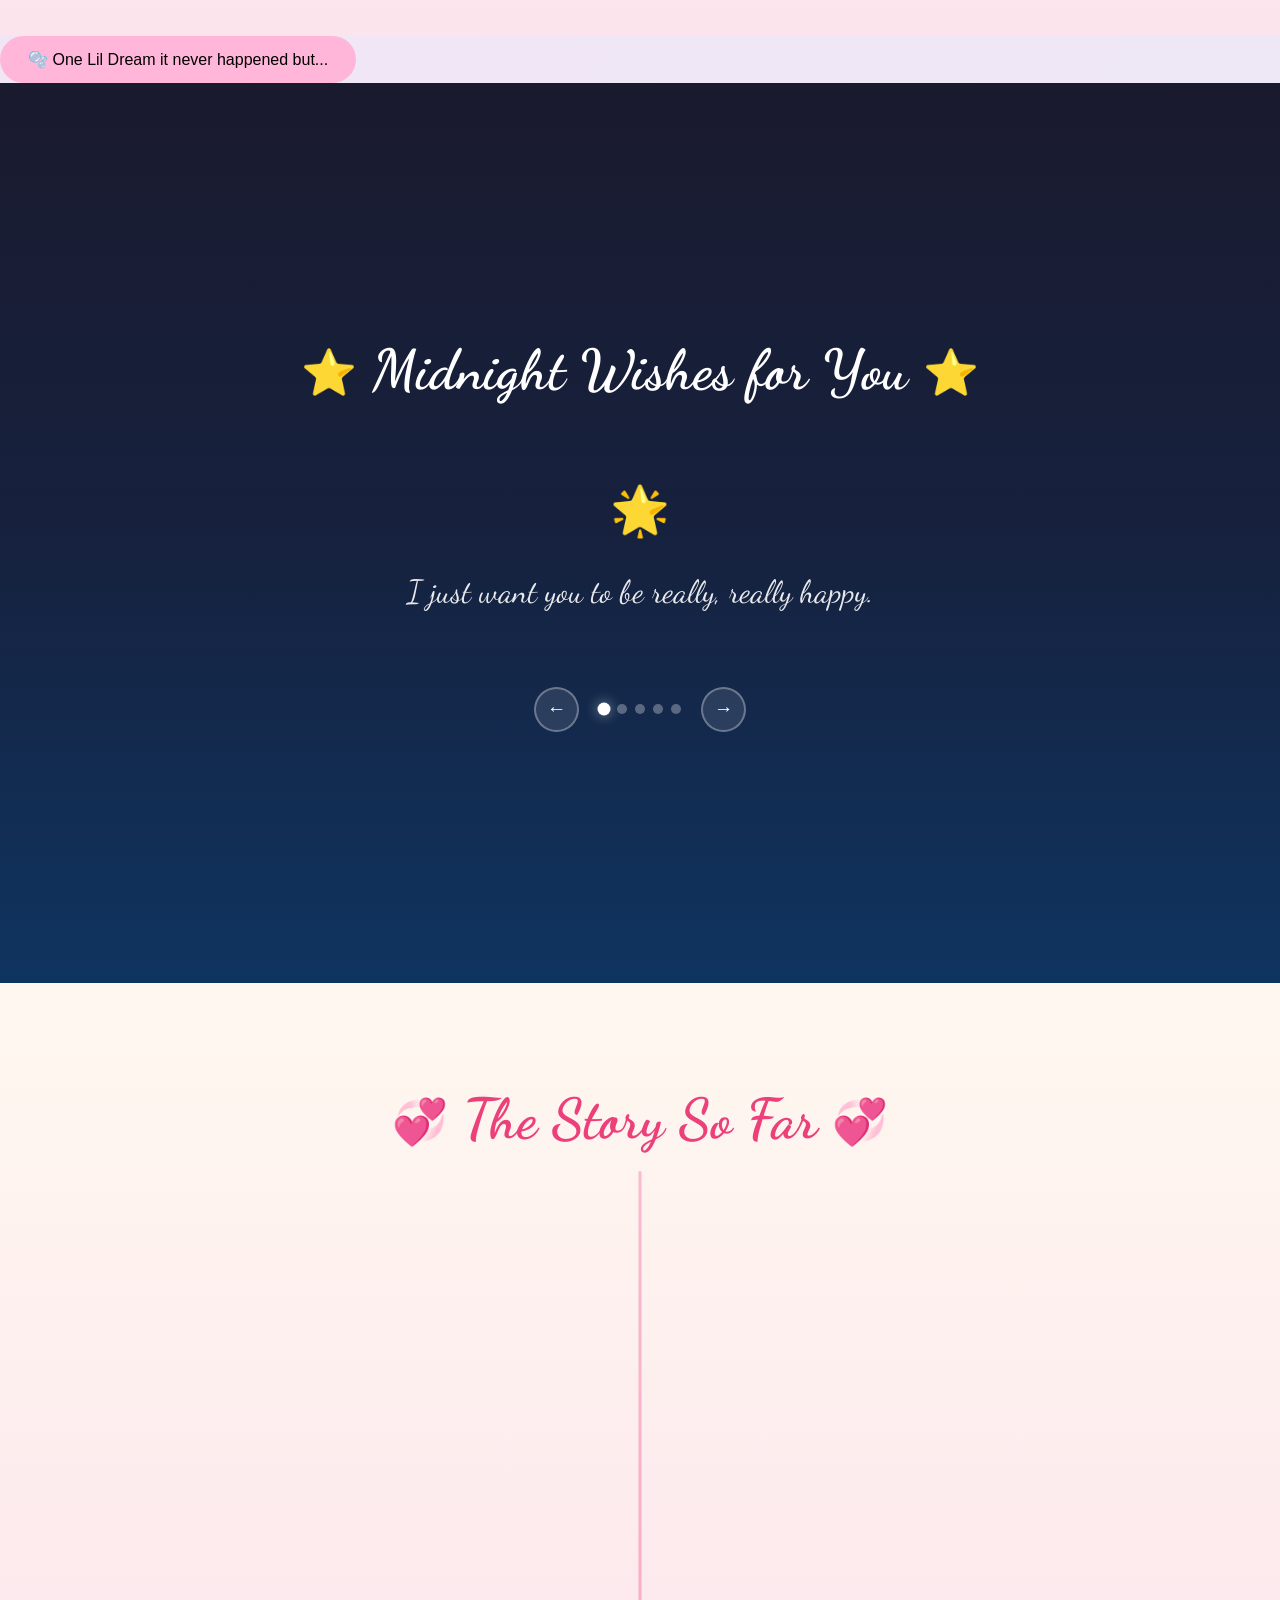
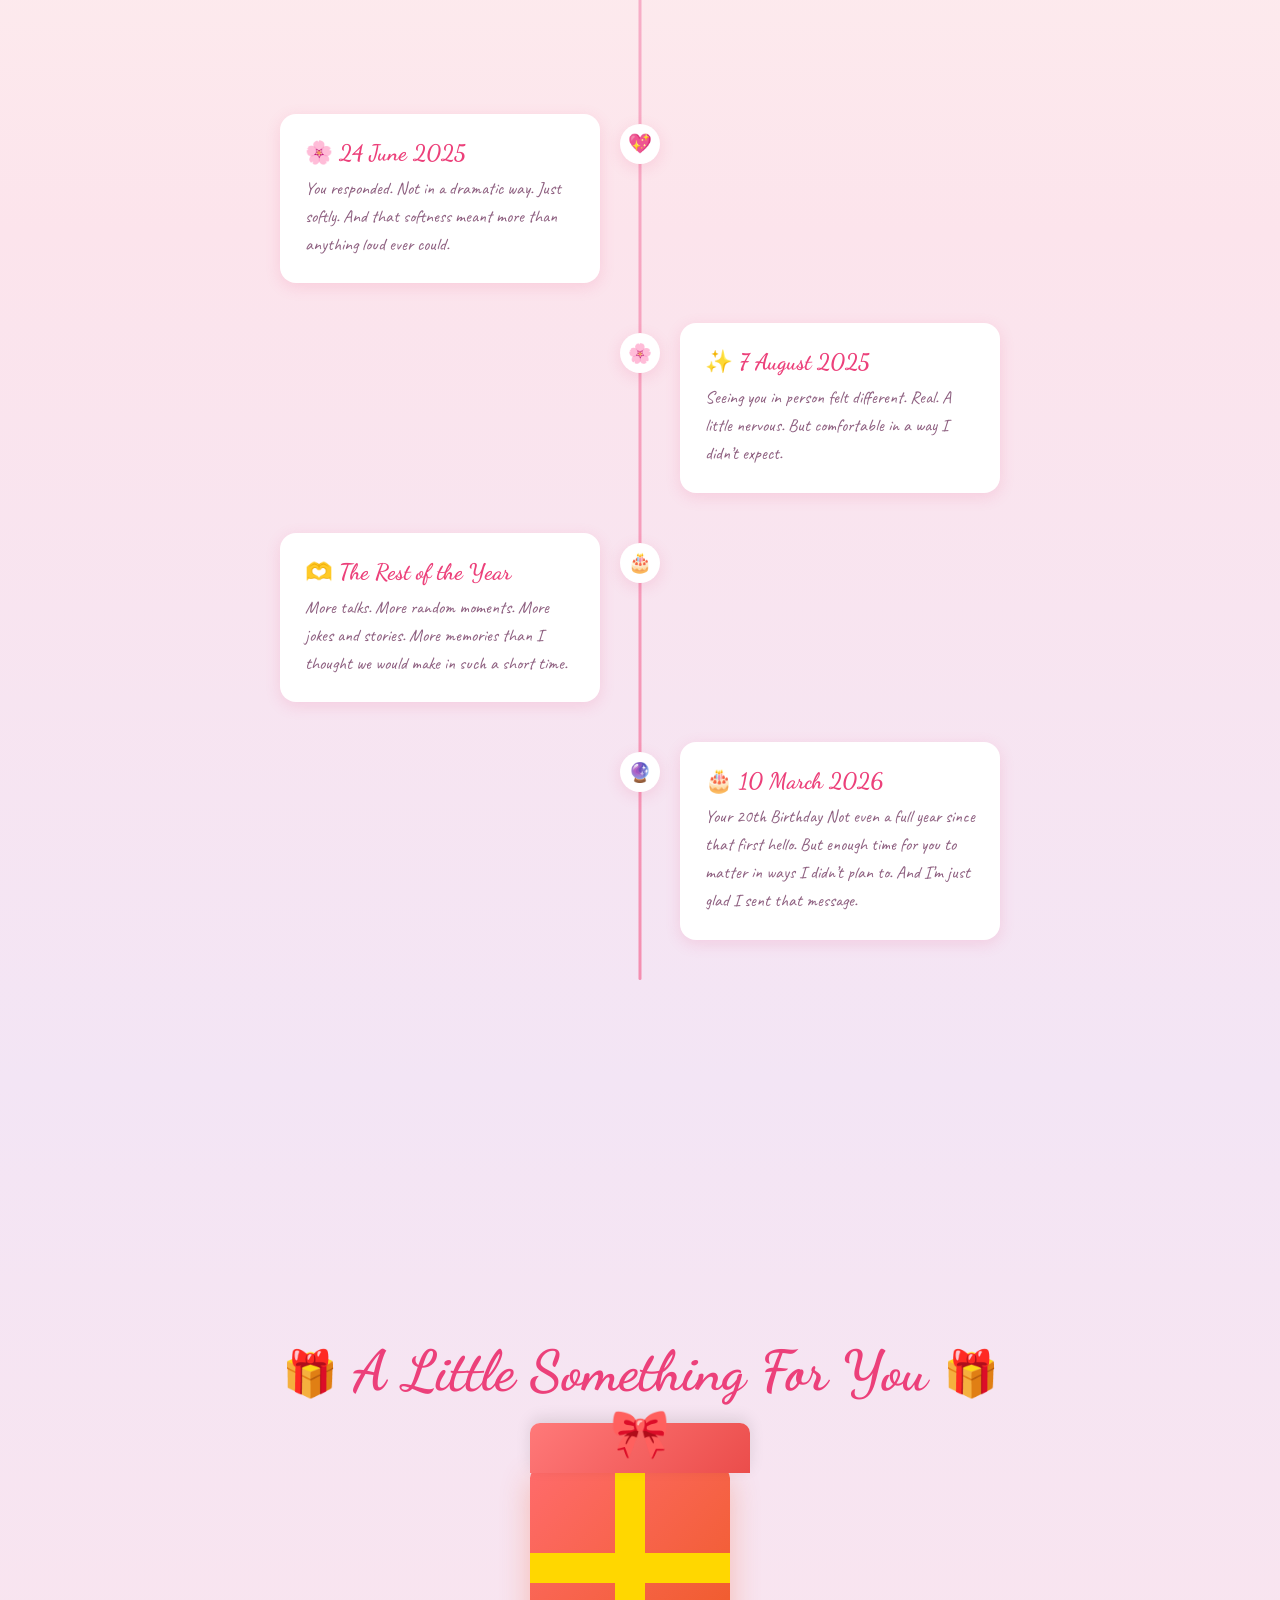
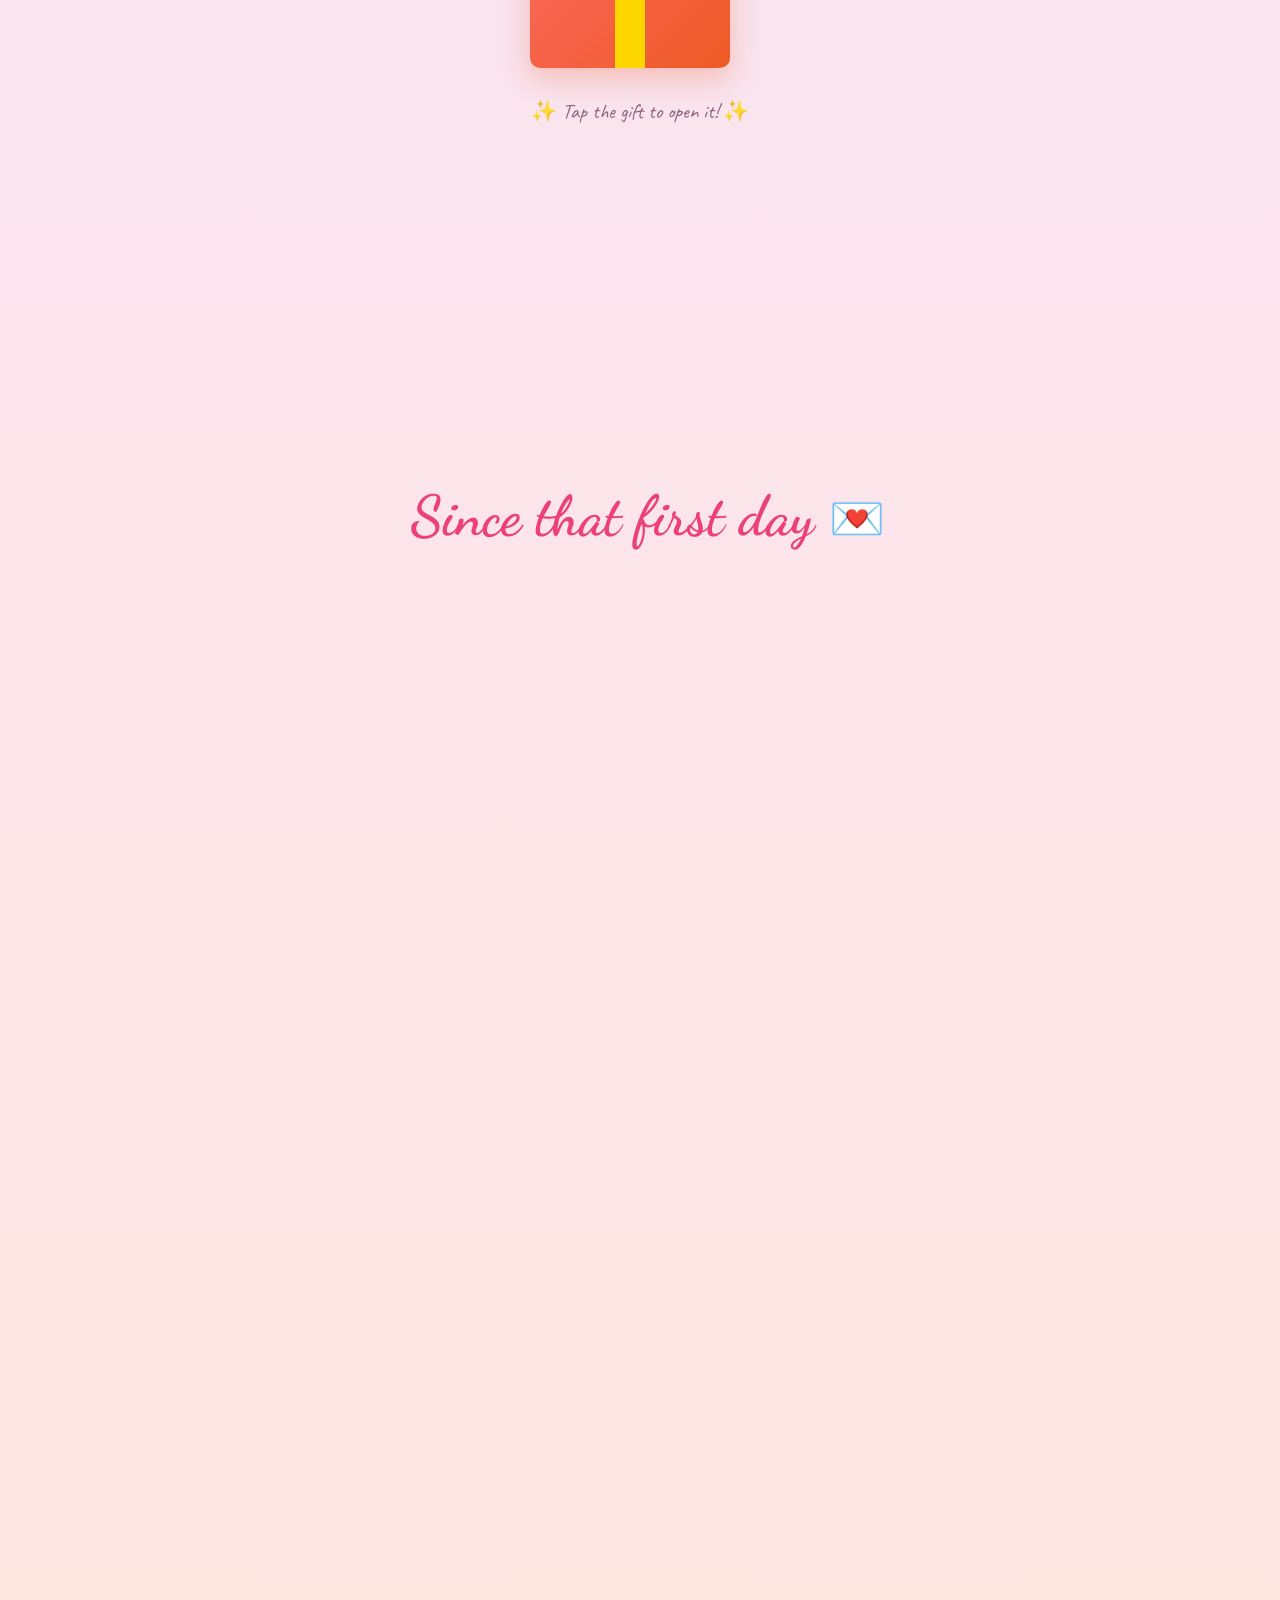
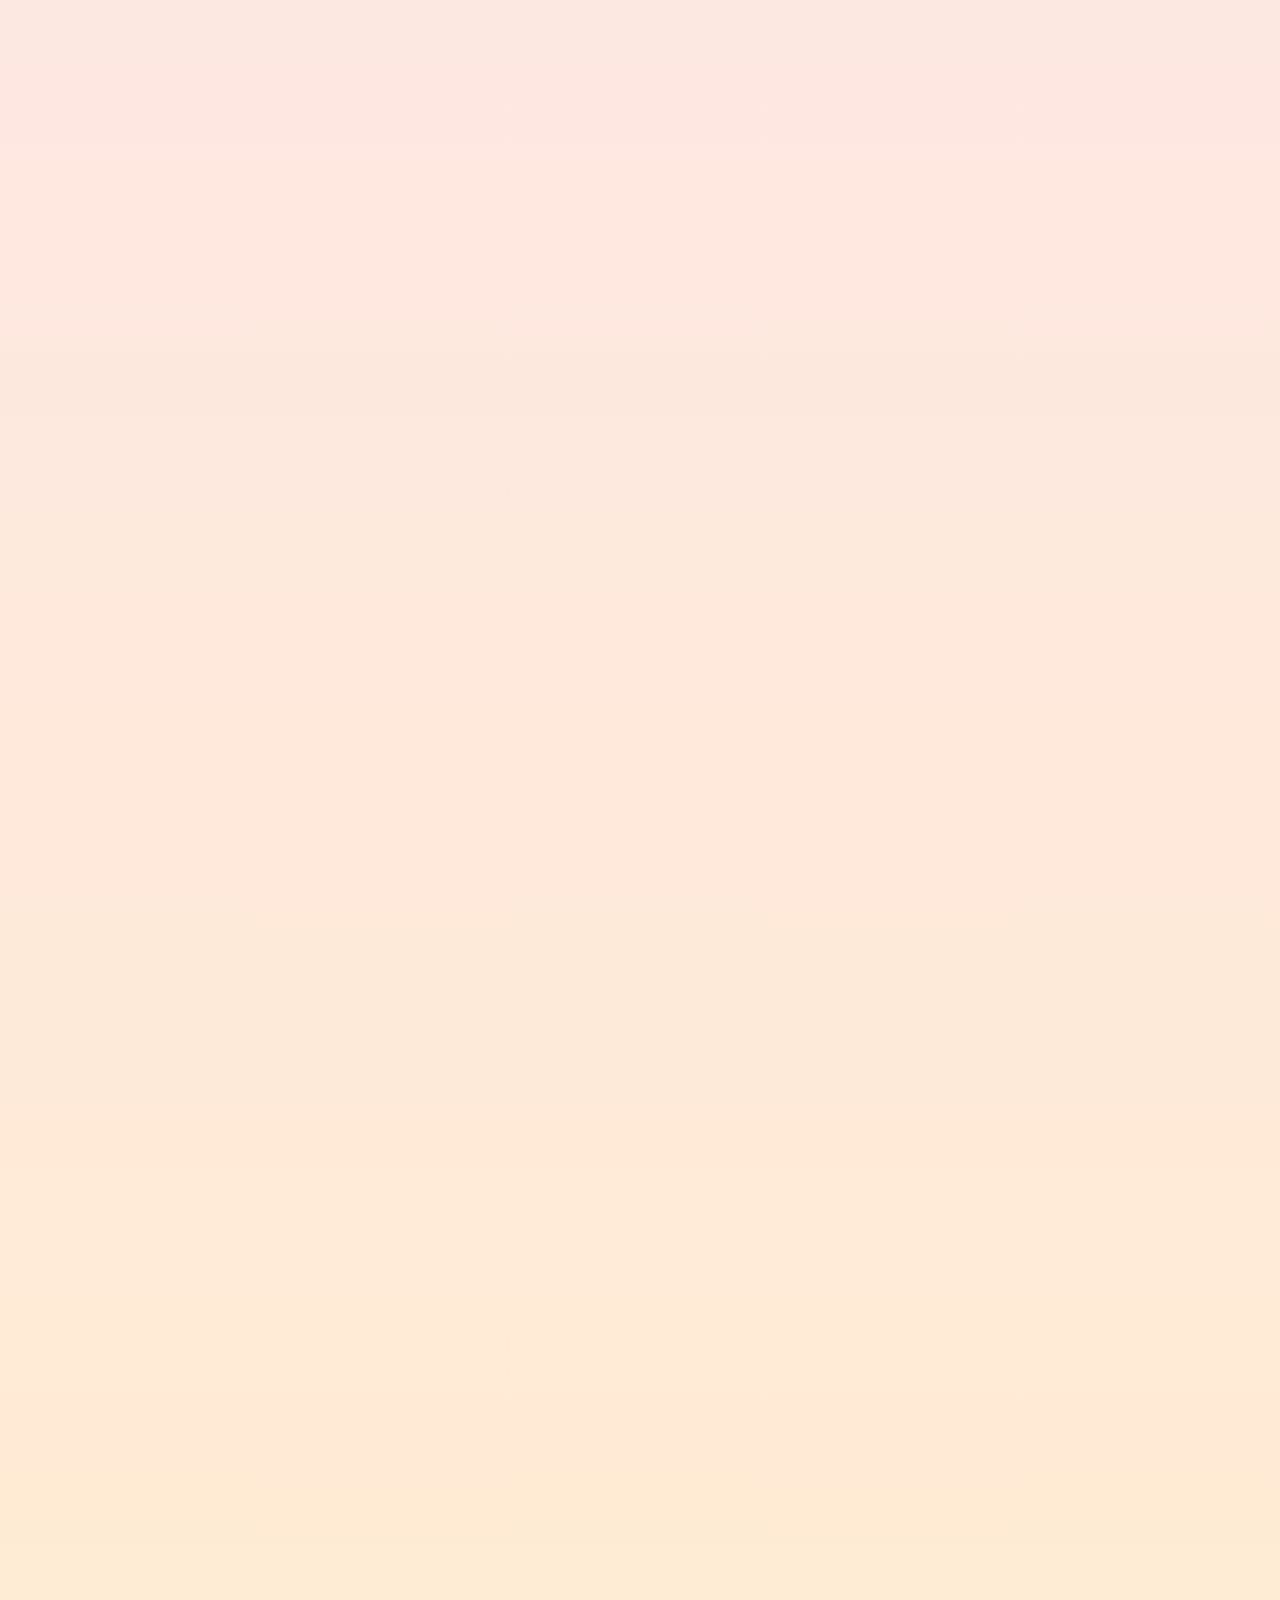
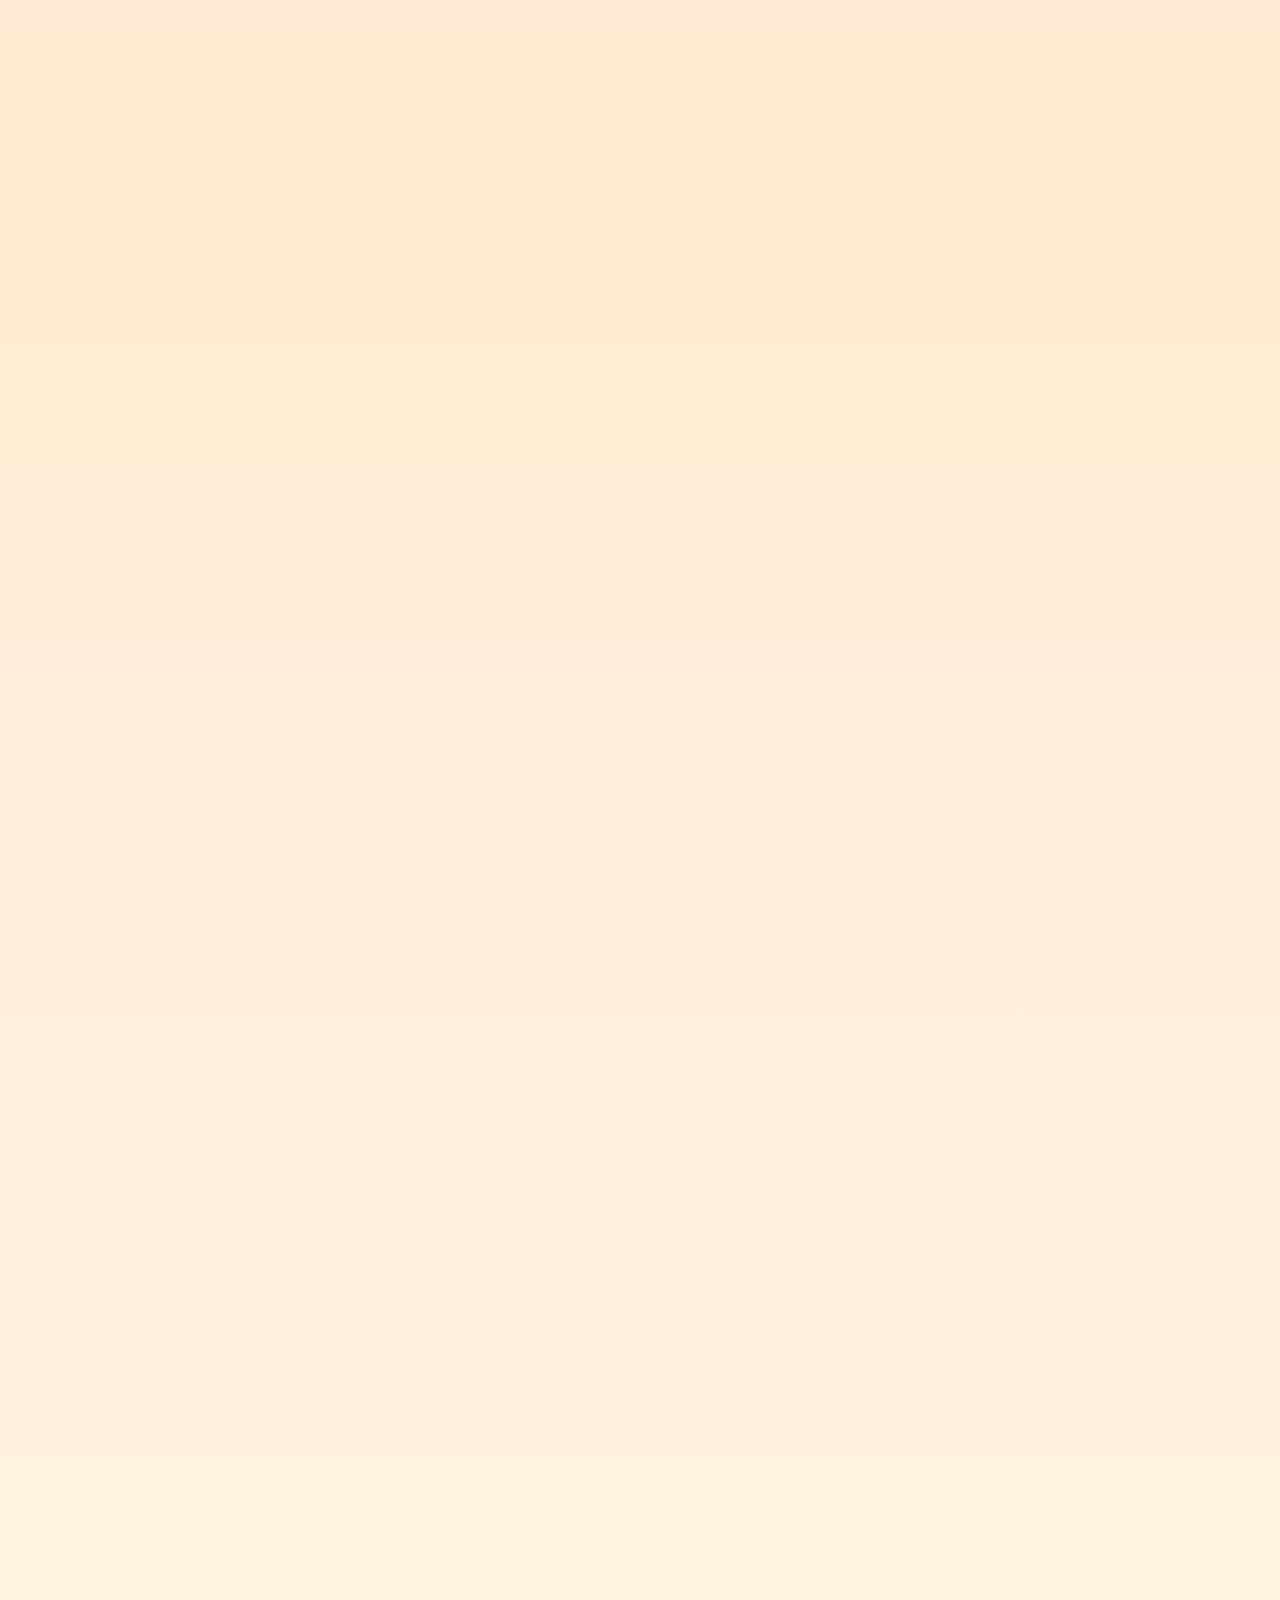
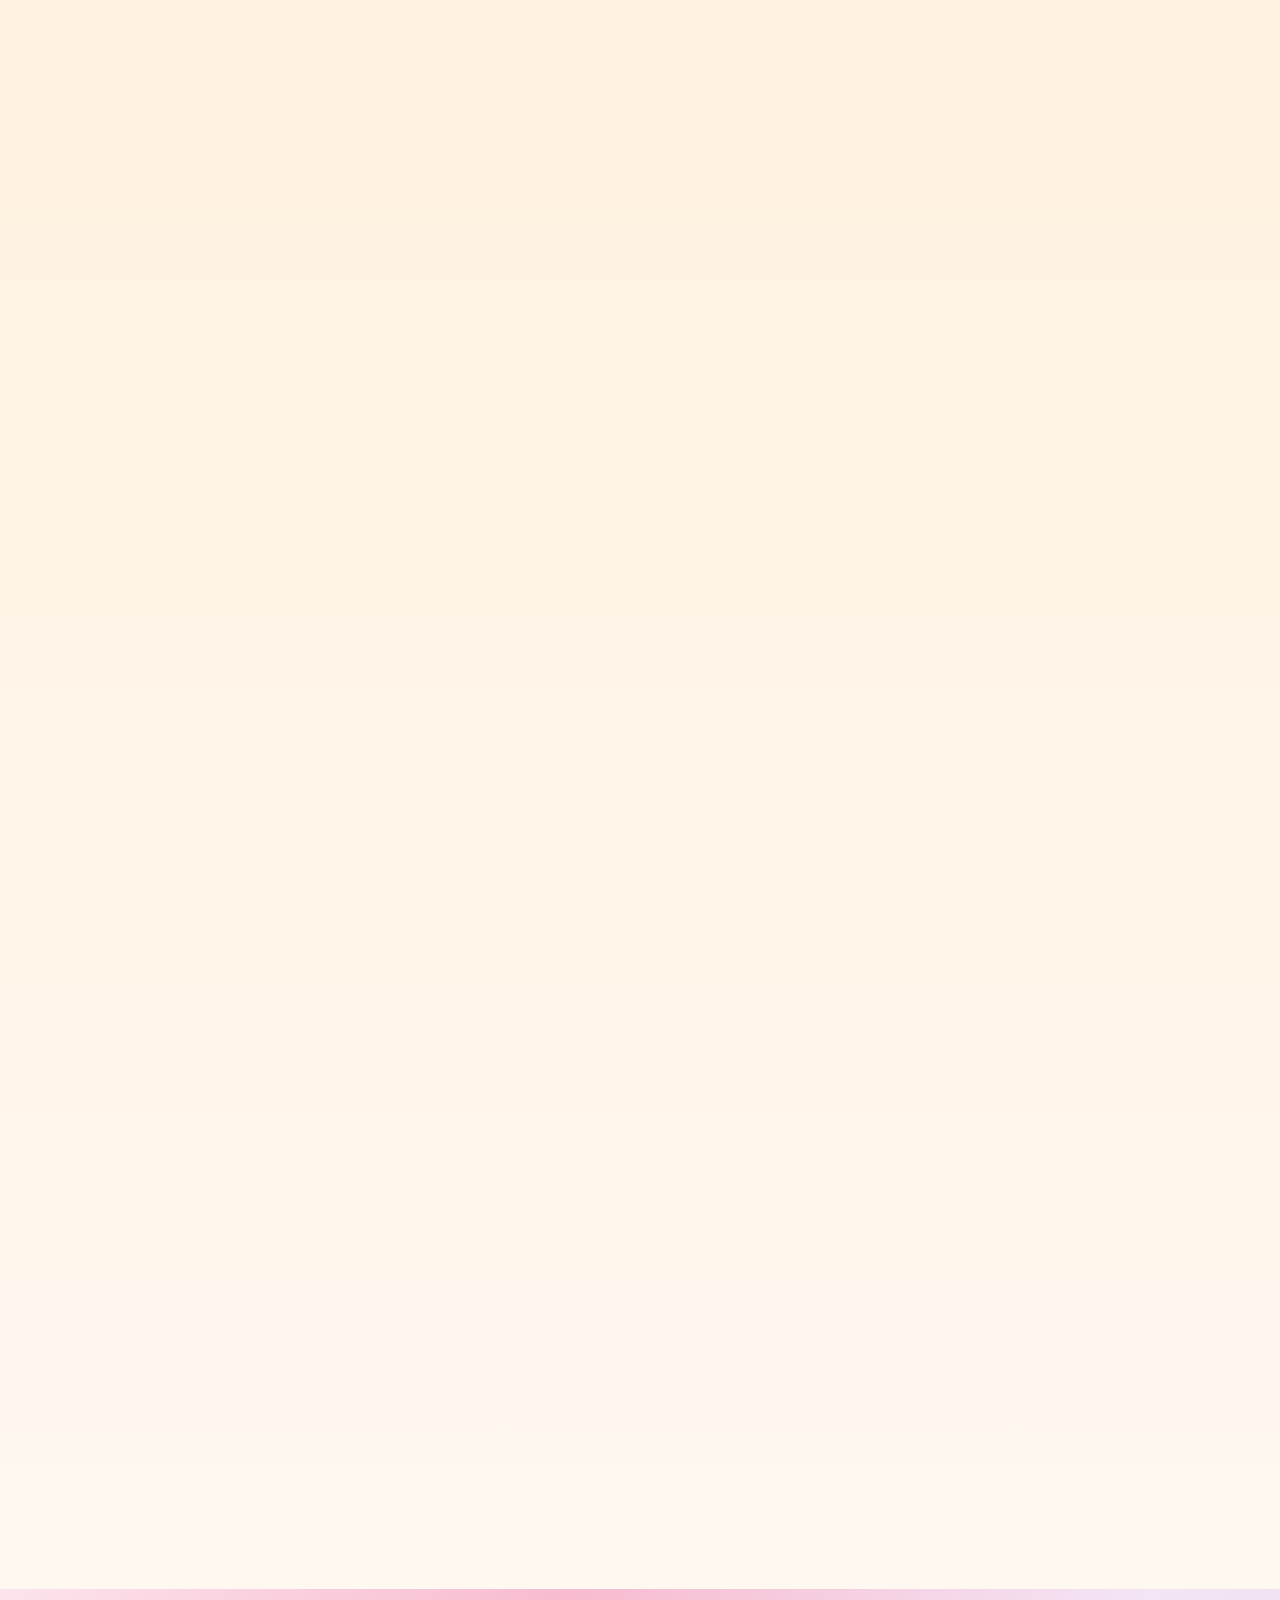
==== commit 6c5ba6b6: "changes" ====
--- a/index.html
+++ b/index.html
@@ -220,7 +220,7 @@
                     </div>
                 </div>
                 <!-- Photo 3 -->
-                <div class="gallery-item" data-song="glue.mp3" data-start="12" data-caption="She doesn’t even try. She just leads. 🌸">
+                <div class="gallery-item" data-song="./glue.mp3" data-start="12" data-caption="She doesn’t even try. She just leads. 🌸">
                     <div class="photo-frame">
                         <img src="./3.jpeg" alt="Bubble" loading="lazy">
                         <div class="photo-overlay">
@@ -231,7 +231,7 @@
                     </div>
                 </div>
                 <!-- Photo 4 -->
-                <div class="gallery-item gi-wide" data-song="saawariya.mp3" data-start="93" data-caption="Pure elegance💖">
+                <div class="gallery-item gi-wide" data-song="./saawariya.mp3" data-start="93" data-caption="Pure elegance💖">
                     <div class="photo-frame">
                         <img src="./4.jpeg" alt="Bubble" loading="lazy">
                         <div class="photo-overlay">
@@ -242,7 +242,7 @@
                     </div>
                 </div>
                 <!-- Photo 5 -->
-                <div class="gallery-item" data-song="ratiyaan.mp3" data-start="86" data-end="160" data-caption="Chaluuness and Cuteness at the same time hehe. ">
+                <div class="gallery-item" data-song="./ratiyaan.mp3" data-start="86" data-end="160" data-caption="Chaluuness and Cuteness at the same time hehe. ">
                     <div class="photo-frame">
                         <img src="./5.JPG" alt="Bubble" loading="lazy">
                         <div class="photo-overlay">
@@ -253,7 +253,7 @@
                     </div>
                 </div>
                 <!-- Photo 6 -->
-                <div class="gallery-item gi-large" data-song="better.mp3" data-caption="Captain outside, softie inside.">
+                <div class="gallery-item gi-large" data-song="./better.mp3" data-caption="Captain outside, softie inside.">
                     <div class="photo-frame">
                         <img src="./6.jpeg" alt="Bubble" loading="lazy">
                         <div class="photo-overlay">
@@ -264,18 +264,18 @@
                     </div>
                 </div>
                 <!-- Photo 7 -->
-                <div class="gallery-item" data-song="dandelions.mp3" data-start="122" data-caption="This one just feels calm. Like her.">
+                <div class="gallery-item" data-song="./dandelions.mp3" data-start="122" data-caption="This one just feels calm. Like her.">
                     <div class="photo-frame">
                         <img src="./7.jpg" alt="Bubble" loading="lazy">
                         <div class="photo-overlay">
                             <span class="play-icon">🎵</span>
                             <span class="photo-caption">Click to play</span>
                         </div>
-                        <div class="polaroid-caption">Peace.</div>
+                        <div class="polaroid-caption">Serene.</div>
                     </div>
                 </div>
                 <!-- Photo 8 -->
-                <div class="gallery-item gi-wide" data-song="kite.mp3" data-start="79" data-caption="Life’s actually nice when she’s around.">
+                <div class="gallery-item gi-wide" data-song="./kite.mp3" data-start="79" data-caption="Life’s actually nice when she’s around.">
                     <div class="photo-frame">
                         <img src="./8.jpg" alt="Bubble" loading="lazy">
                         <div class="photo-overlay">
@@ -286,7 +286,7 @@
                     </div>
                 </div>
                 <!-- Photo 9 -->
-                <div class="gallery-item gi-large" data-song="photograph.mp3" data-caption="How am I this lucky?">
+                <div class="gallery-item gi-large" data-song="./photograph.mp3" data-caption="How am I this lucky?">
                     <div class="photo-frame">
                         <img src="./9.JPG" alt="Bubble" loading="lazy">
                         <div class="photo-overlay">
@@ -433,7 +433,7 @@
                         <p>Your 20th Birthday
 
                         Not even a full year since that first hello.
-                        But enough time for you to matter in ways I didn’t plan.
+                        But enough time for you to matter in ways I didn’t plan to.
 
                         And I’m just glad I sent that message.</p>
                     </div>
@@ -476,7 +476,7 @@
                             Here’s to 20
                             and all the light you carry into it ✨
                             <br>
-                            I’m really glad I sent that message that day and I’m really happy I get to know you.
+                            I’m really glad that I get to know you.
                         </p>
                     </div>
                 </div>
@@ -512,7 +512,7 @@
                             <!-- Replace the text below with your own words -->
                             <!-- ============================================ -->
 
-                            Happyy birthdayy, dear! 🫧
+                            Happiessstt birthdayyy, dear! 🫧
                             <br><br>
                             It's late, and I'm sitting here just thinking. Not doing much else. Just thinking about you, about the fact that today is such a special day, and about how much has happened in what is honestly not that long a time.
                             <br>
@@ -568,7 +568,7 @@
                             <br> 
                             I am learning. Slowly. And I want to be better at handling my emotions instead of letting them spill onto you. 
                             <br>
-                            I don't even know if any of this really matters to you or not but I just wanted to say it once. And if you've made it all the way here... I guess it did a little.
+                            I don't even know if any of this matters to you or not but I just wanted to say it once. And if you've made it all the way here... I guess maybe it did a little.
                             <br>
                             Either way, I promise I'm not trying to bother you. Just something i wanted to say once... hehe.
                             <br>                       
@@ -608,7 +608,7 @@
                             <br>
                             <span class="letter-signature">
                                 <!-- PUT YOUR NAME HERE -->
-                                Your Person 💖
+                                Your Person. 
                             </span>
                         </p>
                         <div class="letter-doodles">
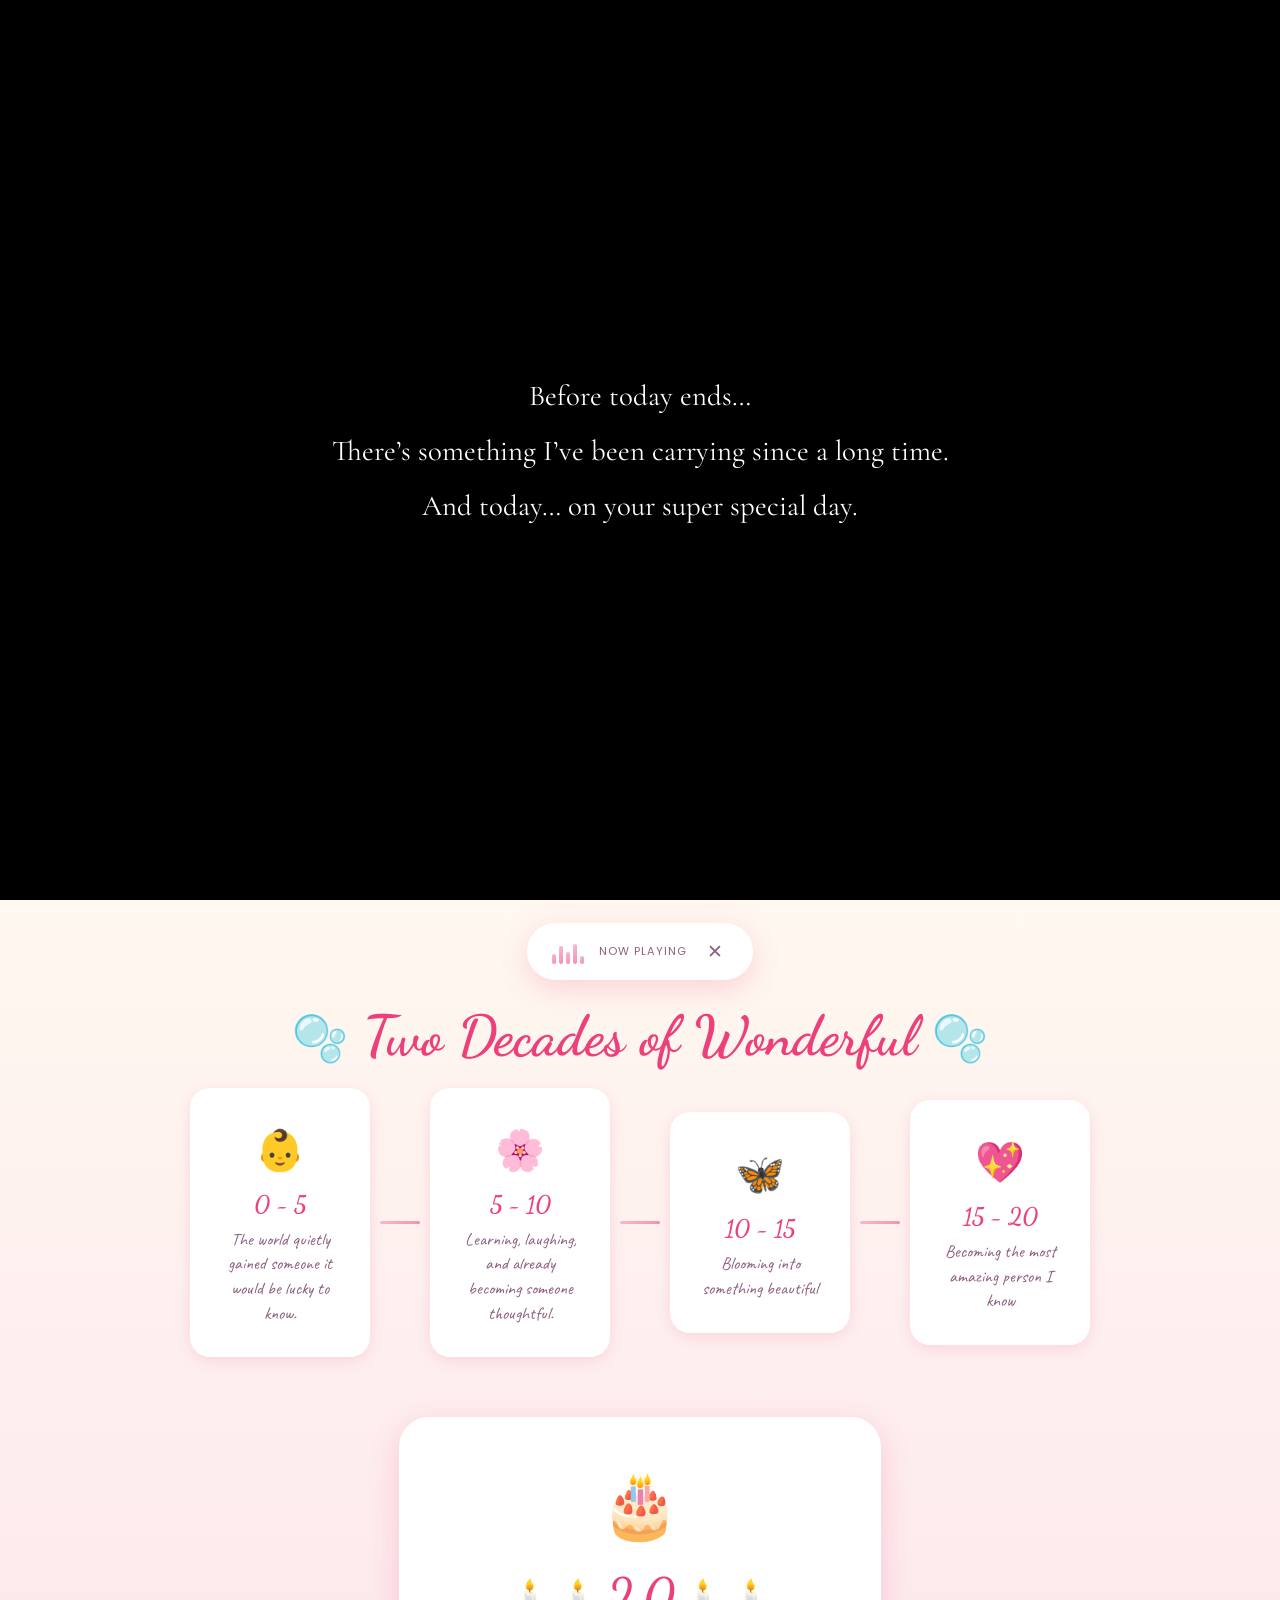
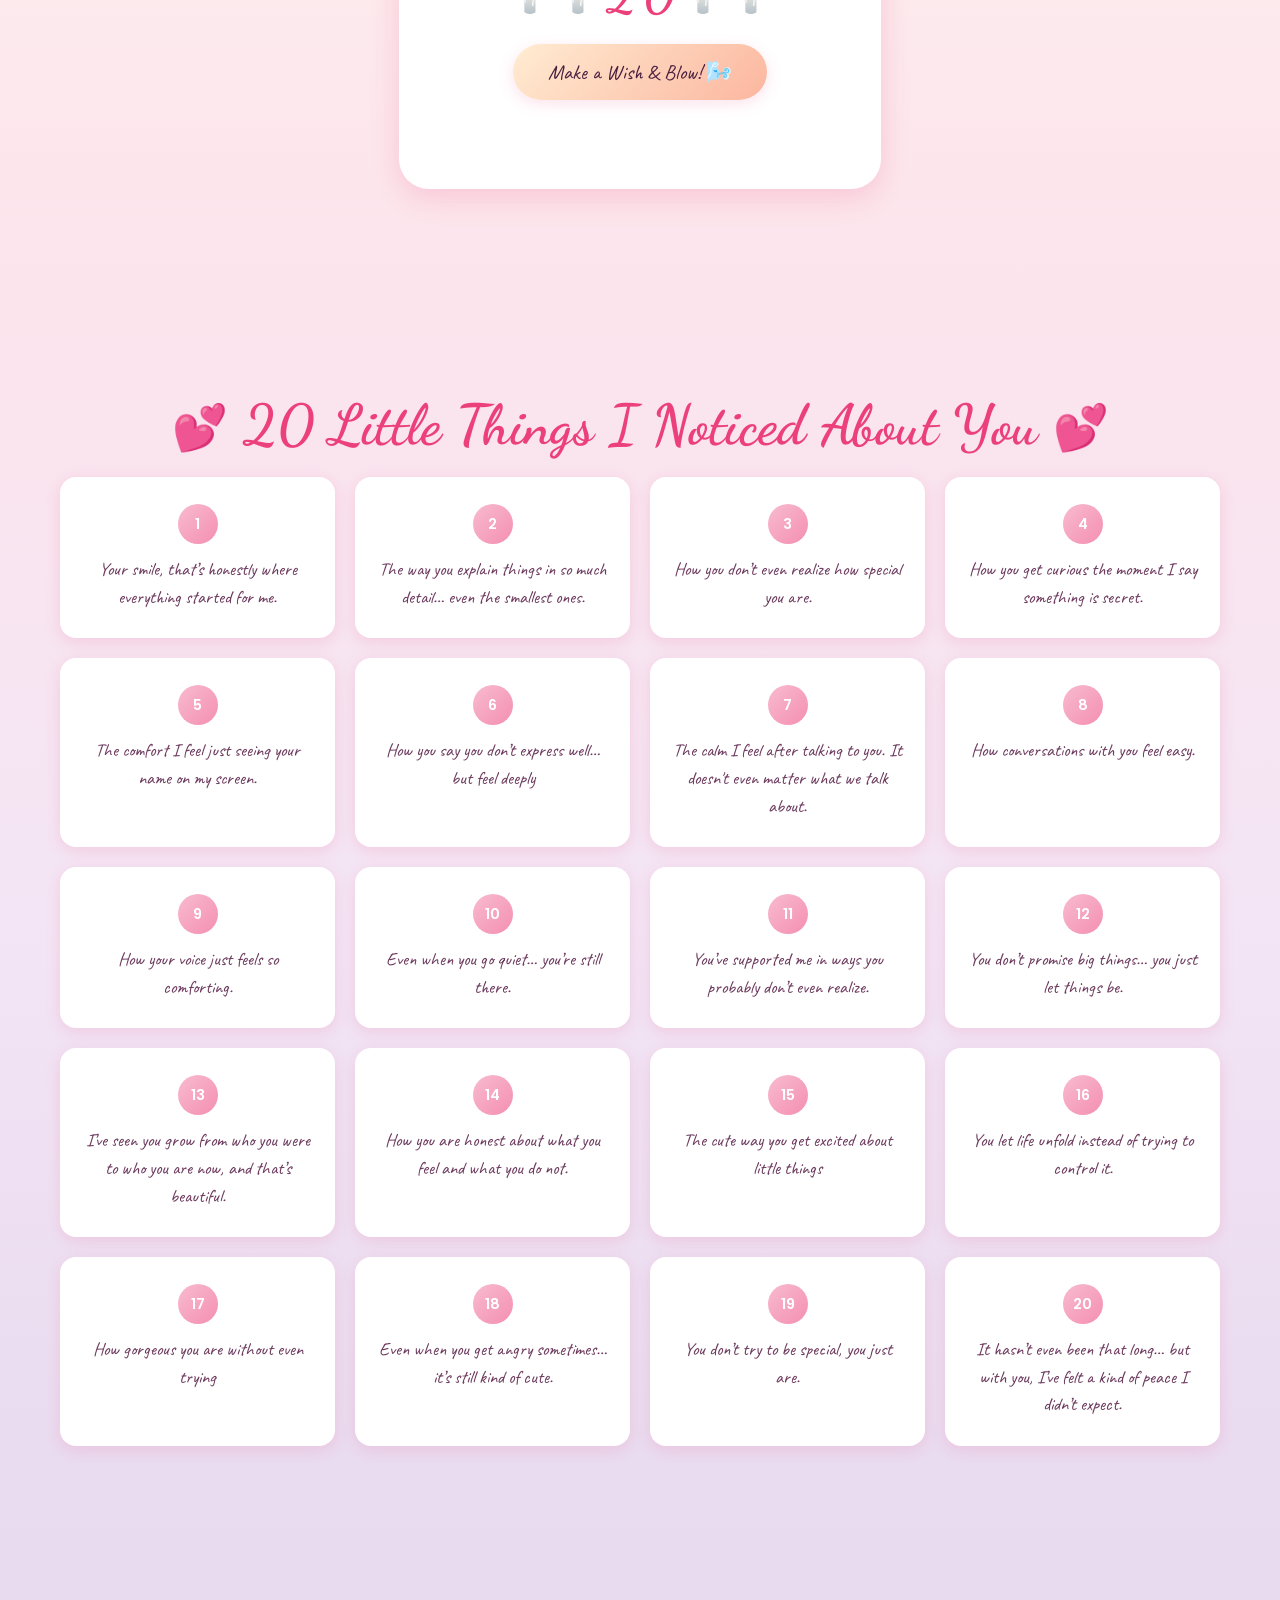
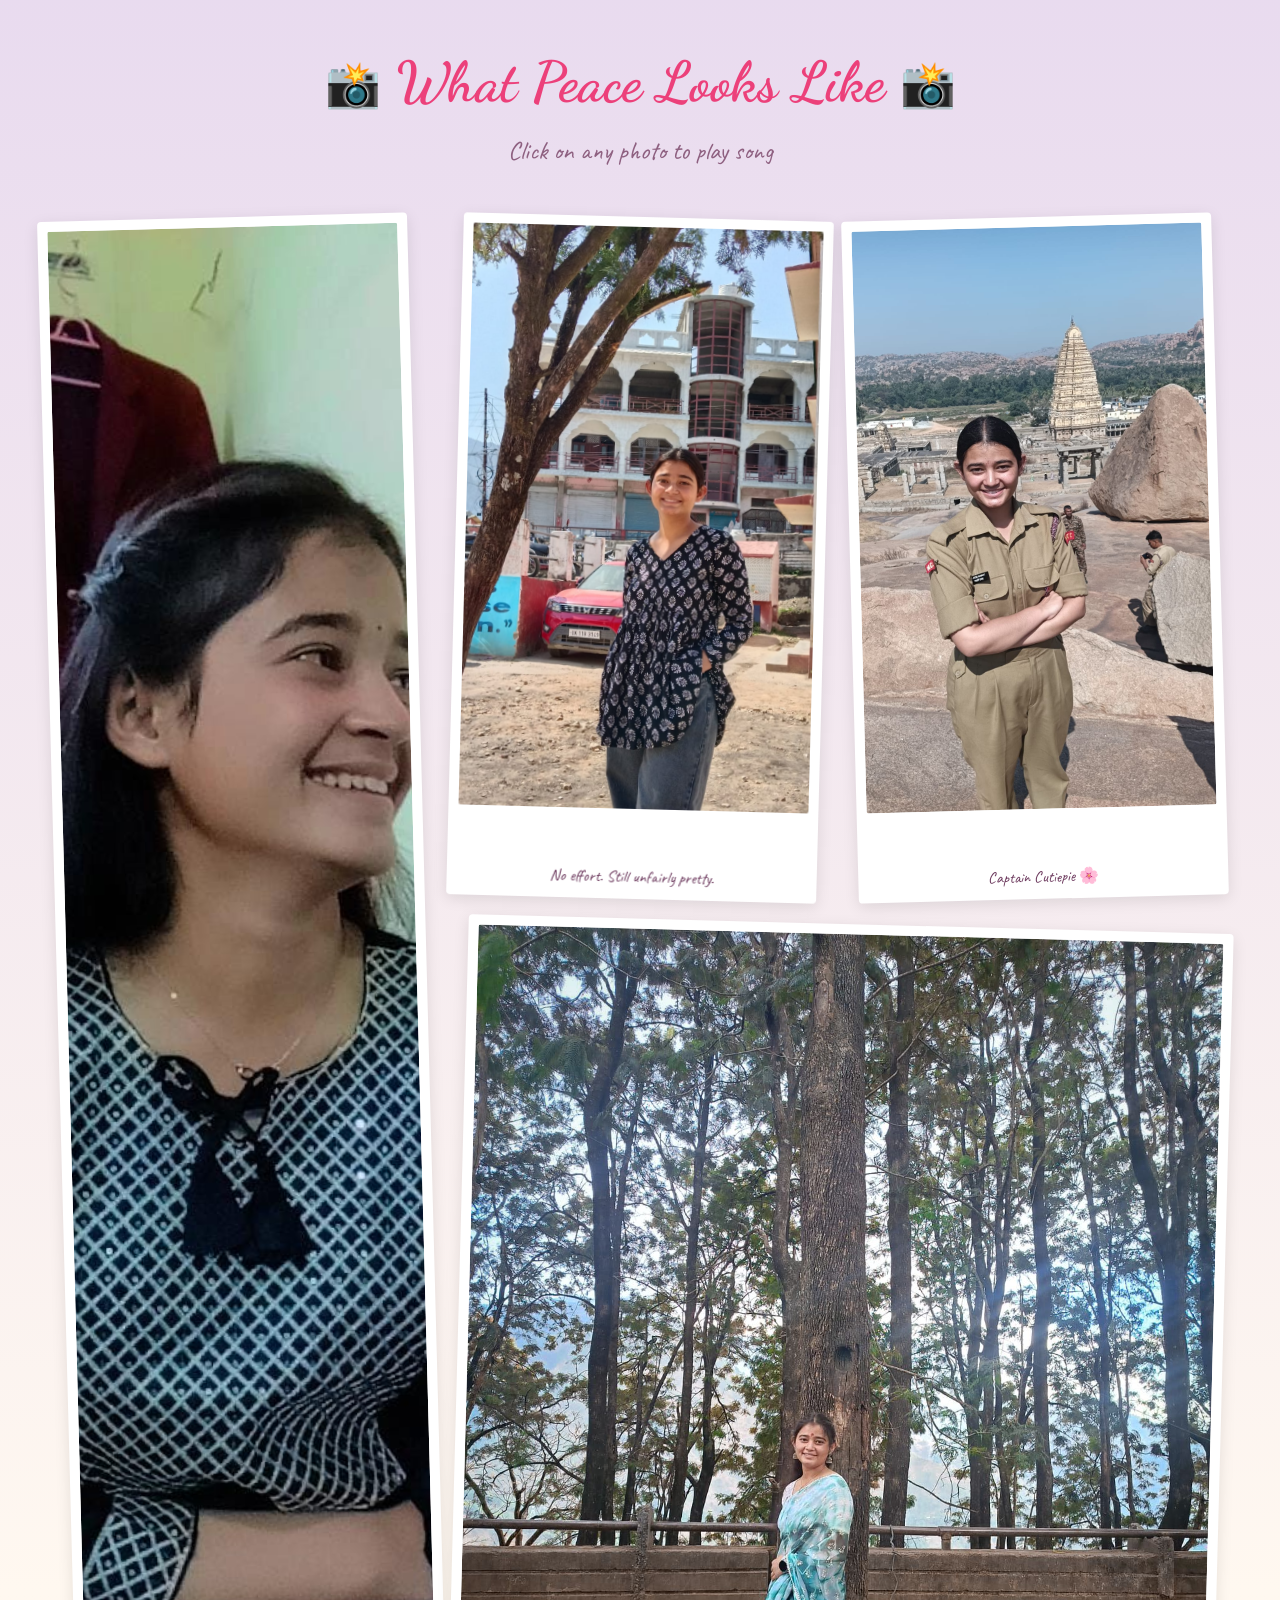
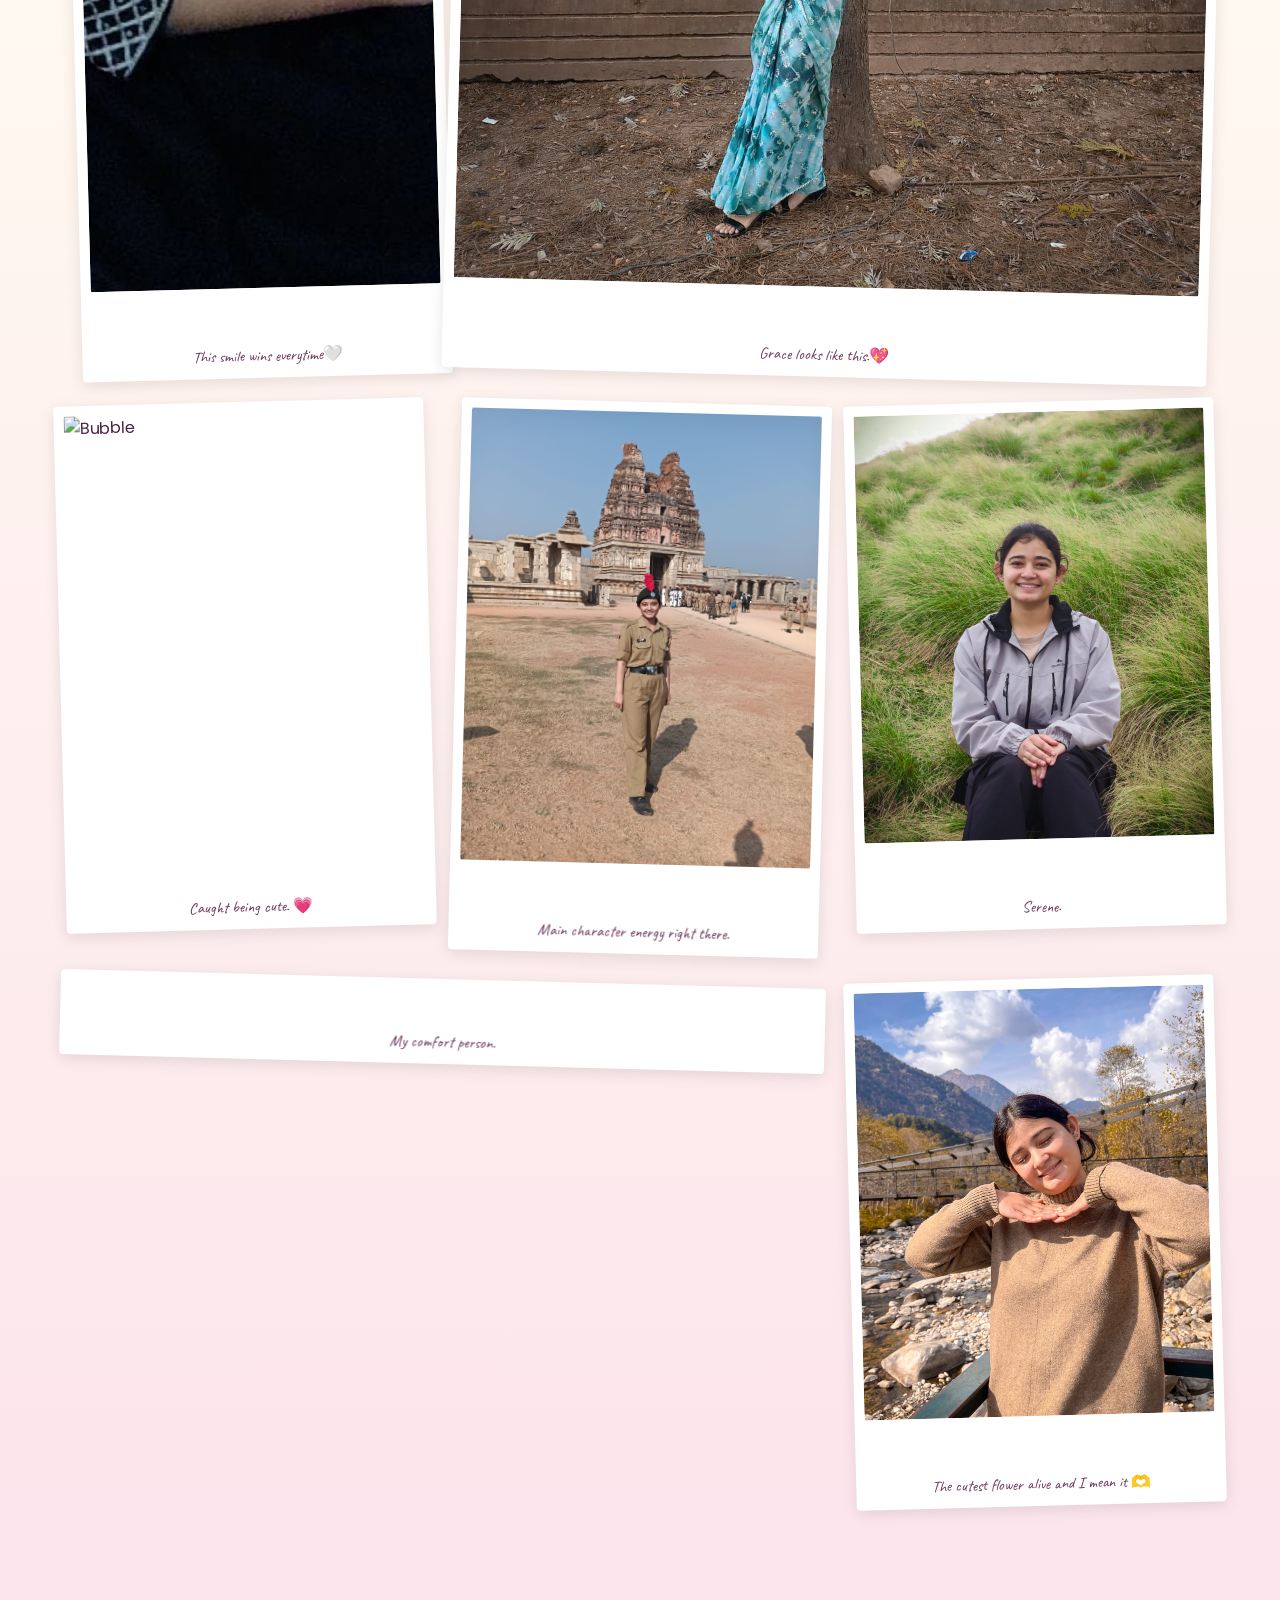
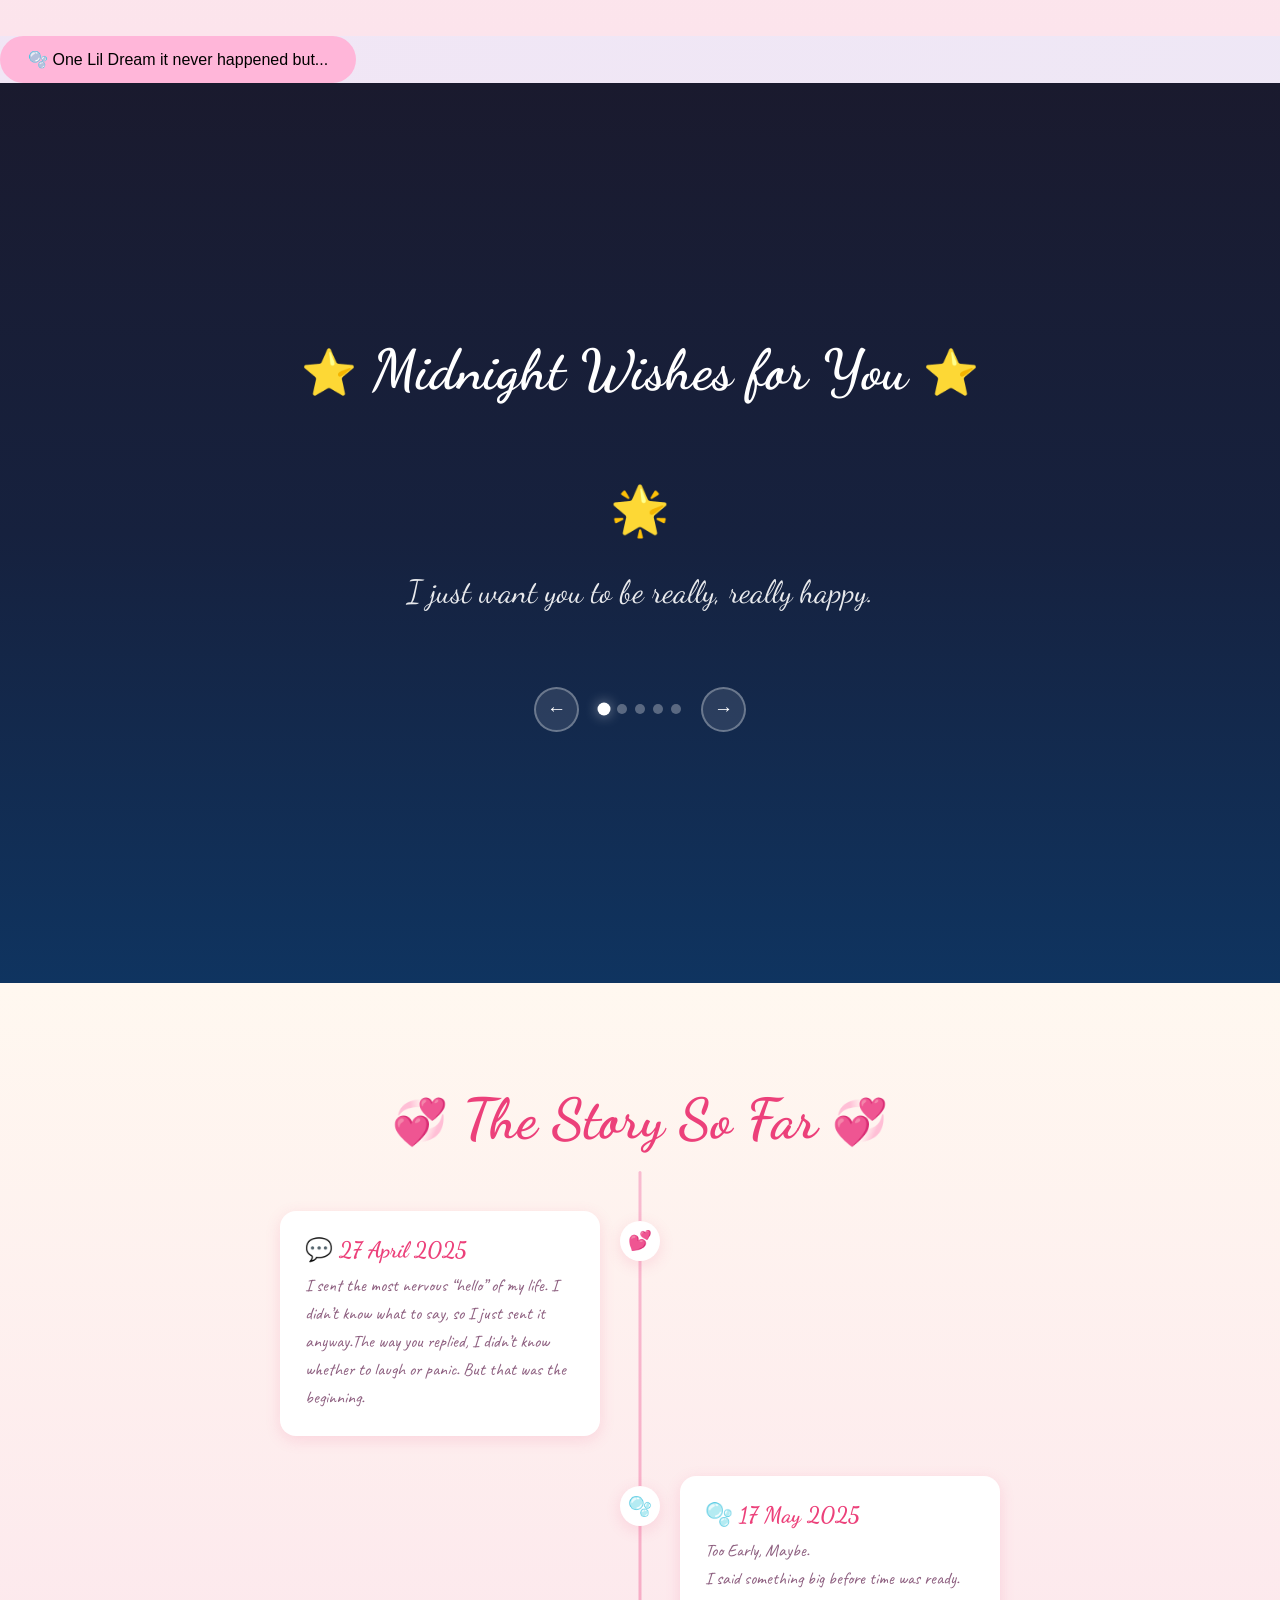
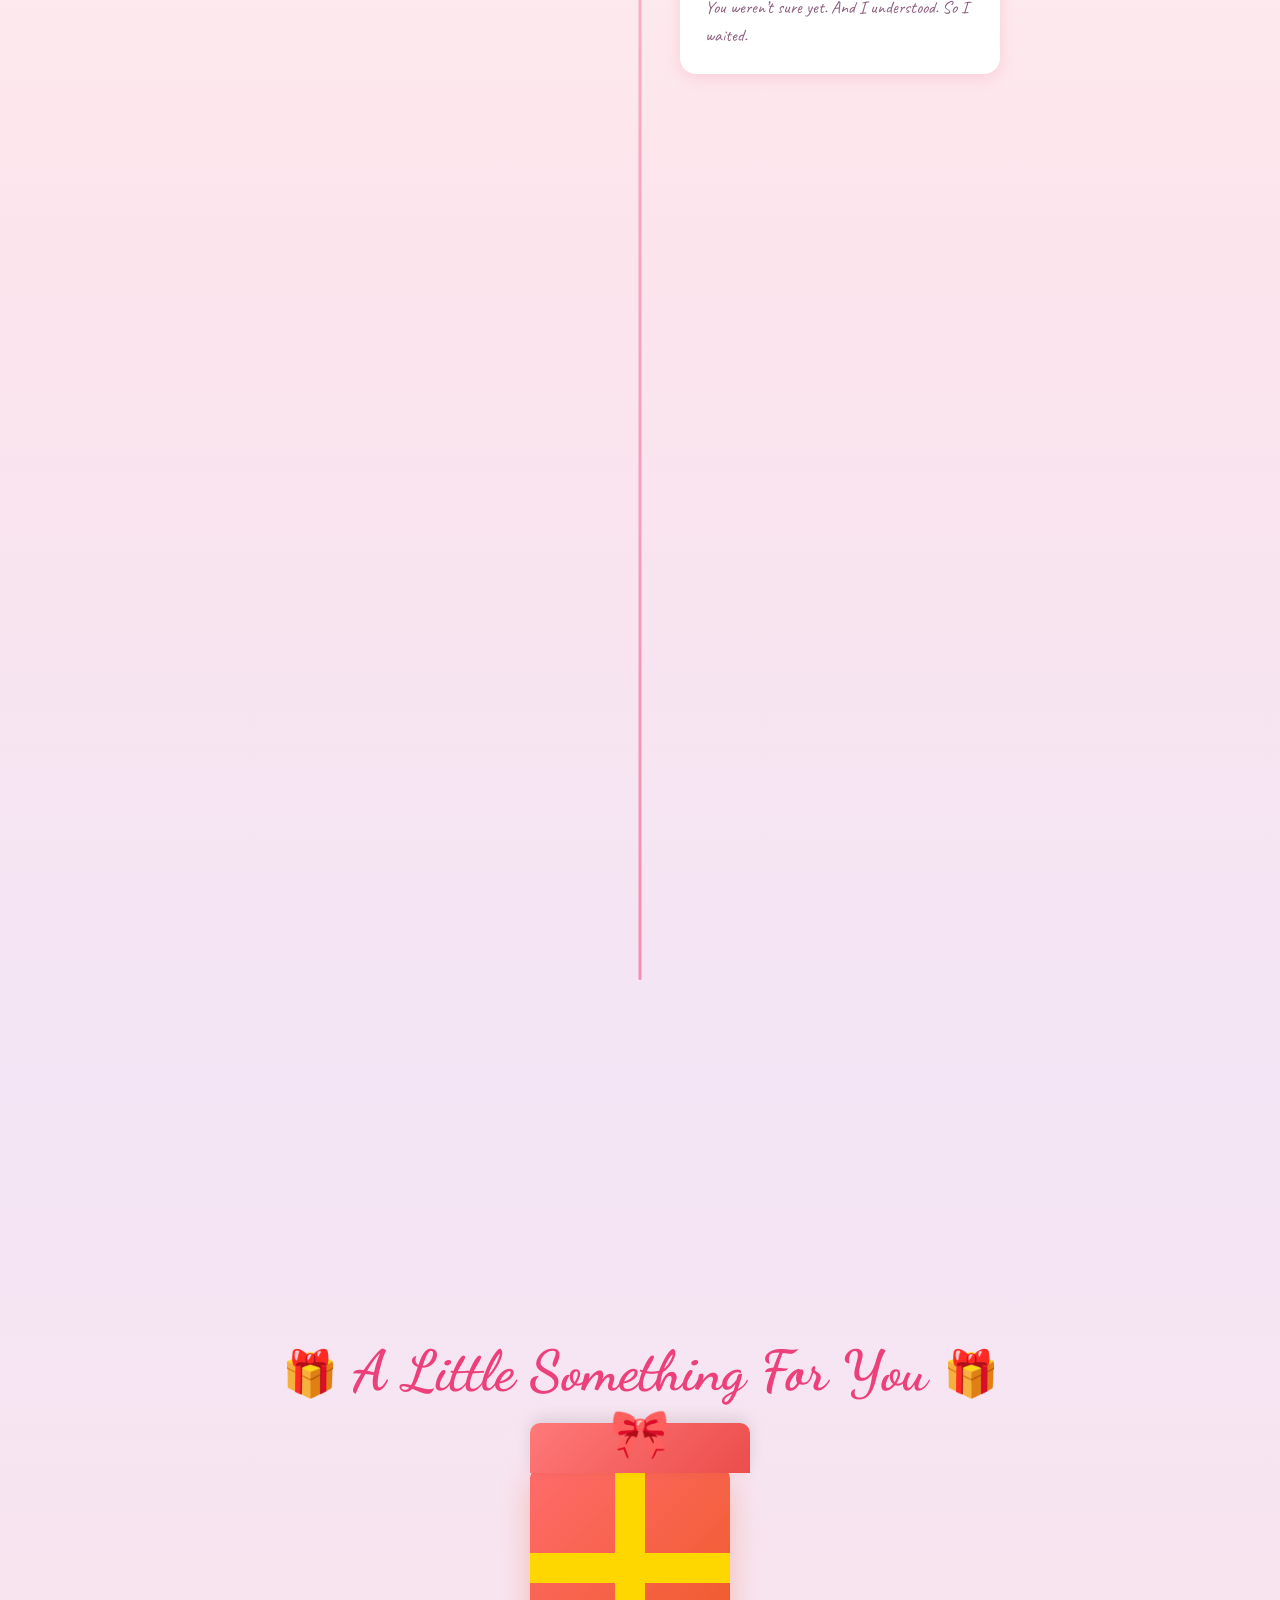
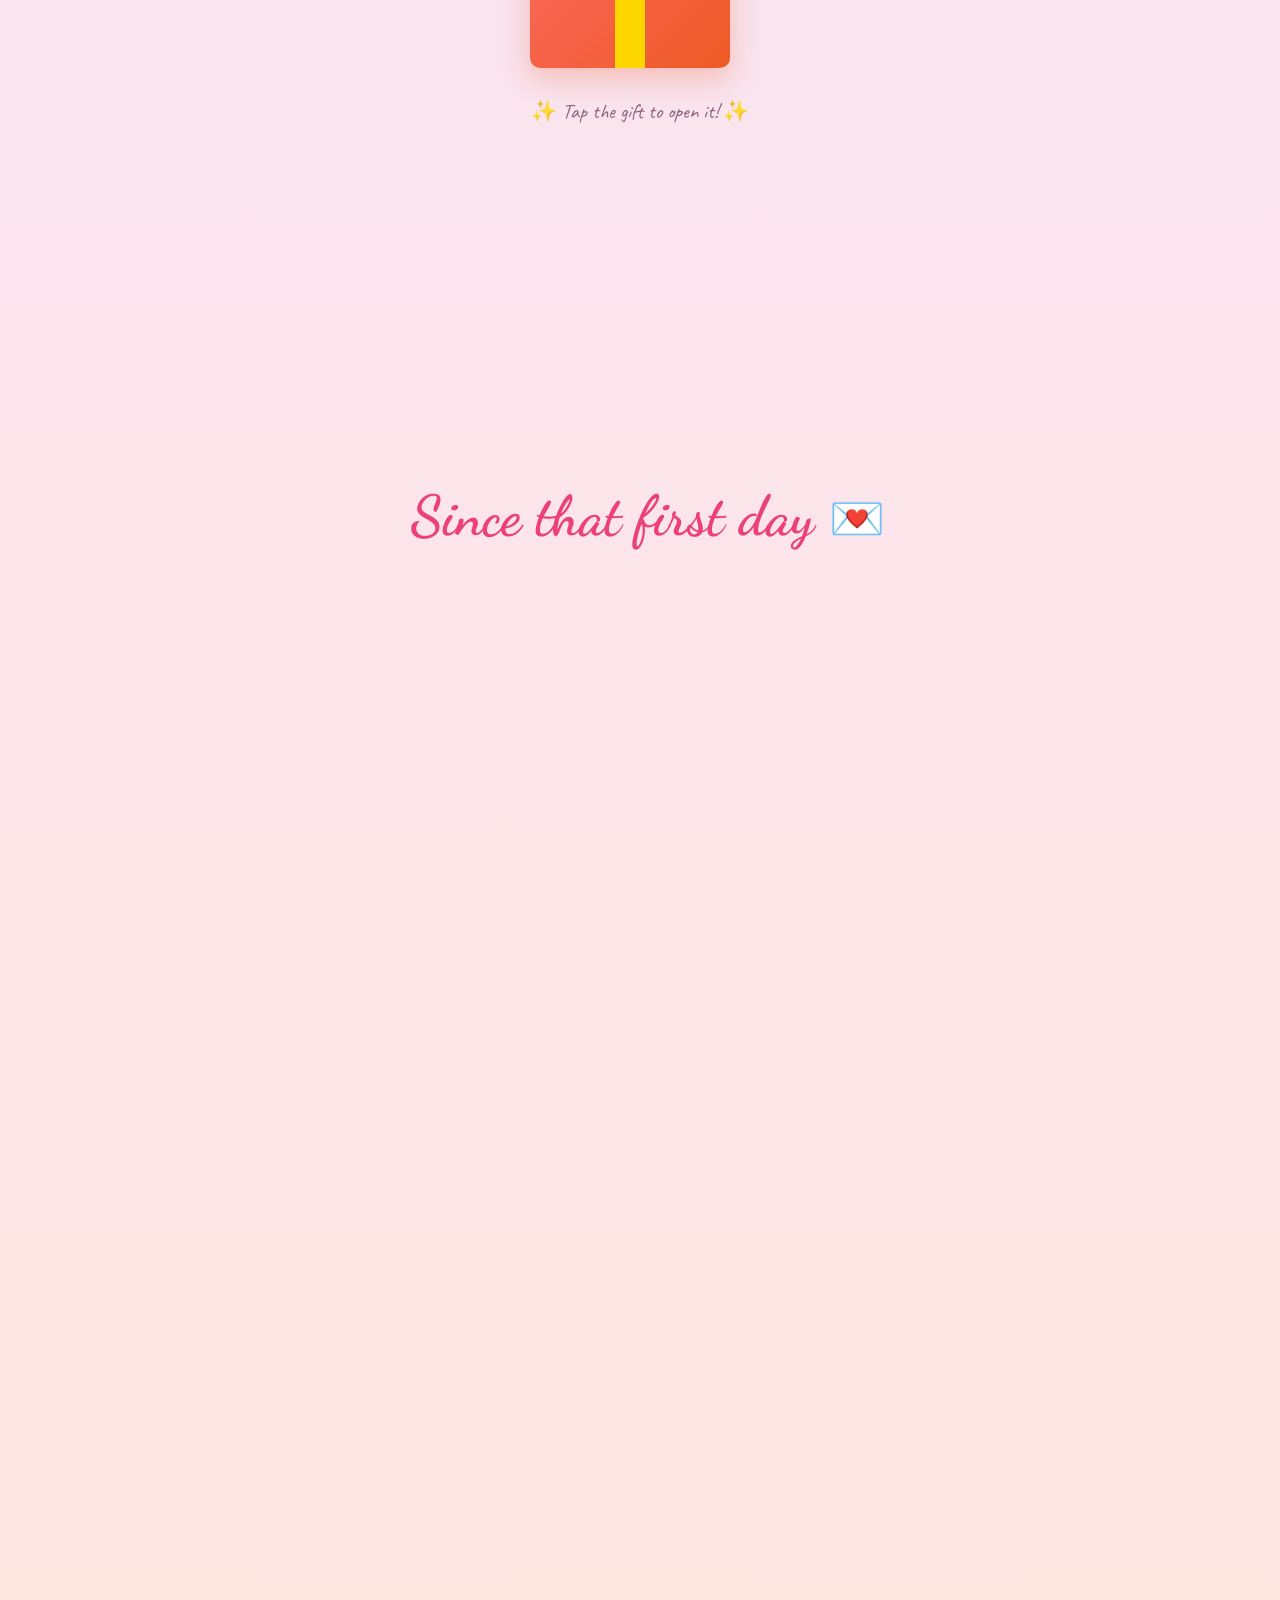
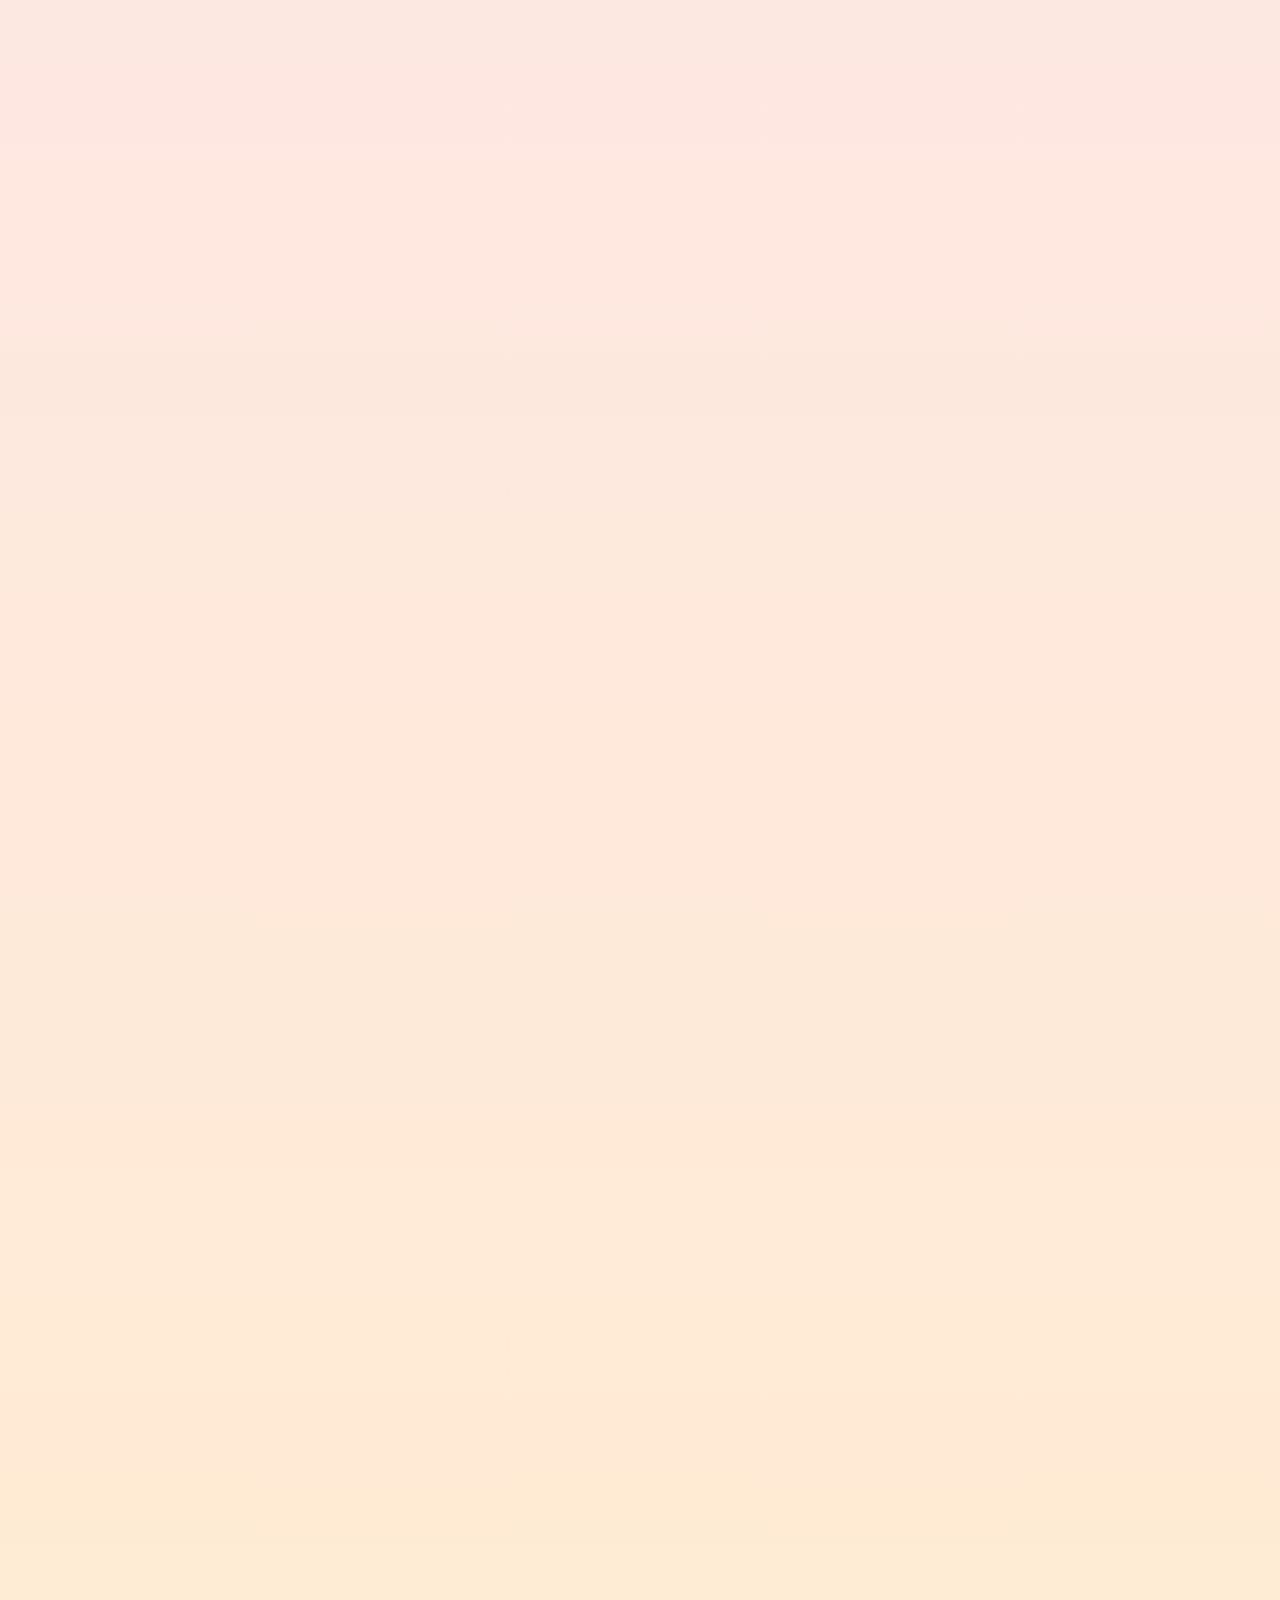
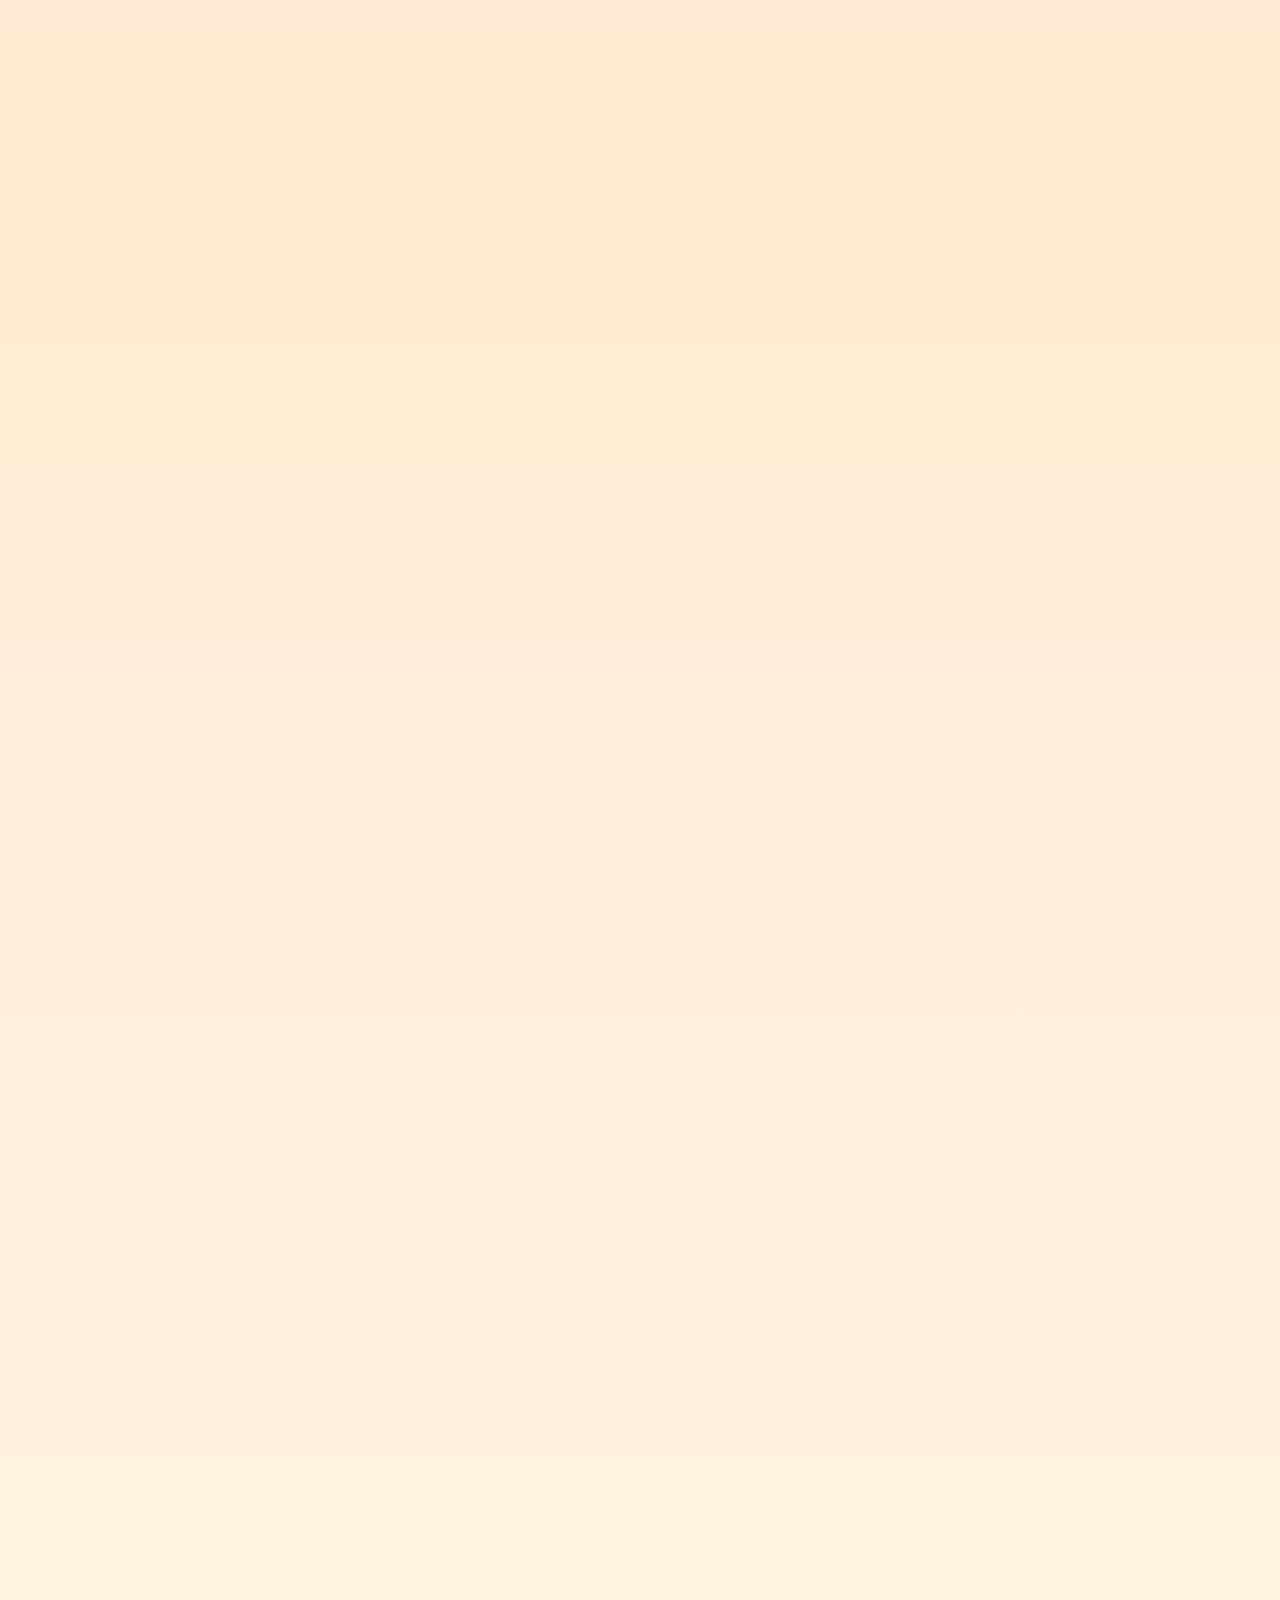
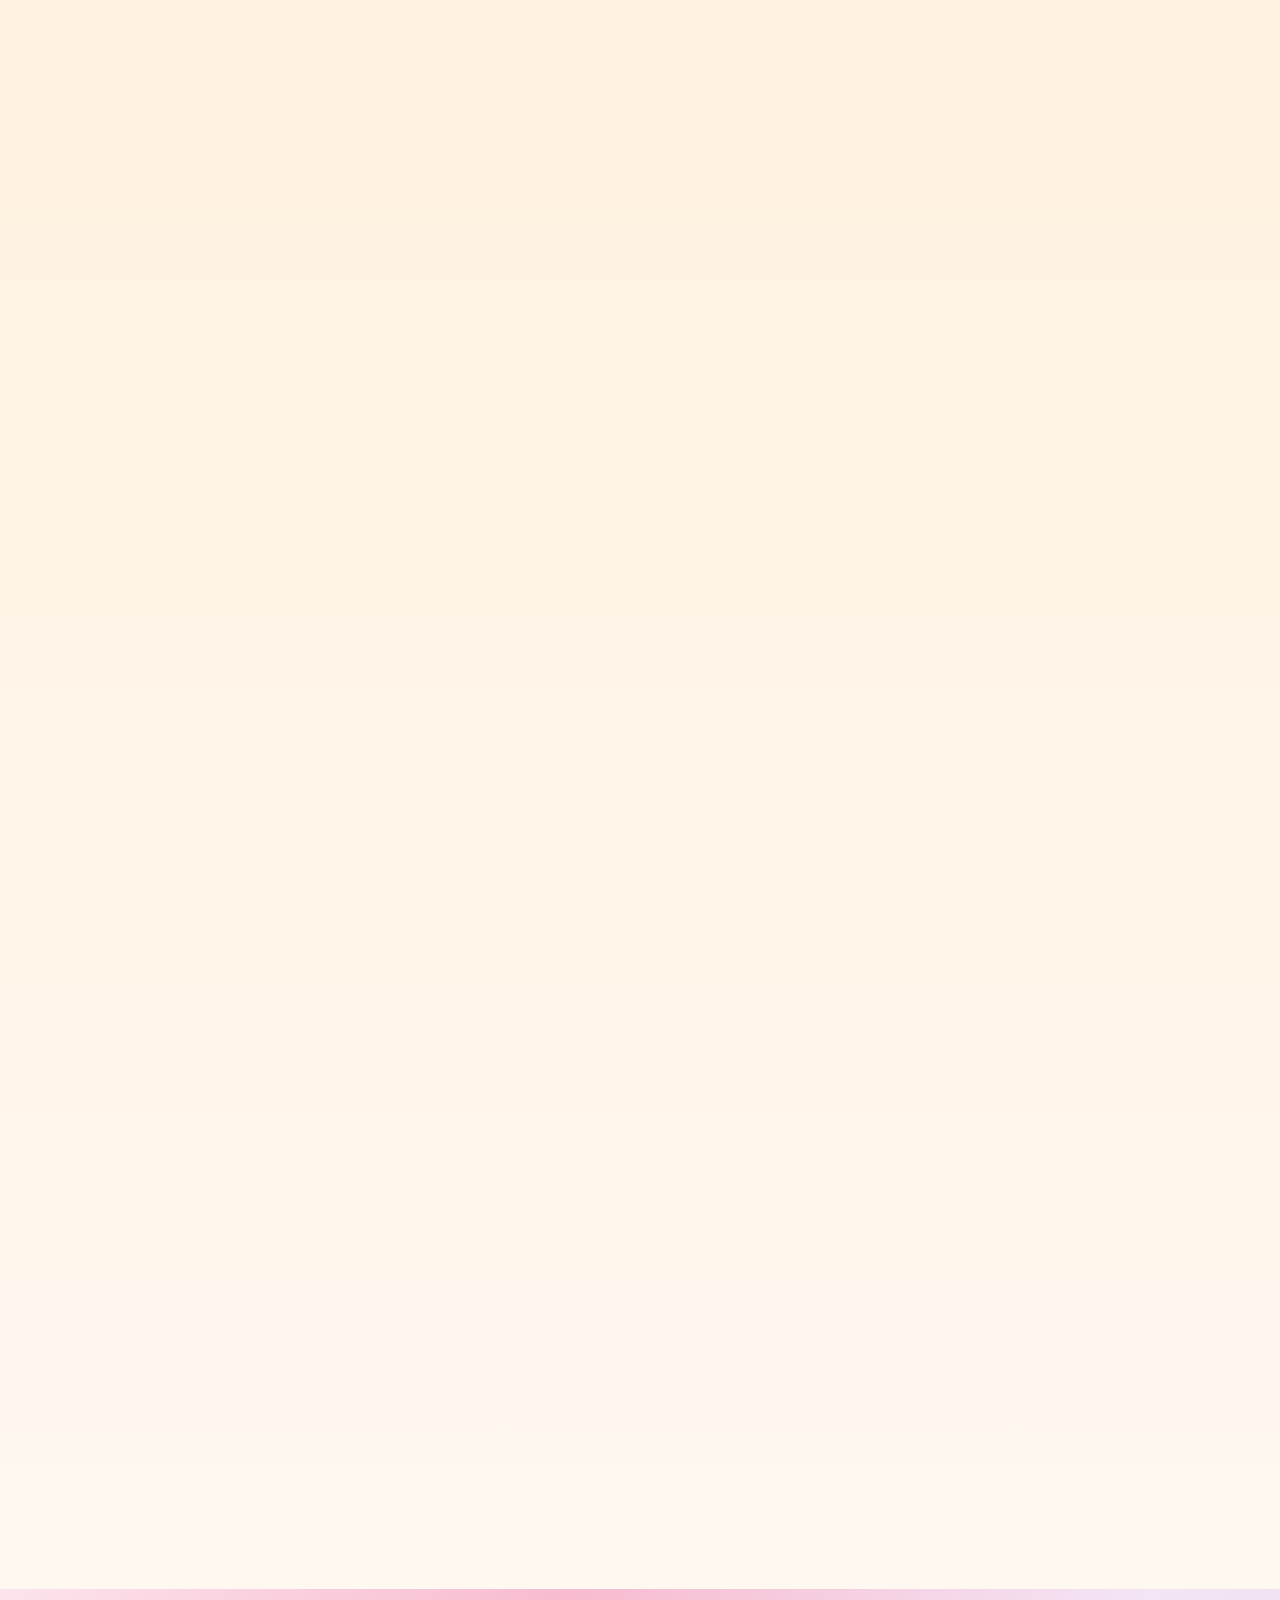
==== commit 90568105: "changes" ====
--- a/index.html
+++ b/index.html
@@ -198,14 +198,14 @@
             <p class="section-subtitle">Click on any photo to play song</p>
             <div class="gallery-grid">
                 <!-- Photo 1 -->
-                <div class="gallery-item gi-large" data-song="./shy.mp3" data-start="20" data-end="151" data-caption="This smile feels like home to me 💙">
+                <div class="gallery-item gi-large" data-song="./shy.mp3" data-start="20" data-end="151" data-caption="This smile feels like home 💙">
                     <div class="photo-frame">
                         <img src="./1.jpeg" alt="Bubble" loading="lazy">
                         <div class="photo-overlay">
                             <span class="play-icon">🎵</span>
                             <span class="photo-caption">Click to play song</span>
                         </div>
-                        <div class="polaroid-caption">The smile I fell for 🤍</div>
+                        <div class="polaroid-caption">This smile wins everytime🤍</div>
                     </div>
                 </div>
                 <!-- Photo 2 -->
